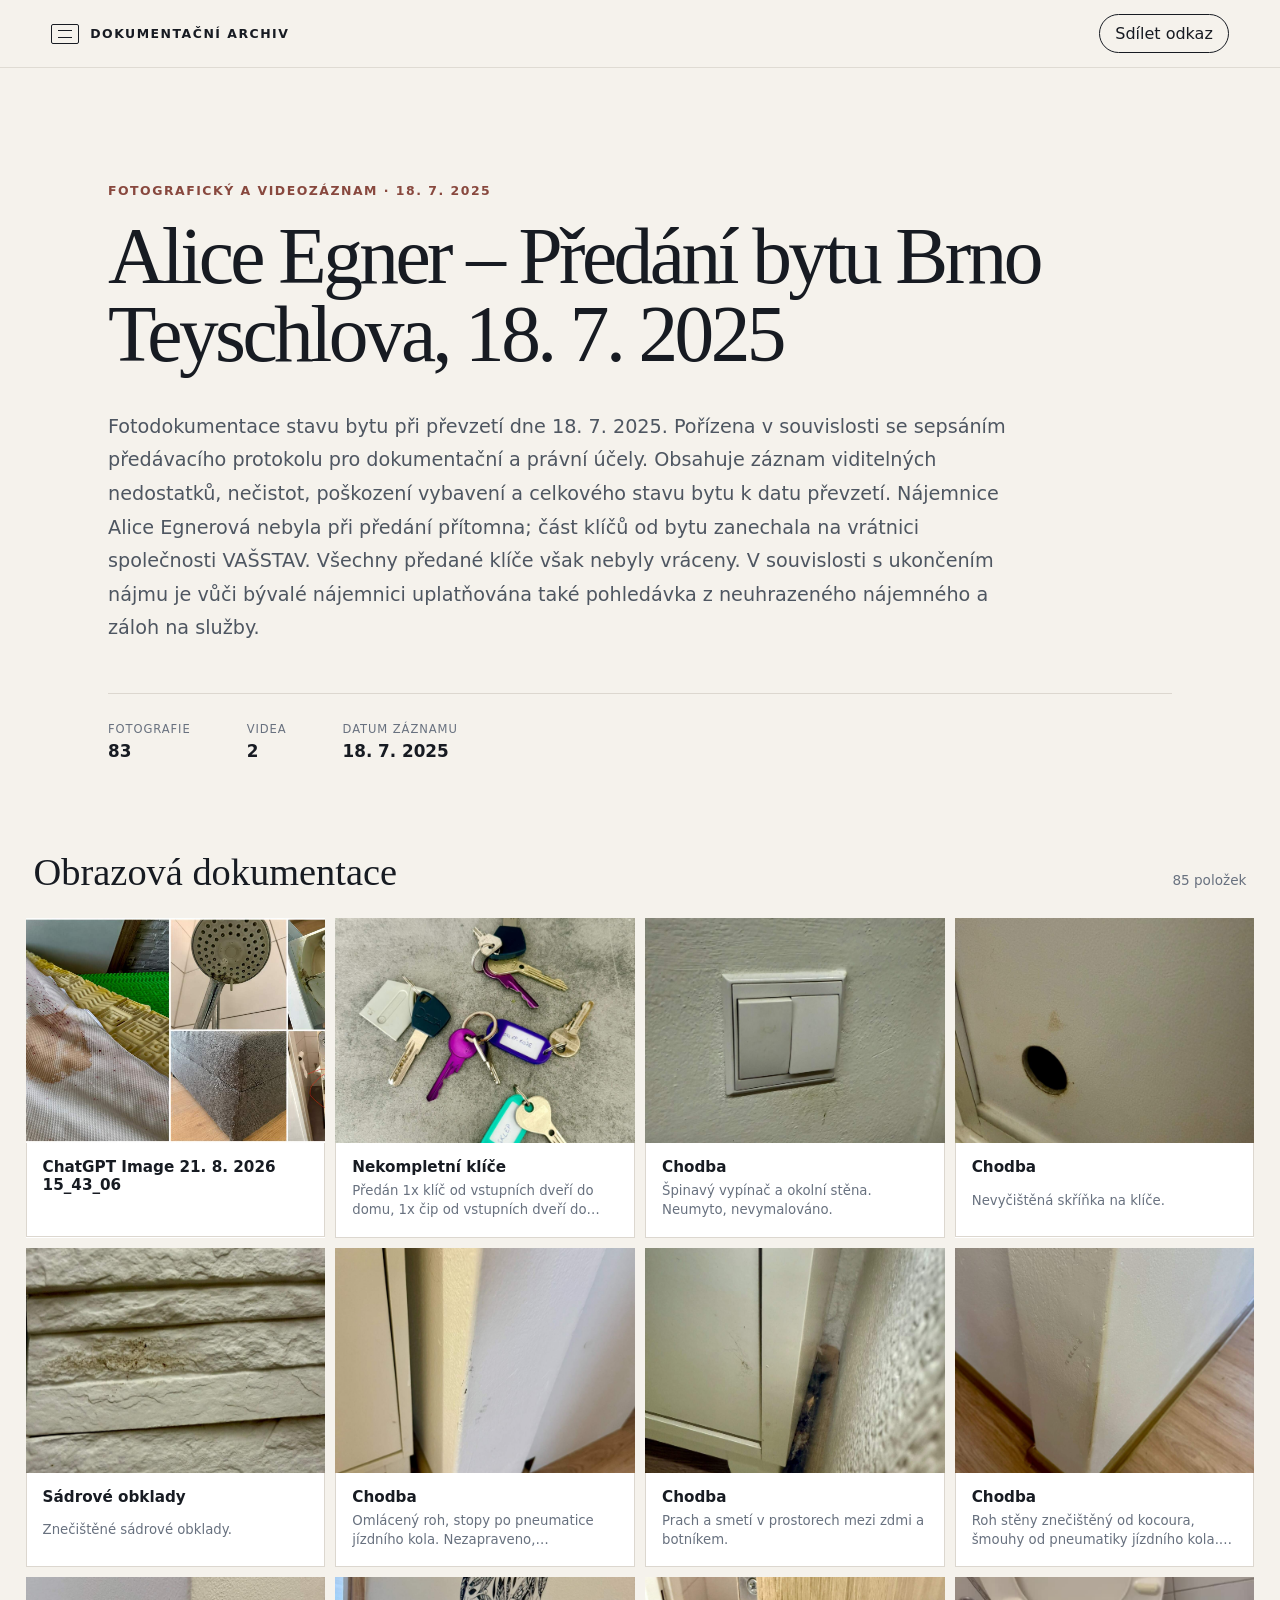
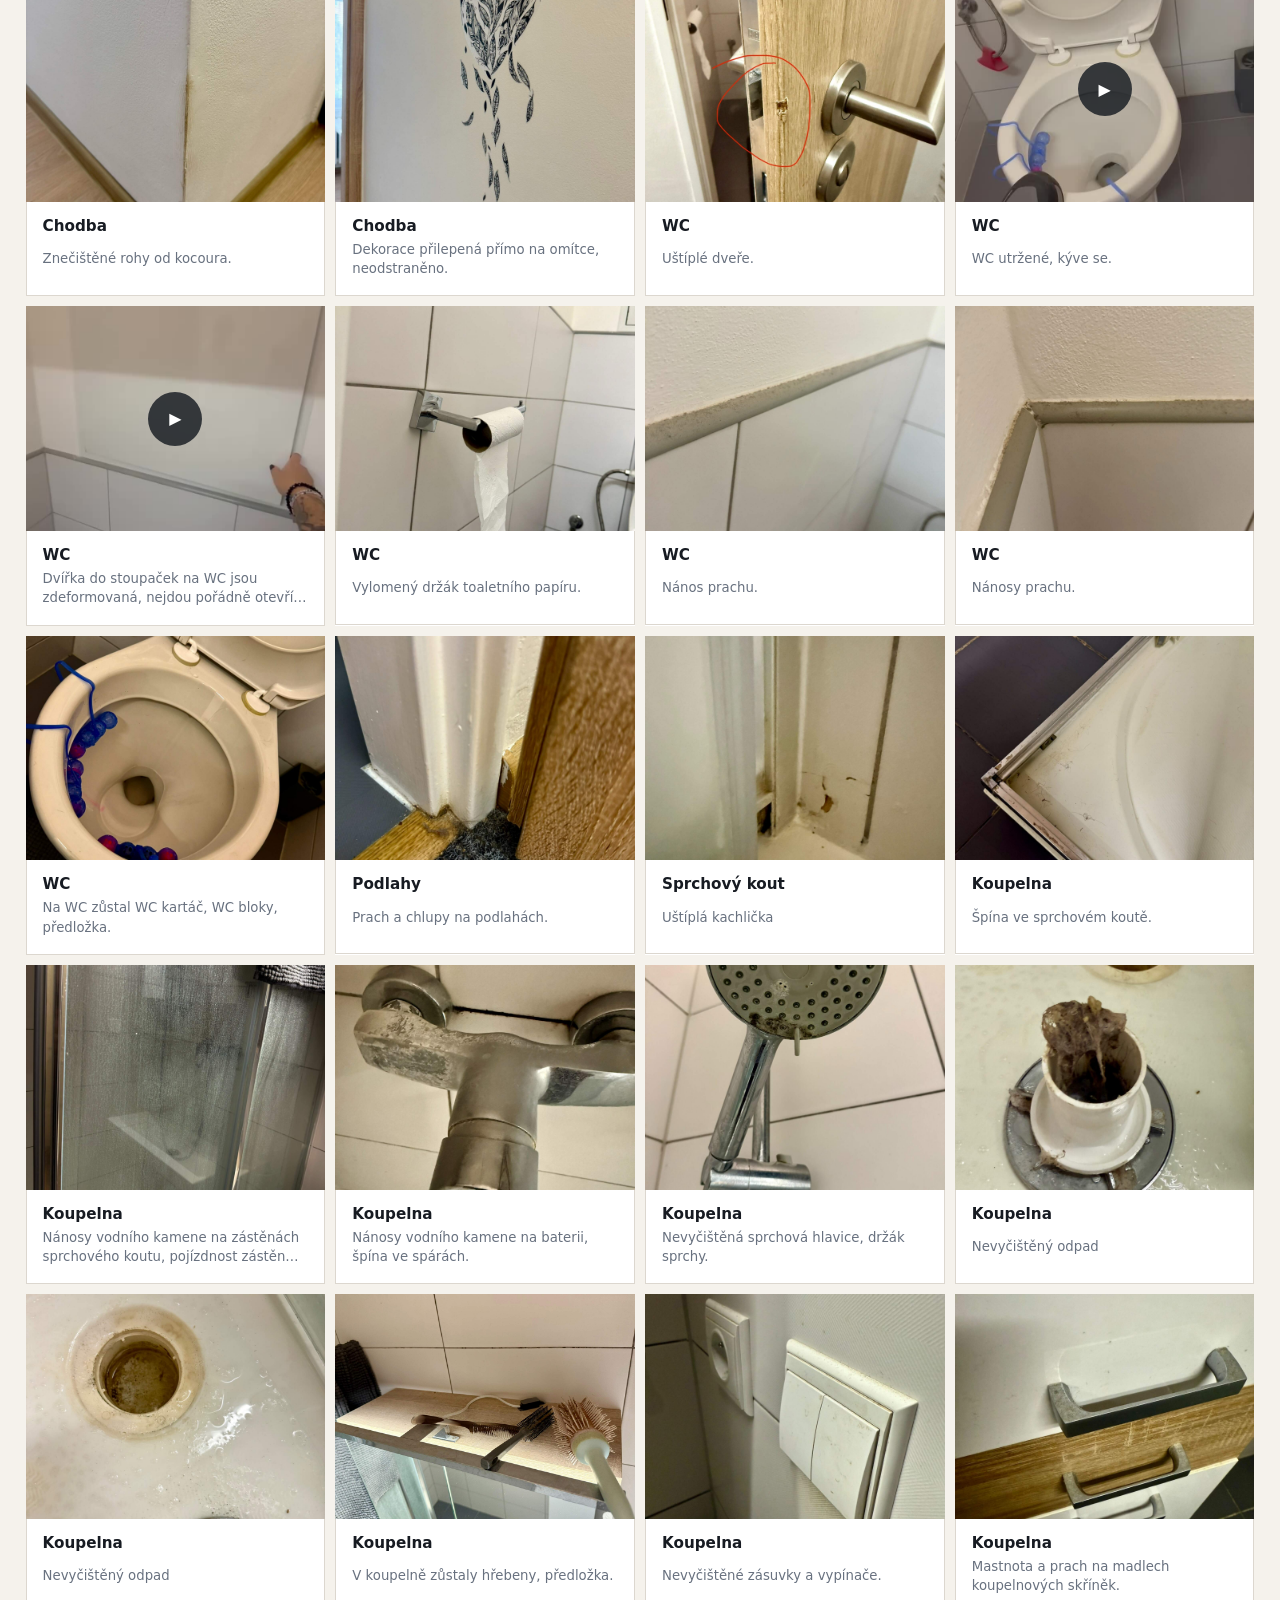
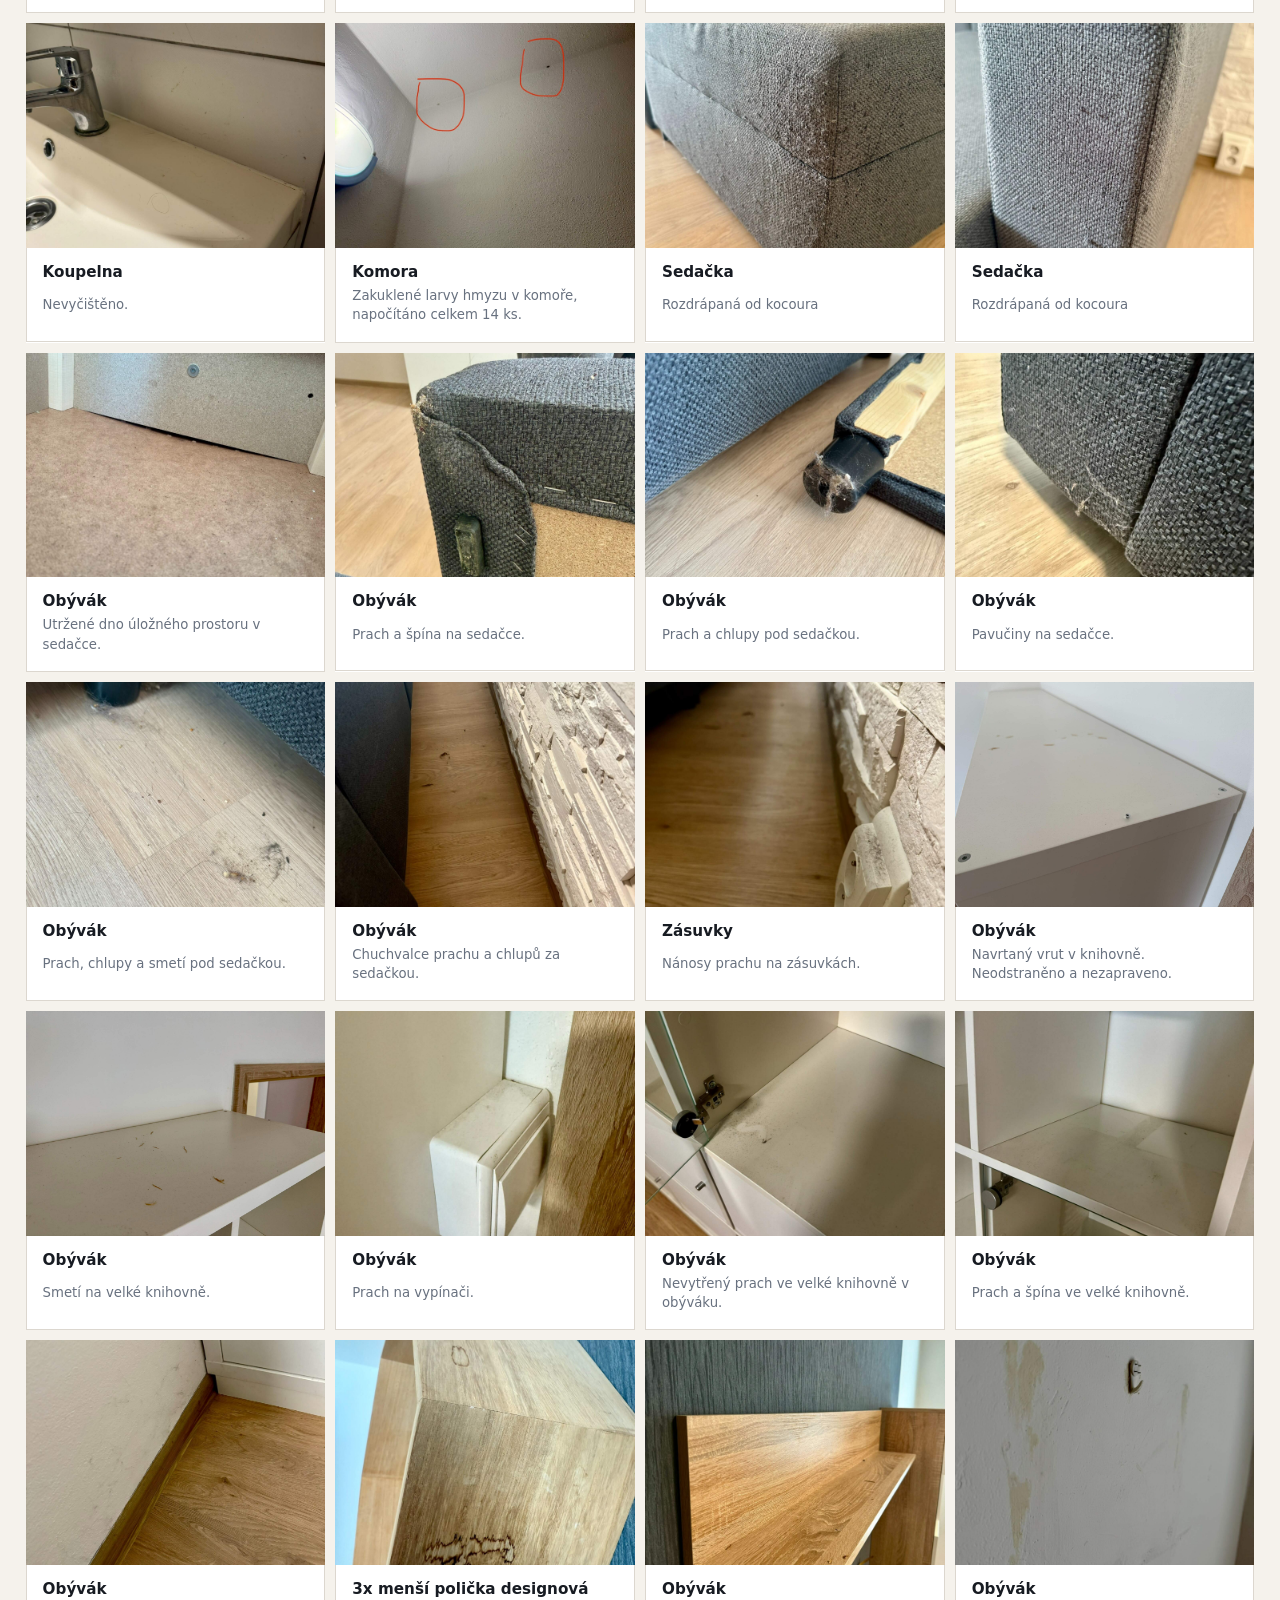
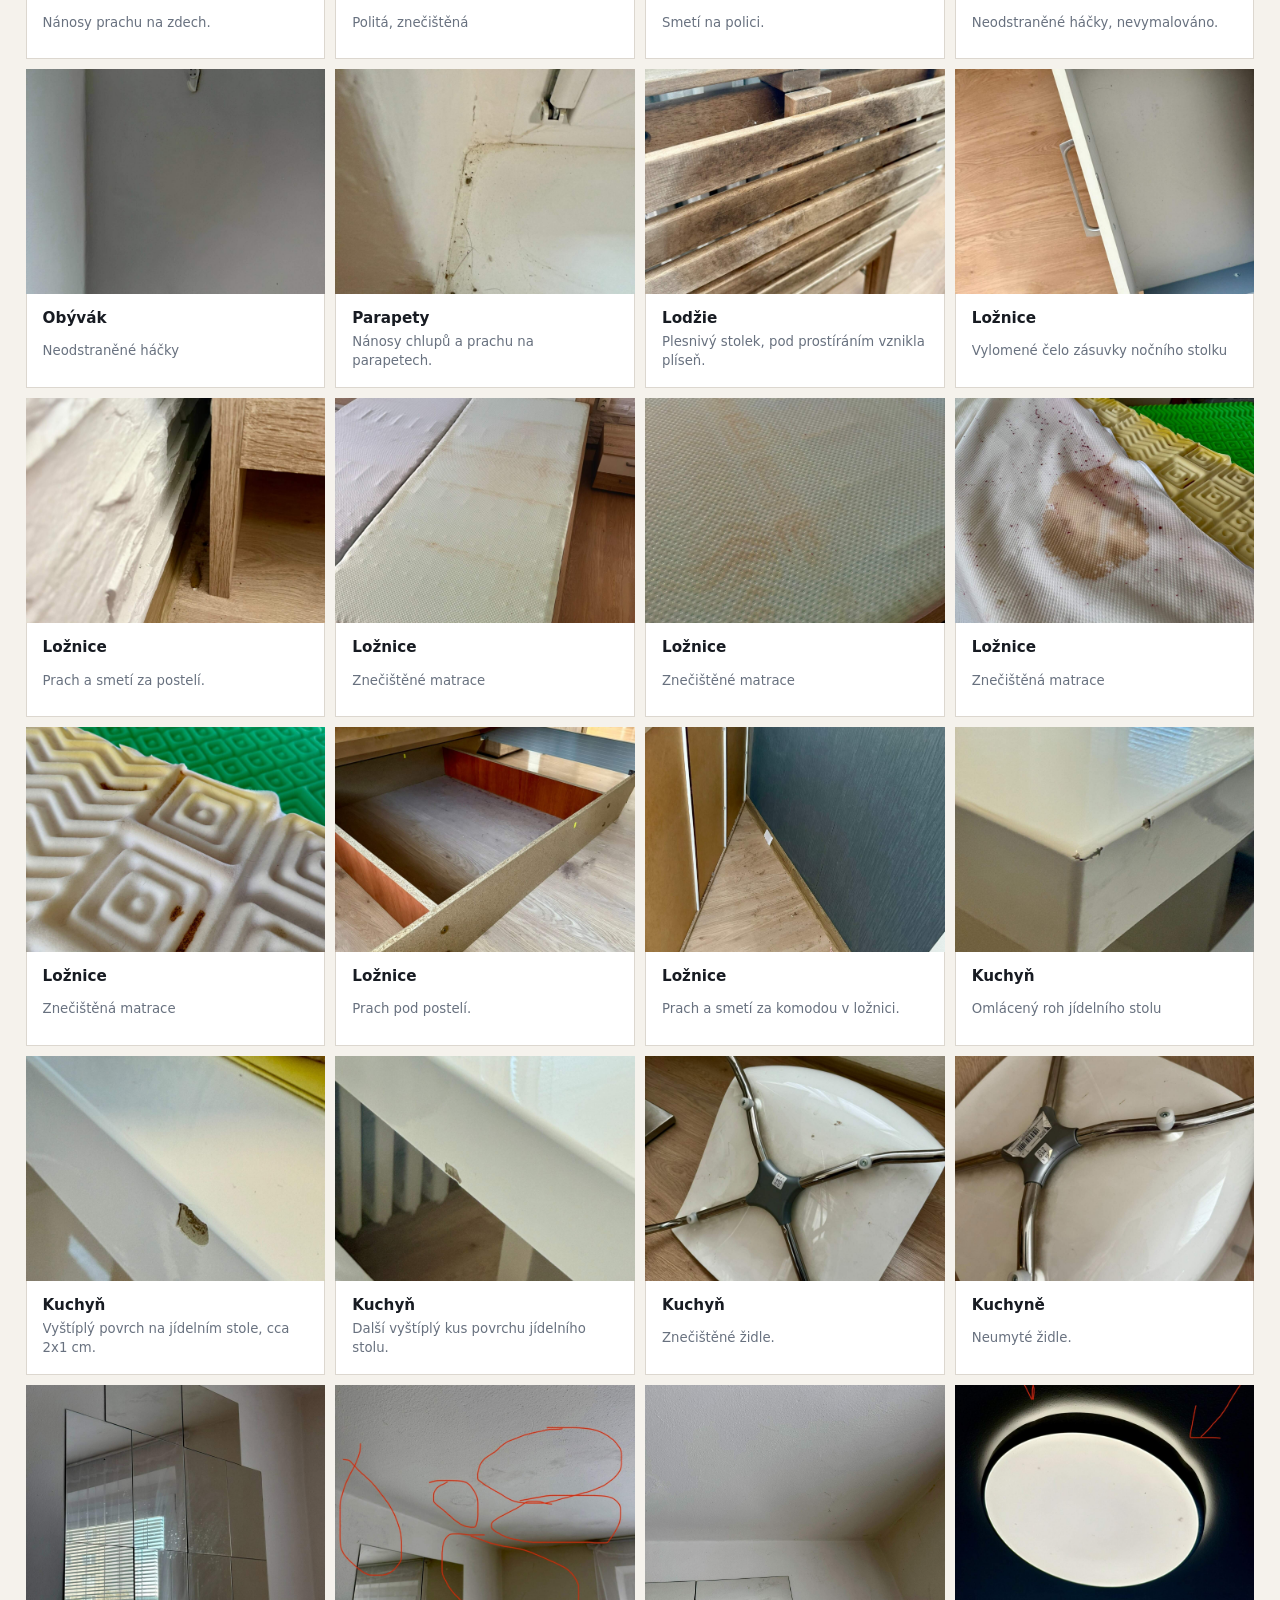
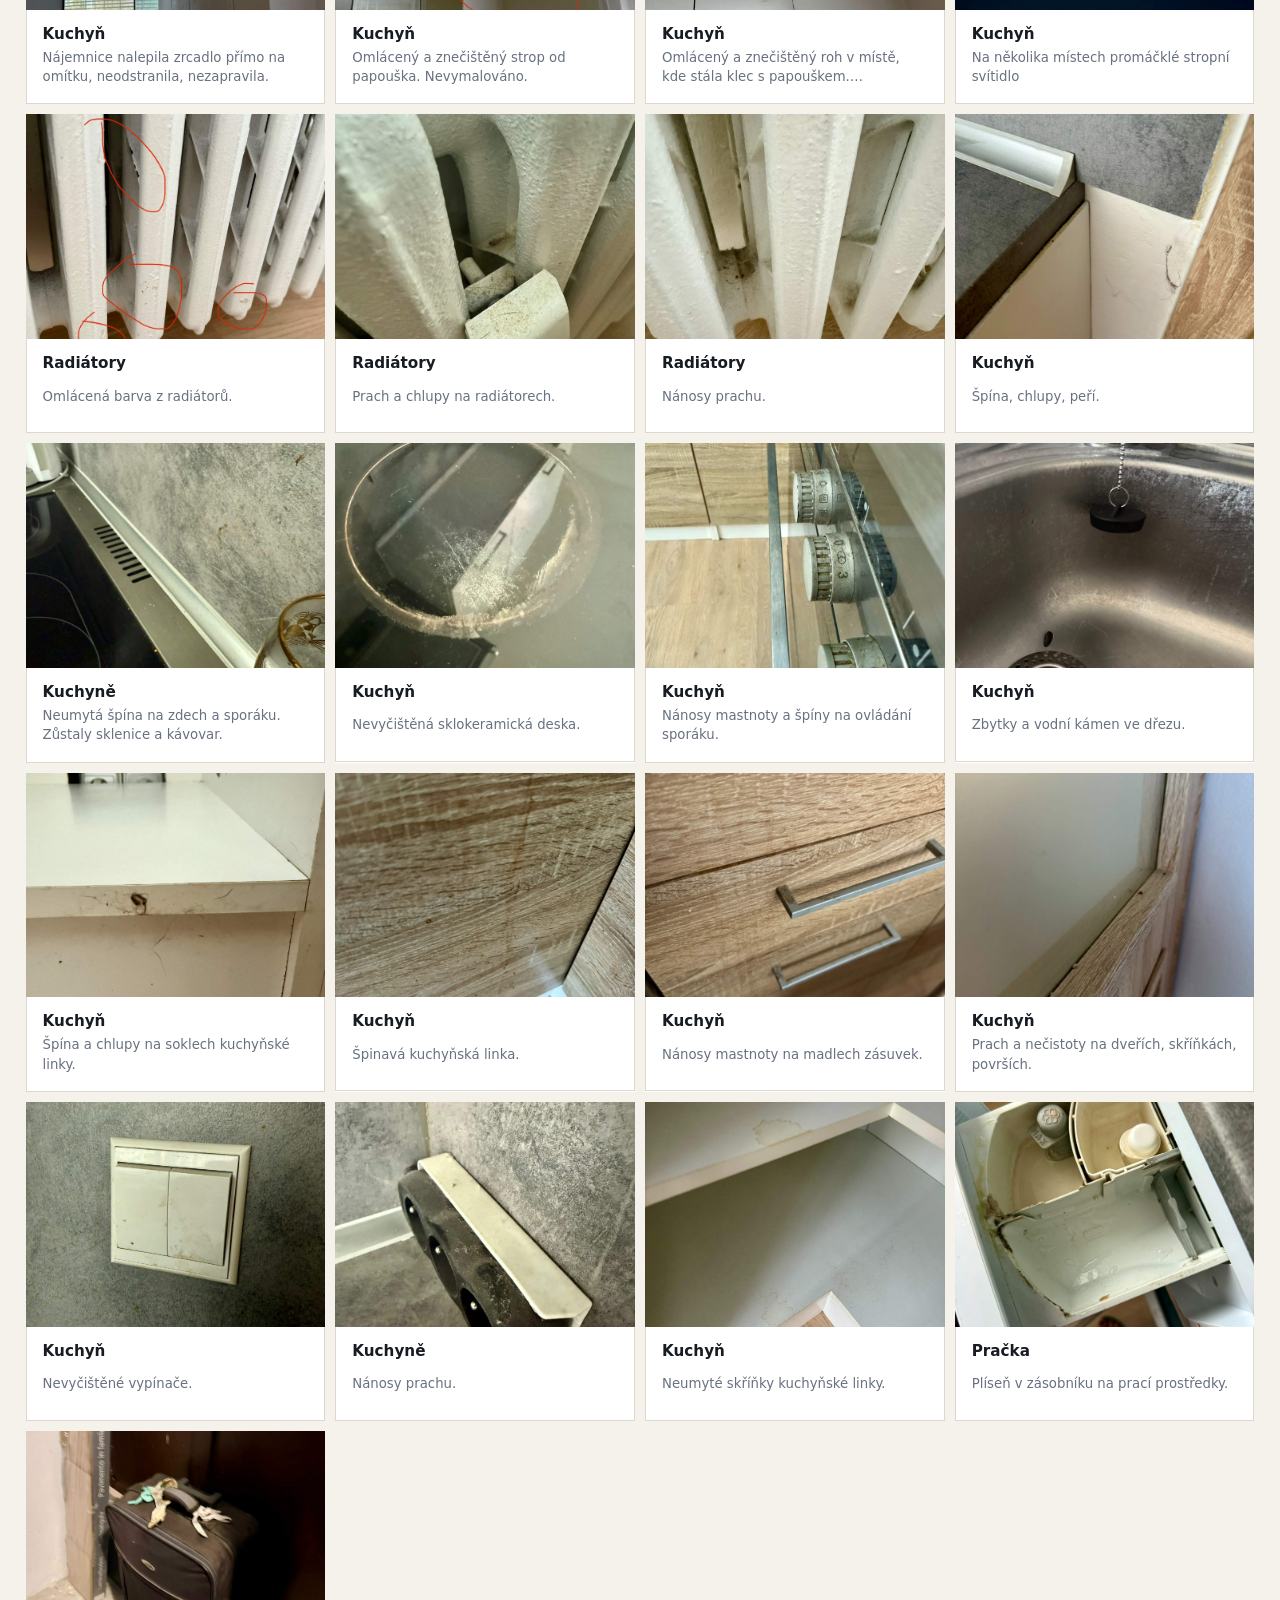
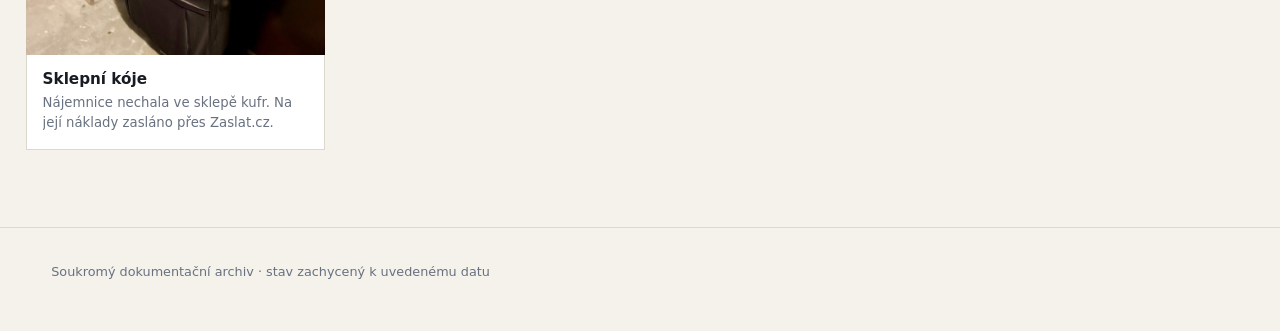
==== index.html @ 2bc1ef46 "Add files via upload" ====
<!doctype html>
<html lang="cs">
<head>
  <meta charset="utf-8">
  <meta name="viewport" content="width=device-width, initial-scale=1">
  <meta name="robots" content="index,follow,max-image-preview:large">
  <title>Alice Egner – Předání bytu Brno Teyschlova, 18. 7. 2025</title>
  <meta name="description" content="Fotodokumentace stavu bytu při převzetí dne 18. 7. 2025. Pořízena v souvislosti se sepsáním předávacího protokolu pro dokumentační a právní účely. Obsahuje záznam viditelných nedostatků, nečistot, poškození vybavení a celkového stavu bytu k datu převzetí.  Nájemnice Alice Egnerová nebyla při předání přítomna; část klíčů od bytu zanechala na vrátnici společnosti VAŠSTAV. Všechny předané klíče však nebyly vráceny. V souvislosti s ukončením nájmu je vůči bývalé nájemnici uplatňována také pohledávka z neuhrazeného nájemného a záloh na služby.">
  <meta property="og:type" content="website">
  <meta property="og:title" content="Alice Egner – Předání bytu Brno Teyschlova, 18. 7. 2025">
  <meta property="og:description" content="Fotodokumentace stavu bytu při převzetí dne 18. 7. 2025. Pořízena v souvislosti se sepsáním předávacího protokolu pro dokumentační a právní účely. Obsahuje záznam viditelných nedostatků, nečistot, poškození vybavení a celkového stavu bytu k datu převzetí.  Nájemnice Alice Egnerová nebyla při předání přítomna; část klíčů od bytu zanechala na vrátnici společnosti VAŠSTAV. Všechny předané klíče však nebyly vráceny. V souvislosti s ukončením nájmu je vůči bývalé nájemnici uplatňována také pohledávka z neuhrazeného nájemného a záloh na služby.">
  <meta property="og:image" content="media/001-1722201703.jpg">
  <meta name="twitter:card" content="summary_large_image">
  <link rel="stylesheet" href="styles.css">
  <script type="application/ld+json">{"@context":"https://schema.org","@type":"CollectionPage","name":"Alice Egner – Předání bytu Brno Teyschlova, 18. 7. 2025","description":"Fotodokumentace stavu bytu při převzetí dne 18. 7. 2025. Pořízena v souvislosti se sepsáním předávacího protokolu pro dokumentační a právní účely. Obsahuje záznam viditelných nedostatků, nečistot, poškození vybavení a celkového stavu bytu k datu převzetí.  Nájemnice Alice Egnerová nebyla při předání přítomna; část klíčů od bytu zanechala na vrátnici společnosti VAŠSTAV. Všechny předané klíče však nebyly vráceny. V souvislosti s ukončením nájmu je vůči bývalé nájemnici uplatňována také pohledávka z neuhrazeného nájemného a záloh na služby.","dateCreated":"2025-07-18","mainEntity":{"@type":"ImageGallery","name":"Alice Egner – Předání bytu Brno Teyschlova, 18. 7. 2025","associatedMedia":[{"@type":"ImageObject","contentUrl":"media/001-1722201703.jpg","name":"ChatGPT Image 21. 8. 2026 15_43_06","caption":""},{"@type":"ImageObject","contentUrl":"media/002-1683373330.jpg","name":"Nekompletní klíče","caption":"Předán 1x klíč od vstupních dveří do domu, 1x čip od vstupních dveří do domu, 2x klíč od bytu, 1x klíč od sklepa, 1x klíč od sklepní kóje, 2x klíč od schránky, 2x klíč od popelnic. Chybí 1x klíč od vstupních dveří do domu, 1x čip od vstupních dvěří do domu, 2x klíč od bytu."},{"@type":"ImageObject","contentUrl":"media/003-1683373408.jpg","name":"Chodba","caption":"Špinavý vypínač a okolní stěna. Neumyto, nevymalováno."},{"@type":"ImageObject","contentUrl":"media/004-1683373457.jpg","name":"Chodba","caption":"Nevyčištěná skříňka na klíče."},{"@type":"ImageObject","contentUrl":"media/005-1683373562.jpg","name":"Sádrové obklady","caption":"Znečištěné sádrové obklady."},{"@type":"ImageObject","contentUrl":"media/006-1683383728.jpg","name":"Chodba","caption":"Omlácený roh, stopy po pneumatice jízdního kola. Nezapraveno, nevymalováno."},{"@type":"ImageObject","contentUrl":"media/007-1683373448.jpg","name":"Chodba","caption":"Prach a smetí v prostorech mezi zdmi a botníkem."},{"@type":"ImageObject","contentUrl":"media/008-1683373419.jpg","name":"Chodba","caption":"Roh stěny znečištěný od kocoura, šmouhy od pneumatiky jízdního kola. Nevymalováno."},{"@type":"ImageObject","contentUrl":"media/009-1683373698.jpg","name":"Chodba","caption":"Znečištěné rohy od kocoura."},{"@type":"ImageObject","contentUrl":"media/010-1683373409.jpg","name":"Chodba","caption":"Dekorace přilepená přímo na omítce, neodstraněno."},{"@type":"ImageObject","contentUrl":"media/011-1683373686.jpg","name":"WC","caption":"Uštíplé dveře."},{"@type":"ImageObject","contentUrl":"media/014-1683373668.jpg","name":"WC","caption":"Vylomený držák toaletního papíru."},{"@type":"ImageObject","contentUrl":"media/015-1683373593.jpg","name":"WC","caption":"Nános prachu."},{"@type":"ImageObject","contentUrl":"media/016-1683373474.jpg","name":"WC","caption":"Nánosy prachu."},{"@type":"ImageObject","contentUrl":"media/017-1683373455.jpg","name":"WC","caption":"Na WC zůstal WC kartáč, WC bloky, předložka."},{"@type":"ImageObject","contentUrl":"media/018-1683373563.jpg","name":"Podlahy","caption":"Prach a chlupy na podlahách."},{"@type":"ImageObject","contentUrl":"media/019-1683373324.jpg","name":"Sprchový kout","caption":"Uštíplá kachlička"},{"@type":"ImageObject","contentUrl":"media/020-1683373609.jpg","name":"Koupelna","caption":"Špína ve sprchovém koutě."},{"@type":"ImageObject","contentUrl":"media/021-1683373486.jpg","name":"Koupelna","caption":"Nánosy vodního kamene na zástěnách sprchového koutu, pojízdnost zástěn omezena vodním kamenem."},{"@type":"ImageObject","contentUrl":"media/022-1683373494.jpg","name":"Koupelna","caption":"Nánosy vodního kamene na baterii, špína ve spárách."},{"@type":"ImageObject","contentUrl":"media/023-1683373493.jpg","name":"Koupelna","caption":"Nevyčištěná sprchová hlavice, držák sprchy."},{"@type":"ImageObject","contentUrl":"media/024-1683768795.jpg","name":"Koupelna","caption":"Nevyčištěný odpad"},{"@type":"ImageObject","contentUrl":"media/025-1683768796.jpg","name":"Koupelna","caption":"Nevyčištěný odpad"},{"@type":"ImageObject","contentUrl":"media/026-1683373477.jpg","name":"Koupelna","caption":"V koupelně zůstaly hřebeny, předložka."},{"@type":"ImageObject","contentUrl":"media/027-1683373595.jpg","name":"Koupelna","caption":"Nevyčištěné zásuvky a vypínače."},{"@type":"ImageObject","contentUrl":"media/028-1683373504.jpg","name":"Koupelna","caption":"Mastnota a prach na madlech koupelnových skříněk."},{"@type":"ImageObject","contentUrl":"media/029-1683373483.jpg","name":"Koupelna","caption":"Nevyčištěno."},{"@type":"ImageObject","contentUrl":"media/030-1683373648.jpg","name":"Komora","caption":"Zakuklené larvy hmyzu v komoře, napočítáno celkem 14 ks."},{"@type":"ImageObject","contentUrl":"media/031-1683373340.jpg","name":"Sedačka","caption":"Rozdrápaná od kocoura"},{"@type":"ImageObject","contentUrl":"media/032-1683373338.jpg","name":"Sedačka","caption":"Rozdrápaná od kocoura"},{"@type":"ImageObject","contentUrl":"media/033-1683374472.jpg","name":"Obývák","caption":"Utržené dno úložného prostoru v sedačce."},{"@type":"ImageObject","contentUrl":"media/034-1683374873.jpg","name":"Obývák","caption":"Prach a špína na sedačce."},{"@type":"ImageObject","contentUrl":"media/035-1683374487.jpg","name":"Obývák","caption":"Prach a chlupy pod sedačkou."},{"@type":"ImageObject","contentUrl":"media/036-1683373553.jpg","name":"Obývák","caption":"Pavučiny na sedačce."},{"@type":"ImageObject","contentUrl":"media/037-1683374478.jpg","name":"Obývák","caption":"Prach, chlupy a smetí pod sedačkou."},{"@type":"ImageObject","contentUrl":"media/038-1683373537.jpg","name":"Obývák","caption":"Chuchvalce prachu a chlupů za sedačkou."},{"@type":"ImageObject","contentUrl":"media/039-1683373538.jpg","name":"Zásuvky","caption":"Nánosy prachu na zásuvkách."},{"@type":"ImageObject","contentUrl":"media/040-1683374459.jpg","name":"Obývák","caption":"Navrtaný vrut v knihovně. Neodstraněno a nezapraveno."},{"@type":"ImageObject","contentUrl":"media/041-1683373525.jpg","name":"Obývák","caption":"Smetí na velké knihovně."},{"@type":"ImageObject","contentUrl":"media/042-1683373645.jpg","name":"Obývák","caption":"Prach na vypínači."},{"@type":"ImageObject","contentUrl":"media/043-1683373514.jpg","name":"Obývák","caption":"Nevytřený prach ve velké knihovně v obýváku."},{"@type":"ImageObject","contentUrl":"media/044-1683373655.jpg","name":"Obývák","caption":"Prach a špína ve velké knihovně."},{"@type":"ImageObject","contentUrl":"media/045-1683373526.jpg","name":"Obývák","caption":"Nánosy prachu na zdech."},{"@type":"ImageObject","contentUrl":"media/046-1683373348.jpg","name":"3x menší polička designová","caption":"Politá, znečištěná"},{"@type":"ImageObject","contentUrl":"media/047-1683373657.jpg","name":"Obývák","caption":"Smetí na polici."},{"@type":"ImageObject","contentUrl":"media/048-1683373347.jpg","name":"Obývák","caption":"Neodstraněné háčky, nevymalováno."},{"@type":"ImageObject","contentUrl":"media/049-1683373353.jpg","name":"Obývák","caption":"Neodstraněné háčky"},{"@type":"ImageObject","contentUrl":"media/050-1683373552.jpg","name":"Parapety","caption":"Nánosy chlupů a prachu na parapetech."},{"@type":"ImageObject","contentUrl":"media/051-1683373354.jpg","name":"Lodžie","caption":"Plesnivý stolek, pod prostíráním vznikla plíseň."},{"@type":"ImageObject","contentUrl":"media/052-1683373363.jpg","name":"Ložnice","caption":"Vylomené čelo zásuvky nočního stolku"},{"@type":"ImageObject","contentUrl":"media/053-1683373620.jpg","name":"Ložnice","caption":"Prach a smetí za postelí."},{"@type":"ImageObject","contentUrl":"media/054-1683373366.jpg","name":"Ložnice","caption":"Znečištěné matrace"},{"@type":"ImageObject","contentUrl":"media/055-1683373376.jpg","name":"Ložnice","caption":"Znečištěné matrace"},{"@type":"ImageObject","contentUrl":"media/056-1683768790.jpg","name":"Ložnice","caption":"Znečištěná matrace"},{"@type":"ImageObject","contentUrl":"media/057-1683768794.jpg","name":"Ložnice","caption":"Znečištěná matrace"},{"@type":"ImageObject","contentUrl":"media/058-1683373506.jpg","name":"Ložnice","caption":"Prach pod postelí."},{"@type":"ImageObject","contentUrl":"media/059-1683373632.jpg","name":"Ložnice","caption":"Prach a smetí za komodou v ložnici."},{"@type":"ImageObject","contentUrl":"media/060-1683373386.jpg","name":"Kuchyň","caption":"Omlácený roh jídelního stolu"},{"@type":"ImageObject","contentUrl":"media/061-1683374878.jpg","name":"Kuchyň","caption":"Vyštíplý povrch na jídelním stole, cca 2x1 cm."},{"@type":"ImageObject","contentUrl":"media/062-1683374879.jpg","name":"Kuchyň","caption":"Další vyštíplý kus povrchu jídelního stolu."},{"@type":"ImageObject","contentUrl":"media/063-1683373429.jpg","name":"Kuchyň","caption":"Znečištěné židle."},{"@type":"ImageObject","contentUrl":"media/064-1683374430.jpg","name":"Kuchyně","caption":"Neumyté židle."},{"@type":"ImageObject","contentUrl":"media/065-1683373387.jpg","name":"Kuchyň","caption":"Nájemnice nalepila zrcadlo přímo na omítku, neodstranila, nezapravila."},{"@type":"ImageObject","contentUrl":"media/066-1683373666.jpg","name":"Kuchyň","caption":"Omlácený a znečištěný strop od papouška. Nevymalováno."},{"@type":"ImageObject","contentUrl":"media/067-1683373395.jpg","name":"Kuchyň","caption":"Omlácený a znečištěný roh v místě, kde stála klec s papouškem. Nezapraveno, nevymalováno."},{"@type":"ImageObject","contentUrl":"media/068-1683373375.jpg","name":"Kuchyň","caption":"Na několika místech promáčklé stropní svítidlo"},{"@type":"ImageObject","contentUrl":"media/069-1683373619.jpg","name":"Radiátory","caption":"Omlácená barva z radiátorů."},{"@type":"ImageObject","contentUrl":"media/070-1683373633.jpg","name":"Radiátory","caption":"Prach a chlupy na radiátorech."},{"@type":"ImageObject","contentUrl":"media/071-1683373513.jpg","name":"Radiátory","caption":"Nánosy prachu."},{"@type":"ImageObject","contentUrl":"media/072-1683373418.jpg","name":"Kuchyň","caption":"Špína, chlupy, peří."},{"@type":"ImageObject","contentUrl":"media/073-1683373703.jpg","name":"Kuchyně","caption":"Neumytá špína na zdech a sporáku. Zůstaly sklenice a kávovar."},{"@type":"ImageObject","contentUrl":"media/074-1683373428.jpg","name":"Kuchyň","caption":"Nevyčištěná sklokeramická deska."},{"@type":"ImageObject","contentUrl":"media/075-1683373714.jpg","name":"Kuchyň","caption":"Nánosy mastnoty a špíny na ovládání sporáku."},{"@type":"ImageObject","contentUrl":"media/076-1683374431.jpg","name":"Kuchyň","caption":"Zbytky a vodní kámen ve dřezu."},{"@type":"ImageObject","contentUrl":"media/077-1683374440.jpg","name":"Kuchyň","caption":"Špína a chlupy na soklech kuchyňské linky."},{"@type":"ImageObject","contentUrl":"media/078-1683373437.jpg","name":"Kuchyň","caption":"Špinavá kuchyňská linka."},{"@type":"ImageObject","contentUrl":"media/079-1683373436.jpg","name":"Kuchyň","caption":"Nánosy mastnoty na madlech zásuvek."},{"@type":"ImageObject","contentUrl":"media/080-1683373447.jpg","name":"Kuchyň","caption":"Prach a nečistoty na dveřích, skříňkách, površích."},{"@type":"ImageObject","contentUrl":"media/081-1683373707.jpg","name":"Kuchyň","caption":"Nevyčištěné vypínače."},{"@type":"ImageObject","contentUrl":"media/082-1683373720.jpg","name":"Kuchyně","caption":"Nánosy prachu."},{"@type":"ImageObject","contentUrl":"media/083-1683374457.jpg","name":"Kuchyň","caption":"Neumyté skříňky kuchyňské linky."},{"@type":"ImageObject","contentUrl":"media/084-1683373580.jpg","name":"Pračka","caption":"Plíseň v zásobníku na prací prostředky."},{"@type":"ImageObject","contentUrl":"media/085-1683373581.jpg","name":"Sklepní kóje","caption":"Nájemnice nechala ve sklepě kufr. Na její náklady zasláno přes Zaslat.cz."}]}}</script>
</head>
<body>
  <header class="site-header">
    <a class="archive-mark" href="#top" aria-label="Nahoru">
      <span class="archive-icon" aria-hidden="true"></span>
      <span>Dokumentační archiv</span>
    </a>
    <button class="share-button" type="button" id="share">Sdílet odkaz</button>
  </header>

  <main id="top">
    <section class="intro">
      <p class="eyebrow">Fotografický a videozáznam · 18. 7. 2025</p>
      <h1>Alice Egner – Předání bytu Brno Teyschlova, 18. 7. 2025</h1>
      <p class="description">Fotodokumentace stavu bytu při převzetí dne 18. 7. 2025. Pořízena v souvislosti se sepsáním předávacího protokolu pro dokumentační a právní účely. Obsahuje záznam viditelných nedostatků, nečistot, poškození vybavení a celkového stavu bytu k datu převzetí.  Nájemnice Alice Egnerová nebyla při předání přítomna; část klíčů od bytu zanechala na vrátnici společnosti VAŠSTAV. Všechny předané klíče však nebyly vráceny. V souvislosti s ukončením nájmu je vůči bývalé nájemnici uplatňována také pohledávka z neuhrazeného nájemného a záloh na služby.</p>
      <dl class="stats" aria-label="Obsah galerie">
        <div><dt>Fotografie</dt><dd>83</dd></div>
        <div><dt>Videa</dt><dd>2</dd></div>
        <div><dt>Datum záznamu</dt><dd>18. 7. 2025</dd></div>
      </dl>
    </section>

    <section class="gallery-section" aria-labelledby="gallery-heading">
      <div class="section-heading">
        <h2 id="gallery-heading">Obrazová dokumentace</h2>
        <span>85 položek</span>
      </div>
      <div class="gallery"><article class="card" id="medium-1722201703">
    <button class="card-open" type="button" data-index="0" aria-label="Otevřít ChatGPT Image 21. 8. 2026 15_43_06">
      <div class="media-frame"><img src="media/001-1722201703.jpg" alt="ChatGPT Image 21. 8. 2026 15_43_06: " loading="lazy"></div>
      <span class="card-copy">
        <strong>ChatGPT Image 21. 8. 2026 15_43_06</strong>
        
      </span>
    </button>
  </article>
<article class="card" id="medium-1683373330">
    <button class="card-open" type="button" data-index="1" aria-label="Otevřít Nekompletní klíče">
      <div class="media-frame"><img src="media/002-1683373330.jpg" alt="Nekompletní klíče: Předán 1x klíč od vstupních dveří do domu, 1x čip od vstupních dveří do domu, 2x klíč od bytu, 1x klíč od sklepa, 1x klíč od sklepní kóje, 2x klíč od schránky, 2x klíč od popelnic. Chybí 1x klíč od vstupních dveří do domu, 1x čip od vstupních dvěří do domu, 2x klíč od bytu." loading="lazy"></div>
      <span class="card-copy">
        <strong>Nekompletní klíče</strong>
        <span>Předán 1x klíč od vstupních dveří do domu, 1x čip od vstupních dveří do domu, 2x klíč od bytu, 1x klíč od sklepa, 1x klíč od sklepní kóje, 2x klíč od schránky, 2x klíč od popelnic. Chybí 1x klíč od vstupních dveří do domu, 1x čip od vstupních dvěří do domu, 2x klíč od bytu.</span>
      </span>
    </button>
  </article>
<article class="card" id="medium-1683373408">
    <button class="card-open" type="button" data-index="2" aria-label="Otevřít Chodba">
      <div class="media-frame"><img src="media/003-1683373408.jpg" alt="Chodba: Špinavý vypínač a okolní stěna. Neumyto, nevymalováno." loading="lazy"></div>
      <span class="card-copy">
        <strong>Chodba</strong>
        <span>Špinavý vypínač a okolní stěna. Neumyto, nevymalováno.</span>
      </span>
    </button>
  </article>
<article class="card" id="medium-1683373457">
    <button class="card-open" type="button" data-index="3" aria-label="Otevřít Chodba">
      <div class="media-frame"><img src="media/004-1683373457.jpg" alt="Chodba: Nevyčištěná skříňka na klíče." loading="lazy"></div>
      <span class="card-copy">
        <strong>Chodba</strong>
        <span>Nevyčištěná skříňka na klíče.</span>
      </span>
    </button>
  </article>
<article class="card" id="medium-1683373562">
    <button class="card-open" type="button" data-index="4" aria-label="Otevřít Sádrové obklady">
      <div class="media-frame"><img src="media/005-1683373562.jpg" alt="Sádrové obklady: Znečištěné sádrové obklady." loading="lazy"></div>
      <span class="card-copy">
        <strong>Sádrové obklady</strong>
        <span>Znečištěné sádrové obklady.</span>
      </span>
    </button>
  </article>
<article class="card" id="medium-1683383728">
    <button class="card-open" type="button" data-index="5" aria-label="Otevřít Chodba">
      <div class="media-frame"><img src="media/006-1683383728.jpg" alt="Chodba: Omlácený roh, stopy po pneumatice jízdního kola. Nezapraveno, nevymalováno." loading="lazy"></div>
      <span class="card-copy">
        <strong>Chodba</strong>
        <span>Omlácený roh, stopy po pneumatice jízdního kola. Nezapraveno, nevymalováno.</span>
      </span>
    </button>
  </article>
<article class="card" id="medium-1683373448">
    <button class="card-open" type="button" data-index="6" aria-label="Otevřít Chodba">
      <div class="media-frame"><img src="media/007-1683373448.jpg" alt="Chodba: Prach a smetí v prostorech mezi zdmi a botníkem." loading="lazy"></div>
      <span class="card-copy">
        <strong>Chodba</strong>
        <span>Prach a smetí v prostorech mezi zdmi a botníkem.</span>
      </span>
    </button>
  </article>
<article class="card" id="medium-1683373419">
    <button class="card-open" type="button" data-index="7" aria-label="Otevřít Chodba">
      <div class="media-frame"><img src="media/008-1683373419.jpg" alt="Chodba: Roh stěny znečištěný od kocoura, šmouhy od pneumatiky jízdního kola. Nevymalováno." loading="lazy"></div>
      <span class="card-copy">
        <strong>Chodba</strong>
        <span>Roh stěny znečištěný od kocoura, šmouhy od pneumatiky jízdního kola. Nevymalováno.</span>
      </span>
    </button>
  </article>
<article class="card" id="medium-1683373698">
    <button class="card-open" type="button" data-index="8" aria-label="Otevřít Chodba">
      <div class="media-frame"><img src="media/009-1683373698.jpg" alt="Chodba: Znečištěné rohy od kocoura." loading="lazy"></div>
      <span class="card-copy">
        <strong>Chodba</strong>
        <span>Znečištěné rohy od kocoura.</span>
      </span>
    </button>
  </article>
<article class="card" id="medium-1683373409">
    <button class="card-open" type="button" data-index="9" aria-label="Otevřít Chodba">
      <div class="media-frame"><img src="media/010-1683373409.jpg" alt="Chodba: Dekorace přilepená přímo na omítce, neodstraněno." loading="lazy"></div>
      <span class="card-copy">
        <strong>Chodba</strong>
        <span>Dekorace přilepená přímo na omítce, neodstraněno.</span>
      </span>
    </button>
  </article>
<article class="card" id="medium-1683373686">
    <button class="card-open" type="button" data-index="10" aria-label="Otevřít WC">
      <div class="media-frame"><img src="media/011-1683373686.jpg" alt="WC: Uštíplé dveře." loading="lazy"></div>
      <span class="card-copy">
        <strong>WC</strong>
        <span>Uštíplé dveře.</span>
      </span>
    </button>
  </article>
<article class="card" id="medium-1683374456">
    <button class="card-open" type="button" data-index="11" aria-label="Otevřít WC">
      <div class="media-frame"><img src="media/012-1683374456-poster.jpg" alt="WC: WC utržené, kýve se." loading="lazy"><span class="play" aria-hidden="true">▶</span></div>
      <span class="card-copy">
        <strong>WC</strong>
        <span>WC utržené, kýve se.</span>
      </span>
    </button>
  </article>
<article class="card" id="medium-1683374939">
    <button class="card-open" type="button" data-index="12" aria-label="Otevřít WC">
      <div class="media-frame"><img src="media/013-1683374939-poster.jpg" alt="WC: Dvířka do stoupaček na WC jsou zdeformovaná, nejdou pořádně otevřít, ani zavřít." loading="lazy"><span class="play" aria-hidden="true">▶</span></div>
      <span class="card-copy">
        <strong>WC</strong>
        <span>Dvířka do stoupaček na WC jsou zdeformovaná, nejdou pořádně otevřít, ani zavřít.</span>
      </span>
    </button>
  </article>
<article class="card" id="medium-1683373668">
    <button class="card-open" type="button" data-index="13" aria-label="Otevřít WC">
      <div class="media-frame"><img src="media/014-1683373668.jpg" alt="WC: Vylomený držák toaletního papíru." loading="lazy"></div>
      <span class="card-copy">
        <strong>WC</strong>
        <span>Vylomený držák toaletního papíru.</span>
      </span>
    </button>
  </article>
<article class="card" id="medium-1683373593">
    <button class="card-open" type="button" data-index="14" aria-label="Otevřít WC">
      <div class="media-frame"><img src="media/015-1683373593.jpg" alt="WC: Nános prachu." loading="lazy"></div>
      <span class="card-copy">
        <strong>WC</strong>
        <span>Nános prachu.</span>
      </span>
    </button>
  </article>
<article class="card" id="medium-1683373474">
    <button class="card-open" type="button" data-index="15" aria-label="Otevřít WC">
      <div class="media-frame"><img src="media/016-1683373474.jpg" alt="WC: Nánosy prachu." loading="lazy"></div>
      <span class="card-copy">
        <strong>WC</strong>
        <span>Nánosy prachu.</span>
      </span>
    </button>
  </article>
<article class="card" id="medium-1683373455">
    <button class="card-open" type="button" data-index="16" aria-label="Otevřít WC">
      <div class="media-frame"><img src="media/017-1683373455.jpg" alt="WC: Na WC zůstal WC kartáč, WC bloky, předložka." loading="lazy"></div>
      <span class="card-copy">
        <strong>WC</strong>
        <span>Na WC zůstal WC kartáč, WC bloky, předložka.</span>
      </span>
    </button>
  </article>
<article class="card" id="medium-1683373563">
    <button class="card-open" type="button" data-index="17" aria-label="Otevřít Podlahy">
      <div class="media-frame"><img src="media/018-1683373563.jpg" alt="Podlahy: Prach a chlupy na podlahách." loading="lazy"></div>
      <span class="card-copy">
        <strong>Podlahy</strong>
        <span>Prach a chlupy na podlahách.</span>
      </span>
    </button>
  </article>
<article class="card" id="medium-1683373324">
    <button class="card-open" type="button" data-index="18" aria-label="Otevřít Sprchový kout">
      <div class="media-frame"><img src="media/019-1683373324.jpg" alt="Sprchový kout: Uštíplá kachlička" loading="lazy"></div>
      <span class="card-copy">
        <strong>Sprchový kout</strong>
        <span>Uštíplá kachlička</span>
      </span>
    </button>
  </article>
<article class="card" id="medium-1683373609">
    <button class="card-open" type="button" data-index="19" aria-label="Otevřít Koupelna">
      <div class="media-frame"><img src="media/020-1683373609.jpg" alt="Koupelna: Špína ve sprchovém koutě." loading="lazy"></div>
      <span class="card-copy">
        <strong>Koupelna</strong>
        <span>Špína ve sprchovém koutě.</span>
      </span>
    </button>
  </article>
<article class="card" id="medium-1683373486">
    <button class="card-open" type="button" data-index="20" aria-label="Otevřít Koupelna">
      <div class="media-frame"><img src="media/021-1683373486.jpg" alt="Koupelna: Nánosy vodního kamene na zástěnách sprchového koutu, pojízdnost zástěn omezena vodním kamenem." loading="lazy"></div>
      <span class="card-copy">
        <strong>Koupelna</strong>
        <span>Nánosy vodního kamene na zástěnách sprchového koutu, pojízdnost zástěn omezena vodním kamenem.</span>
      </span>
    </button>
  </article>
<article class="card" id="medium-1683373494">
    <button class="card-open" type="button" data-index="21" aria-label="Otevřít Koupelna">
      <div class="media-frame"><img src="media/022-1683373494.jpg" alt="Koupelna: Nánosy vodního kamene na baterii, špína ve spárách." loading="lazy"></div>
      <span class="card-copy">
        <strong>Koupelna</strong>
        <span>Nánosy vodního kamene na baterii, špína ve spárách.</span>
      </span>
    </button>
  </article>
<article class="card" id="medium-1683373493">
    <button class="card-open" type="button" data-index="22" aria-label="Otevřít Koupelna">
      <div class="media-frame"><img src="media/023-1683373493.jpg" alt="Koupelna: Nevyčištěná sprchová hlavice, držák sprchy." loading="lazy"></div>
      <span class="card-copy">
        <strong>Koupelna</strong>
        <span>Nevyčištěná sprchová hlavice, držák sprchy.</span>
      </span>
    </button>
  </article>
<article class="card" id="medium-1683768795">
    <button class="card-open" type="button" data-index="23" aria-label="Otevřít Koupelna">
      <div class="media-frame"><img src="media/024-1683768795.jpg" alt="Koupelna: Nevyčištěný odpad" loading="lazy"></div>
      <span class="card-copy">
        <strong>Koupelna</strong>
        <span>Nevyčištěný odpad</span>
      </span>
    </button>
  </article>
<article class="card" id="medium-1683768796">
    <button class="card-open" type="button" data-index="24" aria-label="Otevřít Koupelna">
      <div class="media-frame"><img src="media/025-1683768796.jpg" alt="Koupelna: Nevyčištěný odpad" loading="lazy"></div>
      <span class="card-copy">
        <strong>Koupelna</strong>
        <span>Nevyčištěný odpad</span>
      </span>
    </button>
  </article>
<article class="card" id="medium-1683373477">
    <button class="card-open" type="button" data-index="25" aria-label="Otevřít Koupelna">
      <div class="media-frame"><img src="media/026-1683373477.jpg" alt="Koupelna: V koupelně zůstaly hřebeny, předložka." loading="lazy"></div>
      <span class="card-copy">
        <strong>Koupelna</strong>
        <span>V koupelně zůstaly hřebeny, předložka.</span>
      </span>
    </button>
  </article>
<article class="card" id="medium-1683373595">
    <button class="card-open" type="button" data-index="26" aria-label="Otevřít Koupelna">
      <div class="media-frame"><img src="media/027-1683373595.jpg" alt="Koupelna: Nevyčištěné zásuvky a vypínače." loading="lazy"></div>
      <span class="card-copy">
        <strong>Koupelna</strong>
        <span>Nevyčištěné zásuvky a vypínače.</span>
      </span>
    </button>
  </article>
<article class="card" id="medium-1683373504">
    <button class="card-open" type="button" data-index="27" aria-label="Otevřít Koupelna">
      <div class="media-frame"><img src="media/028-1683373504.jpg" alt="Koupelna: Mastnota a prach na madlech koupelnových skříněk." loading="lazy"></div>
      <span class="card-copy">
        <strong>Koupelna</strong>
        <span>Mastnota a prach na madlech koupelnových skříněk.</span>
      </span>
    </button>
  </article>
<article class="card" id="medium-1683373483">
    <button class="card-open" type="button" data-index="28" aria-label="Otevřít Koupelna">
      <div class="media-frame"><img src="media/029-1683373483.jpg" alt="Koupelna: Nevyčištěno." loading="lazy"></div>
      <span class="card-copy">
        <strong>Koupelna</strong>
        <span>Nevyčištěno.</span>
      </span>
    </button>
  </article>
<article class="card" id="medium-1683373648">
    <button class="card-open" type="button" data-index="29" aria-label="Otevřít Komora">
      <div class="media-frame"><img src="media/030-1683373648.jpg" alt="Komora: Zakuklené larvy hmyzu v komoře, napočítáno celkem 14 ks." loading="lazy"></div>
      <span class="card-copy">
        <strong>Komora</strong>
        <span>Zakuklené larvy hmyzu v komoře, napočítáno celkem 14 ks.</span>
      </span>
    </button>
  </article>
<article class="card" id="medium-1683373340">
    <button class="card-open" type="button" data-index="30" aria-label="Otevřít Sedačka">
      <div class="media-frame"><img src="media/031-1683373340.jpg" alt="Sedačka: Rozdrápaná od kocoura" loading="lazy"></div>
      <span class="card-copy">
        <strong>Sedačka</strong>
        <span>Rozdrápaná od kocoura</span>
      </span>
    </button>
  </article>
<article class="card" id="medium-1683373338">
    <button class="card-open" type="button" data-index="31" aria-label="Otevřít Sedačka">
      <div class="media-frame"><img src="media/032-1683373338.jpg" alt="Sedačka: Rozdrápaná od kocoura" loading="lazy"></div>
      <span class="card-copy">
        <strong>Sedačka</strong>
        <span>Rozdrápaná od kocoura</span>
      </span>
    </button>
  </article>
<article class="card" id="medium-1683374472">
    <button class="card-open" type="button" data-index="32" aria-label="Otevřít Obývák">
      <div class="media-frame"><img src="media/033-1683374472.jpg" alt="Obývák: Utržené dno úložného prostoru v sedačce." loading="lazy"></div>
      <span class="card-copy">
        <strong>Obývák</strong>
        <span>Utržené dno úložného prostoru v sedačce.</span>
      </span>
    </button>
  </article>
<article class="card" id="medium-1683374873">
    <button class="card-open" type="button" data-index="33" aria-label="Otevřít Obývák">
      <div class="media-frame"><img src="media/034-1683374873.jpg" alt="Obývák: Prach a špína na sedačce." loading="lazy"></div>
      <span class="card-copy">
        <strong>Obývák</strong>
        <span>Prach a špína na sedačce.</span>
      </span>
    </button>
  </article>
<article class="card" id="medium-1683374487">
    <button class="card-open" type="button" data-index="34" aria-label="Otevřít Obývák">
      <div class="media-frame"><img src="media/035-1683374487.jpg" alt="Obývák: Prach a chlupy pod sedačkou." loading="lazy"></div>
      <span class="card-copy">
        <strong>Obývák</strong>
        <span>Prach a chlupy pod sedačkou.</span>
      </span>
    </button>
  </article>
<article class="card" id="medium-1683373553">
    <button class="card-open" type="button" data-index="35" aria-label="Otevřít Obývák">
      <div class="media-frame"><img src="media/036-1683373553.jpg" alt="Obývák: Pavučiny na sedačce." loading="lazy"></div>
      <span class="card-copy">
        <strong>Obývák</strong>
        <span>Pavučiny na sedačce.</span>
      </span>
    </button>
  </article>
<article class="card" id="medium-1683374478">
    <button class="card-open" type="button" data-index="36" aria-label="Otevřít Obývák">
      <div class="media-frame"><img src="media/037-1683374478.jpg" alt="Obývák: Prach, chlupy a smetí pod sedačkou." loading="lazy"></div>
      <span class="card-copy">
        <strong>Obývák</strong>
        <span>Prach, chlupy a smetí pod sedačkou.</span>
      </span>
    </button>
  </article>
<article class="card" id="medium-1683373537">
    <button class="card-open" type="button" data-index="37" aria-label="Otevřít Obývák">
      <div class="media-frame"><img src="media/038-1683373537.jpg" alt="Obývák: Chuchvalce prachu a chlupů za sedačkou." loading="lazy"></div>
      <span class="card-copy">
        <strong>Obývák</strong>
        <span>Chuchvalce prachu a chlupů za sedačkou.</span>
      </span>
    </button>
  </article>
<article class="card" id="medium-1683373538">
    <button class="card-open" type="button" data-index="38" aria-label="Otevřít Zásuvky">
      <div class="media-frame"><img src="media/039-1683373538.jpg" alt="Zásuvky: Nánosy prachu na zásuvkách." loading="lazy"></div>
      <span class="card-copy">
        <strong>Zásuvky</strong>
        <span>Nánosy prachu na zásuvkách.</span>
      </span>
    </button>
  </article>
<article class="card" id="medium-1683374459">
    <button class="card-open" type="button" data-index="39" aria-label="Otevřít Obývák">
      <div class="media-frame"><img src="media/040-1683374459.jpg" alt="Obývák: Navrtaný vrut v knihovně. Neodstraněno a nezapraveno." loading="lazy"></div>
      <span class="card-copy">
        <strong>Obývák</strong>
        <span>Navrtaný vrut v knihovně. Neodstraněno a nezapraveno.</span>
      </span>
    </button>
  </article>
<article class="card" id="medium-1683373525">
    <button class="card-open" type="button" data-index="40" aria-label="Otevřít Obývák">
      <div class="media-frame"><img src="media/041-1683373525.jpg" alt="Obývák: Smetí na velké knihovně." loading="lazy"></div>
      <span class="card-copy">
        <strong>Obývák</strong>
        <span>Smetí na velké knihovně.</span>
      </span>
    </button>
  </article>
<article class="card" id="medium-1683373645">
    <button class="card-open" type="button" data-index="41" aria-label="Otevřít Obývák">
      <div class="media-frame"><img src="media/042-1683373645.jpg" alt="Obývák: Prach na vypínači." loading="lazy"></div>
      <span class="card-copy">
        <strong>Obývák</strong>
        <span>Prach na vypínači.</span>
      </span>
    </button>
  </article>
<article class="card" id="medium-1683373514">
    <button class="card-open" type="button" data-index="42" aria-label="Otevřít Obývák">
      <div class="media-frame"><img src="media/043-1683373514.jpg" alt="Obývák: Nevytřený prach ve velké knihovně v obýváku." loading="lazy"></div>
      <span class="card-copy">
        <strong>Obývák</strong>
        <span>Nevytřený prach ve velké knihovně v obýváku.</span>
      </span>
    </button>
  </article>
<article class="card" id="medium-1683373655">
    <button class="card-open" type="button" data-index="43" aria-label="Otevřít Obývák">
      <div class="media-frame"><img src="media/044-1683373655.jpg" alt="Obývák: Prach a špína ve velké knihovně." loading="lazy"></div>
      <span class="card-copy">
        <strong>Obývák</strong>
        <span>Prach a špína ve velké knihovně.</span>
      </span>
    </button>
  </article>
<article class="card" id="medium-1683373526">
    <button class="card-open" type="button" data-index="44" aria-label="Otevřít Obývák">
      <div class="media-frame"><img src="media/045-1683373526.jpg" alt="Obývák: Nánosy prachu na zdech." loading="lazy"></div>
      <span class="card-copy">
        <strong>Obývák</strong>
        <span>Nánosy prachu na zdech.</span>
      </span>
    </button>
  </article>
<article class="card" id="medium-1683373348">
    <button class="card-open" type="button" data-index="45" aria-label="Otevřít 3x menší polička designová">
      <div class="media-frame"><img src="media/046-1683373348.jpg" alt="3x menší polička designová: Politá, znečištěná" loading="lazy"></div>
      <span class="card-copy">
        <strong>3x menší polička designová</strong>
        <span>Politá, znečištěná</span>
      </span>
    </button>
  </article>
<article class="card" id="medium-1683373657">
    <button class="card-open" type="button" data-index="46" aria-label="Otevřít Obývák">
      <div class="media-frame"><img src="media/047-1683373657.jpg" alt="Obývák: Smetí na polici." loading="lazy"></div>
      <span class="card-copy">
        <strong>Obývák</strong>
        <span>Smetí na polici.</span>
      </span>
    </button>
  </article>
<article class="card" id="medium-1683373347">
    <button class="card-open" type="button" data-index="47" aria-label="Otevřít Obývák">
      <div class="media-frame"><img src="media/048-1683373347.jpg" alt="Obývák: Neodstraněné háčky, nevymalováno." loading="lazy"></div>
      <span class="card-copy">
        <strong>Obývák</strong>
        <span>Neodstraněné háčky, nevymalováno.</span>
      </span>
    </button>
  </article>
<article class="card" id="medium-1683373353">
    <button class="card-open" type="button" data-index="48" aria-label="Otevřít Obývák">
      <div class="media-frame"><img src="media/049-1683373353.jpg" alt="Obývák: Neodstraněné háčky" loading="lazy"></div>
      <span class="card-copy">
        <strong>Obývák</strong>
        <span>Neodstraněné háčky</span>
      </span>
    </button>
  </article>
<article class="card" id="medium-1683373552">
    <button class="card-open" type="button" data-index="49" aria-label="Otevřít Parapety">
      <div class="media-frame"><img src="media/050-1683373552.jpg" alt="Parapety: Nánosy chlupů a prachu na parapetech." loading="lazy"></div>
      <span class="card-copy">
        <strong>Parapety</strong>
        <span>Nánosy chlupů a prachu na parapetech.</span>
      </span>
    </button>
  </article>
<article class="card" id="medium-1683373354">
    <button class="card-open" type="button" data-index="50" aria-label="Otevřít Lodžie">
      <div class="media-frame"><img src="media/051-1683373354.jpg" alt="Lodžie: Plesnivý stolek, pod prostíráním vznikla plíseň." loading="lazy"></div>
      <span class="card-copy">
        <strong>Lodžie</strong>
        <span>Plesnivý stolek, pod prostíráním vznikla plíseň.</span>
      </span>
    </button>
  </article>
<article class="card" id="medium-1683373363">
    <button class="card-open" type="button" data-index="51" aria-label="Otevřít Ložnice">
      <div class="media-frame"><img src="media/052-1683373363.jpg" alt="Ložnice: Vylomené čelo zásuvky nočního stolku" loading="lazy"></div>
      <span class="card-copy">
        <strong>Ložnice</strong>
        <span>Vylomené čelo zásuvky nočního stolku</span>
      </span>
    </button>
  </article>
<article class="card" id="medium-1683373620">
    <button class="card-open" type="button" data-index="52" aria-label="Otevřít Ložnice">
      <div class="media-frame"><img src="media/053-1683373620.jpg" alt="Ložnice: Prach a smetí za postelí." loading="lazy"></div>
      <span class="card-copy">
        <strong>Ložnice</strong>
        <span>Prach a smetí za postelí.</span>
      </span>
    </button>
  </article>
<article class="card" id="medium-1683373366">
    <button class="card-open" type="button" data-index="53" aria-label="Otevřít Ložnice">
      <div class="media-frame"><img src="media/054-1683373366.jpg" alt="Ložnice: Znečištěné matrace" loading="lazy"></div>
      <span class="card-copy">
        <strong>Ložnice</strong>
        <span>Znečištěné matrace</span>
      </span>
    </button>
  </article>
<article class="card" id="medium-1683373376">
    <button class="card-open" type="button" data-index="54" aria-label="Otevřít Ložnice">
      <div class="media-frame"><img src="media/055-1683373376.jpg" alt="Ložnice: Znečištěné matrace" loading="lazy"></div>
      <span class="card-copy">
        <strong>Ložnice</strong>
        <span>Znečištěné matrace</span>
      </span>
    </button>
  </article>
<article class="card" id="medium-1683768790">
    <button class="card-open" type="button" data-index="55" aria-label="Otevřít Ložnice">
      <div class="media-frame"><img src="media/056-1683768790.jpg" alt="Ložnice: Znečištěná matrace" loading="lazy"></div>
      <span class="card-copy">
        <strong>Ložnice</strong>
        <span>Znečištěná matrace</span>
      </span>
    </button>
  </article>
<article class="card" id="medium-1683768794">
    <button class="card-open" type="button" data-index="56" aria-label="Otevřít Ložnice">
      <div class="media-frame"><img src="media/057-1683768794.jpg" alt="Ložnice: Znečištěná matrace" loading="lazy"></div>
      <span class="card-copy">
        <strong>Ložnice</strong>
        <span>Znečištěná matrace</span>
      </span>
    </button>
  </article>
<article class="card" id="medium-1683373506">
    <button class="card-open" type="button" data-index="57" aria-label="Otevřít Ložnice">
      <div class="media-frame"><img src="media/058-1683373506.jpg" alt="Ložnice: Prach pod postelí." loading="lazy"></div>
      <span class="card-copy">
        <strong>Ložnice</strong>
        <span>Prach pod postelí.</span>
      </span>
    </button>
  </article>
<article class="card" id="medium-1683373632">
    <button class="card-open" type="button" data-index="58" aria-label="Otevřít Ložnice">
      <div class="media-frame"><img src="media/059-1683373632.jpg" alt="Ložnice: Prach a smetí za komodou v ložnici." loading="lazy"></div>
      <span class="card-copy">
        <strong>Ložnice</strong>
        <span>Prach a smetí za komodou v ložnici.</span>
      </span>
    </button>
  </article>
<article class="card" id="medium-1683373386">
    <button class="card-open" type="button" data-index="59" aria-label="Otevřít Kuchyň">
      <div class="media-frame"><img src="media/060-1683373386.jpg" alt="Kuchyň: Omlácený roh jídelního stolu" loading="lazy"></div>
      <span class="card-copy">
        <strong>Kuchyň</strong>
        <span>Omlácený roh jídelního stolu</span>
      </span>
    </button>
  </article>
<article class="card" id="medium-1683374878">
    <button class="card-open" type="button" data-index="60" aria-label="Otevřít Kuchyň">
      <div class="media-frame"><img src="media/061-1683374878.jpg" alt="Kuchyň: Vyštíplý povrch na jídelním stole, cca 2x1 cm." loading="lazy"></div>
      <span class="card-copy">
        <strong>Kuchyň</strong>
        <span>Vyštíplý povrch na jídelním stole, cca 2x1 cm.</span>
      </span>
    </button>
  </article>
<article class="card" id="medium-1683374879">
    <button class="card-open" type="button" data-index="61" aria-label="Otevřít Kuchyň">
      <div class="media-frame"><img src="media/062-1683374879.jpg" alt="Kuchyň: Další vyštíplý kus povrchu jídelního stolu." loading="lazy"></div>
      <span class="card-copy">
        <strong>Kuchyň</strong>
        <span>Další vyštíplý kus povrchu jídelního stolu.</span>
      </span>
    </button>
  </article>
<article class="card" id="medium-1683373429">
    <button class="card-open" type="button" data-index="62" aria-label="Otevřít Kuchyň">
      <div class="media-frame"><img src="media/063-1683373429.jpg" alt="Kuchyň: Znečištěné židle." loading="lazy"></div>
      <span class="card-copy">
        <strong>Kuchyň</strong>
        <span>Znečištěné židle.</span>
      </span>
    </button>
  </article>
<article class="card" id="medium-1683374430">
    <button class="card-open" type="button" data-index="63" aria-label="Otevřít Kuchyně">
      <div class="media-frame"><img src="media/064-1683374430.jpg" alt="Kuchyně: Neumyté židle." loading="lazy"></div>
      <span class="card-copy">
        <strong>Kuchyně</strong>
        <span>Neumyté židle.</span>
      </span>
    </button>
  </article>
<article class="card" id="medium-1683373387">
    <button class="card-open" type="button" data-index="64" aria-label="Otevřít Kuchyň">
      <div class="media-frame"><img src="media/065-1683373387.jpg" alt="Kuchyň: Nájemnice nalepila zrcadlo přímo na omítku, neodstranila, nezapravila." loading="lazy"></div>
      <span class="card-copy">
        <strong>Kuchyň</strong>
        <span>Nájemnice nalepila zrcadlo přímo na omítku, neodstranila, nezapravila.</span>
      </span>
    </button>
  </article>
<article class="card" id="medium-1683373666">
    <button class="card-open" type="button" data-index="65" aria-label="Otevřít Kuchyň">
      <div class="media-frame"><img src="media/066-1683373666.jpg" alt="Kuchyň: Omlácený a znečištěný strop od papouška. Nevymalováno." loading="lazy"></div>
      <span class="card-copy">
        <strong>Kuchyň</strong>
        <span>Omlácený a znečištěný strop od papouška. Nevymalováno.</span>
      </span>
    </button>
  </article>
<article class="card" id="medium-1683373395">
    <button class="card-open" type="button" data-index="66" aria-label="Otevřít Kuchyň">
      <div class="media-frame"><img src="media/067-1683373395.jpg" alt="Kuchyň: Omlácený a znečištěný roh v místě, kde stála klec s papouškem. Nezapraveno, nevymalováno." loading="lazy"></div>
      <span class="card-copy">
        <strong>Kuchyň</strong>
        <span>Omlácený a znečištěný roh v místě, kde stála klec s papouškem. Nezapraveno, nevymalováno.</span>
      </span>
    </button>
  </article>
<article class="card" id="medium-1683373375">
    <button class="card-open" type="button" data-index="67" aria-label="Otevřít Kuchyň">
      <div class="media-frame"><img src="media/068-1683373375.jpg" alt="Kuchyň: Na několika místech promáčklé stropní svítidlo" loading="lazy"></div>
      <span class="card-copy">
        <strong>Kuchyň</strong>
        <span>Na několika místech promáčklé stropní svítidlo</span>
      </span>
    </button>
  </article>
<article class="card" id="medium-1683373619">
    <button class="card-open" type="button" data-index="68" aria-label="Otevřít Radiátory">
      <div class="media-frame"><img src="media/069-1683373619.jpg" alt="Radiátory: Omlácená barva z radiátorů." loading="lazy"></div>
      <span class="card-copy">
        <strong>Radiátory</strong>
        <span>Omlácená barva z radiátorů.</span>
      </span>
    </button>
  </article>
<article class="card" id="medium-1683373633">
    <button class="card-open" type="button" data-index="69" aria-label="Otevřít Radiátory">
      <div class="media-frame"><img src="media/070-1683373633.jpg" alt="Radiátory: Prach a chlupy na radiátorech." loading="lazy"></div>
      <span class="card-copy">
        <strong>Radiátory</strong>
        <span>Prach a chlupy na radiátorech.</span>
      </span>
    </button>
  </article>
<article class="card" id="medium-1683373513">
    <button class="card-open" type="button" data-index="70" aria-label="Otevřít Radiátory">
      <div class="media-frame"><img src="media/071-1683373513.jpg" alt="Radiátory: Nánosy prachu." loading="lazy"></div>
      <span class="card-copy">
        <strong>Radiátory</strong>
        <span>Nánosy prachu.</span>
      </span>
    </button>
  </article>
<article class="card" id="medium-1683373418">
    <button class="card-open" type="button" data-index="71" aria-label="Otevřít Kuchyň">
      <div class="media-frame"><img src="media/072-1683373418.jpg" alt="Kuchyň: Špína, chlupy, peří." loading="lazy"></div>
      <span class="card-copy">
        <strong>Kuchyň</strong>
        <span>Špína, chlupy, peří.</span>
      </span>
    </button>
  </article>
<article class="card" id="medium-1683373703">
    <button class="card-open" type="button" data-index="72" aria-label="Otevřít Kuchyně">
      <div class="media-frame"><img src="media/073-1683373703.jpg" alt="Kuchyně: Neumytá špína na zdech a sporáku. Zůstaly sklenice a kávovar." loading="lazy"></div>
      <span class="card-copy">
        <strong>Kuchyně</strong>
        <span>Neumytá špína na zdech a sporáku. Zůstaly sklenice a kávovar.</span>
      </span>
    </button>
  </article>
<article class="card" id="medium-1683373428">
    <button class="card-open" type="button" data-index="73" aria-label="Otevřít Kuchyň">
      <div class="media-frame"><img src="media/074-1683373428.jpg" alt="Kuchyň: Nevyčištěná sklokeramická deska." loading="lazy"></div>
      <span class="card-copy">
        <strong>Kuchyň</strong>
        <span>Nevyčištěná sklokeramická deska.</span>
      </span>
    </button>
  </article>
<article class="card" id="medium-1683373714">
    <button class="card-open" type="button" data-index="74" aria-label="Otevřít Kuchyň">
      <div class="media-frame"><img src="media/075-1683373714.jpg" alt="Kuchyň: Nánosy mastnoty a špíny na ovládání sporáku." loading="lazy"></div>
      <span class="card-copy">
        <strong>Kuchyň</strong>
        <span>Nánosy mastnoty a špíny na ovládání sporáku.</span>
      </span>
    </button>
  </article>
<article class="card" id="medium-1683374431">
    <button class="card-open" type="button" data-index="75" aria-label="Otevřít Kuchyň">
      <div class="media-frame"><img src="media/076-1683374431.jpg" alt="Kuchyň: Zbytky a vodní kámen ve dřezu." loading="lazy"></div>
      <span class="card-copy">
        <strong>Kuchyň</strong>
        <span>Zbytky a vodní kámen ve dřezu.</span>
      </span>
    </button>
  </article>
<article class="card" id="medium-1683374440">
    <button class="card-open" type="button" data-index="76" aria-label="Otevřít Kuchyň">
      <div class="media-frame"><img src="media/077-1683374440.jpg" alt="Kuchyň: Špína a chlupy na soklech kuchyňské linky." loading="lazy"></div>
      <span class="card-copy">
        <strong>Kuchyň</strong>
        <span>Špína a chlupy na soklech kuchyňské linky.</span>
      </span>
    </button>
  </article>
<article class="card" id="medium-1683373437">
    <button class="card-open" type="button" data-index="77" aria-label="Otevřít Kuchyň">
      <div class="media-frame"><img src="media/078-1683373437.jpg" alt="Kuchyň: Špinavá kuchyňská linka." loading="lazy"></div>
      <span class="card-copy">
        <strong>Kuchyň</strong>
        <span>Špinavá kuchyňská linka.</span>
      </span>
    </button>
  </article>
<article class="card" id="medium-1683373436">
    <button class="card-open" type="button" data-index="78" aria-label="Otevřít Kuchyň">
      <div class="media-frame"><img src="media/079-1683373436.jpg" alt="Kuchyň: Nánosy mastnoty na madlech zásuvek." loading="lazy"></div>
      <span class="card-copy">
        <strong>Kuchyň</strong>
        <span>Nánosy mastnoty na madlech zásuvek.</span>
      </span>
    </button>
  </article>
<article class="card" id="medium-1683373447">
    <button class="card-open" type="button" data-index="79" aria-label="Otevřít Kuchyň">
      <div class="media-frame"><img src="media/080-1683373447.jpg" alt="Kuchyň: Prach a nečistoty na dveřích, skříňkách, površích." loading="lazy"></div>
      <span class="card-copy">
        <strong>Kuchyň</strong>
        <span>Prach a nečistoty na dveřích, skříňkách, površích.</span>
      </span>
    </button>
  </article>
<article class="card" id="medium-1683373707">
    <button class="card-open" type="button" data-index="80" aria-label="Otevřít Kuchyň">
      <div class="media-frame"><img src="media/081-1683373707.jpg" alt="Kuchyň: Nevyčištěné vypínače." loading="lazy"></div>
      <span class="card-copy">
        <strong>Kuchyň</strong>
        <span>Nevyčištěné vypínače.</span>
      </span>
    </button>
  </article>
<article class="card" id="medium-1683373720">
    <button class="card-open" type="button" data-index="81" aria-label="Otevřít Kuchyně">
      <div class="media-frame"><img src="media/082-1683373720.jpg" alt="Kuchyně: Nánosy prachu." loading="lazy"></div>
      <span class="card-copy">
        <strong>Kuchyně</strong>
        <span>Nánosy prachu.</span>
      </span>
    </button>
  </article>
<article class="card" id="medium-1683374457">
    <button class="card-open" type="button" data-index="82" aria-label="Otevřít Kuchyň">
      <div class="media-frame"><img src="media/083-1683374457.jpg" alt="Kuchyň: Neumyté skříňky kuchyňské linky." loading="lazy"></div>
      <span class="card-copy">
        <strong>Kuchyň</strong>
        <span>Neumyté skříňky kuchyňské linky.</span>
      </span>
    </button>
  </article>
<article class="card" id="medium-1683373580">
    <button class="card-open" type="button" data-index="83" aria-label="Otevřít Pračka">
      <div class="media-frame"><img src="media/084-1683373580.jpg" alt="Pračka: Plíseň v zásobníku na prací prostředky." loading="lazy"></div>
      <span class="card-copy">
        <strong>Pračka</strong>
        <span>Plíseň v zásobníku na prací prostředky.</span>
      </span>
    </button>
  </article>
<article class="card" id="medium-1683373581">
    <button class="card-open" type="button" data-index="84" aria-label="Otevřít Sklepní kóje">
      <div class="media-frame"><img src="media/085-1683373581.jpg" alt="Sklepní kóje: Nájemnice nechala ve sklepě kufr. Na její náklady zasláno přes Zaslat.cz." loading="lazy"></div>
      <span class="card-copy">
        <strong>Sklepní kóje</strong>
        <span>Nájemnice nechala ve sklepě kufr. Na její náklady zasláno přes Zaslat.cz.</span>
      </span>
    </button>
  </article></div>
    </section>
  </main>

  <footer>
    <p>Soukromý dokumentační archiv · stav zachycený k uvedenému datu</p>
  </footer>

  <dialog class="viewer" id="viewer" aria-label="Prohlížeč galerie">
    <div class="viewer-shell">
      <div class="viewer-bar">
        <span id="counter"></span>
        <button type="button" class="icon-button" id="close" aria-label="Zavřít">×</button>
      </div>
      <button type="button" class="viewer-nav previous" id="previous" aria-label="Předchozí">‹</button>
      <div class="viewer-stage" id="stage"></div>
      <button type="button" class="viewer-nav next" id="next" aria-label="Další">›</button>
      <div class="viewer-caption">
        <strong id="viewer-title"></strong>
        <p id="viewer-description"></p>
      </div>
    </div>
  </dialog>

  <script>window.ALBUM_MEDIA=[{"id":"1722201703","order":1,"type":"photo","title":"ChatGPT Image 21. 8. 2026 15_43_06","description":"","filename":"ChatGPTImage21.8.202615_43_06.jpg","width":1774,"height":887,"date":"21. 8. 2026","time":"15:43","source":"https://img47.rajce.idnes.cz/d4701/19/19650/19650326_3b963e950f03712a65cf0fb437605184/images/ChatGPTImage21.8.202615_43_06.jpg","thumbnailSource":"https://img47.rajce.idnes.cz/d4701/19/19650/19650326_3b963e950f03712a65cf0fb437605184/thumb/ChatGPTImage21.8.202615_43_06.jpg","localPath":"media/001-1722201703.jpg","posterPath":null},{"id":"1683373330","order":2,"type":"photo","title":"Nekompletní klíče","description":"Předán 1x klíč od vstupních dveří do domu, 1x čip od vstupních dveří do domu, 2x klíč od bytu, 1x klíč od sklepa, 1x klíč od sklepní kóje, 2x klíč od schránky, 2x klíč od popelnic. Chybí 1x klíč od vstupních dveří do domu, 1x čip od vstupních dvěří do domu, 2x klíč od bytu.","filename":"IMG_9513.jpg","width":1500,"height":2000,"date":"18. 7. 2025","time":"16:24","source":"https://img47.rajce.idnes.cz/d4701/19/19650/19650326_3b963e950f03712a65cf0fb437605184/images/IMG_9513.jpg","thumbnailSource":"https://img47.rajce.idnes.cz/d4701/19/19650/19650326_3b963e950f03712a65cf0fb437605184/thumb/IMG_9513.jpg","localPath":"media/002-1683373330.jpg","posterPath":null},{"id":"1683373408","order":3,"type":"photo","title":"Chodba","description":"Špinavý vypínač a okolní stěna. Neumyto, nevymalováno.","filename":"IMG_9552.jpg","width":1500,"height":2000,"date":"18. 7. 2025","time":"17:22","source":"https://img47.rajce.idnes.cz/d4701/19/19650/19650326_3b963e950f03712a65cf0fb437605184/images/IMG_9552.jpg","thumbnailSource":"https://img47.rajce.idnes.cz/d4701/19/19650/19650326_3b963e950f03712a65cf0fb437605184/thumb/IMG_9552.jpg","localPath":"media/003-1683373408.jpg","posterPath":null},{"id":"1683373457","order":4,"type":"photo","title":"Chodba","description":"Nevyčištěná skříňka na klíče.","filename":"IMG_9580.jpg","width":1500,"height":2000,"date":"18. 7. 2025","time":"17:28","source":"https://img47.rajce.idnes.cz/d4701/19/19650/19650326_3b963e950f03712a65cf0fb437605184/images/IMG_9580.jpg","thumbnailSource":"https://img47.rajce.idnes.cz/d4701/19/19650/19650326_3b963e950f03712a65cf0fb437605184/thumb/IMG_9580.jpg","localPath":"media/004-1683373457.jpg","posterPath":null},{"id":"1683373562","order":5,"type":"photo","title":"Sádrové obklady","description":"Znečištěné sádrové obklady.","filename":"IMG_9619.jpg","width":1500,"height":2000,"date":"18. 7. 2025","time":"17:42","source":"https://img47.rajce.idnes.cz/d4701/19/19650/19650326_3b963e950f03712a65cf0fb437605184/images/IMG_9619.jpg","thumbnailSource":"https://img47.rajce.idnes.cz/d4701/19/19650/19650326_3b963e950f03712a65cf0fb437605184/thumb/IMG_9619.jpg","localPath":"media/005-1683373562.jpg","posterPath":null},{"id":"1683383728","order":6,"type":"photo","title":"Chodba","description":"Omlácený roh, stopy po pneumatice jízdního kola. Nezapraveno, nevymalováno.","filename":"IMG_9559_2.jpg","width":1498,"height":2000,"date":"18. 7. 2025","time":"17:24","source":"https://img47.rajce.idnes.cz/d4701/19/19650/19650326_3b963e950f03712a65cf0fb437605184/images/IMG_9559_2.jpg","thumbnailSource":"https://img47.rajce.idnes.cz/d4701/19/19650/19650326_3b963e950f03712a65cf0fb437605184/thumb/IMG_9559_2.jpg","localPath":"media/006-1683383728.jpg","posterPath":null},{"id":"1683373448","order":7,"type":"photo","title":"Chodba","description":"Prach a smetí v prostorech mezi zdmi a botníkem.","filename":"IMG_9578.jpg","width":1498,"height":2000,"date":"18. 7. 2025","time":"17:28","source":"https://img47.rajce.idnes.cz/d4701/19/19650/19650326_3b963e950f03712a65cf0fb437605184/images/IMG_9578.jpg","thumbnailSource":"https://img47.rajce.idnes.cz/d4701/19/19650/19650326_3b963e950f03712a65cf0fb437605184/thumb/IMG_9578.jpg","localPath":"media/007-1683373448.jpg","posterPath":null},{"id":"1683373419","order":8,"type":"photo","title":"Chodba","description":"Roh stěny znečištěný od kocoura, šmouhy od pneumatiky jízdního kola. Nevymalováno.","filename":"IMG_9558.jpg","width":1500,"height":2000,"date":"18. 7. 2025","time":"17:24","source":"https://img47.rajce.idnes.cz/d4701/19/19650/19650326_3b963e950f03712a65cf0fb437605184/images/IMG_9558.jpg","thumbnailSource":"https://img47.rajce.idnes.cz/d4701/19/19650/19650326_3b963e950f03712a65cf0fb437605184/thumb/IMG_9558.jpg","localPath":"media/008-1683373419.jpg","posterPath":null},{"id":"1683373698","order":9,"type":"photo","title":"Chodba","description":"Znečištěné rohy od kocoura.","filename":"IMG_9557.jpg","width":1500,"height":2000,"date":"18. 7. 2025","time":"17:24","source":"https://img47.rajce.idnes.cz/d4701/19/19650/19650326_3b963e950f03712a65cf0fb437605184/images/IMG_9557.jpg","thumbnailSource":"https://img47.rajce.idnes.cz/d4701/19/19650/19650326_3b963e950f03712a65cf0fb437605184/thumb/IMG_9557.jpg","localPath":"media/009-1683373698.jpg","posterPath":null},{"id":"1683373409","order":10,"type":"photo","title":"Chodba","description":"Dekorace přilepená přímo na omítce, neodstraněno.","filename":"IMG_9555.jpg","width":1500,"height":2000,"date":"18. 7. 2025","time":"17:23","source":"https://img47.rajce.idnes.cz/d4701/19/19650/19650326_3b963e950f03712a65cf0fb437605184/images/IMG_9555.jpg","thumbnailSource":"https://img47.rajce.idnes.cz/d4701/19/19650/19650326_3b963e950f03712a65cf0fb437605184/thumb/IMG_9555.jpg","localPath":"media/010-1683373409.jpg","posterPath":null},{"id":"1683373686","order":11,"type":"photo","title":"WC","description":"Uštíplé dveře.","filename":"IMG_9554.jpg","width":1501,"height":2000,"date":"18. 7. 2025","time":"21:55","source":"https://img47.rajce.idnes.cz/d4701/19/19650/19650326_3b963e950f03712a65cf0fb437605184/images/IMG_9554.jpg","thumbnailSource":"https://img47.rajce.idnes.cz/d4701/19/19650/19650326_3b963e950f03712a65cf0fb437605184/thumb/IMG_9554.jpg","localPath":"media/011-1683373686.jpg","posterPath":null},{"id":"1683374456","order":12,"type":"video","title":"WC","description":"WC utržené, kýve se.","filename":"1683374456","width":720,"height":1280,"date":"","time":"","source":"https://img45.rajce.idnes.cz/d4501/19/19650/19650326_3b963e950f03712a65cf0fb437605184/video/1683374456","thumbnailSource":"https://img47.rajce.idnes.cz/d4701/19/19650/19650326_3b963e950f03712a65cf0fb437605184/thumb/1683374456","localPath":"media/012-1683374456.mp4","posterPath":"media/012-1683374456-poster.jpg"},{"id":"1683374939","order":13,"type":"video","title":"WC","description":"Dvířka do stoupaček na WC jsou zdeformovaná, nejdou pořádně otevřít, ani zavřít.","filename":"1683374939","width":720,"height":1280,"date":"","time":"","source":"https://img45.rajce.idnes.cz/d4501/19/19650/19650326_3b963e950f03712a65cf0fb437605184/video/1683374939","thumbnailSource":"https://img47.rajce.idnes.cz/d4701/19/19650/19650326_3b963e950f03712a65cf0fb437605184/thumb/1683374939","localPath":"media/013-1683374939.mp4","posterPath":"media/013-1683374939-poster.jpg"},{"id":"1683373668","order":14,"type":"photo","title":"WC","description":"Vylomený držák toaletního papíru.","filename":"IMG_9551.jpg","width":1500,"height":2000,"date":"18. 7. 2025","time":"17:22","source":"https://img47.rajce.idnes.cz/d4701/19/19650/19650326_3b963e950f03712a65cf0fb437605184/images/IMG_9551.jpg","thumbnailSource":"https://img47.rajce.idnes.cz/d4701/19/19650/19650326_3b963e950f03712a65cf0fb437605184/thumb/IMG_9551.jpg","localPath":"media/014-1683373668.jpg","posterPath":null},{"id":"1683373593","order":15,"type":"photo","title":"WC","description":"Nános prachu.","filename":"IMG_9584.jpg","width":1500,"height":2000,"date":"18. 7. 2025","time":"17:29","source":"https://img47.rajce.idnes.cz/d4701/19/19650/19650326_3b963e950f03712a65cf0fb437605184/images/IMG_9584.jpg","thumbnailSource":"https://img47.rajce.idnes.cz/d4701/19/19650/19650326_3b963e950f03712a65cf0fb437605184/thumb/IMG_9584.jpg","localPath":"media/015-1683373593.jpg","posterPath":null},{"id":"1683373474","order":16,"type":"photo","title":"WC","description":"Nánosy prachu.","filename":"IMG_9583.jpg","width":1500,"height":2000,"date":"18. 7. 2025","time":"17:29","source":"https://img47.rajce.idnes.cz/d4701/19/19650/19650326_3b963e950f03712a65cf0fb437605184/images/IMG_9583.jpg","thumbnailSource":"https://img47.rajce.idnes.cz/d4701/19/19650/19650326_3b963e950f03712a65cf0fb437605184/thumb/IMG_9583.jpg","localPath":"media/016-1683373474.jpg","posterPath":null},{"id":"1683373455","order":17,"type":"photo","title":"WC","description":"Na WC zůstal WC kartáč, WC bloky, předložka.","filename":"IMG_9582.jpg","width":1500,"height":2000,"date":"18. 7. 2025","time":"17:29","source":"https://img47.rajce.idnes.cz/d4701/19/19650/19650326_3b963e950f03712a65cf0fb437605184/images/IMG_9582.jpg","thumbnailSource":"https://img47.rajce.idnes.cz/d4701/19/19650/19650326_3b963e950f03712a65cf0fb437605184/thumb/IMG_9582.jpg","localPath":"media/017-1683373455.jpg","posterPath":null},{"id":"1683373563","order":18,"type":"photo","title":"Podlahy","description":"Prach a chlupy na podlahách.","filename":"IMG_9618.jpg","width":1500,"height":2000,"date":"18. 7. 2025","time":"17:41","source":"https://img47.rajce.idnes.cz/d4701/19/19650/19650326_3b963e950f03712a65cf0fb437605184/images/IMG_9618.jpg","thumbnailSource":"https://img47.rajce.idnes.cz/d4701/19/19650/19650326_3b963e950f03712a65cf0fb437605184/thumb/IMG_9618.jpg","localPath":"media/018-1683373563.jpg","posterPath":null},{"id":"1683373324","order":19,"type":"photo","title":"Sprchový kout","description":"Uštíplá kachlička","filename":"IMG_9517.jpg","width":1500,"height":2000,"date":"18. 7. 2025","time":"16:37","source":"https://img47.rajce.idnes.cz/d4701/19/19650/19650326_3b963e950f03712a65cf0fb437605184/images/IMG_9517.jpg","thumbnailSource":"https://img47.rajce.idnes.cz/d4701/19/19650/19650326_3b963e950f03712a65cf0fb437605184/thumb/IMG_9517.jpg","localPath":"media/019-1683373324.jpg","posterPath":null},{"id":"1683373609","order":20,"type":"photo","title":"Koupelna","description":"Špína ve sprchovém koutě.","filename":"IMG_9589.jpg","width":1500,"height":2000,"date":"18. 7. 2025","time":"17:30","source":"https://img47.rajce.idnes.cz/d4701/19/19650/19650326_3b963e950f03712a65cf0fb437605184/images/IMG_9589.jpg","thumbnailSource":"https://img47.rajce.idnes.cz/d4701/19/19650/19650326_3b963e950f03712a65cf0fb437605184/thumb/IMG_9589.jpg","localPath":"media/020-1683373609.jpg","posterPath":null},{"id":"1683373486","order":21,"type":"photo","title":"Koupelna","description":"Nánosy vodního kamene na zástěnách sprchového koutu, pojízdnost zástěn omezena vodním kamenem.","filename":"IMG_9590.jpg","width":1500,"height":2000,"date":"18. 7. 2025","time":"17:31","source":"https://img47.rajce.idnes.cz/d4701/19/19650/19650326_3b963e950f03712a65cf0fb437605184/images/IMG_9590.jpg","thumbnailSource":"https://img47.rajce.idnes.cz/d4701/19/19650/19650326_3b963e950f03712a65cf0fb437605184/thumb/IMG_9590.jpg","localPath":"media/021-1683373486.jpg","posterPath":null},{"id":"1683373494","order":22,"type":"photo","title":"Koupelna","description":"Nánosy vodního kamene na baterii, špína ve spárách.","filename":"IMG_9591.jpg","width":1500,"height":2000,"date":"18. 7. 2025","time":"17:31","source":"https://img47.rajce.idnes.cz/d4701/19/19650/19650326_3b963e950f03712a65cf0fb437605184/images/IMG_9591.jpg","thumbnailSource":"https://img47.rajce.idnes.cz/d4701/19/19650/19650326_3b963e950f03712a65cf0fb437605184/thumb/IMG_9591.jpg","localPath":"media/022-1683373494.jpg","posterPath":null},{"id":"1683373493","order":23,"type":"photo","title":"Koupelna","description":"Nevyčištěná sprchová hlavice, držák sprchy.","filename":"IMG_9592.jpg","width":1500,"height":2000,"date":"18. 7. 2025","time":"17:32","source":"https://img47.rajce.idnes.cz/d4701/19/19650/19650326_3b963e950f03712a65cf0fb437605184/images/IMG_9592.jpg","thumbnailSource":"https://img47.rajce.idnes.cz/d4701/19/19650/19650326_3b963e950f03712a65cf0fb437605184/thumb/IMG_9592.jpg","localPath":"media/023-1683373493.jpg","posterPath":null},{"id":"1683768795","order":24,"type":"photo","title":"Koupelna","description":"Nevyčištěný odpad","filename":"IMG_9657.jpg","width":1500,"height":2000,"date":"21. 7. 2025","time":"15:38","source":"https://img47.rajce.idnes.cz/d4701/19/19650/19650326_3b963e950f03712a65cf0fb437605184/images/IMG_9657.jpg","thumbnailSource":"https://img47.rajce.idnes.cz/d4701/19/19650/19650326_3b963e950f03712a65cf0fb437605184/thumb/IMG_9657.jpg","localPath":"media/024-1683768795.jpg","posterPath":null},{"id":"1683768796","order":25,"type":"photo","title":"Koupelna","description":"Nevyčištěný odpad","filename":"IMG_9658.jpg","width":1500,"height":2000,"date":"21. 7. 2025","time":"15:38","source":"https://img47.rajce.idnes.cz/d4701/19/19650/19650326_3b963e950f03712a65cf0fb437605184/images/IMG_9658.jpg","thumbnailSource":"https://img47.rajce.idnes.cz/d4701/19/19650/19650326_3b963e950f03712a65cf0fb437605184/thumb/IMG_9658.jpg","localPath":"media/025-1683768796.jpg","posterPath":null},{"id":"1683373477","order":26,"type":"photo","title":"Koupelna","description":"V koupelně zůstaly hřebeny, předložka.","filename":"IMG_9587.jpg","width":2000,"height":1500,"date":"18. 7. 2025","time":"17:30","source":"https://img47.rajce.idnes.cz/d4701/19/19650/19650326_3b963e950f03712a65cf0fb437605184/images/IMG_9587.jpg","thumbnailSource":"https://img47.rajce.idnes.cz/d4701/19/19650/19650326_3b963e950f03712a65cf0fb437605184/thumb/IMG_9587.jpg","localPath":"media/026-1683373477.jpg","posterPath":null},{"id":"1683373595","order":27,"type":"photo","title":"Koupelna","description":"Nevyčištěné zásuvky a vypínače.","filename":"IMG_9585.jpg","width":1500,"height":2000,"date":"18. 7. 2025","time":"17:29","source":"https://img47.rajce.idnes.cz/d4701/19/19650/19650326_3b963e950f03712a65cf0fb437605184/images/IMG_9585.jpg","thumbnailSource":"https://img47.rajce.idnes.cz/d4701/19/19650/19650326_3b963e950f03712a65cf0fb437605184/thumb/IMG_9585.jpg","localPath":"media/027-1683373595.jpg","posterPath":null},{"id":"1683373504","order":28,"type":"photo","title":"Koupelna","description":"Mastnota a prach na madlech koupelnových skříněk.","filename":"IMG_9596.jpg","width":1500,"height":2000,"date":"18. 7. 2025","time":"17:32","source":"https://img47.rajce.idnes.cz/d4701/19/19650/19650326_3b963e950f03712a65cf0fb437605184/images/IMG_9596.jpg","thumbnailSource":"https://img47.rajce.idnes.cz/d4701/19/19650/19650326_3b963e950f03712a65cf0fb437605184/thumb/IMG_9596.jpg","localPath":"media/028-1683373504.jpg","posterPath":null},{"id":"1683373483","order":29,"type":"photo","title":"Koupelna","description":"Nevyčištěno.","filename":"IMG_9588.jpg","width":1500,"height":2000,"date":"18. 7. 2025","time":"17:30","source":"https://img47.rajce.idnes.cz/d4701/19/19650/19650326_3b963e950f03712a65cf0fb437605184/images/IMG_9588.jpg","thumbnailSource":"https://img47.rajce.idnes.cz/d4701/19/19650/19650326_3b963e950f03712a65cf0fb437605184/thumb/IMG_9588.jpg","localPath":"media/029-1683373483.jpg","posterPath":null},{"id":"1683373648","order":30,"type":"photo","title":"Komora","description":"Zakuklené larvy hmyzu v komoře, napočítáno celkem 14 ks.","filename":"IMG_9606.jpg","width":1501,"height":2000,"date":"18. 7. 2025","time":"21:55","source":"https://img47.rajce.idnes.cz/d4701/19/19650/19650326_3b963e950f03712a65cf0fb437605184/images/IMG_9606.jpg","thumbnailSource":"https://img47.rajce.idnes.cz/d4701/19/19650/19650326_3b963e950f03712a65cf0fb437605184/thumb/IMG_9606.jpg","localPath":"media/030-1683373648.jpg","posterPath":null},{"id":"1683373340","order":31,"type":"photo","title":"Sedačka","description":"Rozdrápaná od kocoura","filename":"IMG_9525.jpg","width":1498,"height":2000,"date":"18. 7. 2025","time":"16:46","source":"https://img47.rajce.idnes.cz/d4701/19/19650/19650326_3b963e950f03712a65cf0fb437605184/images/IMG_9525.jpg","thumbnailSource":"https://img47.rajce.idnes.cz/d4701/19/19650/19650326_3b963e950f03712a65cf0fb437605184/thumb/IMG_9525.jpg","localPath":"media/031-1683373340.jpg","posterPath":null},{"id":"1683373338","order":32,"type":"photo","title":"Sedačka","description":"Rozdrápaná od kocoura","filename":"IMG_9526.jpg","width":1500,"height":2000,"date":"18. 7. 2025","time":"16:47","source":"https://img47.rajce.idnes.cz/d4701/19/19650/19650326_3b963e950f03712a65cf0fb437605184/images/IMG_9526.jpg","thumbnailSource":"https://img47.rajce.idnes.cz/d4701/19/19650/19650326_3b963e950f03712a65cf0fb437605184/thumb/IMG_9526.jpg","localPath":"media/032-1683373338.jpg","posterPath":null},{"id":"1683374472","order":33,"type":"photo","title":"Obývák","description":"Utržené dno úložného prostoru v sedačce.","filename":"IMG_9519.jpg","width":1500,"height":2000,"date":"18. 7. 2025","time":"16:45","source":"https://img47.rajce.idnes.cz/d4701/19/19650/19650326_3b963e950f03712a65cf0fb437605184/images/IMG_9519.jpg","thumbnailSource":"https://img47.rajce.idnes.cz/d4701/19/19650/19650326_3b963e950f03712a65cf0fb437605184/thumb/IMG_9519.jpg","localPath":"media/033-1683374472.jpg","posterPath":null},{"id":"1683374873","order":34,"type":"photo","title":"Obývák","description":"Prach a špína na sedačce.","filename":"IMG_9523.jpg","width":1500,"height":2000,"date":"18. 7. 2025","time":"16:46","source":"https://img47.rajce.idnes.cz/d4701/19/19650/19650326_3b963e950f03712a65cf0fb437605184/images/IMG_9523.jpg","thumbnailSource":"https://img47.rajce.idnes.cz/d4701/19/19650/19650326_3b963e950f03712a65cf0fb437605184/thumb/IMG_9523.jpg","localPath":"media/034-1683374873.jpg","posterPath":null},{"id":"1683374487","order":35,"type":"photo","title":"Obývák","description":"Prach a chlupy pod sedačkou.","filename":"IMG_9521.jpg","width":1500,"height":2000,"date":"18. 7. 2025","time":"16:46","source":"https://img47.rajce.idnes.cz/d4701/19/19650/19650326_3b963e950f03712a65cf0fb437605184/images/IMG_9521.jpg","thumbnailSource":"https://img47.rajce.idnes.cz/d4701/19/19650/19650326_3b963e950f03712a65cf0fb437605184/thumb/IMG_9521.jpg","localPath":"media/035-1683374487.jpg","posterPath":null},{"id":"1683373553","order":36,"type":"photo","title":"Obývák","description":"Pavučiny na sedačce.","filename":"IMG_9617.jpg","width":1500,"height":2000,"date":"18. 7. 2025","time":"17:40","source":"https://img47.rajce.idnes.cz/d4701/19/19650/19650326_3b963e950f03712a65cf0fb437605184/images/IMG_9617.jpg","thumbnailSource":"https://img47.rajce.idnes.cz/d4701/19/19650/19650326_3b963e950f03712a65cf0fb437605184/thumb/IMG_9617.jpg","localPath":"media/036-1683373553.jpg","posterPath":null},{"id":"1683374478","order":37,"type":"photo","title":"Obývák","description":"Prach, chlupy a smetí pod sedačkou.","filename":"IMG_9520.jpg","width":1500,"height":2000,"date":"18. 7. 2025","time":"16:46","source":"https://img47.rajce.idnes.cz/d4701/19/19650/19650326_3b963e950f03712a65cf0fb437605184/images/IMG_9520.jpg","thumbnailSource":"https://img47.rajce.idnes.cz/d4701/19/19650/19650326_3b963e950f03712a65cf0fb437605184/thumb/IMG_9520.jpg","localPath":"media/037-1683374478.jpg","posterPath":null},{"id":"1683373537","order":38,"type":"photo","title":"Obývák","description":"Chuchvalce prachu a chlupů za sedačkou.","filename":"IMG_9614.jpg","width":1500,"height":2000,"date":"18. 7. 2025","time":"17:38","source":"https://img47.rajce.idnes.cz/d4701/19/19650/19650326_3b963e950f03712a65cf0fb437605184/images/IMG_9614.jpg","thumbnailSource":"https://img47.rajce.idnes.cz/d4701/19/19650/19650326_3b963e950f03712a65cf0fb437605184/thumb/IMG_9614.jpg","localPath":"media/038-1683373537.jpg","posterPath":null},{"id":"1683373538","order":39,"type":"photo","title":"Zásuvky","description":"Nánosy prachu na zásuvkách.","filename":"IMG_9615.jpg","width":1500,"height":2000,"date":"18. 7. 2025","time":"17:39","source":"https://img47.rajce.idnes.cz/d4701/19/19650/19650326_3b963e950f03712a65cf0fb437605184/images/IMG_9615.jpg","thumbnailSource":"https://img47.rajce.idnes.cz/d4701/19/19650/19650326_3b963e950f03712a65cf0fb437605184/thumb/IMG_9615.jpg","localPath":"media/039-1683373538.jpg","posterPath":null},{"id":"1683374459","order":40,"type":"photo","title":"Obývák","description":"Navrtaný vrut v knihovně. Neodstraněno a nezapraveno.","filename":"IMG_9518.jpg","width":2000,"height":1500,"date":"18. 7. 2025","time":"16:41","source":"https://img47.rajce.idnes.cz/d4701/19/19650/19650326_3b963e950f03712a65cf0fb437605184/images/IMG_9518.jpg","thumbnailSource":"https://img47.rajce.idnes.cz/d4701/19/19650/19650326_3b963e950f03712a65cf0fb437605184/thumb/IMG_9518.jpg","localPath":"media/040-1683374459.jpg","posterPath":null},{"id":"1683373525","order":41,"type":"photo","title":"Obývák","description":"Smetí na velké knihovně.","filename":"IMG_9613.jpg","width":2000,"height":1500,"date":"18. 7. 2025","time":"17:38","source":"https://img47.rajce.idnes.cz/d4701/19/19650/19650326_3b963e950f03712a65cf0fb437605184/images/IMG_9613.jpg","thumbnailSource":"https://img47.rajce.idnes.cz/d4701/19/19650/19650326_3b963e950f03712a65cf0fb437605184/thumb/IMG_9613.jpg","localPath":"media/041-1683373525.jpg","posterPath":null},{"id":"1683373645","order":42,"type":"photo","title":"Obývák","description":"Prach na vypínači.","filename":"IMG_9607.jpg","width":1500,"height":2000,"date":"18. 7. 2025","time":"17:37","source":"https://img47.rajce.idnes.cz/d4701/19/19650/19650326_3b963e950f03712a65cf0fb437605184/images/IMG_9607.jpg","thumbnailSource":"https://img47.rajce.idnes.cz/d4701/19/19650/19650326_3b963e950f03712a65cf0fb437605184/thumb/IMG_9607.jpg","localPath":"media/042-1683373645.jpg","posterPath":null},{"id":"1683373514","order":43,"type":"photo","title":"Obývák","description":"Nevytřený prach ve velké knihovně v obýváku.","filename":"IMG_9609.jpg","width":1500,"height":2000,"date":"18. 7. 2025","time":"17:37","source":"https://img47.rajce.idnes.cz/d4701/19/19650/19650326_3b963e950f03712a65cf0fb437605184/images/IMG_9609.jpg","thumbnailSource":"https://img47.rajce.idnes.cz/d4701/19/19650/19650326_3b963e950f03712a65cf0fb437605184/thumb/IMG_9609.jpg","localPath":"media/043-1683373514.jpg","posterPath":null},{"id":"1683373655","order":44,"type":"photo","title":"Obývák","description":"Prach a špína ve velké knihovně.","filename":"IMG_9608.jpg","width":1500,"height":2000,"date":"18. 7. 2025","time":"17:37","source":"https://img47.rajce.idnes.cz/d4701/19/19650/19650326_3b963e950f03712a65cf0fb437605184/images/IMG_9608.jpg","thumbnailSource":"https://img47.rajce.idnes.cz/d4701/19/19650/19650326_3b963e950f03712a65cf0fb437605184/thumb/IMG_9608.jpg","localPath":"media/044-1683373655.jpg","posterPath":null},{"id":"1683373526","order":45,"type":"photo","title":"Obývák","description":"Nánosy prachu na zdech.","filename":"IMG_9610.jpg","width":1500,"height":2000,"date":"18. 7. 2025","time":"17:37","source":"https://img47.rajce.idnes.cz/d4701/19/19650/19650326_3b963e950f03712a65cf0fb437605184/images/IMG_9610.jpg","thumbnailSource":"https://img47.rajce.idnes.cz/d4701/19/19650/19650326_3b963e950f03712a65cf0fb437605184/thumb/IMG_9610.jpg","localPath":"media/045-1683373526.jpg","posterPath":null},{"id":"1683373348","order":46,"type":"photo","title":"3x menší polička designová","description":"Politá, znečištěná","filename":"IMG_9527.jpg","width":1500,"height":2000,"date":"18. 7. 2025","time":"16:48","source":"https://img47.rajce.idnes.cz/d4701/19/19650/19650326_3b963e950f03712a65cf0fb437605184/images/IMG_9527.jpg","thumbnailSource":"https://img47.rajce.idnes.cz/d4701/19/19650/19650326_3b963e950f03712a65cf0fb437605184/thumb/IMG_9527.jpg","localPath":"media/046-1683373348.jpg","posterPath":null},{"id":"1683373657","order":47,"type":"photo","title":"Obývák","description":"Smetí na polici.","filename":"IMG_9611.jpg","width":1500,"height":2000,"date":"18. 7. 2025","time":"17:38","source":"https://img47.rajce.idnes.cz/d4701/19/19650/19650326_3b963e950f03712a65cf0fb437605184/images/IMG_9611.jpg","thumbnailSource":"https://img47.rajce.idnes.cz/d4701/19/19650/19650326_3b963e950f03712a65cf0fb437605184/thumb/IMG_9611.jpg","localPath":"media/047-1683373657.jpg","posterPath":null},{"id":"1683373347","order":48,"type":"photo","title":"Obývák","description":"Neodstraněné háčky, nevymalováno.","filename":"IMG_9528.jpg","width":1500,"height":2000,"date":"18. 7. 2025","time":"16:50","source":"https://img47.rajce.idnes.cz/d4701/19/19650/19650326_3b963e950f03712a65cf0fb437605184/images/IMG_9528.jpg","thumbnailSource":"https://img47.rajce.idnes.cz/d4701/19/19650/19650326_3b963e950f03712a65cf0fb437605184/thumb/IMG_9528.jpg","localPath":"media/048-1683373347.jpg","posterPath":null},{"id":"1683373353","order":49,"type":"photo","title":"Obývák","description":"Neodstraněné háčky","filename":"IMG_9529.jpg","width":1500,"height":2000,"date":"18. 7. 2025","time":"16:50","source":"https://img47.rajce.idnes.cz/d4701/19/19650/19650326_3b963e950f03712a65cf0fb437605184/images/IMG_9529.jpg","thumbnailSource":"https://img47.rajce.idnes.cz/d4701/19/19650/19650326_3b963e950f03712a65cf0fb437605184/thumb/IMG_9529.jpg","localPath":"media/049-1683373353.jpg","posterPath":null},{"id":"1683373552","order":50,"type":"photo","title":"Parapety","description":"Nánosy chlupů a prachu na parapetech.","filename":"IMG_9616.jpg","width":1500,"height":2000,"date":"18. 7. 2025","time":"17:39","source":"https://img47.rajce.idnes.cz/d4701/19/19650/19650326_3b963e950f03712a65cf0fb437605184/images/IMG_9616.jpg","thumbnailSource":"https://img47.rajce.idnes.cz/d4701/19/19650/19650326_3b963e950f03712a65cf0fb437605184/thumb/IMG_9616.jpg","localPath":"media/050-1683373552.jpg","posterPath":null},{"id":"1683373354","order":51,"type":"photo","title":"Lodžie","description":"Plesnivý stolek, pod prostíráním vznikla plíseň.","filename":"IMG_9530.jpg","width":1500,"height":2000,"date":"18. 7. 2025","time":"16:52","source":"https://img47.rajce.idnes.cz/d4701/19/19650/19650326_3b963e950f03712a65cf0fb437605184/images/IMG_9530.jpg","thumbnailSource":"https://img47.rajce.idnes.cz/d4701/19/19650/19650326_3b963e950f03712a65cf0fb437605184/thumb/IMG_9530.jpg","localPath":"media/051-1683373354.jpg","posterPath":null},{"id":"1683373363","order":52,"type":"photo","title":"Ložnice","description":"Vylomené čelo zásuvky nočního stolku","filename":"IMG_9531.jpg","width":1500,"height":2000,"date":"18. 7. 2025","time":"16:56","source":"https://img47.rajce.idnes.cz/d4701/19/19650/19650326_3b963e950f03712a65cf0fb437605184/images/IMG_9531.jpg","thumbnailSource":"https://img47.rajce.idnes.cz/d4701/19/19650/19650326_3b963e950f03712a65cf0fb437605184/thumb/IMG_9531.jpg","localPath":"media/052-1683373363.jpg","posterPath":null},{"id":"1683373620","order":53,"type":"photo","title":"Ložnice","description":"Prach a smetí za postelí.","filename":"IMG_9598.jpg","width":1500,"height":2000,"date":"18. 7. 2025","time":"17:33","source":"https://img47.rajce.idnes.cz/d4701/19/19650/19650326_3b963e950f03712a65cf0fb437605184/images/IMG_9598.jpg","thumbnailSource":"https://img47.rajce.idnes.cz/d4701/19/19650/19650326_3b963e950f03712a65cf0fb437605184/thumb/IMG_9598.jpg","localPath":"media/053-1683373620.jpg","posterPath":null},{"id":"1683373366","order":54,"type":"photo","title":"Ložnice","description":"Znečištěné matrace","filename":"IMG_9532.jpg","width":1500,"height":2000,"date":"18. 7. 2025","time":"16:57","source":"https://img47.rajce.idnes.cz/d4701/19/19650/19650326_3b963e950f03712a65cf0fb437605184/images/IMG_9532.jpg","thumbnailSource":"https://img47.rajce.idnes.cz/d4701/19/19650/19650326_3b963e950f03712a65cf0fb437605184/thumb/IMG_9532.jpg","localPath":"media/054-1683373366.jpg","posterPath":null},{"id":"1683373376","order":55,"type":"photo","title":"Ložnice","description":"Znečištěné matrace","filename":"IMG_9533.jpg","width":1500,"height":2000,"date":"18. 7. 2025","time":"16:57","source":"https://img47.rajce.idnes.cz/d4701/19/19650/19650326_3b963e950f03712a65cf0fb437605184/images/IMG_9533.jpg","thumbnailSource":"https://img47.rajce.idnes.cz/d4701/19/19650/19650326_3b963e950f03712a65cf0fb437605184/thumb/IMG_9533.jpg","localPath":"media/055-1683373376.jpg","posterPath":null},{"id":"1683768790","order":56,"type":"photo","title":"Ložnice","description":"Znečištěná matrace","filename":"IMG_9655.jpg","width":1500,"height":2000,"date":"21. 7. 2025","time":"14:20","source":"https://img47.rajce.idnes.cz/d4701/19/19650/19650326_3b963e950f03712a65cf0fb437605184/images/IMG_9655.jpg","thumbnailSource":"https://img47.rajce.idnes.cz/d4701/19/19650/19650326_3b963e950f03712a65cf0fb437605184/thumb/IMG_9655.jpg","localPath":"media/056-1683768790.jpg","posterPath":null},{"id":"1683768794","order":57,"type":"photo","title":"Ložnice","description":"Znečištěná matrace","filename":"IMG_9656.jpg","width":1500,"height":2000,"date":"21. 7. 2025","time":"14:20","source":"https://img47.rajce.idnes.cz/d4701/19/19650/19650326_3b963e950f03712a65cf0fb437605184/images/IMG_9656.jpg","thumbnailSource":"https://img47.rajce.idnes.cz/d4701/19/19650/19650326_3b963e950f03712a65cf0fb437605184/thumb/IMG_9656.jpg","localPath":"media/057-1683768794.jpg","posterPath":null},{"id":"1683373506","order":58,"type":"photo","title":"Ložnice","description":"Prach pod postelí.","filename":"IMG_9599.jpg","width":1500,"height":2000,"date":"18. 7. 2025","time":"17:33","source":"https://img47.rajce.idnes.cz/d4701/19/19650/19650326_3b963e950f03712a65cf0fb437605184/images/IMG_9599.jpg","thumbnailSource":"https://img47.rajce.idnes.cz/d4701/19/19650/19650326_3b963e950f03712a65cf0fb437605184/thumb/IMG_9599.jpg","localPath":"media/058-1683373506.jpg","posterPath":null},{"id":"1683373632","order":59,"type":"photo","title":"Ložnice","description":"Prach a smetí za komodou v ložnici.","filename":"IMG_9601.jpg","width":1498,"height":2000,"date":"18. 7. 2025","time":"17:34","source":"https://img47.rajce.idnes.cz/d4701/19/19650/19650326_3b963e950f03712a65cf0fb437605184/images/IMG_9601.jpg","thumbnailSource":"https://img47.rajce.idnes.cz/d4701/19/19650/19650326_3b963e950f03712a65cf0fb437605184/thumb/IMG_9601.jpg","localPath":"media/059-1683373632.jpg","posterPath":null},{"id":"1683373386","order":60,"type":"photo","title":"Kuchyň","description":"Omlácený roh jídelního stolu","filename":"IMG_9539.jpg","width":1500,"height":2000,"date":"18. 7. 2025","time":"17:09","source":"https://img47.rajce.idnes.cz/d4701/19/19650/19650326_3b963e950f03712a65cf0fb437605184/images/IMG_9539.jpg","thumbnailSource":"https://img47.rajce.idnes.cz/d4701/19/19650/19650326_3b963e950f03712a65cf0fb437605184/thumb/IMG_9539.jpg","localPath":"media/060-1683373386.jpg","posterPath":null},{"id":"1683374878","order":61,"type":"photo","title":"Kuchyň","description":"Vyštíplý povrch na jídelním stole, cca 2x1 cm.","filename":"IMG_9537.jpg","width":1500,"height":2000,"date":"18. 7. 2025","time":"17:08","source":"https://img47.rajce.idnes.cz/d4701/19/19650/19650326_3b963e950f03712a65cf0fb437605184/images/IMG_9537.jpg","thumbnailSource":"https://img47.rajce.idnes.cz/d4701/19/19650/19650326_3b963e950f03712a65cf0fb437605184/thumb/IMG_9537.jpg","localPath":"media/061-1683374878.jpg","posterPath":null},{"id":"1683374879","order":62,"type":"photo","title":"Kuchyň","description":"Další vyštíplý kus povrchu jídelního stolu.","filename":"IMG_9538.jpg","width":1500,"height":2000,"date":"18. 7. 2025","time":"17:08","source":"https://img47.rajce.idnes.cz/d4701/19/19650/19650326_3b963e950f03712a65cf0fb437605184/images/IMG_9538.jpg","thumbnailSource":"https://img47.rajce.idnes.cz/d4701/19/19650/19650326_3b963e950f03712a65cf0fb437605184/thumb/IMG_9538.jpg","localPath":"media/062-1683374879.jpg","posterPath":null},{"id":"1683373429","order":63,"type":"photo","title":"Kuchyň","description":"Znečištěné židle.","filename":"IMG_9567.jpg","width":1500,"height":2000,"date":"18. 7. 2025","time":"17:25","source":"https://img47.rajce.idnes.cz/d4701/19/19650/19650326_3b963e950f03712a65cf0fb437605184/images/IMG_9567.jpg","thumbnailSource":"https://img47.rajce.idnes.cz/d4701/19/19650/19650326_3b963e950f03712a65cf0fb437605184/thumb/IMG_9567.jpg","localPath":"media/063-1683373429.jpg","posterPath":null},{"id":"1683374430","order":64,"type":"photo","title":"Kuchyně","description":"Neumyté židle.","filename":"IMG_9566.jpg","width":1500,"height":2000,"date":"18. 7. 2025","time":"17:25","source":"https://img47.rajce.idnes.cz/d4701/19/19650/19650326_3b963e950f03712a65cf0fb437605184/images/IMG_9566.jpg","thumbnailSource":"https://img47.rajce.idnes.cz/d4701/19/19650/19650326_3b963e950f03712a65cf0fb437605184/thumb/IMG_9566.jpg","localPath":"media/064-1683374430.jpg","posterPath":null},{"id":"1683373387","order":65,"type":"photo","title":"Kuchyň","description":"Nájemnice nalepila zrcadlo přímo na omítku, neodstranila, nezapravila.","filename":"IMG_9541.jpg","width":1500,"height":2000,"date":"18. 7. 2025","time":"17:13","source":"https://img47.rajce.idnes.cz/d4701/19/19650/19650326_3b963e950f03712a65cf0fb437605184/images/IMG_9541.jpg","thumbnailSource":"https://img47.rajce.idnes.cz/d4701/19/19650/19650326_3b963e950f03712a65cf0fb437605184/thumb/IMG_9541.jpg","localPath":"media/065-1683373387.jpg","posterPath":null},{"id":"1683373666","order":66,"type":"photo","title":"Kuchyň","description":"Omlácený a znečištěný strop od papouška. Nevymalováno.","filename":"IMG_9542.jpg","width":1501,"height":2000,"date":"18. 7. 2025","time":"21:55","source":"https://img47.rajce.idnes.cz/d4701/19/19650/19650326_3b963e950f03712a65cf0fb437605184/images/IMG_9542.jpg","thumbnailSource":"https://img47.rajce.idnes.cz/d4701/19/19650/19650326_3b963e950f03712a65cf0fb437605184/thumb/IMG_9542.jpg","localPath":"media/066-1683373666.jpg","posterPath":null},{"id":"1683373395","order":67,"type":"photo","title":"Kuchyň","description":"Omlácený a znečištěný roh v místě, kde stála klec s papouškem. Nezapraveno, nevymalováno.","filename":"IMG_9544.jpg","width":2000,"height":1500,"date":"18. 7. 2025","time":"17:16","source":"https://img47.rajce.idnes.cz/d4701/19/19650/19650326_3b963e950f03712a65cf0fb437605184/images/IMG_9544.jpg","thumbnailSource":"https://img47.rajce.idnes.cz/d4701/19/19650/19650326_3b963e950f03712a65cf0fb437605184/thumb/IMG_9544.jpg","localPath":"media/067-1683373395.jpg","posterPath":null},{"id":"1683373375","order":68,"type":"photo","title":"Kuchyň","description":"Na několika místech promáčklé stropní svítidlo","filename":"IMG_9534.jpg","width":1501,"height":2000,"date":"18. 7. 2025","time":"21:53","source":"https://img47.rajce.idnes.cz/d4701/19/19650/19650326_3b963e950f03712a65cf0fb437605184/images/IMG_9534.jpg","thumbnailSource":"https://img47.rajce.idnes.cz/d4701/19/19650/19650326_3b963e950f03712a65cf0fb437605184/thumb/IMG_9534.jpg","localPath":"media/068-1683373375.jpg","posterPath":null},{"id":"1683373619","order":69,"type":"photo","title":"Radiátory","description":"Omlácená barva z radiátorů.","filename":"IMG_9600.jpg","width":1501,"height":2000,"date":"18. 7. 2025","time":"21:54","source":"https://img47.rajce.idnes.cz/d4701/19/19650/19650326_3b963e950f03712a65cf0fb437605184/images/IMG_9600.jpg","thumbnailSource":"https://img47.rajce.idnes.cz/d4701/19/19650/19650326_3b963e950f03712a65cf0fb437605184/thumb/IMG_9600.jpg","localPath":"media/069-1683373619.jpg","posterPath":null},{"id":"1683373633","order":70,"type":"photo","title":"Radiátory","description":"Prach a chlupy na radiátorech.","filename":"IMG_9605.jpg","width":1500,"height":2000,"date":"18. 7. 2025","time":"17:35","source":"https://img47.rajce.idnes.cz/d4701/19/19650/19650326_3b963e950f03712a65cf0fb437605184/images/IMG_9605.jpg","thumbnailSource":"https://img47.rajce.idnes.cz/d4701/19/19650/19650326_3b963e950f03712a65cf0fb437605184/thumb/IMG_9605.jpg","localPath":"media/070-1683373633.jpg","posterPath":null},{"id":"1683373513","order":71,"type":"photo","title":"Radiátory","description":"Nánosy prachu.","filename":"IMG_9602.jpg","width":1500,"height":2000,"date":"18. 7. 2025","time":"17:35","source":"https://img47.rajce.idnes.cz/d4701/19/19650/19650326_3b963e950f03712a65cf0fb437605184/images/IMG_9602.jpg","thumbnailSource":"https://img47.rajce.idnes.cz/d4701/19/19650/19650326_3b963e950f03712a65cf0fb437605184/thumb/IMG_9602.jpg","localPath":"media/071-1683373513.jpg","posterPath":null},{"id":"1683373418","order":72,"type":"photo","title":"Kuchyň","description":"Špína, chlupy, peří.","filename":"IMG_9560.jpg","width":1500,"height":2000,"date":"18. 7. 2025","time":"17:24","source":"https://img47.rajce.idnes.cz/d4701/19/19650/19650326_3b963e950f03712a65cf0fb437605184/images/IMG_9560.jpg","thumbnailSource":"https://img47.rajce.idnes.cz/d4701/19/19650/19650326_3b963e950f03712a65cf0fb437605184/thumb/IMG_9560.jpg","localPath":"media/072-1683373418.jpg","posterPath":null},{"id":"1683373703","order":73,"type":"photo","title":"Kuchyně","description":"Neumytá špína na zdech a sporáku. Zůstaly sklenice a kávovar.","filename":"IMG_9563.jpg","width":1500,"height":2000,"date":"18. 7. 2025","time":"17:24","source":"https://img47.rajce.idnes.cz/d4701/19/19650/19650326_3b963e950f03712a65cf0fb437605184/images/IMG_9563.jpg","thumbnailSource":"https://img47.rajce.idnes.cz/d4701/19/19650/19650326_3b963e950f03712a65cf0fb437605184/thumb/IMG_9563.jpg","localPath":"media/073-1683373703.jpg","posterPath":null},{"id":"1683373428","order":74,"type":"photo","title":"Kuchyň","description":"Nevyčištěná sklokeramická deska.","filename":"IMG_9568.jpg","width":1500,"height":2000,"date":"18. 7. 2025","time":"17:26","source":"https://img47.rajce.idnes.cz/d4701/19/19650/19650326_3b963e950f03712a65cf0fb437605184/images/IMG_9568.jpg","thumbnailSource":"https://img47.rajce.idnes.cz/d4701/19/19650/19650326_3b963e950f03712a65cf0fb437605184/thumb/IMG_9568.jpg","localPath":"media/074-1683373428.jpg","posterPath":null},{"id":"1683373714","order":75,"type":"photo","title":"Kuchyň","description":"Nánosy mastnoty a špíny na ovládání sporáku.","filename":"IMG_9564.jpg","width":1500,"height":2000,"date":"18. 7. 2025","time":"17:24","source":"https://img47.rajce.idnes.cz/d4701/19/19650/19650326_3b963e950f03712a65cf0fb437605184/images/IMG_9564.jpg","thumbnailSource":"https://img47.rajce.idnes.cz/d4701/19/19650/19650326_3b963e950f03712a65cf0fb437605184/thumb/IMG_9564.jpg","localPath":"media/075-1683373714.jpg","posterPath":null},{"id":"1683374431","order":76,"type":"photo","title":"Kuchyň","description":"Zbytky a vodní kámen ve dřezu.","filename":"IMG_9569.jpg","width":1500,"height":2000,"date":"18. 7. 2025","time":"17:26","source":"https://img47.rajce.idnes.cz/d4701/19/19650/19650326_3b963e950f03712a65cf0fb437605184/images/IMG_9569.jpg","thumbnailSource":"https://img47.rajce.idnes.cz/d4701/19/19650/19650326_3b963e950f03712a65cf0fb437605184/thumb/IMG_9569.jpg","localPath":"media/076-1683374431.jpg","posterPath":null},{"id":"1683374440","order":77,"type":"photo","title":"Kuchyň","description":"Špína a chlupy na soklech kuchyňské linky.","filename":"IMG_9570.jpg","width":1500,"height":2000,"date":"18. 7. 2025","time":"17:26","source":"https://img47.rajce.idnes.cz/d4701/19/19650/19650326_3b963e950f03712a65cf0fb437605184/images/IMG_9570.jpg","thumbnailSource":"https://img47.rajce.idnes.cz/d4701/19/19650/19650326_3b963e950f03712a65cf0fb437605184/thumb/IMG_9570.jpg","localPath":"media/077-1683374440.jpg","posterPath":null},{"id":"1683373437","order":78,"type":"photo","title":"Kuchyň","description":"Špinavá kuchyňská linka.","filename":"IMG_9571.jpg","width":1500,"height":2000,"date":"18. 7. 2025","time":"17:26","source":"https://img47.rajce.idnes.cz/d4701/19/19650/19650326_3b963e950f03712a65cf0fb437605184/images/IMG_9571.jpg","thumbnailSource":"https://img47.rajce.idnes.cz/d4701/19/19650/19650326_3b963e950f03712a65cf0fb437605184/thumb/IMG_9571.jpg","localPath":"media/078-1683373437.jpg","posterPath":null},{"id":"1683373436","order":79,"type":"photo","title":"Kuchyň","description":"Nánosy mastnoty na madlech zásuvek.","filename":"IMG_9574.jpg","width":1500,"height":2000,"date":"18. 7. 2025","time":"17:27","source":"https://img47.rajce.idnes.cz/d4701/19/19650/19650326_3b963e950f03712a65cf0fb437605184/images/IMG_9574.jpg","thumbnailSource":"https://img47.rajce.idnes.cz/d4701/19/19650/19650326_3b963e950f03712a65cf0fb437605184/thumb/IMG_9574.jpg","localPath":"media/079-1683373436.jpg","posterPath":null},{"id":"1683373447","order":80,"type":"photo","title":"Kuchyň","description":"Prach a nečistoty na dveřích, skříňkách, površích.","filename":"IMG_9576.jpg","width":1500,"height":2000,"date":"18. 7. 2025","time":"17:28","source":"https://img47.rajce.idnes.cz/d4701/19/19650/19650326_3b963e950f03712a65cf0fb437605184/images/IMG_9576.jpg","thumbnailSource":"https://img47.rajce.idnes.cz/d4701/19/19650/19650326_3b963e950f03712a65cf0fb437605184/thumb/IMG_9576.jpg","localPath":"media/080-1683373447.jpg","posterPath":null},{"id":"1683373707","order":81,"type":"photo","title":"Kuchyň","description":"Nevyčištěné vypínače.","filename":"IMG_9561.jpg","width":1500,"height":2000,"date":"18. 7. 2025","time":"17:24","source":"https://img47.rajce.idnes.cz/d4701/19/19650/19650326_3b963e950f03712a65cf0fb437605184/images/IMG_9561.jpg","thumbnailSource":"https://img47.rajce.idnes.cz/d4701/19/19650/19650326_3b963e950f03712a65cf0fb437605184/thumb/IMG_9561.jpg","localPath":"media/081-1683373707.jpg","posterPath":null},{"id":"1683373720","order":82,"type":"photo","title":"Kuchyně","description":"Nánosy prachu.","filename":"IMG_9565.jpg","width":1500,"height":2000,"date":"18. 7. 2025","time":"17:25","source":"https://img47.rajce.idnes.cz/d4701/19/19650/19650326_3b963e950f03712a65cf0fb437605184/images/IMG_9565.jpg","thumbnailSource":"https://img47.rajce.idnes.cz/d4701/19/19650/19650326_3b963e950f03712a65cf0fb437605184/thumb/IMG_9565.jpg","localPath":"media/082-1683373720.jpg","posterPath":null},{"id":"1683374457","order":83,"type":"photo","title":"Kuchyň","description":"Neumyté skříňky kuchyňské linky.","filename":"IMG_9573.jpg","width":1500,"height":2000,"date":"18. 7. 2025","time":"17:27","source":"https://img47.rajce.idnes.cz/d4701/19/19650/19650326_3b963e950f03712a65cf0fb437605184/images/IMG_9573.jpg","thumbnailSource":"https://img47.rajce.idnes.cz/d4701/19/19650/19650326_3b963e950f03712a65cf0fb437605184/thumb/IMG_9573.jpg","localPath":"media/083-1683374457.jpg","posterPath":null},{"id":"1683373580","order":84,"type":"photo","title":"Pračka","description":"Plíseň v zásobníku na prací prostředky.","filename":"IMG_9620.jpg","width":1500,"height":2000,"date":"18. 7. 2025","time":"17:49","source":"https://img47.rajce.idnes.cz/d4701/19/19650/19650326_3b963e950f03712a65cf0fb437605184/images/IMG_9620.jpg","thumbnailSource":"https://img47.rajce.idnes.cz/d4701/19/19650/19650326_3b963e950f03712a65cf0fb437605184/thumb/IMG_9620.jpg","localPath":"media/084-1683373580.jpg","posterPath":null},{"id":"1683373581","order":85,"type":"photo","title":"Sklepní kóje","description":"Nájemnice nechala ve sklepě kufr. Na její náklady zasláno přes Zaslat.cz.","filename":"IMG_9625.jpg","width":1500,"height":2000,"date":"18. 7. 2025","time":"17:56","source":"https://img47.rajce.idnes.cz/d4701/19/19650/19650326_3b963e950f03712a65cf0fb437605184/images/IMG_9625.jpg","thumbnailSource":"https://img47.rajce.idnes.cz/d4701/19/19650/19650326_3b963e950f03712a65cf0fb437605184/thumb/IMG_9625.jpg","localPath":"media/085-1683373581.jpg","posterPath":null}];</script>
  <script src="app.js"></script>
</body>
</html>
---- styles.css ----
:root {
  --ink: #171b22;
  --muted: #68717f;
  --paper: #f5f2ec;
  --white: #fff;
  --line: #dcd7cf;
  --accent: #88483e;
  --accent-dark: #68342d;
  --shadow: 0 16px 45px rgba(31, 25, 21, .12);
}

* { box-sizing: border-box; }
html { scroll-behavior: smooth; }
body {
  margin: 0;
  color: var(--ink);
  background: var(--paper);
  font-family: Inter, ui-sans-serif, system-ui, -apple-system, BlinkMacSystemFont, "Segoe UI", sans-serif;
  -webkit-font-smoothing: antialiased;
}
button { font: inherit; }

.site-header {
  position: sticky;
  z-index: 20;
  top: 0;
  display: flex;
  align-items: center;
  justify-content: space-between;
  min-height: 68px;
  padding: 0 4vw;
  border-bottom: 1px solid rgba(220, 215, 207, .85);
  background: rgba(245, 242, 236, .94);
  backdrop-filter: blur(14px);
}
.archive-mark {
  display: inline-flex;
  align-items: center;
  gap: 11px;
  color: var(--ink);
  font-size: .78rem;
  font-weight: 750;
  letter-spacing: .12em;
  text-decoration: none;
  text-transform: uppercase;
}
.archive-icon { width: 28px; height: 20px; border: 1.5px solid var(--ink); border-radius: 2px; position: relative; }
.archive-icon::before { content: ""; position: absolute; inset: 5px 6px; border-top: 1.5px solid; border-bottom: 1.5px solid; }
.share-button {
  padding: 9px 15px;
  border: 1px solid var(--ink);
  border-radius: 999px;
  color: var(--ink);
  background: transparent;
  cursor: pointer;
}
.share-button:hover { color: var(--white); background: var(--ink); }

main { min-height: 80vh; }
.intro {
  max-width: 1120px;
  margin: 0 auto;
  padding: clamp(64px, 9vw, 132px) 28px clamp(58px, 7vw, 92px);
}
.eyebrow { margin: 0 0 20px; color: var(--accent); font-size: .78rem; font-weight: 750; letter-spacing: .12em; text-transform: uppercase; }
h1 { max-width: 940px; margin: 0; font-family: Georgia, "Times New Roman", serif; font-size: clamp(2.55rem, 6.2vw, 5.7rem); font-weight: 400; letter-spacing: -.045em; line-height: .98; }
.description { max-width: 900px; margin: 36px 0 0; color: #4e5661; font-size: clamp(1.02rem, 1.5vw, 1.22rem); line-height: 1.75; }
.stats { display: flex; flex-wrap: wrap; gap: 28px 56px; margin: 48px 0 0; padding: 28px 0 0; border-top: 1px solid var(--line); }
.stats div { display: grid; gap: 5px; }
.stats dt { color: var(--muted); font-size: .72rem; letter-spacing: .08em; text-transform: uppercase; }
.stats dd { margin: 0; font-size: 1.05rem; font-weight: 680; }

.gallery-section { padding: 0 2vw 6vw; }
.section-heading { display: flex; align-items: baseline; justify-content: space-between; max-width: 1520px; margin: 0 auto 24px; padding: 0 8px; }
.section-heading h2 { margin: 0; font-family: Georgia, "Times New Roman", serif; font-size: clamp(1.65rem, 3vw, 2.5rem); font-weight: 400; }
.section-heading span { color: var(--muted); font-size: .85rem; }
.gallery { display: grid; grid-template-columns: repeat(4, minmax(0, 1fr)); gap: 10px; max-width: 1520px; margin: 0 auto; }
.card { min-width: 0; background: var(--white); }
.card-open { display: block; width: 100%; padding: 0; border: 0; color: inherit; text-align: left; background: transparent; cursor: zoom-in; }
.media-frame { position: relative; overflow: hidden; aspect-ratio: 4 / 3; background: #dedbd5; }
.media-frame img { width: 100%; height: 100%; object-fit: cover; transition: transform .35s ease, filter .35s ease; }
.card-open:hover img { transform: scale(1.025); filter: contrast(1.03); }
.play { position: absolute; inset: 50% auto auto 50%; display: grid; width: 54px; height: 54px; place-items: center; border-radius: 50%; color: var(--white); background: rgba(23, 27, 34, .82); transform: translate(-50%, -50%); }
.card-copy { display: grid; gap: 5px; min-height: 94px; padding: 15px 16px 17px; border: 1px solid var(--line); border-top: 0; }
.card-copy strong { font-size: .95rem; }
.card-copy span { display: -webkit-box; overflow: hidden; color: var(--muted); font-size: .83rem; line-height: 1.45; -webkit-box-orient: vertical; -webkit-line-clamp: 2; }

footer { padding: 36px 4vw 52px; border-top: 1px solid var(--line); color: var(--muted); font-size: .8rem; }
footer p { max-width: 1520px; margin: 0 auto; }

.viewer { width: 100vw; max-width: none; height: 100vh; max-height: none; margin: 0; padding: 0; border: 0; color: var(--white); background: rgba(12, 14, 18, .98); }
.viewer::backdrop { background: #0c0e12; }
.viewer-shell { display: grid; grid-template: 64px minmax(0, 1fr) auto / 72px minmax(0, 1fr) 72px; width: 100%; height: 100%; }
.viewer-bar { grid-area: 1 / 1 / 2 / 4; display: flex; align-items: center; justify-content: space-between; padding: 0 20px; color: #c9cdd4; }
.icon-button, .viewer-nav { border: 0; color: inherit; background: transparent; cursor: pointer; }
.icon-button { width: 44px; height: 44px; font-size: 2rem; }
.viewer-nav { z-index: 2; align-self: center; width: 56px; height: 72px; border-radius: 8px; font-size: 3rem; }
.viewer-nav:hover { background: rgba(255, 255, 255, .08); }
.previous { grid-area: 2 / 1; justify-self: center; }
.next { grid-area: 2 / 3; justify-self: center; }
.viewer-stage { grid-area: 2 / 2; display: grid; min-width: 0; min-height: 0; place-items: center; overflow: hidden; }
.viewer-stage img, .viewer-stage video { display: block; max-width: 100%; max-height: 100%; object-fit: contain; }
.viewer-caption { grid-area: 3 / 1 / 4 / 4; padding: 17px max(24px, 8vw) 24px; text-align: center; }
.viewer-caption strong { font-size: 1rem; }
.viewer-caption p { max-width: 850px; margin: 6px auto 0; color: #bcc2cb; font-size: .9rem; line-height: 1.5; }

@media (max-width: 1100px) { .gallery { grid-template-columns: repeat(3, minmax(0, 1fr)); } }
@media (max-width: 760px) {
  .site-header { min-height: 58px; padding: 0 18px; }
  .archive-mark { font-size: .68rem; }
  .archive-icon { display: none; }
  .share-button { padding: 7px 12px; font-size: .82rem; }
  .intro { padding-inline: 20px; }
  .description { line-height: 1.62; }
  .gallery-section { padding-inline: 10px; }
  .gallery { grid-template-columns: repeat(2, minmax(0, 1fr)); gap: 6px; }
  .card-copy { min-height: 80px; padding: 11px 12px 13px; }
  .card-copy strong { font-size: .84rem; }
  .card-copy span { font-size: .76rem; }
  .viewer-shell { grid-template: 54px minmax(0, 1fr) auto / 44px minmax(0, 1fr) 44px; }
  .viewer-nav { width: 40px; font-size: 2.4rem; }
  .viewer-caption { padding-inline: 16px; }
}
@media (max-width: 430px) { .gallery { grid-template-columns: 1fr; } .media-frame { aspect-ratio: 4 / 3; } }
@media (prefers-reduced-motion: reduce) { * { scroll-behavior: auto !important; transition: none !important; } }
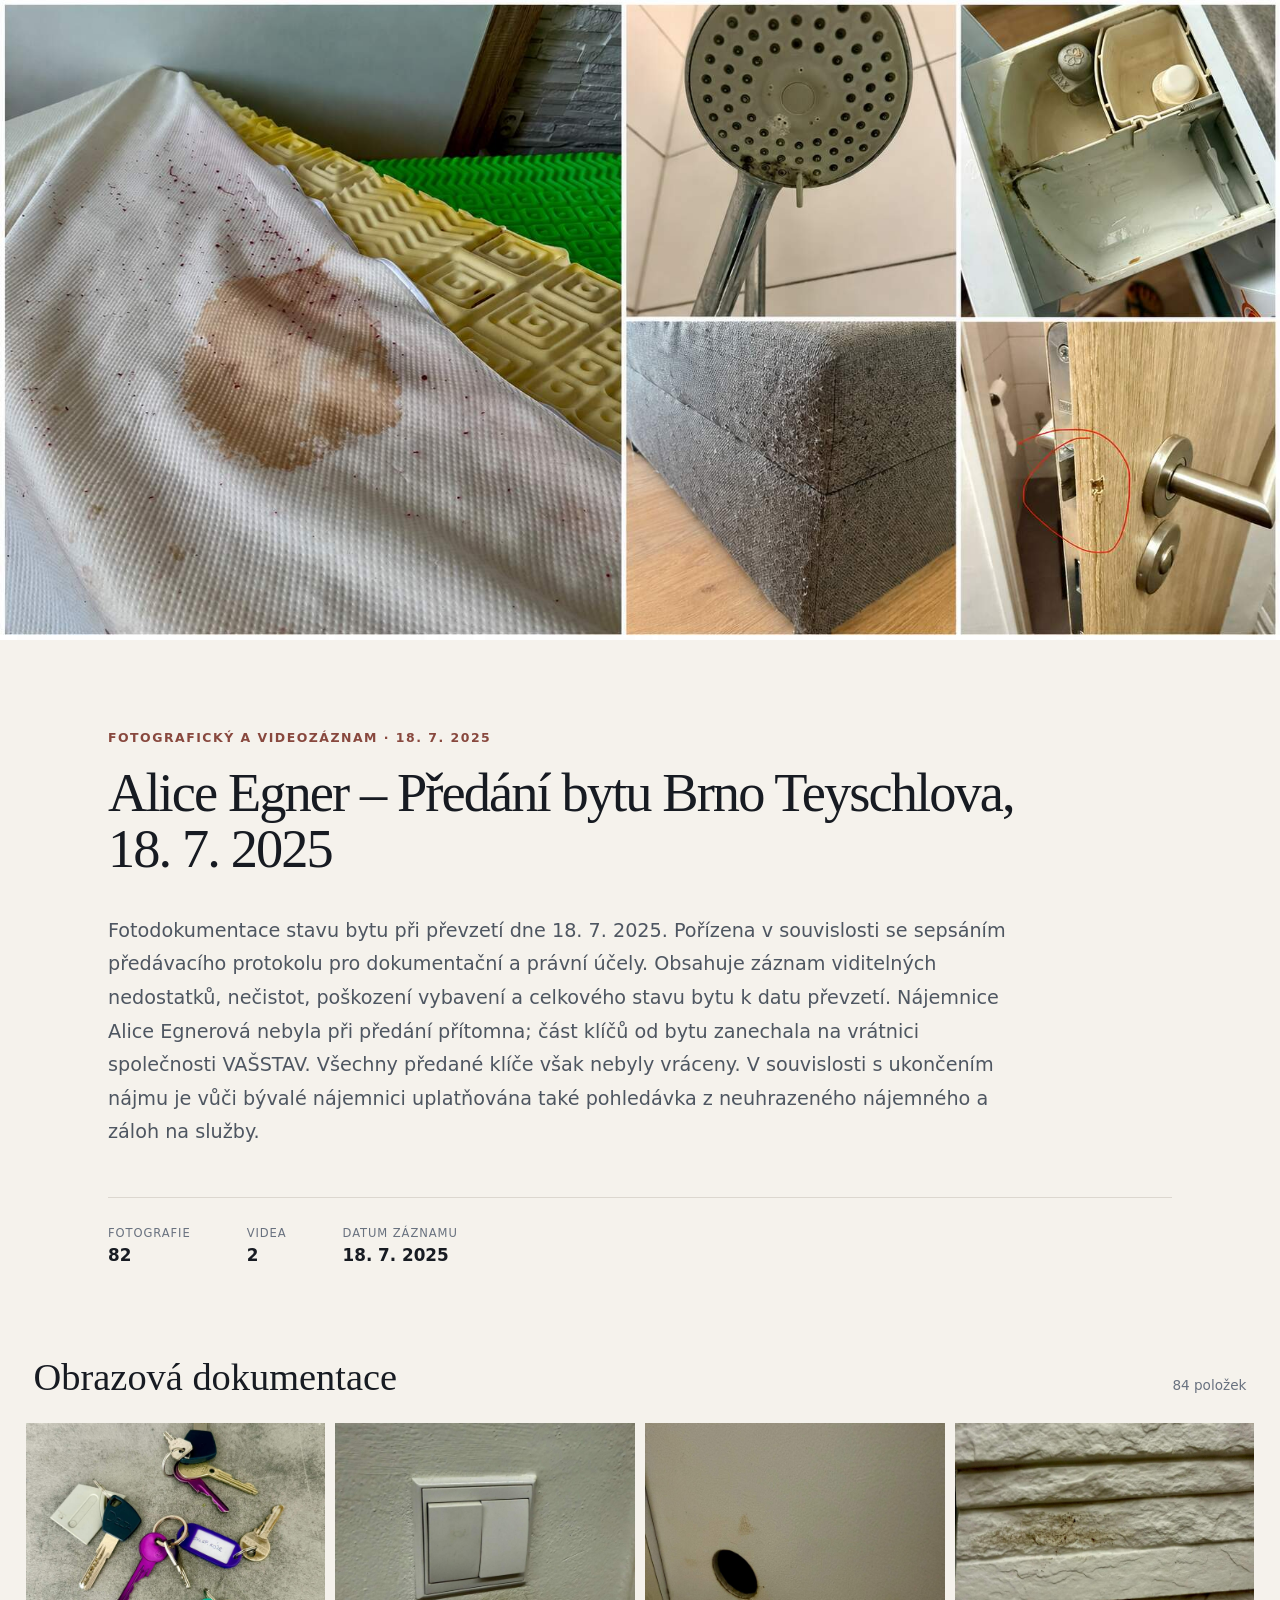
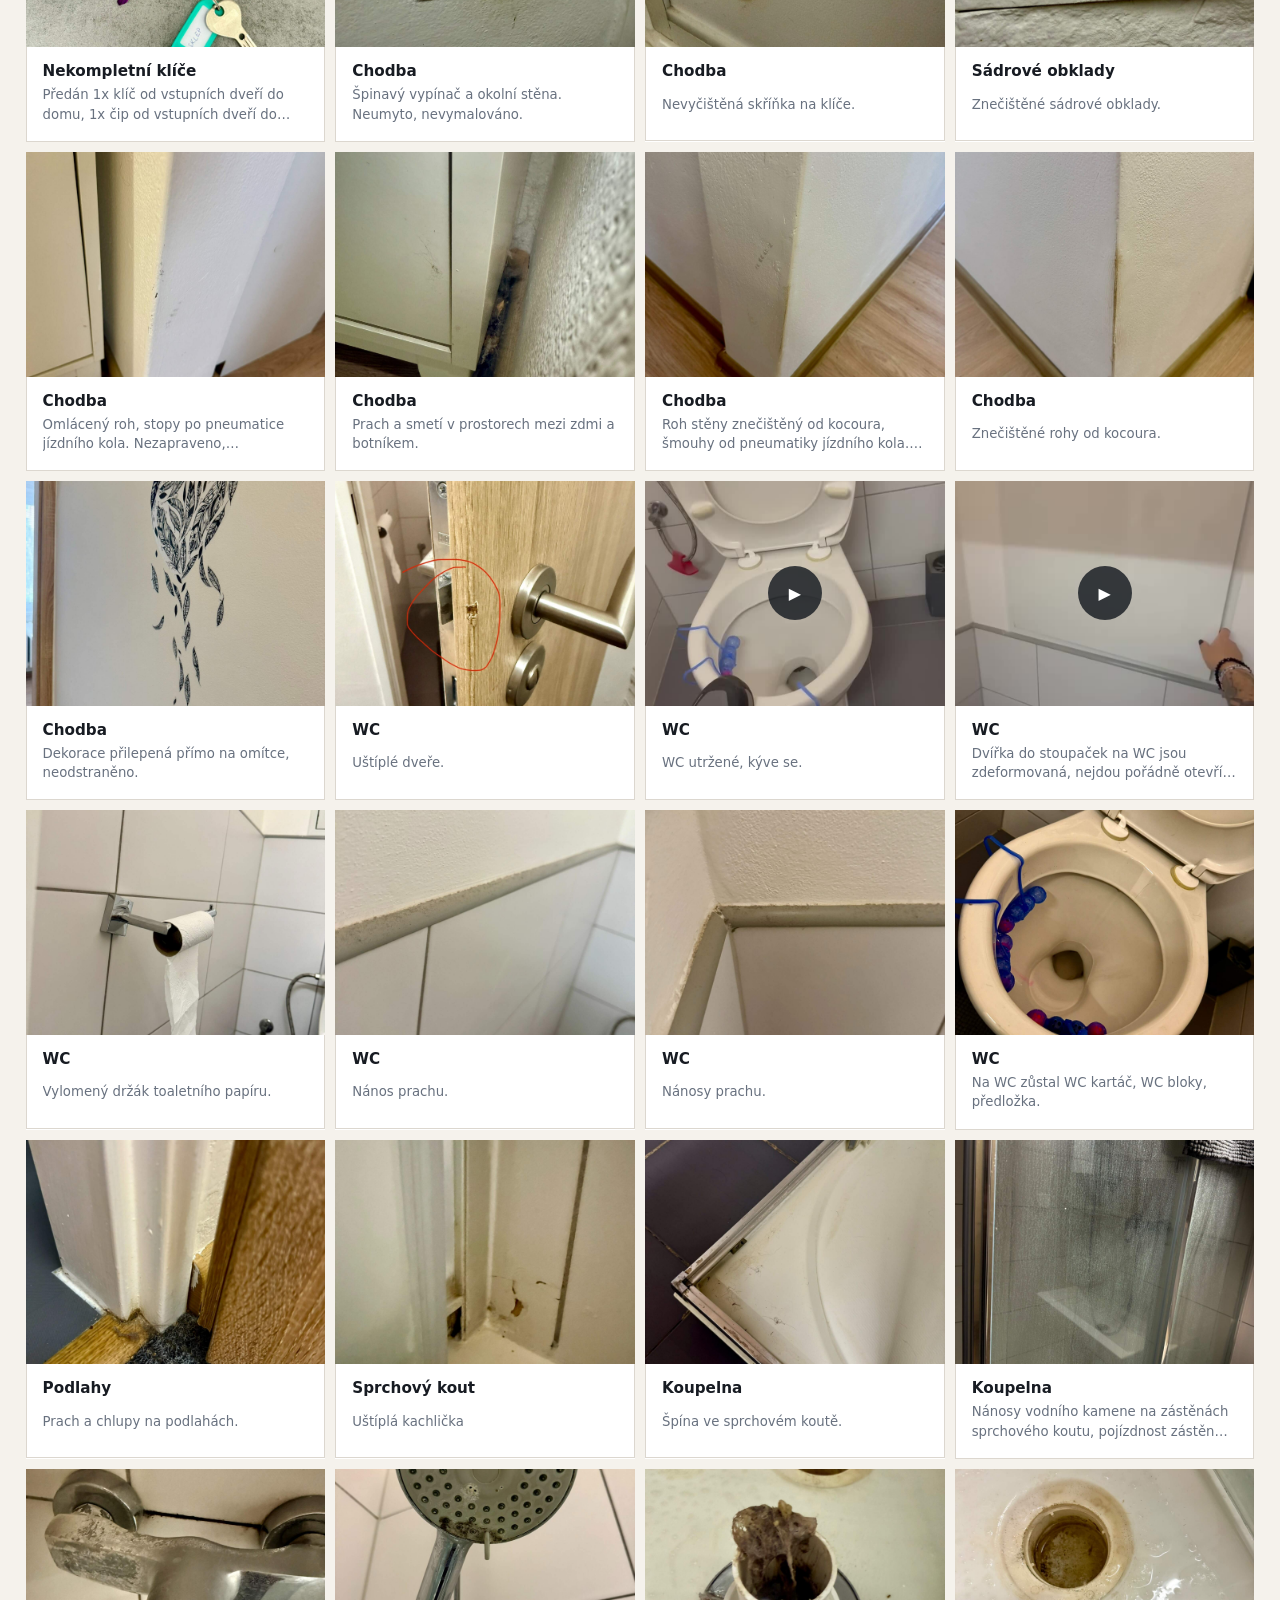
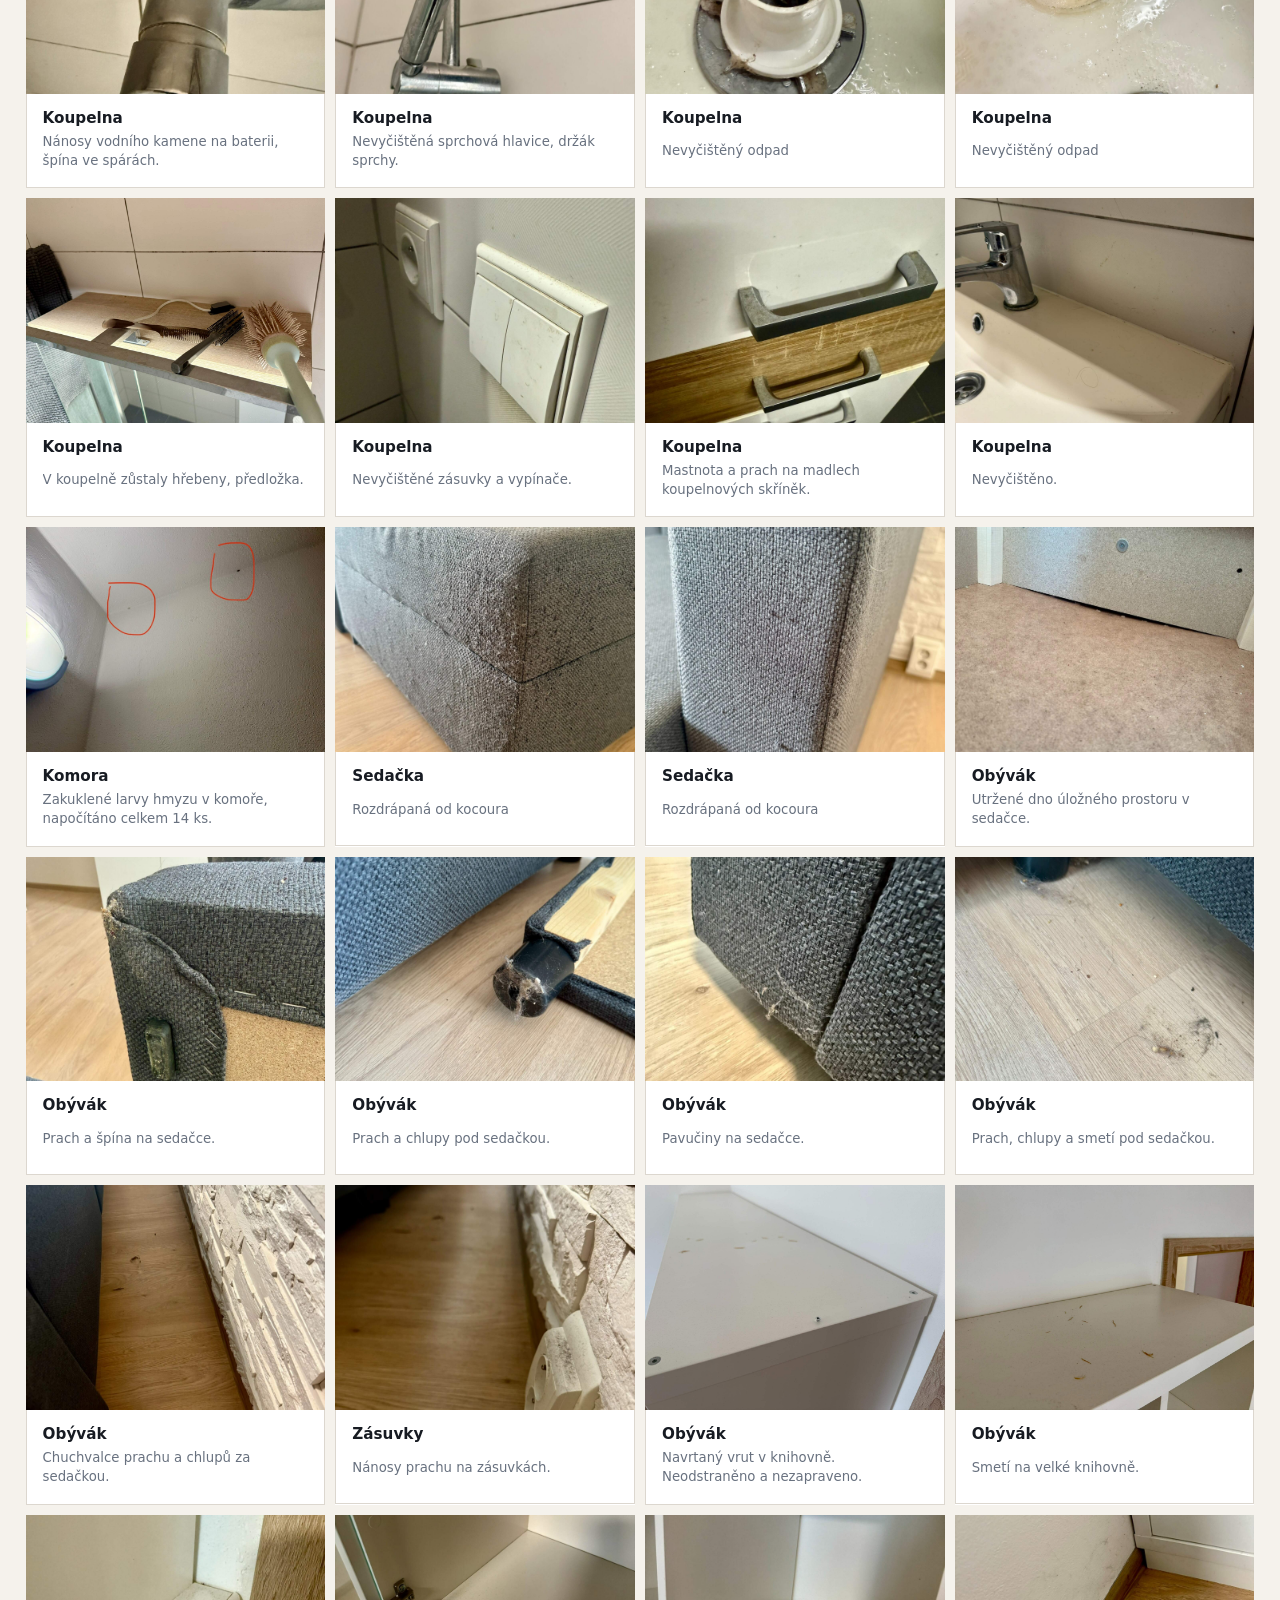
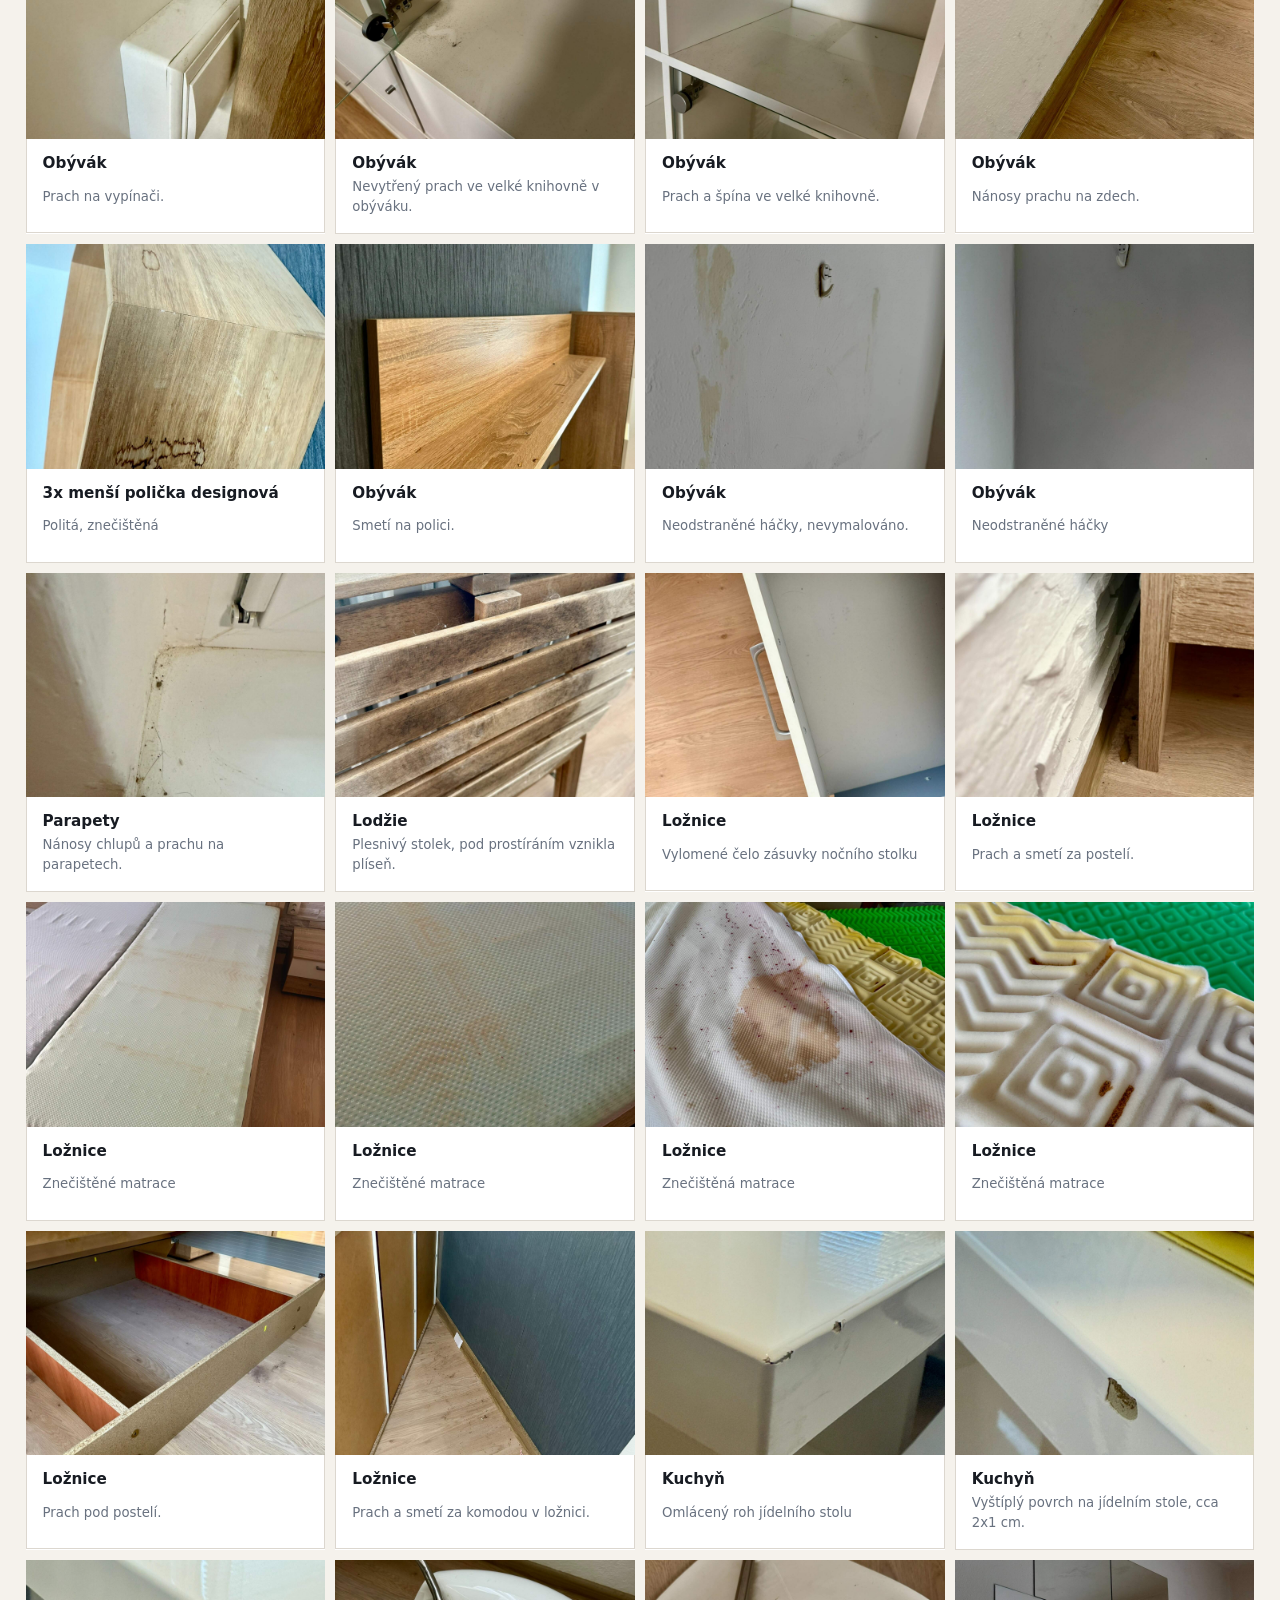
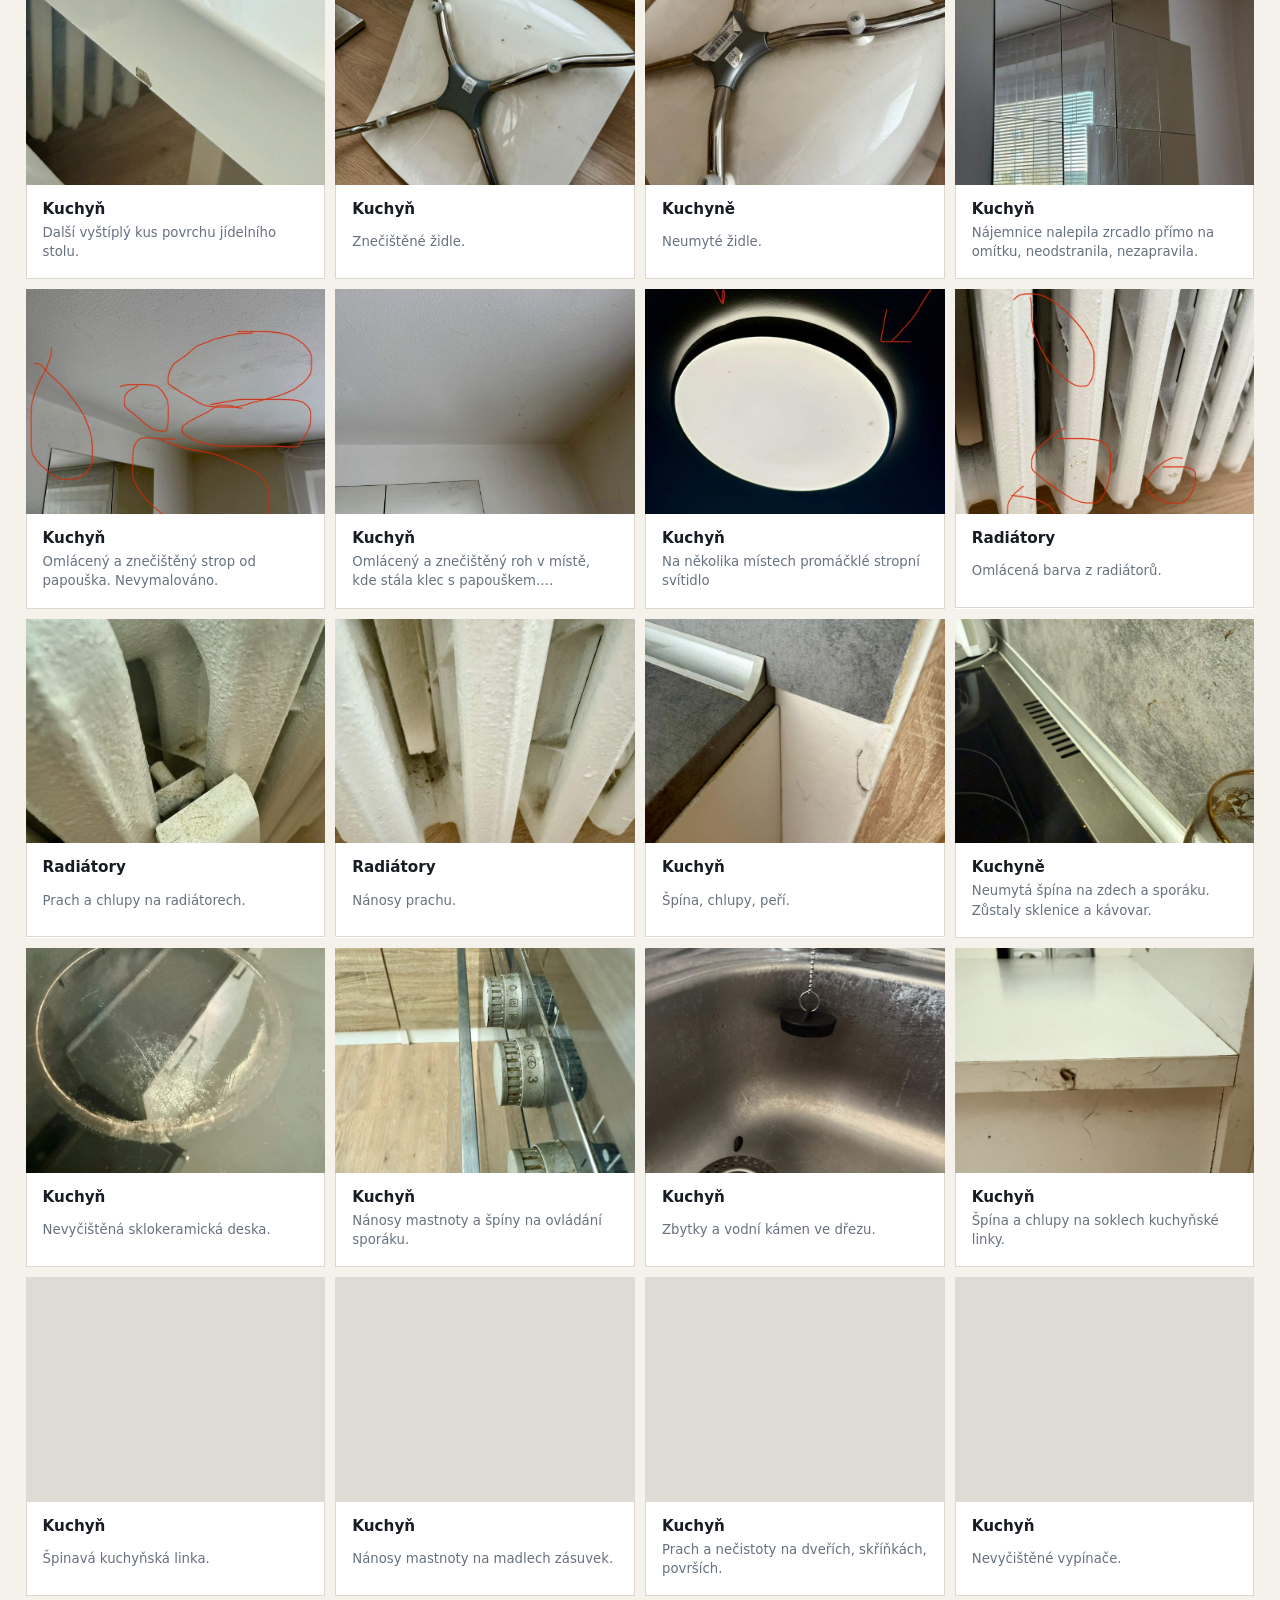
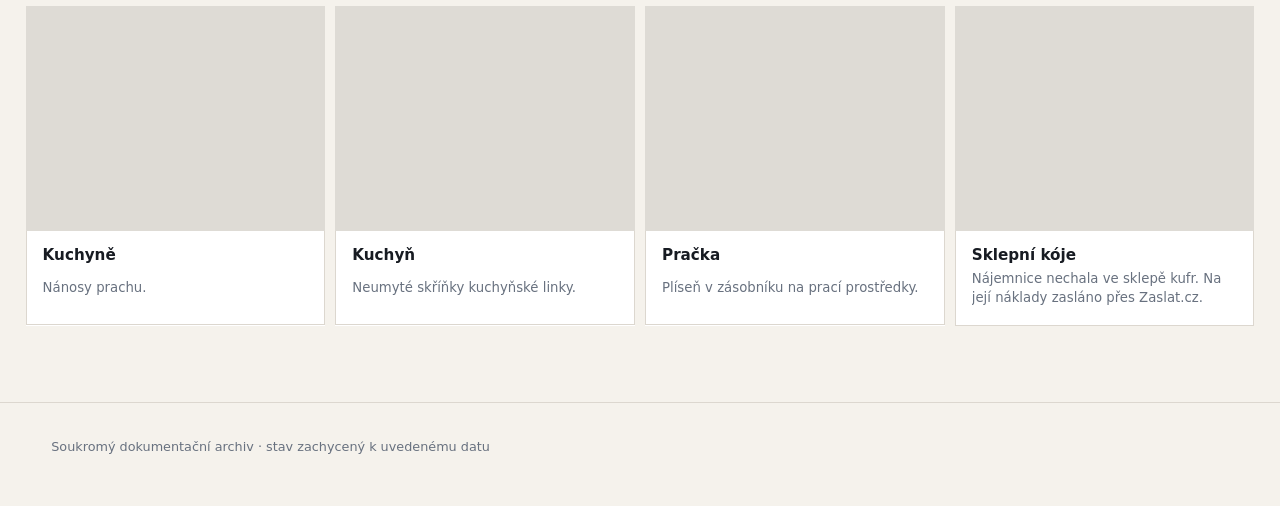
==== commit 9eabc861: "Add files via upload" ====
--- a/index.html
+++ b/index.html
@@ -15,21 +15,16 @@
   <script type="application/ld+json">{"@context":"https://schema.org","@type":"CollectionPage","name":"Alice Egner – Předání bytu Brno Teyschlova, 18. 7. 2025","description":"Fotodokumentace stavu bytu při převzetí dne 18. 7. 2025. Pořízena v souvislosti se sepsáním předávacího protokolu pro dokumentační a právní účely. Obsahuje záznam viditelných nedostatků, nečistot, poškození vybavení a celkového stavu bytu k datu převzetí.  Nájemnice Alice Egnerová nebyla při předání přítomna; část klíčů od bytu zanechala na vrátnici společnosti VAŠSTAV. Všechny předané klíče však nebyly vráceny. V souvislosti s ukončením nájmu je vůči bývalé nájemnici uplatňována také pohledávka z neuhrazeného nájemného a záloh na služby.","dateCreated":"2025-07-18","mainEntity":{"@type":"ImageGallery","name":"Alice Egner – Předání bytu Brno Teyschlova, 18. 7. 2025","associatedMedia":[{"@type":"ImageObject","contentUrl":"media/001-1722201703.jpg","name":"ChatGPT Image 21. 8. 2026 15_43_06","caption":""},{"@type":"ImageObject","contentUrl":"media/002-1683373330.jpg","name":"Nekompletní klíče","caption":"Předán 1x klíč od vstupních dveří do domu, 1x čip od vstupních dveří do domu, 2x klíč od bytu, 1x klíč od sklepa, 1x klíč od sklepní kóje, 2x klíč od schránky, 2x klíč od popelnic. Chybí 1x klíč od vstupních dveří do domu, 1x čip od vstupních dvěří do domu, 2x klíč od bytu."},{"@type":"ImageObject","contentUrl":"media/003-1683373408.jpg","name":"Chodba","caption":"Špinavý vypínač a okolní stěna. Neumyto, nevymalováno."},{"@type":"ImageObject","contentUrl":"media/004-1683373457.jpg","name":"Chodba","caption":"Nevyčištěná skříňka na klíče."},{"@type":"ImageObject","contentUrl":"media/005-1683373562.jpg","name":"Sádrové obklady","caption":"Znečištěné sádrové obklady."},{"@type":"ImageObject","contentUrl":"media/006-1683383728.jpg","name":"Chodba","caption":"Omlácený roh, stopy po pneumatice jízdního kola. Nezapraveno, nevymalováno."},{"@type":"ImageObject","contentUrl":"media/007-1683373448.jpg","name":"Chodba","caption":"Prach a smetí v prostorech mezi zdmi a botníkem."},{"@type":"ImageObject","contentUrl":"media/008-1683373419.jpg","name":"Chodba","caption":"Roh stěny znečištěný od kocoura, šmouhy od pneumatiky jízdního kola. Nevymalováno."},{"@type":"ImageObject","contentUrl":"media/009-1683373698.jpg","name":"Chodba","caption":"Znečištěné rohy od kocoura."},{"@type":"ImageObject","contentUrl":"media/010-1683373409.jpg","name":"Chodba","caption":"Dekorace přilepená přímo na omítce, neodstraněno."},{"@type":"ImageObject","contentUrl":"media/011-1683373686.jpg","name":"WC","caption":"Uštíplé dveře."},{"@type":"ImageObject","contentUrl":"media/014-1683373668.jpg","name":"WC","caption":"Vylomený držák toaletního papíru."},{"@type":"ImageObject","contentUrl":"media/015-1683373593.jpg","name":"WC","caption":"Nános prachu."},{"@type":"ImageObject","contentUrl":"media/016-1683373474.jpg","name":"WC","caption":"Nánosy prachu."},{"@type":"ImageObject","contentUrl":"media/017-1683373455.jpg","name":"WC","caption":"Na WC zůstal WC kartáč, WC bloky, předložka."},{"@type":"ImageObject","contentUrl":"media/018-1683373563.jpg","name":"Podlahy","caption":"Prach a chlupy na podlahách."},{"@type":"ImageObject","contentUrl":"media/019-1683373324.jpg","name":"Sprchový kout","caption":"Uštíplá kachlička"},{"@type":"ImageObject","contentUrl":"media/020-1683373609.jpg","name":"Koupelna","caption":"Špína ve sprchovém koutě."},{"@type":"ImageObject","contentUrl":"media/021-1683373486.jpg","name":"Koupelna","caption":"Nánosy vodního kamene na zástěnách sprchového koutu, pojízdnost zástěn omezena vodním kamenem."},{"@type":"ImageObject","contentUrl":"media/022-1683373494.jpg","name":"Koupelna","caption":"Nánosy vodního kamene na baterii, špína ve spárách."},{"@type":"ImageObject","contentUrl":"media/023-1683373493.jpg","name":"Koupelna","caption":"Nevyčištěná sprchová hlavice, držák sprchy."},{"@type":"ImageObject","contentUrl":"media/024-1683768795.jpg","name":"Koupelna","caption":"Nevyčištěný odpad"},{"@type":"ImageObject","contentUrl":"media/025-1683768796.jpg","name":"Koupelna","caption":"Nevyčištěný odpad"},{"@type":"ImageObject","contentUrl":"media/026-1683373477.jpg","name":"Koupelna","caption":"V koupelně zůstaly hřebeny, předložka."},{"@type":"ImageObject","contentUrl":"media/027-1683373595.jpg","name":"Koupelna","caption":"Nevyčištěné zásuvky a vypínače."},{"@type":"ImageObject","contentUrl":"media/028-1683373504.jpg","name":"Koupelna","caption":"Mastnota a prach na madlech koupelnových skříněk."},{"@type":"ImageObject","contentUrl":"media/029-1683373483.jpg","name":"Koupelna","caption":"Nevyčištěno."},{"@type":"ImageObject","contentUrl":"media/030-1683373648.jpg","name":"Komora","caption":"Zakuklené larvy hmyzu v komoře, napočítáno celkem 14 ks."},{"@type":"ImageObject","contentUrl":"media/031-1683373340.jpg","name":"Sedačka","caption":"Rozdrápaná od kocoura"},{"@type":"ImageObject","contentUrl":"media/032-1683373338.jpg","name":"Sedačka","caption":"Rozdrápaná od kocoura"},{"@type":"ImageObject","contentUrl":"media/033-1683374472.jpg","name":"Obývák","caption":"Utržené dno úložného prostoru v sedačce."},{"@type":"ImageObject","contentUrl":"media/034-1683374873.jpg","name":"Obývák","caption":"Prach a špína na sedačce."},{"@type":"ImageObject","contentUrl":"media/035-1683374487.jpg","name":"Obývák","caption":"Prach a chlupy pod sedačkou."},{"@type":"ImageObject","contentUrl":"media/036-1683373553.jpg","name":"Obývák","caption":"Pavučiny na sedačce."},{"@type":"ImageObject","contentUrl":"media/037-1683374478.jpg","name":"Obývák","caption":"Prach, chlupy a smetí pod sedačkou."},{"@type":"ImageObject","contentUrl":"media/038-1683373537.jpg","name":"Obývák","caption":"Chuchvalce prachu a chlupů za sedačkou."},{"@type":"ImageObject","contentUrl":"media/039-1683373538.jpg","name":"Zásuvky","caption":"Nánosy prachu na zásuvkách."},{"@type":"ImageObject","contentUrl":"media/040-1683374459.jpg","name":"Obývák","caption":"Navrtaný vrut v knihovně. Neodstraněno a nezapraveno."},{"@type":"ImageObject","contentUrl":"media/041-1683373525.jpg","name":"Obývák","caption":"Smetí na velké knihovně."},{"@type":"ImageObject","contentUrl":"media/042-1683373645.jpg","name":"Obývák","caption":"Prach na vypínači."},{"@type":"ImageObject","contentUrl":"media/043-1683373514.jpg","name":"Obývák","caption":"Nevytřený prach ve velké knihovně v obýváku."},{"@type":"ImageObject","contentUrl":"media/044-1683373655.jpg","name":"Obývák","caption":"Prach a špína ve velké knihovně."},{"@type":"ImageObject","contentUrl":"media/045-1683373526.jpg","name":"Obývák","caption":"Nánosy prachu na zdech."},{"@type":"ImageObject","contentUrl":"media/046-1683373348.jpg","name":"3x menší polička designová","caption":"Politá, znečištěná"},{"@type":"ImageObject","contentUrl":"media/047-1683373657.jpg","name":"Obývák","caption":"Smetí na polici."},{"@type":"ImageObject","contentUrl":"media/048-1683373347.jpg","name":"Obývák","caption":"Neodstraněné háčky, nevymalováno."},{"@type":"ImageObject","contentUrl":"media/049-1683373353.jpg","name":"Obývák","caption":"Neodstraněné háčky"},{"@type":"ImageObject","contentUrl":"media/050-1683373552.jpg","name":"Parapety","caption":"Nánosy chlupů a prachu na parapetech."},{"@type":"ImageObject","contentUrl":"media/051-1683373354.jpg","name":"Lodžie","caption":"Plesnivý stolek, pod prostíráním vznikla plíseň."},{"@type":"ImageObject","contentUrl":"media/052-1683373363.jpg","name":"Ložnice","caption":"Vylomené čelo zásuvky nočního stolku"},{"@type":"ImageObject","contentUrl":"media/053-1683373620.jpg","name":"Ložnice","caption":"Prach a smetí za postelí."},{"@type":"ImageObject","contentUrl":"media/054-1683373366.jpg","name":"Ložnice","caption":"Znečištěné matrace"},{"@type":"ImageObject","contentUrl":"media/055-1683373376.jpg","name":"Ložnice","caption":"Znečištěné matrace"},{"@type":"ImageObject","contentUrl":"media/056-1683768790.jpg","name":"Ložnice","caption":"Znečištěná matrace"},{"@type":"ImageObject","contentUrl":"media/057-1683768794.jpg","name":"Ložnice","caption":"Znečištěná matrace"},{"@type":"ImageObject","contentUrl":"media/058-1683373506.jpg","name":"Ložnice","caption":"Prach pod postelí."},{"@type":"ImageObject","contentUrl":"media/059-1683373632.jpg","name":"Ložnice","caption":"Prach a smetí za komodou v ložnici."},{"@type":"ImageObject","contentUrl":"media/060-1683373386.jpg","name":"Kuchyň","caption":"Omlácený roh jídelního stolu"},{"@type":"ImageObject","contentUrl":"media/061-1683374878.jpg","name":"Kuchyň","caption":"Vyštíplý povrch na jídelním stole, cca 2x1 cm."},{"@type":"ImageObject","contentUrl":"media/062-1683374879.jpg","name":"Kuchyň","caption":"Další vyštíplý kus povrchu jídelního stolu."},{"@type":"ImageObject","contentUrl":"media/063-1683373429.jpg","name":"Kuchyň","caption":"Znečištěné židle."},{"@type":"ImageObject","contentUrl":"media/064-1683374430.jpg","name":"Kuchyně","caption":"Neumyté židle."},{"@type":"ImageObject","contentUrl":"media/065-1683373387.jpg","name":"Kuchyň","caption":"Nájemnice nalepila zrcadlo přímo na omítku, neodstranila, nezapravila."},{"@type":"ImageObject","contentUrl":"media/066-1683373666.jpg","name":"Kuchyň","caption":"Omlácený a znečištěný strop od papouška. Nevymalováno."},{"@type":"ImageObject","contentUrl":"media/067-1683373395.jpg","name":"Kuchyň","caption":"Omlácený a znečištěný roh v místě, kde stála klec s papouškem. Nezapraveno, nevymalováno."},{"@type":"ImageObject","contentUrl":"media/068-1683373375.jpg","name":"Kuchyň","caption":"Na několika místech promáčklé stropní svítidlo"},{"@type":"ImageObject","contentUrl":"media/069-1683373619.jpg","name":"Radiátory","caption":"Omlácená barva z radiátorů."},{"@type":"ImageObject","contentUrl":"media/070-1683373633.jpg","name":"Radiátory","caption":"Prach a chlupy na radiátorech."},{"@type":"ImageObject","contentUrl":"media/071-1683373513.jpg","name":"Radiátory","caption":"Nánosy prachu."},{"@type":"ImageObject","contentUrl":"media/072-1683373418.jpg","name":"Kuchyň","caption":"Špína, chlupy, peří."},{"@type":"ImageObject","contentUrl":"media/073-1683373703.jpg","name":"Kuchyně","caption":"Neumytá špína na zdech a sporáku. Zůstaly sklenice a kávovar."},{"@type":"ImageObject","contentUrl":"media/074-1683373428.jpg","name":"Kuchyň","caption":"Nevyčištěná sklokeramická deska."},{"@type":"ImageObject","contentUrl":"media/075-1683373714.jpg","name":"Kuchyň","caption":"Nánosy mastnoty a špíny na ovládání sporáku."},{"@type":"ImageObject","contentUrl":"media/076-1683374431.jpg","name":"Kuchyň","caption":"Zbytky a vodní kámen ve dřezu."},{"@type":"ImageObject","contentUrl":"media/077-1683374440.jpg","name":"Kuchyň","caption":"Špína a chlupy na soklech kuchyňské linky."},{"@type":"ImageObject","contentUrl":"media/078-1683373437.jpg","name":"Kuchyň","caption":"Špinavá kuchyňská linka."},{"@type":"ImageObject","contentUrl":"media/079-1683373436.jpg","name":"Kuchyň","caption":"Nánosy mastnoty na madlech zásuvek."},{"@type":"ImageObject","contentUrl":"media/080-1683373447.jpg","name":"Kuchyň","caption":"Prach a nečistoty na dveřích, skříňkách, površích."},{"@type":"ImageObject","contentUrl":"media/081-1683373707.jpg","name":"Kuchyň","caption":"Nevyčištěné vypínače."},{"@type":"ImageObject","contentUrl":"media/082-1683373720.jpg","name":"Kuchyně","caption":"Nánosy prachu."},{"@type":"ImageObject","contentUrl":"media/083-1683374457.jpg","name":"Kuchyň","caption":"Neumyté skříňky kuchyňské linky."},{"@type":"ImageObject","contentUrl":"media/084-1683373580.jpg","name":"Pračka","caption":"Plíseň v zásobníku na prací prostředky."},{"@type":"ImageObject","contentUrl":"media/085-1683373581.jpg","name":"Sklepní kóje","caption":"Nájemnice nechala ve sklepě kufr. Na její náklady zasláno přes Zaslat.cz."}]}}</script>
 </head>
 <body>
-  <header class="site-header">
-    <a class="archive-mark" href="#top" aria-label="Nahoru">
-      <span class="archive-icon" aria-hidden="true"></span>
-      <span>Dokumentační archiv</span>
-    </a>
-    <button class="share-button" type="button" id="share">Sdílet odkaz</button>
-  </header>
-
   <main id="top">
+    <figure class="hero">
+      <img src="media/001-1722201703.jpg" alt="Koláž zachycující stav bytu při převzetí">
+    </figure>
     <section class="intro">
       <p class="eyebrow">Fotografický a videozáznam · 18. 7. 2025</p>
       <h1>Alice Egner – Předání bytu Brno Teyschlova, 18. 7. 2025</h1>
       <p class="description">Fotodokumentace stavu bytu při převzetí dne 18. 7. 2025. Pořízena v souvislosti se sepsáním předávacího protokolu pro dokumentační a právní účely. Obsahuje záznam viditelných nedostatků, nečistot, poškození vybavení a celkového stavu bytu k datu převzetí.  Nájemnice Alice Egnerová nebyla při předání přítomna; část klíčů od bytu zanechala na vrátnici společnosti VAŠSTAV. Všechny předané klíče však nebyly vráceny. V souvislosti s ukončením nájmu je vůči bývalé nájemnici uplatňována také pohledávka z neuhrazeného nájemného a záloh na služby.</p>
       <dl class="stats" aria-label="Obsah galerie">
-        <div><dt>Fotografie</dt><dd>83</dd></div>
+        <div><dt>Fotografie</dt><dd>82</dd></div>
         <div><dt>Videa</dt><dd>2</dd></div>
         <div><dt>Datum záznamu</dt><dd>18. 7. 2025</dd></div>
       </dl>
@@ -38,19 +33,10 @@
     <section class="gallery-section" aria-labelledby="gallery-heading">
       <div class="section-heading">
         <h2 id="gallery-heading">Obrazová dokumentace</h2>
-        <span>85 položek</span>
+        <span>84 položek</span>
       </div>
-      <div class="gallery"><article class="card" id="medium-1722201703">
-    <button class="card-open" type="button" data-index="0" aria-label="Otevřít ChatGPT Image 21. 8. 2026 15_43_06">
-      <div class="media-frame"><img src="media/001-1722201703.jpg" alt="ChatGPT Image 21. 8. 2026 15_43_06: " loading="lazy"></div>
-      <span class="card-copy">
-        <strong>ChatGPT Image 21. 8. 2026 15_43_06</strong>
-        
-      </span>
-    </button>
-  </article>
-<article class="card" id="medium-1683373330">
-    <button class="card-open" type="button" data-index="1" aria-label="Otevřít Nekompletní klíče">
+      <div class="gallery"><article class="card" id="medium-1683373330">
+    <button class="card-open" type="button" data-index="0" aria-label="Otevřít Nekompletní klíče">
       <div class="media-frame"><img src="media/002-1683373330.jpg" alt="Nekompletní klíče: Předán 1x klíč od vstupních dveří do domu, 1x čip od vstupních dveří do domu, 2x klíč od bytu, 1x klíč od sklepa, 1x klíč od sklepní kóje, 2x klíč od schránky, 2x klíč od popelnic. Chybí 1x klíč od vstupních dveří do domu, 1x čip od vstupních dvěří do domu, 2x klíč od bytu." loading="lazy"></div>
       <span class="card-copy">
         <strong>Nekompletní klíče</strong>
@@ -59,7 +45,7 @@
     </button>
   </article>
 <article class="card" id="medium-1683373408">
-    <button class="card-open" type="button" data-index="2" aria-label="Otevřít Chodba">
+    <button class="card-open" type="button" data-index="1" aria-label="Otevřít Chodba">
       <div class="media-frame"><img src="media/003-1683373408.jpg" alt="Chodba: Špinavý vypínač a okolní stěna. Neumyto, nevymalováno." loading="lazy"></div>
       <span class="card-copy">
         <strong>Chodba</strong>
@@ -68,7 +54,7 @@
     </button>
   </article>
 <article class="card" id="medium-1683373457">
-    <button class="card-open" type="button" data-index="3" aria-label="Otevřít Chodba">
+    <button class="card-open" type="button" data-index="2" aria-label="Otevřít Chodba">
       <div class="media-frame"><img src="media/004-1683373457.jpg" alt="Chodba: Nevyčištěná skříňka na klíče." loading="lazy"></div>
       <span class="card-copy">
         <strong>Chodba</strong>
@@ -77,7 +63,7 @@
     </button>
   </article>
 <article class="card" id="medium-1683373562">
-    <button class="card-open" type="button" data-index="4" aria-label="Otevřít Sádrové obklady">
+    <button class="card-open" type="button" data-index="3" aria-label="Otevřít Sádrové obklady">
       <div class="media-frame"><img src="media/005-1683373562.jpg" alt="Sádrové obklady: Znečištěné sádrové obklady." loading="lazy"></div>
       <span class="card-copy">
         <strong>Sádrové obklady</strong>
@@ -86,7 +72,7 @@
     </button>
   </article>
 <article class="card" id="medium-1683383728">
-    <button class="card-open" type="button" data-index="5" aria-label="Otevřít Chodba">
+    <button class="card-open" type="button" data-index="4" aria-label="Otevřít Chodba">
       <div class="media-frame"><img src="media/006-1683383728.jpg" alt="Chodba: Omlácený roh, stopy po pneumatice jízdního kola. Nezapraveno, nevymalováno." loading="lazy"></div>
       <span class="card-copy">
         <strong>Chodba</strong>
@@ -95,7 +81,7 @@
     </button>
   </article>
 <article class="card" id="medium-1683373448">
-    <button class="card-open" type="button" data-index="6" aria-label="Otevřít Chodba">
+    <button class="card-open" type="button" data-index="5" aria-label="Otevřít Chodba">
       <div class="media-frame"><img src="media/007-1683373448.jpg" alt="Chodba: Prach a smetí v prostorech mezi zdmi a botníkem." loading="lazy"></div>
       <span class="card-copy">
         <strong>Chodba</strong>
@@ -104,7 +90,7 @@
     </button>
   </article>
 <article class="card" id="medium-1683373419">
-    <button class="card-open" type="button" data-index="7" aria-label="Otevřít Chodba">
+    <button class="card-open" type="button" data-index="6" aria-label="Otevřít Chodba">
       <div class="media-frame"><img src="media/008-1683373419.jpg" alt="Chodba: Roh stěny znečištěný od kocoura, šmouhy od pneumatiky jízdního kola. Nevymalováno." loading="lazy"></div>
       <span class="card-copy">
         <strong>Chodba</strong>
@@ -113,7 +99,7 @@
     </button>
   </article>
 <article class="card" id="medium-1683373698">
-    <button class="card-open" type="button" data-index="8" aria-label="Otevřít Chodba">
+    <button class="card-open" type="button" data-index="7" aria-label="Otevřít Chodba">
       <div class="media-frame"><img src="media/009-1683373698.jpg" alt="Chodba: Znečištěné rohy od kocoura." loading="lazy"></div>
       <span class="card-copy">
         <strong>Chodba</strong>
@@ -122,7 +108,7 @@
     </button>
   </article>
 <article class="card" id="medium-1683373409">
-    <button class="card-open" type="button" data-index="9" aria-label="Otevřít Chodba">
+    <button class="card-open" type="button" data-index="8" aria-label="Otevřít Chodba">
       <div class="media-frame"><img src="media/010-1683373409.jpg" alt="Chodba: Dekorace přilepená přímo na omítce, neodstraněno." loading="lazy"></div>
       <span class="card-copy">
         <strong>Chodba</strong>
@@ -131,7 +117,7 @@
     </button>
   </article>
 <article class="card" id="medium-1683373686">
-    <button class="card-open" type="button" data-index="10" aria-label="Otevřít WC">
+    <button class="card-open" type="button" data-index="9" aria-label="Otevřít WC">
       <div class="media-frame"><img src="media/011-1683373686.jpg" alt="WC: Uštíplé dveře." loading="lazy"></div>
       <span class="card-copy">
         <strong>WC</strong>
@@ -140,7 +126,7 @@
     </button>
   </article>
 <article class="card" id="medium-1683374456">
-    <button class="card-open" type="button" data-index="11" aria-label="Otevřít WC">
+    <button class="card-open" type="button" data-index="10" aria-label="Otevřít WC">
       <div class="media-frame"><img src="media/012-1683374456-poster.jpg" alt="WC: WC utržené, kýve se." loading="lazy"><span class="play" aria-hidden="true">▶</span></div>
       <span class="card-copy">
         <strong>WC</strong>
@@ -149,7 +135,7 @@
     </button>
   </article>
 <article class="card" id="medium-1683374939">
-    <button class="card-open" type="button" data-index="12" aria-label="Otevřít WC">
+    <button class="card-open" type="button" data-index="11" aria-label="Otevřít WC">
       <div class="media-frame"><img src="media/013-1683374939-poster.jpg" alt="WC: Dvířka do stoupaček na WC jsou zdeformovaná, nejdou pořádně otevřít, ani zavřít." loading="lazy"><span class="play" aria-hidden="true">▶</span></div>
       <span class="card-copy">
         <strong>WC</strong>
@@ -158,7 +144,7 @@
     </button>
   </article>
 <article class="card" id="medium-1683373668">
-    <button class="card-open" type="button" data-index="13" aria-label="Otevřít WC">
+    <button class="card-open" type="button" data-index="12" aria-label="Otevřít WC">
       <div class="media-frame"><img src="media/014-1683373668.jpg" alt="WC: Vylomený držák toaletního papíru." loading="lazy"></div>
       <span class="card-copy">
         <strong>WC</strong>
@@ -167,7 +153,7 @@
     </button>
   </article>
 <article class="card" id="medium-1683373593">
-    <button class="card-open" type="button" data-index="14" aria-label="Otevřít WC">
+    <button class="card-open" type="button" data-index="13" aria-label="Otevřít WC">
       <div class="media-frame"><img src="media/015-1683373593.jpg" alt="WC: Nános prachu." loading="lazy"></div>
       <span class="card-copy">
         <strong>WC</strong>
@@ -176,7 +162,7 @@
     </button>
   </article>
 <article class="card" id="medium-1683373474">
-    <button class="card-open" type="button" data-index="15" aria-label="Otevřít WC">
+    <button class="card-open" type="button" data-index="14" aria-label="Otevřít WC">
       <div class="media-frame"><img src="media/016-1683373474.jpg" alt="WC: Nánosy prachu." loading="lazy"></div>
       <span class="card-copy">
         <strong>WC</strong>
@@ -185,7 +171,7 @@
     </button>
   </article>
 <article class="card" id="medium-1683373455">
-    <button class="card-open" type="button" data-index="16" aria-label="Otevřít WC">
+    <button class="card-open" type="button" data-index="15" aria-label="Otevřít WC">
       <div class="media-frame"><img src="media/017-1683373455.jpg" alt="WC: Na WC zůstal WC kartáč, WC bloky, předložka." loading="lazy"></div>
       <span class="card-copy">
         <strong>WC</strong>
@@ -194,7 +180,7 @@
     </button>
   </article>
 <article class="card" id="medium-1683373563">
-    <button class="card-open" type="button" data-index="17" aria-label="Otevřít Podlahy">
+    <button class="card-open" type="button" data-index="16" aria-label="Otevřít Podlahy">
       <div class="media-frame"><img src="media/018-1683373563.jpg" alt="Podlahy: Prach a chlupy na podlahách." loading="lazy"></div>
       <span class="card-copy">
         <strong>Podlahy</strong>
@@ -203,7 +189,7 @@
     </button>
   </article>
 <article class="card" id="medium-1683373324">
-    <button class="card-open" type="button" data-index="18" aria-label="Otevřít Sprchový kout">
+    <button class="card-open" type="button" data-index="17" aria-label="Otevřít Sprchový kout">
       <div class="media-frame"><img src="media/019-1683373324.jpg" alt="Sprchový kout: Uštíplá kachlička" loading="lazy"></div>
       <span class="card-copy">
         <strong>Sprchový kout</strong>
@@ -212,88 +198,88 @@
     </button>
   </article>
 <article class="card" id="medium-1683373609">
+    <button class="card-open" type="button" data-index="18" aria-label="Otevřít Koupelna">
+      <div class="media-frame"><img src="media/020-1683373609.jpg" alt="Koupelna: Špína ve sprchovém koutě." loading="lazy"></div>
+      <span class="card-copy">
+        <strong>Koupelna</strong>
+        <span>Špína ve sprchovém koutě.</span>
+      </span>
+    </button>
+  </article>
+<article class="card" id="medium-1683373486">
     <button class="card-open" type="button" data-index="19" aria-label="Otevřít Koupelna">
-      <div class="media-frame"><img src="media/020-1683373609.jpg" alt="Koupelna: Špína ve sprchovém koutě." loading="lazy"></div>
-      <span class="card-copy">
-        <strong>Koupelna</strong>
-        <span>Špína ve sprchovém koutě.</span>
-      </span>
-    </button>
-  </article>
-<article class="card" id="medium-1683373486">
+      <div class="media-frame"><img src="media/021-1683373486.jpg" alt="Koupelna: Nánosy vodního kamene na zástěnách sprchového koutu, pojízdnost zástěn omezena vodním kamenem." loading="lazy"></div>
+      <span class="card-copy">
+        <strong>Koupelna</strong>
+        <span>Nánosy vodního kamene na zástěnách sprchového koutu, pojízdnost zástěn omezena vodním kamenem.</span>
+      </span>
+    </button>
+  </article>
+<article class="card" id="medium-1683373494">
     <button class="card-open" type="button" data-index="20" aria-label="Otevřít Koupelna">
-      <div class="media-frame"><img src="media/021-1683373486.jpg" alt="Koupelna: Nánosy vodního kamene na zástěnách sprchového koutu, pojízdnost zástěn omezena vodním kamenem." loading="lazy"></div>
-      <span class="card-copy">
-        <strong>Koupelna</strong>
-        <span>Nánosy vodního kamene na zástěnách sprchového koutu, pojízdnost zástěn omezena vodním kamenem.</span>
-      </span>
-    </button>
-  </article>
-<article class="card" id="medium-1683373494">
+      <div class="media-frame"><img src="media/022-1683373494.jpg" alt="Koupelna: Nánosy vodního kamene na baterii, špína ve spárách." loading="lazy"></div>
+      <span class="card-copy">
+        <strong>Koupelna</strong>
+        <span>Nánosy vodního kamene na baterii, špína ve spárách.</span>
+      </span>
+    </button>
+  </article>
+<article class="card" id="medium-1683373493">
     <button class="card-open" type="button" data-index="21" aria-label="Otevřít Koupelna">
-      <div class="media-frame"><img src="media/022-1683373494.jpg" alt="Koupelna: Nánosy vodního kamene na baterii, špína ve spárách." loading="lazy"></div>
-      <span class="card-copy">
-        <strong>Koupelna</strong>
-        <span>Nánosy vodního kamene na baterii, špína ve spárách.</span>
-      </span>
-    </button>
-  </article>
-<article class="card" id="medium-1683373493">
+      <div class="media-frame"><img src="media/023-1683373493.jpg" alt="Koupelna: Nevyčištěná sprchová hlavice, držák sprchy." loading="lazy"></div>
+      <span class="card-copy">
+        <strong>Koupelna</strong>
+        <span>Nevyčištěná sprchová hlavice, držák sprchy.</span>
+      </span>
+    </button>
+  </article>
+<article class="card" id="medium-1683768795">
     <button class="card-open" type="button" data-index="22" aria-label="Otevřít Koupelna">
-      <div class="media-frame"><img src="media/023-1683373493.jpg" alt="Koupelna: Nevyčištěná sprchová hlavice, držák sprchy." loading="lazy"></div>
-      <span class="card-copy">
-        <strong>Koupelna</strong>
-        <span>Nevyčištěná sprchová hlavice, držák sprchy.</span>
-      </span>
-    </button>
-  </article>
-<article class="card" id="medium-1683768795">
+      <div class="media-frame"><img src="media/024-1683768795.jpg" alt="Koupelna: Nevyčištěný odpad" loading="lazy"></div>
+      <span class="card-copy">
+        <strong>Koupelna</strong>
+        <span>Nevyčištěný odpad</span>
+      </span>
+    </button>
+  </article>
+<article class="card" id="medium-1683768796">
     <button class="card-open" type="button" data-index="23" aria-label="Otevřít Koupelna">
-      <div class="media-frame"><img src="media/024-1683768795.jpg" alt="Koupelna: Nevyčištěný odpad" loading="lazy"></div>
+      <div class="media-frame"><img src="media/025-1683768796.jpg" alt="Koupelna: Nevyčištěný odpad" loading="lazy"></div>
       <span class="card-copy">
         <strong>Koupelna</strong>
         <span>Nevyčištěný odpad</span>
       </span>
     </button>
   </article>
-<article class="card" id="medium-1683768796">
+<article class="card" id="medium-1683373477">
     <button class="card-open" type="button" data-index="24" aria-label="Otevřít Koupelna">
-      <div class="media-frame"><img src="media/025-1683768796.jpg" alt="Koupelna: Nevyčištěný odpad" loading="lazy"></div>
-      <span class="card-copy">
-        <strong>Koupelna</strong>
-        <span>Nevyčištěný odpad</span>
-      </span>
-    </button>
-  </article>
-<article class="card" id="medium-1683373477">
+      <div class="media-frame"><img src="media/026-1683373477.jpg" alt="Koupelna: V koupelně zůstaly hřebeny, předložka." loading="lazy"></div>
+      <span class="card-copy">
+        <strong>Koupelna</strong>
+        <span>V koupelně zůstaly hřebeny, předložka.</span>
+      </span>
+    </button>
+  </article>
+<article class="card" id="medium-1683373595">
     <button class="card-open" type="button" data-index="25" aria-label="Otevřít Koupelna">
-      <div class="media-frame"><img src="media/026-1683373477.jpg" alt="Koupelna: V koupelně zůstaly hřebeny, předložka." loading="lazy"></div>
-      <span class="card-copy">
-        <strong>Koupelna</strong>
-        <span>V koupelně zůstaly hřebeny, předložka.</span>
-      </span>
-    </button>
-  </article>
-<article class="card" id="medium-1683373595">
+      <div class="media-frame"><img src="media/027-1683373595.jpg" alt="Koupelna: Nevyčištěné zásuvky a vypínače." loading="lazy"></div>
+      <span class="card-copy">
+        <strong>Koupelna</strong>
+        <span>Nevyčištěné zásuvky a vypínače.</span>
+      </span>
+    </button>
+  </article>
+<article class="card" id="medium-1683373504">
     <button class="card-open" type="button" data-index="26" aria-label="Otevřít Koupelna">
-      <div class="media-frame"><img src="media/027-1683373595.jpg" alt="Koupelna: Nevyčištěné zásuvky a vypínače." loading="lazy"></div>
-      <span class="card-copy">
-        <strong>Koupelna</strong>
-        <span>Nevyčištěné zásuvky a vypínače.</span>
-      </span>
-    </button>
-  </article>
-<article class="card" id="medium-1683373504">
+      <div class="media-frame"><img src="media/028-1683373504.jpg" alt="Koupelna: Mastnota a prach na madlech koupelnových skříněk." loading="lazy"></div>
+      <span class="card-copy">
+        <strong>Koupelna</strong>
+        <span>Mastnota a prach na madlech koupelnových skříněk.</span>
+      </span>
+    </button>
+  </article>
+<article class="card" id="medium-1683373483">
     <button class="card-open" type="button" data-index="27" aria-label="Otevřít Koupelna">
-      <div class="media-frame"><img src="media/028-1683373504.jpg" alt="Koupelna: Mastnota a prach na madlech koupelnových skříněk." loading="lazy"></div>
-      <span class="card-copy">
-        <strong>Koupelna</strong>
-        <span>Mastnota a prach na madlech koupelnových skříněk.</span>
-      </span>
-    </button>
-  </article>
-<article class="card" id="medium-1683373483">
-    <button class="card-open" type="button" data-index="28" aria-label="Otevřít Koupelna">
       <div class="media-frame"><img src="media/029-1683373483.jpg" alt="Koupelna: Nevyčištěno." loading="lazy"></div>
       <span class="card-copy">
         <strong>Koupelna</strong>
@@ -302,7 +288,7 @@
     </button>
   </article>
 <article class="card" id="medium-1683373648">
-    <button class="card-open" type="button" data-index="29" aria-label="Otevřít Komora">
+    <button class="card-open" type="button" data-index="28" aria-label="Otevřít Komora">
       <div class="media-frame"><img src="media/030-1683373648.jpg" alt="Komora: Zakuklené larvy hmyzu v komoře, napočítáno celkem 14 ks." loading="lazy"></div>
       <span class="card-copy">
         <strong>Komora</strong>
@@ -311,7 +297,7 @@
     </button>
   </article>
 <article class="card" id="medium-1683373340">
-    <button class="card-open" type="button" data-index="30" aria-label="Otevřít Sedačka">
+    <button class="card-open" type="button" data-index="29" aria-label="Otevřít Sedačka">
       <div class="media-frame"><img src="media/031-1683373340.jpg" alt="Sedačka: Rozdrápaná od kocoura" loading="lazy"></div>
       <span class="card-copy">
         <strong>Sedačka</strong>
@@ -320,7 +306,7 @@
     </button>
   </article>
 <article class="card" id="medium-1683373338">
-    <button class="card-open" type="button" data-index="31" aria-label="Otevřít Sedačka">
+    <button class="card-open" type="button" data-index="30" aria-label="Otevřít Sedačka">
       <div class="media-frame"><img src="media/032-1683373338.jpg" alt="Sedačka: Rozdrápaná od kocoura" loading="lazy"></div>
       <span class="card-copy">
         <strong>Sedačka</strong>
@@ -329,52 +315,52 @@
     </button>
   </article>
 <article class="card" id="medium-1683374472">
+    <button class="card-open" type="button" data-index="31" aria-label="Otevřít Obývák">
+      <div class="media-frame"><img src="media/033-1683374472.jpg" alt="Obývák: Utržené dno úložného prostoru v sedačce." loading="lazy"></div>
+      <span class="card-copy">
+        <strong>Obývák</strong>
+        <span>Utržené dno úložného prostoru v sedačce.</span>
+      </span>
+    </button>
+  </article>
+<article class="card" id="medium-1683374873">
     <button class="card-open" type="button" data-index="32" aria-label="Otevřít Obývák">
-      <div class="media-frame"><img src="media/033-1683374472.jpg" alt="Obývák: Utržené dno úložného prostoru v sedačce." loading="lazy"></div>
-      <span class="card-copy">
-        <strong>Obývák</strong>
-        <span>Utržené dno úložného prostoru v sedačce.</span>
-      </span>
-    </button>
-  </article>
-<article class="card" id="medium-1683374873">
+      <div class="media-frame"><img src="media/034-1683374873.jpg" alt="Obývák: Prach a špína na sedačce." loading="lazy"></div>
+      <span class="card-copy">
+        <strong>Obývák</strong>
+        <span>Prach a špína na sedačce.</span>
+      </span>
+    </button>
+  </article>
+<article class="card" id="medium-1683374487">
     <button class="card-open" type="button" data-index="33" aria-label="Otevřít Obývák">
-      <div class="media-frame"><img src="media/034-1683374873.jpg" alt="Obývák: Prach a špína na sedačce." loading="lazy"></div>
-      <span class="card-copy">
-        <strong>Obývák</strong>
-        <span>Prach a špína na sedačce.</span>
-      </span>
-    </button>
-  </article>
-<article class="card" id="medium-1683374487">
+      <div class="media-frame"><img src="media/035-1683374487.jpg" alt="Obývák: Prach a chlupy pod sedačkou." loading="lazy"></div>
+      <span class="card-copy">
+        <strong>Obývák</strong>
+        <span>Prach a chlupy pod sedačkou.</span>
+      </span>
+    </button>
+  </article>
+<article class="card" id="medium-1683373553">
     <button class="card-open" type="button" data-index="34" aria-label="Otevřít Obývák">
-      <div class="media-frame"><img src="media/035-1683374487.jpg" alt="Obývák: Prach a chlupy pod sedačkou." loading="lazy"></div>
-      <span class="card-copy">
-        <strong>Obývák</strong>
-        <span>Prach a chlupy pod sedačkou.</span>
-      </span>
-    </button>
-  </article>
-<article class="card" id="medium-1683373553">
+      <div class="media-frame"><img src="media/036-1683373553.jpg" alt="Obývák: Pavučiny na sedačce." loading="lazy"></div>
+      <span class="card-copy">
+        <strong>Obývák</strong>
+        <span>Pavučiny na sedačce.</span>
+      </span>
+    </button>
+  </article>
+<article class="card" id="medium-1683374478">
     <button class="card-open" type="button" data-index="35" aria-label="Otevřít Obývák">
-      <div class="media-frame"><img src="media/036-1683373553.jpg" alt="Obývák: Pavučiny na sedačce." loading="lazy"></div>
-      <span class="card-copy">
-        <strong>Obývák</strong>
-        <span>Pavučiny na sedačce.</span>
-      </span>
-    </button>
-  </article>
-<article class="card" id="medium-1683374478">
+      <div class="media-frame"><img src="media/037-1683374478.jpg" alt="Obývák: Prach, chlupy a smetí pod sedačkou." loading="lazy"></div>
+      <span class="card-copy">
+        <strong>Obývák</strong>
+        <span>Prach, chlupy a smetí pod sedačkou.</span>
+      </span>
+    </button>
+  </article>
+<article class="card" id="medium-1683373537">
     <button class="card-open" type="button" data-index="36" aria-label="Otevřít Obývák">
-      <div class="media-frame"><img src="media/037-1683374478.jpg" alt="Obývák: Prach, chlupy a smetí pod sedačkou." loading="lazy"></div>
-      <span class="card-copy">
-        <strong>Obývák</strong>
-        <span>Prach, chlupy a smetí pod sedačkou.</span>
-      </span>
-    </button>
-  </article>
-<article class="card" id="medium-1683373537">
-    <button class="card-open" type="button" data-index="37" aria-label="Otevřít Obývák">
       <div class="media-frame"><img src="media/038-1683373537.jpg" alt="Obývák: Chuchvalce prachu a chlupů za sedačkou." loading="lazy"></div>
       <span class="card-copy">
         <strong>Obývák</strong>
@@ -383,7 +369,7 @@
     </button>
   </article>
 <article class="card" id="medium-1683373538">
-    <button class="card-open" type="button" data-index="38" aria-label="Otevřít Zásuvky">
+    <button class="card-open" type="button" data-index="37" aria-label="Otevřít Zásuvky">
       <div class="media-frame"><img src="media/039-1683373538.jpg" alt="Zásuvky: Nánosy prachu na zásuvkách." loading="lazy"></div>
       <span class="card-copy">
         <strong>Zásuvky</strong>
@@ -392,52 +378,52 @@
     </button>
   </article>
 <article class="card" id="medium-1683374459">
+    <button class="card-open" type="button" data-index="38" aria-label="Otevřít Obývák">
+      <div class="media-frame"><img src="media/040-1683374459.jpg" alt="Obývák: Navrtaný vrut v knihovně. Neodstraněno a nezapraveno." loading="lazy"></div>
+      <span class="card-copy">
+        <strong>Obývák</strong>
+        <span>Navrtaný vrut v knihovně. Neodstraněno a nezapraveno.</span>
+      </span>
+    </button>
+  </article>
+<article class="card" id="medium-1683373525">
     <button class="card-open" type="button" data-index="39" aria-label="Otevřít Obývák">
-      <div class="media-frame"><img src="media/040-1683374459.jpg" alt="Obývák: Navrtaný vrut v knihovně. Neodstraněno a nezapraveno." loading="lazy"></div>
-      <span class="card-copy">
-        <strong>Obývák</strong>
-        <span>Navrtaný vrut v knihovně. Neodstraněno a nezapraveno.</span>
-      </span>
-    </button>
-  </article>
-<article class="card" id="medium-1683373525">
+      <div class="media-frame"><img src="media/041-1683373525.jpg" alt="Obývák: Smetí na velké knihovně." loading="lazy"></div>
+      <span class="card-copy">
+        <strong>Obývák</strong>
+        <span>Smetí na velké knihovně.</span>
+      </span>
+    </button>
+  </article>
+<article class="card" id="medium-1683373645">
     <button class="card-open" type="button" data-index="40" aria-label="Otevřít Obývák">
-      <div class="media-frame"><img src="media/041-1683373525.jpg" alt="Obývák: Smetí na velké knihovně." loading="lazy"></div>
-      <span class="card-copy">
-        <strong>Obývák</strong>
-        <span>Smetí na velké knihovně.</span>
-      </span>
-    </button>
-  </article>
-<article class="card" id="medium-1683373645">
+      <div class="media-frame"><img src="media/042-1683373645.jpg" alt="Obývák: Prach na vypínači." loading="lazy"></div>
+      <span class="card-copy">
+        <strong>Obývák</strong>
+        <span>Prach na vypínači.</span>
+      </span>
+    </button>
+  </article>
+<article class="card" id="medium-1683373514">
     <button class="card-open" type="button" data-index="41" aria-label="Otevřít Obývák">
-      <div class="media-frame"><img src="media/042-1683373645.jpg" alt="Obývák: Prach na vypínači." loading="lazy"></div>
-      <span class="card-copy">
-        <strong>Obývák</strong>
-        <span>Prach na vypínači.</span>
-      </span>
-    </button>
-  </article>
-<article class="card" id="medium-1683373514">
+      <div class="media-frame"><img src="media/043-1683373514.jpg" alt="Obývák: Nevytřený prach ve velké knihovně v obýváku." loading="lazy"></div>
+      <span class="card-copy">
+        <strong>Obývák</strong>
+        <span>Nevytřený prach ve velké knihovně v obýváku.</span>
+      </span>
+    </button>
+  </article>
+<article class="card" id="medium-1683373655">
     <button class="card-open" type="button" data-index="42" aria-label="Otevřít Obývák">
-      <div class="media-frame"><img src="media/043-1683373514.jpg" alt="Obývák: Nevytřený prach ve velké knihovně v obýváku." loading="lazy"></div>
-      <span class="card-copy">
-        <strong>Obývák</strong>
-        <span>Nevytřený prach ve velké knihovně v obýváku.</span>
-      </span>
-    </button>
-  </article>
-<article class="card" id="medium-1683373655">
+      <div class="media-frame"><img src="media/044-1683373655.jpg" alt="Obývák: Prach a špína ve velké knihovně." loading="lazy"></div>
+      <span class="card-copy">
+        <strong>Obývák</strong>
+        <span>Prach a špína ve velké knihovně.</span>
+      </span>
+    </button>
+  </article>
+<article class="card" id="medium-1683373526">
     <button class="card-open" type="button" data-index="43" aria-label="Otevřít Obývák">
-      <div class="media-frame"><img src="media/044-1683373655.jpg" alt="Obývák: Prach a špína ve velké knihovně." loading="lazy"></div>
-      <span class="card-copy">
-        <strong>Obývák</strong>
-        <span>Prach a špína ve velké knihovně.</span>
-      </span>
-    </button>
-  </article>
-<article class="card" id="medium-1683373526">
-    <button class="card-open" type="button" data-index="44" aria-label="Otevřít Obývák">
       <div class="media-frame"><img src="media/045-1683373526.jpg" alt="Obývák: Nánosy prachu na zdech." loading="lazy"></div>
       <span class="card-copy">
         <strong>Obývák</strong>
@@ -446,7 +432,7 @@
     </button>
   </article>
 <article class="card" id="medium-1683373348">
-    <button class="card-open" type="button" data-index="45" aria-label="Otevřít 3x menší polička designová">
+    <button class="card-open" type="button" data-index="44" aria-label="Otevřít 3x menší polička designová">
       <div class="media-frame"><img src="media/046-1683373348.jpg" alt="3x menší polička designová: Politá, znečištěná" loading="lazy"></div>
       <span class="card-copy">
         <strong>3x menší polička designová</strong>
@@ -455,25 +441,25 @@
     </button>
   </article>
 <article class="card" id="medium-1683373657">
+    <button class="card-open" type="button" data-index="45" aria-label="Otevřít Obývák">
+      <div class="media-frame"><img src="media/047-1683373657.jpg" alt="Obývák: Smetí na polici." loading="lazy"></div>
+      <span class="card-copy">
+        <strong>Obývák</strong>
+        <span>Smetí na polici.</span>
+      </span>
+    </button>
+  </article>
+<article class="card" id="medium-1683373347">
     <button class="card-open" type="button" data-index="46" aria-label="Otevřít Obývák">
-      <div class="media-frame"><img src="media/047-1683373657.jpg" alt="Obývák: Smetí na polici." loading="lazy"></div>
-      <span class="card-copy">
-        <strong>Obývák</strong>
-        <span>Smetí na polici.</span>
-      </span>
-    </button>
-  </article>
-<article class="card" id="medium-1683373347">
+      <div class="media-frame"><img src="media/048-1683373347.jpg" alt="Obývák: Neodstraněné háčky, nevymalováno." loading="lazy"></div>
+      <span class="card-copy">
+        <strong>Obývák</strong>
+        <span>Neodstraněné háčky, nevymalováno.</span>
+      </span>
+    </button>
+  </article>
+<article class="card" id="medium-1683373353">
     <button class="card-open" type="button" data-index="47" aria-label="Otevřít Obývák">
-      <div class="media-frame"><img src="media/048-1683373347.jpg" alt="Obývák: Neodstraněné háčky, nevymalováno." loading="lazy"></div>
-      <span class="card-copy">
-        <strong>Obývák</strong>
-        <span>Neodstraněné háčky, nevymalováno.</span>
-      </span>
-    </button>
-  </article>
-<article class="card" id="medium-1683373353">
-    <button class="card-open" type="button" data-index="48" aria-label="Otevřít Obývák">
       <div class="media-frame"><img src="media/049-1683373353.jpg" alt="Obývák: Neodstraněné háčky" loading="lazy"></div>
       <span class="card-copy">
         <strong>Obývák</strong>
@@ -482,7 +468,7 @@
     </button>
   </article>
 <article class="card" id="medium-1683373552">
-    <button class="card-open" type="button" data-index="49" aria-label="Otevřít Parapety">
+    <button class="card-open" type="button" data-index="48" aria-label="Otevřít Parapety">
       <div class="media-frame"><img src="media/050-1683373552.jpg" alt="Parapety: Nánosy chlupů a prachu na parapetech." loading="lazy"></div>
       <span class="card-copy">
         <strong>Parapety</strong>
@@ -491,7 +477,7 @@
     </button>
   </article>
 <article class="card" id="medium-1683373354">
-    <button class="card-open" type="button" data-index="50" aria-label="Otevřít Lodžie">
+    <button class="card-open" type="button" data-index="49" aria-label="Otevřít Lodžie">
       <div class="media-frame"><img src="media/051-1683373354.jpg" alt="Lodžie: Plesnivý stolek, pod prostíráním vznikla plíseň." loading="lazy"></div>
       <span class="card-copy">
         <strong>Lodžie</strong>
@@ -500,7 +486,7 @@
     </button>
   </article>
 <article class="card" id="medium-1683373363">
-    <button class="card-open" type="button" data-index="51" aria-label="Otevřít Ložnice">
+    <button class="card-open" type="button" data-index="50" aria-label="Otevřít Ložnice">
       <div class="media-frame"><img src="media/052-1683373363.jpg" alt="Ložnice: Vylomené čelo zásuvky nočního stolku" loading="lazy"></div>
       <span class="card-copy">
         <strong>Ložnice</strong>
@@ -509,7 +495,7 @@
     </button>
   </article>
 <article class="card" id="medium-1683373620">
-    <button class="card-open" type="button" data-index="52" aria-label="Otevřít Ložnice">
+    <button class="card-open" type="button" data-index="51" aria-label="Otevřít Ložnice">
       <div class="media-frame"><img src="media/053-1683373620.jpg" alt="Ložnice: Prach a smetí za postelí." loading="lazy"></div>
       <span class="card-copy">
         <strong>Ložnice</strong>
@@ -518,7 +504,7 @@
     </button>
   </article>
 <article class="card" id="medium-1683373366">
-    <button class="card-open" type="button" data-index="53" aria-label="Otevřít Ložnice">
+    <button class="card-open" type="button" data-index="52" aria-label="Otevřít Ložnice">
       <div class="media-frame"><img src="media/054-1683373366.jpg" alt="Ložnice: Znečištěné matrace" loading="lazy"></div>
       <span class="card-copy">
         <strong>Ložnice</strong>
@@ -527,7 +513,7 @@
     </button>
   </article>
 <article class="card" id="medium-1683373376">
-    <button class="card-open" type="button" data-index="54" aria-label="Otevřít Ložnice">
+    <button class="card-open" type="button" data-index="53" aria-label="Otevřít Ložnice">
       <div class="media-frame"><img src="media/055-1683373376.jpg" alt="Ložnice: Znečištěné matrace" loading="lazy"></div>
       <span class="card-copy">
         <strong>Ložnice</strong>
@@ -536,7 +522,7 @@
     </button>
   </article>
 <article class="card" id="medium-1683768790">
-    <button class="card-open" type="button" data-index="55" aria-label="Otevřít Ložnice">
+    <button class="card-open" type="button" data-index="54" aria-label="Otevřít Ložnice">
       <div class="media-frame"><img src="media/056-1683768790.jpg" alt="Ložnice: Znečištěná matrace" loading="lazy"></div>
       <span class="card-copy">
         <strong>Ložnice</strong>
@@ -545,7 +531,7 @@
     </button>
   </article>
 <article class="card" id="medium-1683768794">
-    <button class="card-open" type="button" data-index="56" aria-label="Otevřít Ložnice">
+    <button class="card-open" type="button" data-index="55" aria-label="Otevřít Ložnice">
       <div class="media-frame"><img src="media/057-1683768794.jpg" alt="Ložnice: Znečištěná matrace" loading="lazy"></div>
       <span class="card-copy">
         <strong>Ložnice</strong>
@@ -554,7 +540,7 @@
     </button>
   </article>
 <article class="card" id="medium-1683373506">
-    <button class="card-open" type="button" data-index="57" aria-label="Otevřít Ložnice">
+    <button class="card-open" type="button" data-index="56" aria-label="Otevřít Ložnice">
       <div class="media-frame"><img src="media/058-1683373506.jpg" alt="Ložnice: Prach pod postelí." loading="lazy"></div>
       <span class="card-copy">
         <strong>Ložnice</strong>
@@ -563,7 +549,7 @@
     </button>
   </article>
 <article class="card" id="medium-1683373632">
-    <button class="card-open" type="button" data-index="58" aria-label="Otevřít Ložnice">
+    <button class="card-open" type="button" data-index="57" aria-label="Otevřít Ložnice">
       <div class="media-frame"><img src="media/059-1683373632.jpg" alt="Ložnice: Prach a smetí za komodou v ložnici." loading="lazy"></div>
       <span class="card-copy">
         <strong>Ložnice</strong>
@@ -572,34 +558,34 @@
     </button>
   </article>
 <article class="card" id="medium-1683373386">
+    <button class="card-open" type="button" data-index="58" aria-label="Otevřít Kuchyň">
+      <div class="media-frame"><img src="media/060-1683373386.jpg" alt="Kuchyň: Omlácený roh jídelního stolu" loading="lazy"></div>
+      <span class="card-copy">
+        <strong>Kuchyň</strong>
+        <span>Omlácený roh jídelního stolu</span>
+      </span>
+    </button>
+  </article>
+<article class="card" id="medium-1683374878">
     <button class="card-open" type="button" data-index="59" aria-label="Otevřít Kuchyň">
-      <div class="media-frame"><img src="media/060-1683373386.jpg" alt="Kuchyň: Omlácený roh jídelního stolu" loading="lazy"></div>
-      <span class="card-copy">
-        <strong>Kuchyň</strong>
-        <span>Omlácený roh jídelního stolu</span>
-      </span>
-    </button>
-  </article>
-<article class="card" id="medium-1683374878">
+      <div class="media-frame"><img src="media/061-1683374878.jpg" alt="Kuchyň: Vyštíplý povrch na jídelním stole, cca 2x1 cm." loading="lazy"></div>
+      <span class="card-copy">
+        <strong>Kuchyň</strong>
+        <span>Vyštíplý povrch na jídelním stole, cca 2x1 cm.</span>
+      </span>
+    </button>
+  </article>
+<article class="card" id="medium-1683374879">
     <button class="card-open" type="button" data-index="60" aria-label="Otevřít Kuchyň">
-      <div class="media-frame"><img src="media/061-1683374878.jpg" alt="Kuchyň: Vyštíplý povrch na jídelním stole, cca 2x1 cm." loading="lazy"></div>
-      <span class="card-copy">
-        <strong>Kuchyň</strong>
-        <span>Vyštíplý povrch na jídelním stole, cca 2x1 cm.</span>
-      </span>
-    </button>
-  </article>
-<article class="card" id="medium-1683374879">
+      <div class="media-frame"><img src="media/062-1683374879.jpg" alt="Kuchyň: Další vyštíplý kus povrchu jídelního stolu." loading="lazy"></div>
+      <span class="card-copy">
+        <strong>Kuchyň</strong>
+        <span>Další vyštíplý kus povrchu jídelního stolu.</span>
+      </span>
+    </button>
+  </article>
+<article class="card" id="medium-1683373429">
     <button class="card-open" type="button" data-index="61" aria-label="Otevřít Kuchyň">
-      <div class="media-frame"><img src="media/062-1683374879.jpg" alt="Kuchyň: Další vyštíplý kus povrchu jídelního stolu." loading="lazy"></div>
-      <span class="card-copy">
-        <strong>Kuchyň</strong>
-        <span>Další vyštíplý kus povrchu jídelního stolu.</span>
-      </span>
-    </button>
-  </article>
-<article class="card" id="medium-1683373429">
-    <button class="card-open" type="button" data-index="62" aria-label="Otevřít Kuchyň">
       <div class="media-frame"><img src="media/063-1683373429.jpg" alt="Kuchyň: Znečištěné židle." loading="lazy"></div>
       <span class="card-copy">
         <strong>Kuchyň</strong>
@@ -608,7 +594,7 @@
     </button>
   </article>
 <article class="card" id="medium-1683374430">
-    <button class="card-open" type="button" data-index="63" aria-label="Otevřít Kuchyně">
+    <button class="card-open" type="button" data-index="62" aria-label="Otevřít Kuchyně">
       <div class="media-frame"><img src="media/064-1683374430.jpg" alt="Kuchyně: Neumyté židle." loading="lazy"></div>
       <span class="card-copy">
         <strong>Kuchyně</strong>
@@ -617,34 +603,34 @@
     </button>
   </article>
 <article class="card" id="medium-1683373387">
+    <button class="card-open" type="button" data-index="63" aria-label="Otevřít Kuchyň">
+      <div class="media-frame"><img src="media/065-1683373387.jpg" alt="Kuchyň: Nájemnice nalepila zrcadlo přímo na omítku, neodstranila, nezapravila." loading="lazy"></div>
+      <span class="card-copy">
+        <strong>Kuchyň</strong>
+        <span>Nájemnice nalepila zrcadlo přímo na omítku, neodstranila, nezapravila.</span>
+      </span>
+    </button>
+  </article>
+<article class="card" id="medium-1683373666">
     <button class="card-open" type="button" data-index="64" aria-label="Otevřít Kuchyň">
-      <div class="media-frame"><img src="media/065-1683373387.jpg" alt="Kuchyň: Nájemnice nalepila zrcadlo přímo na omítku, neodstranila, nezapravila." loading="lazy"></div>
-      <span class="card-copy">
-        <strong>Kuchyň</strong>
-        <span>Nájemnice nalepila zrcadlo přímo na omítku, neodstranila, nezapravila.</span>
-      </span>
-    </button>
-  </article>
-<article class="card" id="medium-1683373666">
+      <div class="media-frame"><img src="media/066-1683373666.jpg" alt="Kuchyň: Omlácený a znečištěný strop od papouška. Nevymalováno." loading="lazy"></div>
+      <span class="card-copy">
+        <strong>Kuchyň</strong>
+        <span>Omlácený a znečištěný strop od papouška. Nevymalováno.</span>
+      </span>
+    </button>
+  </article>
+<article class="card" id="medium-1683373395">
     <button class="card-open" type="button" data-index="65" aria-label="Otevřít Kuchyň">
-      <div class="media-frame"><img src="media/066-1683373666.jpg" alt="Kuchyň: Omlácený a znečištěný strop od papouška. Nevymalováno." loading="lazy"></div>
-      <span class="card-copy">
-        <strong>Kuchyň</strong>
-        <span>Omlácený a znečištěný strop od papouška. Nevymalováno.</span>
-      </span>
-    </button>
-  </article>
-<article class="card" id="medium-1683373395">
+      <div class="media-frame"><img src="media/067-1683373395.jpg" alt="Kuchyň: Omlácený a znečištěný roh v místě, kde stála klec s papouškem. Nezapraveno, nevymalováno." loading="lazy"></div>
+      <span class="card-copy">
+        <strong>Kuchyň</strong>
+        <span>Omlácený a znečištěný roh v místě, kde stála klec s papouškem. Nezapraveno, nevymalováno.</span>
+      </span>
+    </button>
+  </article>
+<article class="card" id="medium-1683373375">
     <button class="card-open" type="button" data-index="66" aria-label="Otevřít Kuchyň">
-      <div class="media-frame"><img src="media/067-1683373395.jpg" alt="Kuchyň: Omlácený a znečištěný roh v místě, kde stála klec s papouškem. Nezapraveno, nevymalováno." loading="lazy"></div>
-      <span class="card-copy">
-        <strong>Kuchyň</strong>
-        <span>Omlácený a znečištěný roh v místě, kde stála klec s papouškem. Nezapraveno, nevymalováno.</span>
-      </span>
-    </button>
-  </article>
-<article class="card" id="medium-1683373375">
-    <button class="card-open" type="button" data-index="67" aria-label="Otevřít Kuchyň">
       <div class="media-frame"><img src="media/068-1683373375.jpg" alt="Kuchyň: Na několika místech promáčklé stropní svítidlo" loading="lazy"></div>
       <span class="card-copy">
         <strong>Kuchyň</strong>
@@ -653,7 +639,7 @@
     </button>
   </article>
 <article class="card" id="medium-1683373619">
-    <button class="card-open" type="button" data-index="68" aria-label="Otevřít Radiátory">
+    <button class="card-open" type="button" data-index="67" aria-label="Otevřít Radiátory">
       <div class="media-frame"><img src="media/069-1683373619.jpg" alt="Radiátory: Omlácená barva z radiátorů." loading="lazy"></div>
       <span class="card-copy">
         <strong>Radiátory</strong>
@@ -662,7 +648,7 @@
     </button>
   </article>
 <article class="card" id="medium-1683373633">
-    <button class="card-open" type="button" data-index="69" aria-label="Otevřít Radiátory">
+    <button class="card-open" type="button" data-index="68" aria-label="Otevřít Radiátory">
       <div class="media-frame"><img src="media/070-1683373633.jpg" alt="Radiátory: Prach a chlupy na radiátorech." loading="lazy"></div>
       <span class="card-copy">
         <strong>Radiátory</strong>
@@ -671,7 +657,7 @@
     </button>
   </article>
 <article class="card" id="medium-1683373513">
-    <button class="card-open" type="button" data-index="70" aria-label="Otevřít Radiátory">
+    <button class="card-open" type="button" data-index="69" aria-label="Otevřít Radiátory">
       <div class="media-frame"><img src="media/071-1683373513.jpg" alt="Radiátory: Nánosy prachu." loading="lazy"></div>
       <span class="card-copy">
         <strong>Radiátory</strong>
@@ -680,7 +666,7 @@
     </button>
   </article>
 <article class="card" id="medium-1683373418">
-    <button class="card-open" type="button" data-index="71" aria-label="Otevřít Kuchyň">
+    <button class="card-open" type="button" data-index="70" aria-label="Otevřít Kuchyň">
       <div class="media-frame"><img src="media/072-1683373418.jpg" alt="Kuchyň: Špína, chlupy, peří." loading="lazy"></div>
       <span class="card-copy">
         <strong>Kuchyň</strong>
@@ -689,7 +675,7 @@
     </button>
   </article>
 <article class="card" id="medium-1683373703">
-    <button class="card-open" type="button" data-index="72" aria-label="Otevřít Kuchyně">
+    <button class="card-open" type="button" data-index="71" aria-label="Otevřít Kuchyně">
       <div class="media-frame"><img src="media/073-1683373703.jpg" alt="Kuchyně: Neumytá špína na zdech a sporáku. Zůstaly sklenice a kávovar." loading="lazy"></div>
       <span class="card-copy">
         <strong>Kuchyně</strong>
@@ -698,70 +684,70 @@
     </button>
   </article>
 <article class="card" id="medium-1683373428">
+    <button class="card-open" type="button" data-index="72" aria-label="Otevřít Kuchyň">
+      <div class="media-frame"><img src="media/074-1683373428.jpg" alt="Kuchyň: Nevyčištěná sklokeramická deska." loading="lazy"></div>
+      <span class="card-copy">
+        <strong>Kuchyň</strong>
+        <span>Nevyčištěná sklokeramická deska.</span>
+      </span>
+    </button>
+  </article>
+<article class="card" id="medium-1683373714">
     <button class="card-open" type="button" data-index="73" aria-label="Otevřít Kuchyň">
-      <div class="media-frame"><img src="media/074-1683373428.jpg" alt="Kuchyň: Nevyčištěná sklokeramická deska." loading="lazy"></div>
-      <span class="card-copy">
-        <strong>Kuchyň</strong>
-        <span>Nevyčištěná sklokeramická deska.</span>
-      </span>
-    </button>
-  </article>
-<article class="card" id="medium-1683373714">
+      <div class="media-frame"><img src="media/075-1683373714.jpg" alt="Kuchyň: Nánosy mastnoty a špíny na ovládání sporáku." loading="lazy"></div>
+      <span class="card-copy">
+        <strong>Kuchyň</strong>
+        <span>Nánosy mastnoty a špíny na ovládání sporáku.</span>
+      </span>
+    </button>
+  </article>
+<article class="card" id="medium-1683374431">
     <button class="card-open" type="button" data-index="74" aria-label="Otevřít Kuchyň">
-      <div class="media-frame"><img src="media/075-1683373714.jpg" alt="Kuchyň: Nánosy mastnoty a špíny na ovládání sporáku." loading="lazy"></div>
-      <span class="card-copy">
-        <strong>Kuchyň</strong>
-        <span>Nánosy mastnoty a špíny na ovládání sporáku.</span>
-      </span>
-    </button>
-  </article>
-<article class="card" id="medium-1683374431">
+      <div class="media-frame"><img src="media/076-1683374431.jpg" alt="Kuchyň: Zbytky a vodní kámen ve dřezu." loading="lazy"></div>
+      <span class="card-copy">
+        <strong>Kuchyň</strong>
+        <span>Zbytky a vodní kámen ve dřezu.</span>
+      </span>
+    </button>
+  </article>
+<article class="card" id="medium-1683374440">
     <button class="card-open" type="button" data-index="75" aria-label="Otevřít Kuchyň">
-      <div class="media-frame"><img src="media/076-1683374431.jpg" alt="Kuchyň: Zbytky a vodní kámen ve dřezu." loading="lazy"></div>
-      <span class="card-copy">
-        <strong>Kuchyň</strong>
-        <span>Zbytky a vodní kámen ve dřezu.</span>
-      </span>
-    </button>
-  </article>
-<article class="card" id="medium-1683374440">
+      <div class="media-frame"><img src="media/077-1683374440.jpg" alt="Kuchyň: Špína a chlupy na soklech kuchyňské linky." loading="lazy"></div>
+      <span class="card-copy">
+        <strong>Kuchyň</strong>
+        <span>Špína a chlupy na soklech kuchyňské linky.</span>
+      </span>
+    </button>
+  </article>
+<article class="card" id="medium-1683373437">
     <button class="card-open" type="button" data-index="76" aria-label="Otevřít Kuchyň">
-      <div class="media-frame"><img src="media/077-1683374440.jpg" alt="Kuchyň: Špína a chlupy na soklech kuchyňské linky." loading="lazy"></div>
-      <span class="card-copy">
-        <strong>Kuchyň</strong>
-        <span>Špína a chlupy na soklech kuchyňské linky.</span>
-      </span>
-    </button>
-  </article>
-<article class="card" id="medium-1683373437">
+      <div class="media-frame"><img src="media/078-1683373437.jpg" alt="Kuchyň: Špinavá kuchyňská linka." loading="lazy"></div>
+      <span class="card-copy">
+        <strong>Kuchyň</strong>
+        <span>Špinavá kuchyňská linka.</span>
+      </span>
+    </button>
+  </article>
+<article class="card" id="medium-1683373436">
     <button class="card-open" type="button" data-index="77" aria-label="Otevřít Kuchyň">
-      <div class="media-frame"><img src="media/078-1683373437.jpg" alt="Kuchyň: Špinavá kuchyňská linka." loading="lazy"></div>
-      <span class="card-copy">
-        <strong>Kuchyň</strong>
-        <span>Špinavá kuchyňská linka.</span>
-      </span>
-    </button>
-  </article>
-<article class="card" id="medium-1683373436">
+      <div class="media-frame"><img src="media/079-1683373436.jpg" alt="Kuchyň: Nánosy mastnoty na madlech zásuvek." loading="lazy"></div>
+      <span class="card-copy">
+        <strong>Kuchyň</strong>
+        <span>Nánosy mastnoty na madlech zásuvek.</span>
+      </span>
+    </button>
+  </article>
+<article class="card" id="medium-1683373447">
     <button class="card-open" type="button" data-index="78" aria-label="Otevřít Kuchyň">
-      <div class="media-frame"><img src="media/079-1683373436.jpg" alt="Kuchyň: Nánosy mastnoty na madlech zásuvek." loading="lazy"></div>
-      <span class="card-copy">
-        <strong>Kuchyň</strong>
-        <span>Nánosy mastnoty na madlech zásuvek.</span>
-      </span>
-    </button>
-  </article>
-<article class="card" id="medium-1683373447">
+      <div class="media-frame"><img src="media/080-1683373447.jpg" alt="Kuchyň: Prach a nečistoty na dveřích, skříňkách, površích." loading="lazy"></div>
+      <span class="card-copy">
+        <strong>Kuchyň</strong>
+        <span>Prach a nečistoty na dveřích, skříňkách, površích.</span>
+      </span>
+    </button>
+  </article>
+<article class="card" id="medium-1683373707">
     <button class="card-open" type="button" data-index="79" aria-label="Otevřít Kuchyň">
-      <div class="media-frame"><img src="media/080-1683373447.jpg" alt="Kuchyň: Prach a nečistoty na dveřích, skříňkách, površích." loading="lazy"></div>
-      <span class="card-copy">
-        <strong>Kuchyň</strong>
-        <span>Prach a nečistoty na dveřích, skříňkách, površích.</span>
-      </span>
-    </button>
-  </article>
-<article class="card" id="medium-1683373707">
-    <button class="card-open" type="button" data-index="80" aria-label="Otevřít Kuchyň">
       <div class="media-frame"><img src="media/081-1683373707.jpg" alt="Kuchyň: Nevyčištěné vypínače." loading="lazy"></div>
       <span class="card-copy">
         <strong>Kuchyň</strong>
@@ -770,7 +756,7 @@
     </button>
   </article>
 <article class="card" id="medium-1683373720">
-    <button class="card-open" type="button" data-index="81" aria-label="Otevřít Kuchyně">
+    <button class="card-open" type="button" data-index="80" aria-label="Otevřít Kuchyně">
       <div class="media-frame"><img src="media/082-1683373720.jpg" alt="Kuchyně: Nánosy prachu." loading="lazy"></div>
       <span class="card-copy">
         <strong>Kuchyně</strong>
@@ -779,7 +765,7 @@
     </button>
   </article>
 <article class="card" id="medium-1683374457">
-    <button class="card-open" type="button" data-index="82" aria-label="Otevřít Kuchyň">
+    <button class="card-open" type="button" data-index="81" aria-label="Otevřít Kuchyň">
       <div class="media-frame"><img src="media/083-1683374457.jpg" alt="Kuchyň: Neumyté skříňky kuchyňské linky." loading="lazy"></div>
       <span class="card-copy">
         <strong>Kuchyň</strong>
@@ -788,7 +774,7 @@
     </button>
   </article>
 <article class="card" id="medium-1683373580">
-    <button class="card-open" type="button" data-index="83" aria-label="Otevřít Pračka">
+    <button class="card-open" type="button" data-index="82" aria-label="Otevřít Pračka">
       <div class="media-frame"><img src="media/084-1683373580.jpg" alt="Pračka: Plíseň v zásobníku na prací prostředky." loading="lazy"></div>
       <span class="card-copy">
         <strong>Pračka</strong>
@@ -797,7 +783,7 @@
     </button>
   </article>
 <article class="card" id="medium-1683373581">
-    <button class="card-open" type="button" data-index="84" aria-label="Otevřít Sklepní kóje">
+    <button class="card-open" type="button" data-index="83" aria-label="Otevřít Sklepní kóje">
       <div class="media-frame"><img src="media/085-1683373581.jpg" alt="Sklepní kóje: Nájemnice nechala ve sklepě kufr. Na její náklady zasláno přes Zaslat.cz." loading="lazy"></div>
       <span class="card-copy">
         <strong>Sklepní kóje</strong>
@@ -828,7 +814,7 @@
     </div>
   </dialog>
 
-  <script>window.ALBUM_MEDIA=[{"id":"1722201703","order":1,"type":"photo","title":"ChatGPT Image 21. 8. 2026 15_43_06","description":"","filename":"ChatGPTImage21.8.202615_43_06.jpg","width":1774,"height":887,"date":"21. 8. 2026","time":"15:43","source":"https://img47.rajce.idnes.cz/d4701/19/19650/19650326_3b963e950f03712a65cf0fb437605184/images/ChatGPTImage21.8.202615_43_06.jpg","thumbnailSource":"https://img47.rajce.idnes.cz/d4701/19/19650/19650326_3b963e950f03712a65cf0fb437605184/thumb/ChatGPTImage21.8.202615_43_06.jpg","localPath":"media/001-1722201703.jpg","posterPath":null},{"id":"1683373330","order":2,"type":"photo","title":"Nekompletní klíče","description":"Předán 1x klíč od vstupních dveří do domu, 1x čip od vstupních dveří do domu, 2x klíč od bytu, 1x klíč od sklepa, 1x klíč od sklepní kóje, 2x klíč od schránky, 2x klíč od popelnic. Chybí 1x klíč od vstupních dveří do domu, 1x čip od vstupních dvěří do domu, 2x klíč od bytu.","filename":"IMG_9513.jpg","width":1500,"height":2000,"date":"18. 7. 2025","time":"16:24","source":"https://img47.rajce.idnes.cz/d4701/19/19650/19650326_3b963e950f03712a65cf0fb437605184/images/IMG_9513.jpg","thumbnailSource":"https://img47.rajce.idnes.cz/d4701/19/19650/19650326_3b963e950f03712a65cf0fb437605184/thumb/IMG_9513.jpg","localPath":"media/002-1683373330.jpg","posterPath":null},{"id":"1683373408","order":3,"type":"photo","title":"Chodba","description":"Špinavý vypínač a okolní stěna. Neumyto, nevymalováno.","filename":"IMG_9552.jpg","width":1500,"height":2000,"date":"18. 7. 2025","time":"17:22","source":"https://img47.rajce.idnes.cz/d4701/19/19650/19650326_3b963e950f03712a65cf0fb437605184/images/IMG_9552.jpg","thumbnailSource":"https://img47.rajce.idnes.cz/d4701/19/19650/19650326_3b963e950f03712a65cf0fb437605184/thumb/IMG_9552.jpg","localPath":"media/003-1683373408.jpg","posterPath":null},{"id":"1683373457","order":4,"type":"photo","title":"Chodba","description":"Nevyčištěná skříňka na klíče.","filename":"IMG_9580.jpg","width":1500,"height":2000,"date":"18. 7. 2025","time":"17:28","source":"https://img47.rajce.idnes.cz/d4701/19/19650/19650326_3b963e950f03712a65cf0fb437605184/images/IMG_9580.jpg","thumbnailSource":"https://img47.rajce.idnes.cz/d4701/19/19650/19650326_3b963e950f03712a65cf0fb437605184/thumb/IMG_9580.jpg","localPath":"media/004-1683373457.jpg","posterPath":null},{"id":"1683373562","order":5,"type":"photo","title":"Sádrové obklady","description":"Znečištěné sádrové obklady.","filename":"IMG_9619.jpg","width":1500,"height":2000,"date":"18. 7. 2025","time":"17:42","source":"https://img47.rajce.idnes.cz/d4701/19/19650/19650326_3b963e950f03712a65cf0fb437605184/images/IMG_9619.jpg","thumbnailSource":"https://img47.rajce.idnes.cz/d4701/19/19650/19650326_3b963e950f03712a65cf0fb437605184/thumb/IMG_9619.jpg","localPath":"media/005-1683373562.jpg","posterPath":null},{"id":"1683383728","order":6,"type":"photo","title":"Chodba","description":"Omlácený roh, stopy po pneumatice jízdního kola. Nezapraveno, nevymalováno.","filename":"IMG_9559_2.jpg","width":1498,"height":2000,"date":"18. 7. 2025","time":"17:24","source":"https://img47.rajce.idnes.cz/d4701/19/19650/19650326_3b963e950f03712a65cf0fb437605184/images/IMG_9559_2.jpg","thumbnailSource":"https://img47.rajce.idnes.cz/d4701/19/19650/19650326_3b963e950f03712a65cf0fb437605184/thumb/IMG_9559_2.jpg","localPath":"media/006-1683383728.jpg","posterPath":null},{"id":"1683373448","order":7,"type":"photo","title":"Chodba","description":"Prach a smetí v prostorech mezi zdmi a botníkem.","filename":"IMG_9578.jpg","width":1498,"height":2000,"date":"18. 7. 2025","time":"17:28","source":"https://img47.rajce.idnes.cz/d4701/19/19650/19650326_3b963e950f03712a65cf0fb437605184/images/IMG_9578.jpg","thumbnailSource":"https://img47.rajce.idnes.cz/d4701/19/19650/19650326_3b963e950f03712a65cf0fb437605184/thumb/IMG_9578.jpg","localPath":"media/007-1683373448.jpg","posterPath":null},{"id":"1683373419","order":8,"type":"photo","title":"Chodba","description":"Roh stěny znečištěný od kocoura, šmouhy od pneumatiky jízdního kola. Nevymalováno.","filename":"IMG_9558.jpg","width":1500,"height":2000,"date":"18. 7. 2025","time":"17:24","source":"https://img47.rajce.idnes.cz/d4701/19/19650/19650326_3b963e950f03712a65cf0fb437605184/images/IMG_9558.jpg","thumbnailSource":"https://img47.rajce.idnes.cz/d4701/19/19650/19650326_3b963e950f03712a65cf0fb437605184/thumb/IMG_9558.jpg","localPath":"media/008-1683373419.jpg","posterPath":null},{"id":"1683373698","order":9,"type":"photo","title":"Chodba","description":"Znečištěné rohy od kocoura.","filename":"IMG_9557.jpg","width":1500,"height":2000,"date":"18. 7. 2025","time":"17:24","source":"https://img47.rajce.idnes.cz/d4701/19/19650/19650326_3b963e950f03712a65cf0fb437605184/images/IMG_9557.jpg","thumbnailSource":"https://img47.rajce.idnes.cz/d4701/19/19650/19650326_3b963e950f03712a65cf0fb437605184/thumb/IMG_9557.jpg","localPath":"media/009-1683373698.jpg","posterPath":null},{"id":"1683373409","order":10,"type":"photo","title":"Chodba","description":"Dekorace přilepená přímo na omítce, neodstraněno.","filename":"IMG_9555.jpg","width":1500,"height":2000,"date":"18. 7. 2025","time":"17:23","source":"https://img47.rajce.idnes.cz/d4701/19/19650/19650326_3b963e950f03712a65cf0fb437605184/images/IMG_9555.jpg","thumbnailSource":"https://img47.rajce.idnes.cz/d4701/19/19650/19650326_3b963e950f03712a65cf0fb437605184/thumb/IMG_9555.jpg","localPath":"media/010-1683373409.jpg","posterPath":null},{"id":"1683373686","order":11,"type":"photo","title":"WC","description":"Uštíplé dveře.","filename":"IMG_9554.jpg","width":1501,"height":2000,"date":"18. 7. 2025","time":"21:55","source":"https://img47.rajce.idnes.cz/d4701/19/19650/19650326_3b963e950f03712a65cf0fb437605184/images/IMG_9554.jpg","thumbnailSource":"https://img47.rajce.idnes.cz/d4701/19/19650/19650326_3b963e950f03712a65cf0fb437605184/thumb/IMG_9554.jpg","localPath":"media/011-1683373686.jpg","posterPath":null},{"id":"1683374456","order":12,"type":"video","title":"WC","description":"WC utržené, kýve se.","filename":"1683374456","width":720,"height":1280,"date":"","time":"","source":"https://img45.rajce.idnes.cz/d4501/19/19650/19650326_3b963e950f03712a65cf0fb437605184/video/1683374456","thumbnailSource":"https://img47.rajce.idnes.cz/d4701/19/19650/19650326_3b963e950f03712a65cf0fb437605184/thumb/1683374456","localPath":"media/012-1683374456.mp4","posterPath":"media/012-1683374456-poster.jpg"},{"id":"1683374939","order":13,"type":"video","title":"WC","description":"Dvířka do stoupaček na WC jsou zdeformovaná, nejdou pořádně otevřít, ani zavřít.","filename":"1683374939","width":720,"height":1280,"date":"","time":"","source":"https://img45.rajce.idnes.cz/d4501/19/19650/19650326_3b963e950f03712a65cf0fb437605184/video/1683374939","thumbnailSource":"https://img47.rajce.idnes.cz/d4701/19/19650/19650326_3b963e950f03712a65cf0fb437605184/thumb/1683374939","localPath":"media/013-1683374939.mp4","posterPath":"media/013-1683374939-poster.jpg"},{"id":"1683373668","order":14,"type":"photo","title":"WC","description":"Vylomený držák toaletního papíru.","filename":"IMG_9551.jpg","width":1500,"height":2000,"date":"18. 7. 2025","time":"17:22","source":"https://img47.rajce.idnes.cz/d4701/19/19650/19650326_3b963e950f03712a65cf0fb437605184/images/IMG_9551.jpg","thumbnailSource":"https://img47.rajce.idnes.cz/d4701/19/19650/19650326_3b963e950f03712a65cf0fb437605184/thumb/IMG_9551.jpg","localPath":"media/014-1683373668.jpg","posterPath":null},{"id":"1683373593","order":15,"type":"photo","title":"WC","description":"Nános prachu.","filename":"IMG_9584.jpg","width":1500,"height":2000,"date":"18. 7. 2025","time":"17:29","source":"https://img47.rajce.idnes.cz/d4701/19/19650/19650326_3b963e950f03712a65cf0fb437605184/images/IMG_9584.jpg","thumbnailSource":"https://img47.rajce.idnes.cz/d4701/19/19650/19650326_3b963e950f03712a65cf0fb437605184/thumb/IMG_9584.jpg","localPath":"media/015-1683373593.jpg","posterPath":null},{"id":"1683373474","order":16,"type":"photo","title":"WC","description":"Nánosy prachu.","filename":"IMG_9583.jpg","width":1500,"height":2000,"date":"18. 7. 2025","time":"17:29","source":"https://img47.rajce.idnes.cz/d4701/19/19650/19650326_3b963e950f03712a65cf0fb437605184/images/IMG_9583.jpg","thumbnailSource":"https://img47.rajce.idnes.cz/d4701/19/19650/19650326_3b963e950f03712a65cf0fb437605184/thumb/IMG_9583.jpg","localPath":"media/016-1683373474.jpg","posterPath":null},{"id":"1683373455","order":17,"type":"photo","title":"WC","description":"Na WC zůstal WC kartáč, WC bloky, předložka.","filename":"IMG_9582.jpg","width":1500,"height":2000,"date":"18. 7. 2025","time":"17:29","source":"https://img47.rajce.idnes.cz/d4701/19/19650/19650326_3b963e950f03712a65cf0fb437605184/images/IMG_9582.jpg","thumbnailSource":"https://img47.rajce.idnes.cz/d4701/19/19650/19650326_3b963e950f03712a65cf0fb437605184/thumb/IMG_9582.jpg","localPath":"media/017-1683373455.jpg","posterPath":null},{"id":"1683373563","order":18,"type":"photo","title":"Podlahy","description":"Prach a chlupy na podlahách.","filename":"IMG_9618.jpg","width":1500,"height":2000,"date":"18. 7. 2025","time":"17:41","source":"https://img47.rajce.idnes.cz/d4701/19/19650/19650326_3b963e950f03712a65cf0fb437605184/images/IMG_9618.jpg","thumbnailSource":"https://img47.rajce.idnes.cz/d4701/19/19650/19650326_3b963e950f03712a65cf0fb437605184/thumb/IMG_9618.jpg","localPath":"media/018-1683373563.jpg","posterPath":null},{"id":"1683373324","order":19,"type":"photo","title":"Sprchový kout","description":"Uštíplá kachlička","filename":"IMG_9517.jpg","width":1500,"height":2000,"date":"18. 7. 2025","time":"16:37","source":"https://img47.rajce.idnes.cz/d4701/19/19650/19650326_3b963e950f03712a65cf0fb437605184/images/IMG_9517.jpg","thumbnailSource":"https://img47.rajce.idnes.cz/d4701/19/19650/19650326_3b963e950f03712a65cf0fb437605184/thumb/IMG_9517.jpg","localPath":"media/019-1683373324.jpg","posterPath":null},{"id":"1683373609","order":20,"type":"photo","title":"Koupelna","description":"Špína ve sprchovém koutě.","filename":"IMG_9589.jpg","width":1500,"height":2000,"date":"18. 7. 2025","time":"17:30","source":"https://img47.rajce.idnes.cz/d4701/19/19650/19650326_3b963e950f03712a65cf0fb437605184/images/IMG_9589.jpg","thumbnailSource":"https://img47.rajce.idnes.cz/d4701/19/19650/19650326_3b963e950f03712a65cf0fb437605184/thumb/IMG_9589.jpg","localPath":"media/020-1683373609.jpg","posterPath":null},{"id":"1683373486","order":21,"type":"photo","title":"Koupelna","description":"Nánosy vodního kamene na zástěnách sprchového koutu, pojízdnost zástěn omezena vodním kamenem.","filename":"IMG_9590.jpg","width":1500,"height":2000,"date":"18. 7. 2025","time":"17:31","source":"https://img47.rajce.idnes.cz/d4701/19/19650/19650326_3b963e950f03712a65cf0fb437605184/images/IMG_9590.jpg","thumbnailSource":"https://img47.rajce.idnes.cz/d4701/19/19650/19650326_3b963e950f03712a65cf0fb437605184/thumb/IMG_9590.jpg","localPath":"media/021-1683373486.jpg","posterPath":null},{"id":"1683373494","order":22,"type":"photo","title":"Koupelna","description":"Nánosy vodního kamene na baterii, špína ve spárách.","filename":"IMG_9591.jpg","width":1500,"height":2000,"date":"18. 7. 2025","time":"17:31","source":"https://img47.rajce.idnes.cz/d4701/19/19650/19650326_3b963e950f03712a65cf0fb437605184/images/IMG_9591.jpg","thumbnailSource":"https://img47.rajce.idnes.cz/d4701/19/19650/19650326_3b963e950f03712a65cf0fb437605184/thumb/IMG_9591.jpg","localPath":"media/022-1683373494.jpg","posterPath":null},{"id":"1683373493","order":23,"type":"photo","title":"Koupelna","description":"Nevyčištěná sprchová hlavice, držák sprchy.","filename":"IMG_9592.jpg","width":1500,"height":2000,"date":"18. 7. 2025","time":"17:32","source":"https://img47.rajce.idnes.cz/d4701/19/19650/19650326_3b963e950f03712a65cf0fb437605184/images/IMG_9592.jpg","thumbnailSource":"https://img47.rajce.idnes.cz/d4701/19/19650/19650326_3b963e950f03712a65cf0fb437605184/thumb/IMG_9592.jpg","localPath":"media/023-1683373493.jpg","posterPath":null},{"id":"1683768795","order":24,"type":"photo","title":"Koupelna","description":"Nevyčištěný odpad","filename":"IMG_9657.jpg","width":1500,"height":2000,"date":"21. 7. 2025","time":"15:38","source":"https://img47.rajce.idnes.cz/d4701/19/19650/19650326_3b963e950f03712a65cf0fb437605184/images/IMG_9657.jpg","thumbnailSource":"https://img47.rajce.idnes.cz/d4701/19/19650/19650326_3b963e950f03712a65cf0fb437605184/thumb/IMG_9657.jpg","localPath":"media/024-1683768795.jpg","posterPath":null},{"id":"1683768796","order":25,"type":"photo","title":"Koupelna","description":"Nevyčištěný odpad","filename":"IMG_9658.jpg","width":1500,"height":2000,"date":"21. 7. 2025","time":"15:38","source":"https://img47.rajce.idnes.cz/d4701/19/19650/19650326_3b963e950f03712a65cf0fb437605184/images/IMG_9658.jpg","thumbnailSource":"https://img47.rajce.idnes.cz/d4701/19/19650/19650326_3b963e950f03712a65cf0fb437605184/thumb/IMG_9658.jpg","localPath":"media/025-1683768796.jpg","posterPath":null},{"id":"1683373477","order":26,"type":"photo","title":"Koupelna","description":"V koupelně zůstaly hřebeny, předložka.","filename":"IMG_9587.jpg","width":2000,"height":1500,"date":"18. 7. 2025","time":"17:30","source":"https://img47.rajce.idnes.cz/d4701/19/19650/19650326_3b963e950f03712a65cf0fb437605184/images/IMG_9587.jpg","thumbnailSource":"https://img47.rajce.idnes.cz/d4701/19/19650/19650326_3b963e950f03712a65cf0fb437605184/thumb/IMG_9587.jpg","localPath":"media/026-1683373477.jpg","posterPath":null},{"id":"1683373595","order":27,"type":"photo","title":"Koupelna","description":"Nevyčištěné zásuvky a vypínače.","filename":"IMG_9585.jpg","width":1500,"height":2000,"date":"18. 7. 2025","time":"17:29","source":"https://img47.rajce.idnes.cz/d4701/19/19650/19650326_3b963e950f03712a65cf0fb437605184/images/IMG_9585.jpg","thumbnailSource":"https://img47.rajce.idnes.cz/d4701/19/19650/19650326_3b963e950f03712a65cf0fb437605184/thumb/IMG_9585.jpg","localPath":"media/027-1683373595.jpg","posterPath":null},{"id":"1683373504","order":28,"type":"photo","title":"Koupelna","description":"Mastnota a prach na madlech koupelnových skříněk.","filename":"IMG_9596.jpg","width":1500,"height":2000,"date":"18. 7. 2025","time":"17:32","source":"https://img47.rajce.idnes.cz/d4701/19/19650/19650326_3b963e950f03712a65cf0fb437605184/images/IMG_9596.jpg","thumbnailSource":"https://img47.rajce.idnes.cz/d4701/19/19650/19650326_3b963e950f03712a65cf0fb437605184/thumb/IMG_9596.jpg","localPath":"media/028-1683373504.jpg","posterPath":null},{"id":"1683373483","order":29,"type":"photo","title":"Koupelna","description":"Nevyčištěno.","filename":"IMG_9588.jpg","width":1500,"height":2000,"date":"18. 7. 2025","time":"17:30","source":"https://img47.rajce.idnes.cz/d4701/19/19650/19650326_3b963e950f03712a65cf0fb437605184/images/IMG_9588.jpg","thumbnailSource":"https://img47.rajce.idnes.cz/d4701/19/19650/19650326_3b963e950f03712a65cf0fb437605184/thumb/IMG_9588.jpg","localPath":"media/029-1683373483.jpg","posterPath":null},{"id":"1683373648","order":30,"type":"photo","title":"Komora","description":"Zakuklené larvy hmyzu v komoře, napočítáno celkem 14 ks.","filename":"IMG_9606.jpg","width":1501,"height":2000,"date":"18. 7. 2025","time":"21:55","source":"https://img47.rajce.idnes.cz/d4701/19/19650/19650326_3b963e950f03712a65cf0fb437605184/images/IMG_9606.jpg","thumbnailSource":"https://img47.rajce.idnes.cz/d4701/19/19650/19650326_3b963e950f03712a65cf0fb437605184/thumb/IMG_9606.jpg","localPath":"media/030-1683373648.jpg","posterPath":null},{"id":"1683373340","order":31,"type":"photo","title":"Sedačka","description":"Rozdrápaná od kocoura","filename":"IMG_9525.jpg","width":1498,"height":2000,"date":"18. 7. 2025","time":"16:46","source":"https://img47.rajce.idnes.cz/d4701/19/19650/19650326_3b963e950f03712a65cf0fb437605184/images/IMG_9525.jpg","thumbnailSource":"https://img47.rajce.idnes.cz/d4701/19/19650/19650326_3b963e950f03712a65cf0fb437605184/thumb/IMG_9525.jpg","localPath":"media/031-1683373340.jpg","posterPath":null},{"id":"1683373338","order":32,"type":"photo","title":"Sedačka","description":"Rozdrápaná od kocoura","filename":"IMG_9526.jpg","width":1500,"height":2000,"date":"18. 7. 2025","time":"16:47","source":"https://img47.rajce.idnes.cz/d4701/19/19650/19650326_3b963e950f03712a65cf0fb437605184/images/IMG_9526.jpg","thumbnailSource":"https://img47.rajce.idnes.cz/d4701/19/19650/19650326_3b963e950f03712a65cf0fb437605184/thumb/IMG_9526.jpg","localPath":"media/032-1683373338.jpg","posterPath":null},{"id":"1683374472","order":33,"type":"photo","title":"Obývák","description":"Utržené dno úložného prostoru v sedačce.","filename":"IMG_9519.jpg","width":1500,"height":2000,"date":"18. 7. 2025","time":"16:45","source":"https://img47.rajce.idnes.cz/d4701/19/19650/19650326_3b963e950f03712a65cf0fb437605184/images/IMG_9519.jpg","thumbnailSource":"https://img47.rajce.idnes.cz/d4701/19/19650/19650326_3b963e950f03712a65cf0fb437605184/thumb/IMG_9519.jpg","localPath":"media/033-1683374472.jpg","posterPath":null},{"id":"1683374873","order":34,"type":"photo","title":"Obývák","description":"Prach a špína na sedačce.","filename":"IMG_9523.jpg","width":1500,"height":2000,"date":"18. 7. 2025","time":"16:46","source":"https://img47.rajce.idnes.cz/d4701/19/19650/19650326_3b963e950f03712a65cf0fb437605184/images/IMG_9523.jpg","thumbnailSource":"https://img47.rajce.idnes.cz/d4701/19/19650/19650326_3b963e950f03712a65cf0fb437605184/thumb/IMG_9523.jpg","localPath":"media/034-1683374873.jpg","posterPath":null},{"id":"1683374487","order":35,"type":"photo","title":"Obývák","description":"Prach a chlupy pod sedačkou.","filename":"IMG_9521.jpg","width":1500,"height":2000,"date":"18. 7. 2025","time":"16:46","source":"https://img47.rajce.idnes.cz/d4701/19/19650/19650326_3b963e950f03712a65cf0fb437605184/images/IMG_9521.jpg","thumbnailSource":"https://img47.rajce.idnes.cz/d4701/19/19650/19650326_3b963e950f03712a65cf0fb437605184/thumb/IMG_9521.jpg","localPath":"media/035-1683374487.jpg","posterPath":null},{"id":"1683373553","order":36,"type":"photo","title":"Obývák","description":"Pavučiny na sedačce.","filename":"IMG_9617.jpg","width":1500,"height":2000,"date":"18. 7. 2025","time":"17:40","source":"https://img47.rajce.idnes.cz/d4701/19/19650/19650326_3b963e950f03712a65cf0fb437605184/images/IMG_9617.jpg","thumbnailSource":"https://img47.rajce.idnes.cz/d4701/19/19650/19650326_3b963e950f03712a65cf0fb437605184/thumb/IMG_9617.jpg","localPath":"media/036-1683373553.jpg","posterPath":null},{"id":"1683374478","order":37,"type":"photo","title":"Obývák","description":"Prach, chlupy a smetí pod sedačkou.","filename":"IMG_9520.jpg","width":1500,"height":2000,"date":"18. 7. 2025","time":"16:46","source":"https://img47.rajce.idnes.cz/d4701/19/19650/19650326_3b963e950f03712a65cf0fb437605184/images/IMG_9520.jpg","thumbnailSource":"https://img47.rajce.idnes.cz/d4701/19/19650/19650326_3b963e950f03712a65cf0fb437605184/thumb/IMG_9520.jpg","localPath":"media/037-1683374478.jpg","posterPath":null},{"id":"1683373537","order":38,"type":"photo","title":"Obývák","description":"Chuchvalce prachu a chlupů za sedačkou.","filename":"IMG_9614.jpg","width":1500,"height":2000,"date":"18. 7. 2025","time":"17:38","source":"https://img47.rajce.idnes.cz/d4701/19/19650/19650326_3b963e950f03712a65cf0fb437605184/images/IMG_9614.jpg","thumbnailSource":"https://img47.rajce.idnes.cz/d4701/19/19650/19650326_3b963e950f03712a65cf0fb437605184/thumb/IMG_9614.jpg","localPath":"media/038-1683373537.jpg","posterPath":null},{"id":"1683373538","order":39,"type":"photo","title":"Zásuvky","description":"Nánosy prachu na zásuvkách.","filename":"IMG_9615.jpg","width":1500,"height":2000,"date":"18. 7. 2025","time":"17:39","source":"https://img47.rajce.idnes.cz/d4701/19/19650/19650326_3b963e950f03712a65cf0fb437605184/images/IMG_9615.jpg","thumbnailSource":"https://img47.rajce.idnes.cz/d4701/19/19650/19650326_3b963e950f03712a65cf0fb437605184/thumb/IMG_9615.jpg","localPath":"media/039-1683373538.jpg","posterPath":null},{"id":"1683374459","order":40,"type":"photo","title":"Obývák","description":"Navrtaný vrut v knihovně. Neodstraněno a nezapraveno.","filename":"IMG_9518.jpg","width":2000,"height":1500,"date":"18. 7. 2025","time":"16:41","source":"https://img47.rajce.idnes.cz/d4701/19/19650/19650326_3b963e950f03712a65cf0fb437605184/images/IMG_9518.jpg","thumbnailSource":"https://img47.rajce.idnes.cz/d4701/19/19650/19650326_3b963e950f03712a65cf0fb437605184/thumb/IMG_9518.jpg","localPath":"media/040-1683374459.jpg","posterPath":null},{"id":"1683373525","order":41,"type":"photo","title":"Obývák","description":"Smetí na velké knihovně.","filename":"IMG_9613.jpg","width":2000,"height":1500,"date":"18. 7. 2025","time":"17:38","source":"https://img47.rajce.idnes.cz/d4701/19/19650/19650326_3b963e950f03712a65cf0fb437605184/images/IMG_9613.jpg","thumbnailSource":"https://img47.rajce.idnes.cz/d4701/19/19650/19650326_3b963e950f03712a65cf0fb437605184/thumb/IMG_9613.jpg","localPath":"media/041-1683373525.jpg","posterPath":null},{"id":"1683373645","order":42,"type":"photo","title":"Obývák","description":"Prach na vypínači.","filename":"IMG_9607.jpg","width":1500,"height":2000,"date":"18. 7. 2025","time":"17:37","source":"https://img47.rajce.idnes.cz/d4701/19/19650/19650326_3b963e950f03712a65cf0fb437605184/images/IMG_9607.jpg","thumbnailSource":"https://img47.rajce.idnes.cz/d4701/19/19650/19650326_3b963e950f03712a65cf0fb437605184/thumb/IMG_9607.jpg","localPath":"media/042-1683373645.jpg","posterPath":null},{"id":"1683373514","order":43,"type":"photo","title":"Obývák","description":"Nevytřený prach ve velké knihovně v obýváku.","filename":"IMG_9609.jpg","width":1500,"height":2000,"date":"18. 7. 2025","time":"17:37","source":"https://img47.rajce.idnes.cz/d4701/19/19650/19650326_3b963e950f03712a65cf0fb437605184/images/IMG_9609.jpg","thumbnailSource":"https://img47.rajce.idnes.cz/d4701/19/19650/19650326_3b963e950f03712a65cf0fb437605184/thumb/IMG_9609.jpg","localPath":"media/043-1683373514.jpg","posterPath":null},{"id":"1683373655","order":44,"type":"photo","title":"Obývák","description":"Prach a špína ve velké knihovně.","filename":"IMG_9608.jpg","width":1500,"height":2000,"date":"18. 7. 2025","time":"17:37","source":"https://img47.rajce.idnes.cz/d4701/19/19650/19650326_3b963e950f03712a65cf0fb437605184/images/IMG_9608.jpg","thumbnailSource":"https://img47.rajce.idnes.cz/d4701/19/19650/19650326_3b963e950f03712a65cf0fb437605184/thumb/IMG_9608.jpg","localPath":"media/044-1683373655.jpg","posterPath":null},{"id":"1683373526","order":45,"type":"photo","title":"Obývák","description":"Nánosy prachu na zdech.","filename":"IMG_9610.jpg","width":1500,"height":2000,"date":"18. 7. 2025","time":"17:37","source":"https://img47.rajce.idnes.cz/d4701/19/19650/19650326_3b963e950f03712a65cf0fb437605184/images/IMG_9610.jpg","thumbnailSource":"https://img47.rajce.idnes.cz/d4701/19/19650/19650326_3b963e950f03712a65cf0fb437605184/thumb/IMG_9610.jpg","localPath":"media/045-1683373526.jpg","posterPath":null},{"id":"1683373348","order":46,"type":"photo","title":"3x menší polička designová","description":"Politá, znečištěná","filename":"IMG_9527.jpg","width":1500,"height":2000,"date":"18. 7. 2025","time":"16:48","source":"https://img47.rajce.idnes.cz/d4701/19/19650/19650326_3b963e950f03712a65cf0fb437605184/images/IMG_9527.jpg","thumbnailSource":"https://img47.rajce.idnes.cz/d4701/19/19650/19650326_3b963e950f03712a65cf0fb437605184/thumb/IMG_9527.jpg","localPath":"media/046-1683373348.jpg","posterPath":null},{"id":"1683373657","order":47,"type":"photo","title":"Obývák","description":"Smetí na polici.","filename":"IMG_9611.jpg","width":1500,"height":2000,"date":"18. 7. 2025","time":"17:38","source":"https://img47.rajce.idnes.cz/d4701/19/19650/19650326_3b963e950f03712a65cf0fb437605184/images/IMG_9611.jpg","thumbnailSource":"https://img47.rajce.idnes.cz/d4701/19/19650/19650326_3b963e950f03712a65cf0fb437605184/thumb/IMG_9611.jpg","localPath":"media/047-1683373657.jpg","posterPath":null},{"id":"1683373347","order":48,"type":"photo","title":"Obývák","description":"Neodstraněné háčky, nevymalováno.","filename":"IMG_9528.jpg","width":1500,"height":2000,"date":"18. 7. 2025","time":"16:50","source":"https://img47.rajce.idnes.cz/d4701/19/19650/19650326_3b963e950f03712a65cf0fb437605184/images/IMG_9528.jpg","thumbnailSource":"https://img47.rajce.idnes.cz/d4701/19/19650/19650326_3b963e950f03712a65cf0fb437605184/thumb/IMG_9528.jpg","localPath":"media/048-1683373347.jpg","posterPath":null},{"id":"1683373353","order":49,"type":"photo","title":"Obývák","description":"Neodstraněné háčky","filename":"IMG_9529.jpg","width":1500,"height":2000,"date":"18. 7. 2025","time":"16:50","source":"https://img47.rajce.idnes.cz/d4701/19/19650/19650326_3b963e950f03712a65cf0fb437605184/images/IMG_9529.jpg","thumbnailSource":"https://img47.rajce.idnes.cz/d4701/19/19650/19650326_3b963e950f03712a65cf0fb437605184/thumb/IMG_9529.jpg","localPath":"media/049-1683373353.jpg","posterPath":null},{"id":"1683373552","order":50,"type":"photo","title":"Parapety","description":"Nánosy chlupů a prachu na parapetech.","filename":"IMG_9616.jpg","width":1500,"height":2000,"date":"18. 7. 2025","time":"17:39","source":"https://img47.rajce.idnes.cz/d4701/19/19650/19650326_3b963e950f03712a65cf0fb437605184/images/IMG_9616.jpg","thumbnailSource":"https://img47.rajce.idnes.cz/d4701/19/19650/19650326_3b963e950f03712a65cf0fb437605184/thumb/IMG_9616.jpg","localPath":"media/050-1683373552.jpg","posterPath":null},{"id":"1683373354","order":51,"type":"photo","title":"Lodžie","description":"Plesnivý stolek, pod prostíráním vznikla plíseň.","filename":"IMG_9530.jpg","width":1500,"height":2000,"date":"18. 7. 2025","time":"16:52","source":"https://img47.rajce.idnes.cz/d4701/19/19650/19650326_3b963e950f03712a65cf0fb437605184/images/IMG_9530.jpg","thumbnailSource":"https://img47.rajce.idnes.cz/d4701/19/19650/19650326_3b963e950f03712a65cf0fb437605184/thumb/IMG_9530.jpg","localPath":"media/051-1683373354.jpg","posterPath":null},{"id":"1683373363","order":52,"type":"photo","title":"Ložnice","description":"Vylomené čelo zásuvky nočního stolku","filename":"IMG_9531.jpg","width":1500,"height":2000,"date":"18. 7. 2025","time":"16:56","source":"https://img47.rajce.idnes.cz/d4701/19/19650/19650326_3b963e950f03712a65cf0fb437605184/images/IMG_9531.jpg","thumbnailSource":"https://img47.rajce.idnes.cz/d4701/19/19650/19650326_3b963e950f03712a65cf0fb437605184/thumb/IMG_9531.jpg","localPath":"media/052-1683373363.jpg","posterPath":null},{"id":"1683373620","order":53,"type":"photo","title":"Ložnice","description":"Prach a smetí za postelí.","filename":"IMG_9598.jpg","width":1500,"height":2000,"date":"18. 7. 2025","time":"17:33","source":"https://img47.rajce.idnes.cz/d4701/19/19650/19650326_3b963e950f03712a65cf0fb437605184/images/IMG_9598.jpg","thumbnailSource":"https://img47.rajce.idnes.cz/d4701/19/19650/19650326_3b963e950f03712a65cf0fb437605184/thumb/IMG_9598.jpg","localPath":"media/053-1683373620.jpg","posterPath":null},{"id":"1683373366","order":54,"type":"photo","title":"Ložnice","description":"Znečištěné matrace","filename":"IMG_9532.jpg","width":1500,"height":2000,"date":"18. 7. 2025","time":"16:57","source":"https://img47.rajce.idnes.cz/d4701/19/19650/19650326_3b963e950f03712a65cf0fb437605184/images/IMG_9532.jpg","thumbnailSource":"https://img47.rajce.idnes.cz/d4701/19/19650/19650326_3b963e950f03712a65cf0fb437605184/thumb/IMG_9532.jpg","localPath":"media/054-1683373366.jpg","posterPath":null},{"id":"1683373376","order":55,"type":"photo","title":"Ložnice","description":"Znečištěné matrace","filename":"IMG_9533.jpg","width":1500,"height":2000,"date":"18. 7. 2025","time":"16:57","source":"https://img47.rajce.idnes.cz/d4701/19/19650/19650326_3b963e950f03712a65cf0fb437605184/images/IMG_9533.jpg","thumbnailSource":"https://img47.rajce.idnes.cz/d4701/19/19650/19650326_3b963e950f03712a65cf0fb437605184/thumb/IMG_9533.jpg","localPath":"media/055-1683373376.jpg","posterPath":null},{"id":"1683768790","order":56,"type":"photo","title":"Ložnice","description":"Znečištěná matrace","filename":"IMG_9655.jpg","width":1500,"height":2000,"date":"21. 7. 2025","time":"14:20","source":"https://img47.rajce.idnes.cz/d4701/19/19650/19650326_3b963e950f03712a65cf0fb437605184/images/IMG_9655.jpg","thumbnailSource":"https://img47.rajce.idnes.cz/d4701/19/19650/19650326_3b963e950f03712a65cf0fb437605184/thumb/IMG_9655.jpg","localPath":"media/056-1683768790.jpg","posterPath":null},{"id":"1683768794","order":57,"type":"photo","title":"Ložnice","description":"Znečištěná matrace","filename":"IMG_9656.jpg","width":1500,"height":2000,"date":"21. 7. 2025","time":"14:20","source":"https://img47.rajce.idnes.cz/d4701/19/19650/19650326_3b963e950f03712a65cf0fb437605184/images/IMG_9656.jpg","thumbnailSource":"https://img47.rajce.idnes.cz/d4701/19/19650/19650326_3b963e950f03712a65cf0fb437605184/thumb/IMG_9656.jpg","localPath":"media/057-1683768794.jpg","posterPath":null},{"id":"1683373506","order":58,"type":"photo","title":"Ložnice","description":"Prach pod postelí.","filename":"IMG_9599.jpg","width":1500,"height":2000,"date":"18. 7. 2025","time":"17:33","source":"https://img47.rajce.idnes.cz/d4701/19/19650/19650326_3b963e950f03712a65cf0fb437605184/images/IMG_9599.jpg","thumbnailSource":"https://img47.rajce.idnes.cz/d4701/19/19650/19650326_3b963e950f03712a65cf0fb437605184/thumb/IMG_9599.jpg","localPath":"media/058-1683373506.jpg","posterPath":null},{"id":"1683373632","order":59,"type":"photo","title":"Ložnice","description":"Prach a smetí za komodou v ložnici.","filename":"IMG_9601.jpg","width":1498,"height":2000,"date":"18. 7. 2025","time":"17:34","source":"https://img47.rajce.idnes.cz/d4701/19/19650/19650326_3b963e950f03712a65cf0fb437605184/images/IMG_9601.jpg","thumbnailSource":"https://img47.rajce.idnes.cz/d4701/19/19650/19650326_3b963e950f03712a65cf0fb437605184/thumb/IMG_9601.jpg","localPath":"media/059-1683373632.jpg","posterPath":null},{"id":"1683373386","order":60,"type":"photo","title":"Kuchyň","description":"Omlácený roh jídelního stolu","filename":"IMG_9539.jpg","width":1500,"height":2000,"date":"18. 7. 2025","time":"17:09","source":"https://img47.rajce.idnes.cz/d4701/19/19650/19650326_3b963e950f03712a65cf0fb437605184/images/IMG_9539.jpg","thumbnailSource":"https://img47.rajce.idnes.cz/d4701/19/19650/19650326_3b963e950f03712a65cf0fb437605184/thumb/IMG_9539.jpg","localPath":"media/060-1683373386.jpg","posterPath":null},{"id":"1683374878","order":61,"type":"photo","title":"Kuchyň","description":"Vyštíplý povrch na jídelním stole, cca 2x1 cm.","filename":"IMG_9537.jpg","width":1500,"height":2000,"date":"18. 7. 2025","time":"17:08","source":"https://img47.rajce.idnes.cz/d4701/19/19650/19650326_3b963e950f03712a65cf0fb437605184/images/IMG_9537.jpg","thumbnailSource":"https://img47.rajce.idnes.cz/d4701/19/19650/19650326_3b963e950f03712a65cf0fb437605184/thumb/IMG_9537.jpg","localPath":"media/061-1683374878.jpg","posterPath":null},{"id":"1683374879","order":62,"type":"photo","title":"Kuchyň","description":"Další vyštíplý kus povrchu jídelního stolu.","filename":"IMG_9538.jpg","width":1500,"height":2000,"date":"18. 7. 2025","time":"17:08","source":"https://img47.rajce.idnes.cz/d4701/19/19650/19650326_3b963e950f03712a65cf0fb437605184/images/IMG_9538.jpg","thumbnailSource":"https://img47.rajce.idnes.cz/d4701/19/19650/19650326_3b963e950f03712a65cf0fb437605184/thumb/IMG_9538.jpg","localPath":"media/062-1683374879.jpg","posterPath":null},{"id":"1683373429","order":63,"type":"photo","title":"Kuchyň","description":"Znečištěné židle.","filename":"IMG_9567.jpg","width":1500,"height":2000,"date":"18. 7. 2025","time":"17:25","source":"https://img47.rajce.idnes.cz/d4701/19/19650/19650326_3b963e950f03712a65cf0fb437605184/images/IMG_9567.jpg","thumbnailSource":"https://img47.rajce.idnes.cz/d4701/19/19650/19650326_3b963e950f03712a65cf0fb437605184/thumb/IMG_9567.jpg","localPath":"media/063-1683373429.jpg","posterPath":null},{"id":"1683374430","order":64,"type":"photo","title":"Kuchyně","description":"Neumyté židle.","filename":"IMG_9566.jpg","width":1500,"height":2000,"date":"18. 7. 2025","time":"17:25","source":"https://img47.rajce.idnes.cz/d4701/19/19650/19650326_3b963e950f03712a65cf0fb437605184/images/IMG_9566.jpg","thumbnailSource":"https://img47.rajce.idnes.cz/d4701/19/19650/19650326_3b963e950f03712a65cf0fb437605184/thumb/IMG_9566.jpg","localPath":"media/064-1683374430.jpg","posterPath":null},{"id":"1683373387","order":65,"type":"photo","title":"Kuchyň","description":"Nájemnice nalepila zrcadlo přímo na omítku, neodstranila, nezapravila.","filename":"IMG_9541.jpg","width":1500,"height":2000,"date":"18. 7. 2025","time":"17:13","source":"https://img47.rajce.idnes.cz/d4701/19/19650/19650326_3b963e950f03712a65cf0fb437605184/images/IMG_9541.jpg","thumbnailSource":"https://img47.rajce.idnes.cz/d4701/19/19650/19650326_3b963e950f03712a65cf0fb437605184/thumb/IMG_9541.jpg","localPath":"media/065-1683373387.jpg","posterPath":null},{"id":"1683373666","order":66,"type":"photo","title":"Kuchyň","description":"Omlácený a znečištěný strop od papouška. Nevymalováno.","filename":"IMG_9542.jpg","width":1501,"height":2000,"date":"18. 7. 2025","time":"21:55","source":"https://img47.rajce.idnes.cz/d4701/19/19650/19650326_3b963e950f03712a65cf0fb437605184/images/IMG_9542.jpg","thumbnailSource":"https://img47.rajce.idnes.cz/d4701/19/19650/19650326_3b963e950f03712a65cf0fb437605184/thumb/IMG_9542.jpg","localPath":"media/066-1683373666.jpg","posterPath":null},{"id":"1683373395","order":67,"type":"photo","title":"Kuchyň","description":"Omlácený a znečištěný roh v místě, kde stála klec s papouškem. Nezapraveno, nevymalováno.","filename":"IMG_9544.jpg","width":2000,"height":1500,"date":"18. 7. 2025","time":"17:16","source":"https://img47.rajce.idnes.cz/d4701/19/19650/19650326_3b963e950f03712a65cf0fb437605184/images/IMG_9544.jpg","thumbnailSource":"https://img47.rajce.idnes.cz/d4701/19/19650/19650326_3b963e950f03712a65cf0fb437605184/thumb/IMG_9544.jpg","localPath":"media/067-1683373395.jpg","posterPath":null},{"id":"1683373375","order":68,"type":"photo","title":"Kuchyň","description":"Na několika místech promáčklé stropní svítidlo","filename":"IMG_9534.jpg","width":1501,"height":2000,"date":"18. 7. 2025","time":"21:53","source":"https://img47.rajce.idnes.cz/d4701/19/19650/19650326_3b963e950f03712a65cf0fb437605184/images/IMG_9534.jpg","thumbnailSource":"https://img47.rajce.idnes.cz/d4701/19/19650/19650326_3b963e950f03712a65cf0fb437605184/thumb/IMG_9534.jpg","localPath":"media/068-1683373375.jpg","posterPath":null},{"id":"1683373619","order":69,"type":"photo","title":"Radiátory","description":"Omlácená barva z radiátorů.","filename":"IMG_9600.jpg","width":1501,"height":2000,"date":"18. 7. 2025","time":"21:54","source":"https://img47.rajce.idnes.cz/d4701/19/19650/19650326_3b963e950f03712a65cf0fb437605184/images/IMG_9600.jpg","thumbnailSource":"https://img47.rajce.idnes.cz/d4701/19/19650/19650326_3b963e950f03712a65cf0fb437605184/thumb/IMG_9600.jpg","localPath":"media/069-1683373619.jpg","posterPath":null},{"id":"1683373633","order":70,"type":"photo","title":"Radiátory","description":"Prach a chlupy na radiátorech.","filename":"IMG_9605.jpg","width":1500,"height":2000,"date":"18. 7. 2025","time":"17:35","source":"https://img47.rajce.idnes.cz/d4701/19/19650/19650326_3b963e950f03712a65cf0fb437605184/images/IMG_9605.jpg","thumbnailSource":"https://img47.rajce.idnes.cz/d4701/19/19650/19650326_3b963e950f03712a65cf0fb437605184/thumb/IMG_9605.jpg","localPath":"media/070-1683373633.jpg","posterPath":null},{"id":"1683373513","order":71,"type":"photo","title":"Radiátory","description":"Nánosy prachu.","filename":"IMG_9602.jpg","width":1500,"height":2000,"date":"18. 7. 2025","time":"17:35","source":"https://img47.rajce.idnes.cz/d4701/19/19650/19650326_3b963e950f03712a65cf0fb437605184/images/IMG_9602.jpg","thumbnailSource":"https://img47.rajce.idnes.cz/d4701/19/19650/19650326_3b963e950f03712a65cf0fb437605184/thumb/IMG_9602.jpg","localPath":"media/071-1683373513.jpg","posterPath":null},{"id":"1683373418","order":72,"type":"photo","title":"Kuchyň","description":"Špína, chlupy, peří.","filename":"IMG_9560.jpg","width":1500,"height":2000,"date":"18. 7. 2025","time":"17:24","source":"https://img47.rajce.idnes.cz/d4701/19/19650/19650326_3b963e950f03712a65cf0fb437605184/images/IMG_9560.jpg","thumbnailSource":"https://img47.rajce.idnes.cz/d4701/19/19650/19650326_3b963e950f03712a65cf0fb437605184/thumb/IMG_9560.jpg","localPath":"media/072-1683373418.jpg","posterPath":null},{"id":"1683373703","order":73,"type":"photo","title":"Kuchyně","description":"Neumytá špína na zdech a sporáku. Zůstaly sklenice a kávovar.","filename":"IMG_9563.jpg","width":1500,"height":2000,"date":"18. 7. 2025","time":"17:24","source":"https://img47.rajce.idnes.cz/d4701/19/19650/19650326_3b963e950f03712a65cf0fb437605184/images/IMG_9563.jpg","thumbnailSource":"https://img47.rajce.idnes.cz/d4701/19/19650/19650326_3b963e950f03712a65cf0fb437605184/thumb/IMG_9563.jpg","localPath":"media/073-1683373703.jpg","posterPath":null},{"id":"1683373428","order":74,"type":"photo","title":"Kuchyň","description":"Nevyčištěná sklokeramická deska.","filename":"IMG_9568.jpg","width":1500,"height":2000,"date":"18. 7. 2025","time":"17:26","source":"https://img47.rajce.idnes.cz/d4701/19/19650/19650326_3b963e950f03712a65cf0fb437605184/images/IMG_9568.jpg","thumbnailSource":"https://img47.rajce.idnes.cz/d4701/19/19650/19650326_3b963e950f03712a65cf0fb437605184/thumb/IMG_9568.jpg","localPath":"media/074-1683373428.jpg","posterPath":null},{"id":"1683373714","order":75,"type":"photo","title":"Kuchyň","description":"Nánosy mastnoty a špíny na ovládání sporáku.","filename":"IMG_9564.jpg","width":1500,"height":2000,"date":"18. 7. 2025","time":"17:24","source":"https://img47.rajce.idnes.cz/d4701/19/19650/19650326_3b963e950f03712a65cf0fb437605184/images/IMG_9564.jpg","thumbnailSource":"https://img47.rajce.idnes.cz/d4701/19/19650/19650326_3b963e950f03712a65cf0fb437605184/thumb/IMG_9564.jpg","localPath":"media/075-1683373714.jpg","posterPath":null},{"id":"1683374431","order":76,"type":"photo","title":"Kuchyň","description":"Zbytky a vodní kámen ve dřezu.","filename":"IMG_9569.jpg","width":1500,"height":2000,"date":"18. 7. 2025","time":"17:26","source":"https://img47.rajce.idnes.cz/d4701/19/19650/19650326_3b963e950f03712a65cf0fb437605184/images/IMG_9569.jpg","thumbnailSource":"https://img47.rajce.idnes.cz/d4701/19/19650/19650326_3b963e950f03712a65cf0fb437605184/thumb/IMG_9569.jpg","localPath":"media/076-1683374431.jpg","posterPath":null},{"id":"1683374440","order":77,"type":"photo","title":"Kuchyň","description":"Špína a chlupy na soklech kuchyňské linky.","filename":"IMG_9570.jpg","width":1500,"height":2000,"date":"18. 7. 2025","time":"17:26","source":"https://img47.rajce.idnes.cz/d4701/19/19650/19650326_3b963e950f03712a65cf0fb437605184/images/IMG_9570.jpg","thumbnailSource":"https://img47.rajce.idnes.cz/d4701/19/19650/19650326_3b963e950f03712a65cf0fb437605184/thumb/IMG_9570.jpg","localPath":"media/077-1683374440.jpg","posterPath":null},{"id":"1683373437","order":78,"type":"photo","title":"Kuchyň","description":"Špinavá kuchyňská linka.","filename":"IMG_9571.jpg","width":1500,"height":2000,"date":"18. 7. 2025","time":"17:26","source":"https://img47.rajce.idnes.cz/d4701/19/19650/19650326_3b963e950f03712a65cf0fb437605184/images/IMG_9571.jpg","thumbnailSource":"https://img47.rajce.idnes.cz/d4701/19/19650/19650326_3b963e950f03712a65cf0fb437605184/thumb/IMG_9571.jpg","localPath":"media/078-1683373437.jpg","posterPath":null},{"id":"1683373436","order":79,"type":"photo","title":"Kuchyň","description":"Nánosy mastnoty na madlech zásuvek.","filename":"IMG_9574.jpg","width":1500,"height":2000,"date":"18. 7. 2025","time":"17:27","source":"https://img47.rajce.idnes.cz/d4701/19/19650/19650326_3b963e950f03712a65cf0fb437605184/images/IMG_9574.jpg","thumbnailSource":"https://img47.rajce.idnes.cz/d4701/19/19650/19650326_3b963e950f03712a65cf0fb437605184/thumb/IMG_9574.jpg","localPath":"media/079-1683373436.jpg","posterPath":null},{"id":"1683373447","order":80,"type":"photo","title":"Kuchyň","description":"Prach a nečistoty na dveřích, skříňkách, površích.","filename":"IMG_9576.jpg","width":1500,"height":2000,"date":"18. 7. 2025","time":"17:28","source":"https://img47.rajce.idnes.cz/d4701/19/19650/19650326_3b963e950f03712a65cf0fb437605184/images/IMG_9576.jpg","thumbnailSource":"https://img47.rajce.idnes.cz/d4701/19/19650/19650326_3b963e950f03712a65cf0fb437605184/thumb/IMG_9576.jpg","localPath":"media/080-1683373447.jpg","posterPath":null},{"id":"1683373707","order":81,"type":"photo","title":"Kuchyň","description":"Nevyčištěné vypínače.","filename":"IMG_9561.jpg","width":1500,"height":2000,"date":"18. 7. 2025","time":"17:24","source":"https://img47.rajce.idnes.cz/d4701/19/19650/19650326_3b963e950f03712a65cf0fb437605184/images/IMG_9561.jpg","thumbnailSource":"https://img47.rajce.idnes.cz/d4701/19/19650/19650326_3b963e950f03712a65cf0fb437605184/thumb/IMG_9561.jpg","localPath":"media/081-1683373707.jpg","posterPath":null},{"id":"1683373720","order":82,"type":"photo","title":"Kuchyně","description":"Nánosy prachu.","filename":"IMG_9565.jpg","width":1500,"height":2000,"date":"18. 7. 2025","time":"17:25","source":"https://img47.rajce.idnes.cz/d4701/19/19650/19650326_3b963e950f03712a65cf0fb437605184/images/IMG_9565.jpg","thumbnailSource":"https://img47.rajce.idnes.cz/d4701/19/19650/19650326_3b963e950f03712a65cf0fb437605184/thumb/IMG_9565.jpg","localPath":"media/082-1683373720.jpg","posterPath":null},{"id":"1683374457","order":83,"type":"photo","title":"Kuchyň","description":"Neumyté skříňky kuchyňské linky.","filename":"IMG_9573.jpg","width":1500,"height":2000,"date":"18. 7. 2025","time":"17:27","source":"https://img47.rajce.idnes.cz/d4701/19/19650/19650326_3b963e950f03712a65cf0fb437605184/images/IMG_9573.jpg","thumbnailSource":"https://img47.rajce.idnes.cz/d4701/19/19650/19650326_3b963e950f03712a65cf0fb437605184/thumb/IMG_9573.jpg","localPath":"media/083-1683374457.jpg","posterPath":null},{"id":"1683373580","order":84,"type":"photo","title":"Pračka","description":"Plíseň v zásobníku na prací prostředky.","filename":"IMG_9620.jpg","width":1500,"height":2000,"date":"18. 7. 2025","time":"17:49","source":"https://img47.rajce.idnes.cz/d4701/19/19650/19650326_3b963e950f03712a65cf0fb437605184/images/IMG_9620.jpg","thumbnailSource":"https://img47.rajce.idnes.cz/d4701/19/19650/19650326_3b963e950f03712a65cf0fb437605184/thumb/IMG_9620.jpg","localPath":"media/084-1683373580.jpg","posterPath":null},{"id":"1683373581","order":85,"type":"photo","title":"Sklepní kóje","description":"Nájemnice nechala ve sklepě kufr. Na její náklady zasláno přes Zaslat.cz.","filename":"IMG_9625.jpg","width":1500,"height":2000,"date":"18. 7. 2025","time":"17:56","source":"https://img47.rajce.idnes.cz/d4701/19/19650/19650326_3b963e950f03712a65cf0fb437605184/images/IMG_9625.jpg","thumbnailSource":"https://img47.rajce.idnes.cz/d4701/19/19650/19650326_3b963e950f03712a65cf0fb437605184/thumb/IMG_9625.jpg","localPath":"media/085-1683373581.jpg","posterPath":null}];</script>
+  <script>window.ALBUM_MEDIA=[{"id":"1683373330","order":2,"type":"photo","title":"Nekompletní klíče","description":"Předán 1x klíč od vstupních dveří do domu, 1x čip od vstupních dveří do domu, 2x klíč od bytu, 1x klíč od sklepa, 1x klíč od sklepní kóje, 2x klíč od schránky, 2x klíč od popelnic. Chybí 1x klíč od vstupních dveří do domu, 1x čip od vstupních dvěří do domu, 2x klíč od bytu.","filename":"IMG_9513.jpg","width":1500,"height":2000,"date":"18. 7. 2025","time":"16:24","source":"https://img47.rajce.idnes.cz/d4701/19/19650/19650326_3b963e950f03712a65cf0fb437605184/images/IMG_9513.jpg","thumbnailSource":"https://img47.rajce.idnes.cz/d4701/19/19650/19650326_3b963e950f03712a65cf0fb437605184/thumb/IMG_9513.jpg","localPath":"media/002-1683373330.jpg","posterPath":null},{"id":"1683373408","order":3,"type":"photo","title":"Chodba","description":"Špinavý vypínač a okolní stěna. Neumyto, nevymalováno.","filename":"IMG_9552.jpg","width":1500,"height":2000,"date":"18. 7. 2025","time":"17:22","source":"https://img47.rajce.idnes.cz/d4701/19/19650/19650326_3b963e950f03712a65cf0fb437605184/images/IMG_9552.jpg","thumbnailSource":"https://img47.rajce.idnes.cz/d4701/19/19650/19650326_3b963e950f03712a65cf0fb437605184/thumb/IMG_9552.jpg","localPath":"media/003-1683373408.jpg","posterPath":null},{"id":"1683373457","order":4,"type":"photo","title":"Chodba","description":"Nevyčištěná skříňka na klíče.","filename":"IMG_9580.jpg","width":1500,"height":2000,"date":"18. 7. 2025","time":"17:28","source":"https://img47.rajce.idnes.cz/d4701/19/19650/19650326_3b963e950f03712a65cf0fb437605184/images/IMG_9580.jpg","thumbnailSource":"https://img47.rajce.idnes.cz/d4701/19/19650/19650326_3b963e950f03712a65cf0fb437605184/thumb/IMG_9580.jpg","localPath":"media/004-1683373457.jpg","posterPath":null},{"id":"1683373562","order":5,"type":"photo","title":"Sádrové obklady","description":"Znečištěné sádrové obklady.","filename":"IMG_9619.jpg","width":1500,"height":2000,"date":"18. 7. 2025","time":"17:42","source":"https://img47.rajce.idnes.cz/d4701/19/19650/19650326_3b963e950f03712a65cf0fb437605184/images/IMG_9619.jpg","thumbnailSource":"https://img47.rajce.idnes.cz/d4701/19/19650/19650326_3b963e950f03712a65cf0fb437605184/thumb/IMG_9619.jpg","localPath":"media/005-1683373562.jpg","posterPath":null},{"id":"1683383728","order":6,"type":"photo","title":"Chodba","description":"Omlácený roh, stopy po pneumatice jízdního kola. Nezapraveno, nevymalováno.","filename":"IMG_9559_2.jpg","width":1498,"height":2000,"date":"18. 7. 2025","time":"17:24","source":"https://img47.rajce.idnes.cz/d4701/19/19650/19650326_3b963e950f03712a65cf0fb437605184/images/IMG_9559_2.jpg","thumbnailSource":"https://img47.rajce.idnes.cz/d4701/19/19650/19650326_3b963e950f03712a65cf0fb437605184/thumb/IMG_9559_2.jpg","localPath":"media/006-1683383728.jpg","posterPath":null},{"id":"1683373448","order":7,"type":"photo","title":"Chodba","description":"Prach a smetí v prostorech mezi zdmi a botníkem.","filename":"IMG_9578.jpg","width":1498,"height":2000,"date":"18. 7. 2025","time":"17:28","source":"https://img47.rajce.idnes.cz/d4701/19/19650/19650326_3b963e950f03712a65cf0fb437605184/images/IMG_9578.jpg","thumbnailSource":"https://img47.rajce.idnes.cz/d4701/19/19650/19650326_3b963e950f03712a65cf0fb437605184/thumb/IMG_9578.jpg","localPath":"media/007-1683373448.jpg","posterPath":null},{"id":"1683373419","order":8,"type":"photo","title":"Chodba","description":"Roh stěny znečištěný od kocoura, šmouhy od pneumatiky jízdního kola. Nevymalováno.","filename":"IMG_9558.jpg","width":1500,"height":2000,"date":"18. 7. 2025","time":"17:24","source":"https://img47.rajce.idnes.cz/d4701/19/19650/19650326_3b963e950f03712a65cf0fb437605184/images/IMG_9558.jpg","thumbnailSource":"https://img47.rajce.idnes.cz/d4701/19/19650/19650326_3b963e950f03712a65cf0fb437605184/thumb/IMG_9558.jpg","localPath":"media/008-1683373419.jpg","posterPath":null},{"id":"1683373698","order":9,"type":"photo","title":"Chodba","description":"Znečištěné rohy od kocoura.","filename":"IMG_9557.jpg","width":1500,"height":2000,"date":"18. 7. 2025","time":"17:24","source":"https://img47.rajce.idnes.cz/d4701/19/19650/19650326_3b963e950f03712a65cf0fb437605184/images/IMG_9557.jpg","thumbnailSource":"https://img47.rajce.idnes.cz/d4701/19/19650/19650326_3b963e950f03712a65cf0fb437605184/thumb/IMG_9557.jpg","localPath":"media/009-1683373698.jpg","posterPath":null},{"id":"1683373409","order":10,"type":"photo","title":"Chodba","description":"Dekorace přilepená přímo na omítce, neodstraněno.","filename":"IMG_9555.jpg","width":1500,"height":2000,"date":"18. 7. 2025","time":"17:23","source":"https://img47.rajce.idnes.cz/d4701/19/19650/19650326_3b963e950f03712a65cf0fb437605184/images/IMG_9555.jpg","thumbnailSource":"https://img47.rajce.idnes.cz/d4701/19/19650/19650326_3b963e950f03712a65cf0fb437605184/thumb/IMG_9555.jpg","localPath":"media/010-1683373409.jpg","posterPath":null},{"id":"1683373686","order":11,"type":"photo","title":"WC","description":"Uštíplé dveře.","filename":"IMG_9554.jpg","width":1501,"height":2000,"date":"18. 7. 2025","time":"21:55","source":"https://img47.rajce.idnes.cz/d4701/19/19650/19650326_3b963e950f03712a65cf0fb437605184/images/IMG_9554.jpg","thumbnailSource":"https://img47.rajce.idnes.cz/d4701/19/19650/19650326_3b963e950f03712a65cf0fb437605184/thumb/IMG_9554.jpg","localPath":"media/011-1683373686.jpg","posterPath":null},{"id":"1683374456","order":12,"type":"video","title":"WC","description":"WC utržené, kýve se.","filename":"1683374456","width":720,"height":1280,"date":"","time":"","source":"https://img45.rajce.idnes.cz/d4501/19/19650/19650326_3b963e950f03712a65cf0fb437605184/video/1683374456","thumbnailSource":"https://img47.rajce.idnes.cz/d4701/19/19650/19650326_3b963e950f03712a65cf0fb437605184/thumb/1683374456","localPath":"media/012-1683374456.mp4","posterPath":"media/012-1683374456-poster.jpg"},{"id":"1683374939","order":13,"type":"video","title":"WC","description":"Dvířka do stoupaček na WC jsou zdeformovaná, nejdou pořádně otevřít, ani zavřít.","filename":"1683374939","width":720,"height":1280,"date":"","time":"","source":"https://img45.rajce.idnes.cz/d4501/19/19650/19650326_3b963e950f03712a65cf0fb437605184/video/1683374939","thumbnailSource":"https://img47.rajce.idnes.cz/d4701/19/19650/19650326_3b963e950f03712a65cf0fb437605184/thumb/1683374939","localPath":"media/013-1683374939.mp4","posterPath":"media/013-1683374939-poster.jpg"},{"id":"1683373668","order":14,"type":"photo","title":"WC","description":"Vylomený držák toaletního papíru.","filename":"IMG_9551.jpg","width":1500,"height":2000,"date":"18. 7. 2025","time":"17:22","source":"https://img47.rajce.idnes.cz/d4701/19/19650/19650326_3b963e950f03712a65cf0fb437605184/images/IMG_9551.jpg","thumbnailSource":"https://img47.rajce.idnes.cz/d4701/19/19650/19650326_3b963e950f03712a65cf0fb437605184/thumb/IMG_9551.jpg","localPath":"media/014-1683373668.jpg","posterPath":null},{"id":"1683373593","order":15,"type":"photo","title":"WC","description":"Nános prachu.","filename":"IMG_9584.jpg","width":1500,"height":2000,"date":"18. 7. 2025","time":"17:29","source":"https://img47.rajce.idnes.cz/d4701/19/19650/19650326_3b963e950f03712a65cf0fb437605184/images/IMG_9584.jpg","thumbnailSource":"https://img47.rajce.idnes.cz/d4701/19/19650/19650326_3b963e950f03712a65cf0fb437605184/thumb/IMG_9584.jpg","localPath":"media/015-1683373593.jpg","posterPath":null},{"id":"1683373474","order":16,"type":"photo","title":"WC","description":"Nánosy prachu.","filename":"IMG_9583.jpg","width":1500,"height":2000,"date":"18. 7. 2025","time":"17:29","source":"https://img47.rajce.idnes.cz/d4701/19/19650/19650326_3b963e950f03712a65cf0fb437605184/images/IMG_9583.jpg","thumbnailSource":"https://img47.rajce.idnes.cz/d4701/19/19650/19650326_3b963e950f03712a65cf0fb437605184/thumb/IMG_9583.jpg","localPath":"media/016-1683373474.jpg","posterPath":null},{"id":"1683373455","order":17,"type":"photo","title":"WC","description":"Na WC zůstal WC kartáč, WC bloky, předložka.","filename":"IMG_9582.jpg","width":1500,"height":2000,"date":"18. 7. 2025","time":"17:29","source":"https://img47.rajce.idnes.cz/d4701/19/19650/19650326_3b963e950f03712a65cf0fb437605184/images/IMG_9582.jpg","thumbnailSource":"https://img47.rajce.idnes.cz/d4701/19/19650/19650326_3b963e950f03712a65cf0fb437605184/thumb/IMG_9582.jpg","localPath":"media/017-1683373455.jpg","posterPath":null},{"id":"1683373563","order":18,"type":"photo","title":"Podlahy","description":"Prach a chlupy na podlahách.","filename":"IMG_9618.jpg","width":1500,"height":2000,"date":"18. 7. 2025","time":"17:41","source":"https://img47.rajce.idnes.cz/d4701/19/19650/19650326_3b963e950f03712a65cf0fb437605184/images/IMG_9618.jpg","thumbnailSource":"https://img47.rajce.idnes.cz/d4701/19/19650/19650326_3b963e950f03712a65cf0fb437605184/thumb/IMG_9618.jpg","localPath":"media/018-1683373563.jpg","posterPath":null},{"id":"1683373324","order":19,"type":"photo","title":"Sprchový kout","description":"Uštíplá kachlička","filename":"IMG_9517.jpg","width":1500,"height":2000,"date":"18. 7. 2025","time":"16:37","source":"https://img47.rajce.idnes.cz/d4701/19/19650/19650326_3b963e950f03712a65cf0fb437605184/images/IMG_9517.jpg","thumbnailSource":"https://img47.rajce.idnes.cz/d4701/19/19650/19650326_3b963e950f03712a65cf0fb437605184/thumb/IMG_9517.jpg","localPath":"media/019-1683373324.jpg","posterPath":null},{"id":"1683373609","order":20,"type":"photo","title":"Koupelna","description":"Špína ve sprchovém koutě.","filename":"IMG_9589.jpg","width":1500,"height":2000,"date":"18. 7. 2025","time":"17:30","source":"https://img47.rajce.idnes.cz/d4701/19/19650/19650326_3b963e950f03712a65cf0fb437605184/images/IMG_9589.jpg","thumbnailSource":"https://img47.rajce.idnes.cz/d4701/19/19650/19650326_3b963e950f03712a65cf0fb437605184/thumb/IMG_9589.jpg","localPath":"media/020-1683373609.jpg","posterPath":null},{"id":"1683373486","order":21,"type":"photo","title":"Koupelna","description":"Nánosy vodního kamene na zástěnách sprchového koutu, pojízdnost zástěn omezena vodním kamenem.","filename":"IMG_9590.jpg","width":1500,"height":2000,"date":"18. 7. 2025","time":"17:31","source":"https://img47.rajce.idnes.cz/d4701/19/19650/19650326_3b963e950f03712a65cf0fb437605184/images/IMG_9590.jpg","thumbnailSource":"https://img47.rajce.idnes.cz/d4701/19/19650/19650326_3b963e950f03712a65cf0fb437605184/thumb/IMG_9590.jpg","localPath":"media/021-1683373486.jpg","posterPath":null},{"id":"1683373494","order":22,"type":"photo","title":"Koupelna","description":"Nánosy vodního kamene na baterii, špína ve spárách.","filename":"IMG_9591.jpg","width":1500,"height":2000,"date":"18. 7. 2025","time":"17:31","source":"https://img47.rajce.idnes.cz/d4701/19/19650/19650326_3b963e950f03712a65cf0fb437605184/images/IMG_9591.jpg","thumbnailSource":"https://img47.rajce.idnes.cz/d4701/19/19650/19650326_3b963e950f03712a65cf0fb437605184/thumb/IMG_9591.jpg","localPath":"media/022-1683373494.jpg","posterPath":null},{"id":"1683373493","order":23,"type":"photo","title":"Koupelna","description":"Nevyčištěná sprchová hlavice, držák sprchy.","filename":"IMG_9592.jpg","width":1500,"height":2000,"date":"18. 7. 2025","time":"17:32","source":"https://img47.rajce.idnes.cz/d4701/19/19650/19650326_3b963e950f03712a65cf0fb437605184/images/IMG_9592.jpg","thumbnailSource":"https://img47.rajce.idnes.cz/d4701/19/19650/19650326_3b963e950f03712a65cf0fb437605184/thumb/IMG_9592.jpg","localPath":"media/023-1683373493.jpg","posterPath":null},{"id":"1683768795","order":24,"type":"photo","title":"Koupelna","description":"Nevyčištěný odpad","filename":"IMG_9657.jpg","width":1500,"height":2000,"date":"21. 7. 2025","time":"15:38","source":"https://img47.rajce.idnes.cz/d4701/19/19650/19650326_3b963e950f03712a65cf0fb437605184/images/IMG_9657.jpg","thumbnailSource":"https://img47.rajce.idnes.cz/d4701/19/19650/19650326_3b963e950f03712a65cf0fb437605184/thumb/IMG_9657.jpg","localPath":"media/024-1683768795.jpg","posterPath":null},{"id":"1683768796","order":25,"type":"photo","title":"Koupelna","description":"Nevyčištěný odpad","filename":"IMG_9658.jpg","width":1500,"height":2000,"date":"21. 7. 2025","time":"15:38","source":"https://img47.rajce.idnes.cz/d4701/19/19650/19650326_3b963e950f03712a65cf0fb437605184/images/IMG_9658.jpg","thumbnailSource":"https://img47.rajce.idnes.cz/d4701/19/19650/19650326_3b963e950f03712a65cf0fb437605184/thumb/IMG_9658.jpg","localPath":"media/025-1683768796.jpg","posterPath":null},{"id":"1683373477","order":26,"type":"photo","title":"Koupelna","description":"V koupelně zůstaly hřebeny, předložka.","filename":"IMG_9587.jpg","width":2000,"height":1500,"date":"18. 7. 2025","time":"17:30","source":"https://img47.rajce.idnes.cz/d4701/19/19650/19650326_3b963e950f03712a65cf0fb437605184/images/IMG_9587.jpg","thumbnailSource":"https://img47.rajce.idnes.cz/d4701/19/19650/19650326_3b963e950f03712a65cf0fb437605184/thumb/IMG_9587.jpg","localPath":"media/026-1683373477.jpg","posterPath":null},{"id":"1683373595","order":27,"type":"photo","title":"Koupelna","description":"Nevyčištěné zásuvky a vypínače.","filename":"IMG_9585.jpg","width":1500,"height":2000,"date":"18. 7. 2025","time":"17:29","source":"https://img47.rajce.idnes.cz/d4701/19/19650/19650326_3b963e950f03712a65cf0fb437605184/images/IMG_9585.jpg","thumbnailSource":"https://img47.rajce.idnes.cz/d4701/19/19650/19650326_3b963e950f03712a65cf0fb437605184/thumb/IMG_9585.jpg","localPath":"media/027-1683373595.jpg","posterPath":null},{"id":"1683373504","order":28,"type":"photo","title":"Koupelna","description":"Mastnota a prach na madlech koupelnových skříněk.","filename":"IMG_9596.jpg","width":1500,"height":2000,"date":"18. 7. 2025","time":"17:32","source":"https://img47.rajce.idnes.cz/d4701/19/19650/19650326_3b963e950f03712a65cf0fb437605184/images/IMG_9596.jpg","thumbnailSource":"https://img47.rajce.idnes.cz/d4701/19/19650/19650326_3b963e950f03712a65cf0fb437605184/thumb/IMG_9596.jpg","localPath":"media/028-1683373504.jpg","posterPath":null},{"id":"1683373483","order":29,"type":"photo","title":"Koupelna","description":"Nevyčištěno.","filename":"IMG_9588.jpg","width":1500,"height":2000,"date":"18. 7. 2025","time":"17:30","source":"https://img47.rajce.idnes.cz/d4701/19/19650/19650326_3b963e950f03712a65cf0fb437605184/images/IMG_9588.jpg","thumbnailSource":"https://img47.rajce.idnes.cz/d4701/19/19650/19650326_3b963e950f03712a65cf0fb437605184/thumb/IMG_9588.jpg","localPath":"media/029-1683373483.jpg","posterPath":null},{"id":"1683373648","order":30,"type":"photo","title":"Komora","description":"Zakuklené larvy hmyzu v komoře, napočítáno celkem 14 ks.","filename":"IMG_9606.jpg","width":1501,"height":2000,"date":"18. 7. 2025","time":"21:55","source":"https://img47.rajce.idnes.cz/d4701/19/19650/19650326_3b963e950f03712a65cf0fb437605184/images/IMG_9606.jpg","thumbnailSource":"https://img47.rajce.idnes.cz/d4701/19/19650/19650326_3b963e950f03712a65cf0fb437605184/thumb/IMG_9606.jpg","localPath":"media/030-1683373648.jpg","posterPath":null},{"id":"1683373340","order":31,"type":"photo","title":"Sedačka","description":"Rozdrápaná od kocoura","filename":"IMG_9525.jpg","width":1498,"height":2000,"date":"18. 7. 2025","time":"16:46","source":"https://img47.rajce.idnes.cz/d4701/19/19650/19650326_3b963e950f03712a65cf0fb437605184/images/IMG_9525.jpg","thumbnailSource":"https://img47.rajce.idnes.cz/d4701/19/19650/19650326_3b963e950f03712a65cf0fb437605184/thumb/IMG_9525.jpg","localPath":"media/031-1683373340.jpg","posterPath":null},{"id":"1683373338","order":32,"type":"photo","title":"Sedačka","description":"Rozdrápaná od kocoura","filename":"IMG_9526.jpg","width":1500,"height":2000,"date":"18. 7. 2025","time":"16:47","source":"https://img47.rajce.idnes.cz/d4701/19/19650/19650326_3b963e950f03712a65cf0fb437605184/images/IMG_9526.jpg","thumbnailSource":"https://img47.rajce.idnes.cz/d4701/19/19650/19650326_3b963e950f03712a65cf0fb437605184/thumb/IMG_9526.jpg","localPath":"media/032-1683373338.jpg","posterPath":null},{"id":"1683374472","order":33,"type":"photo","title":"Obývák","description":"Utržené dno úložného prostoru v sedačce.","filename":"IMG_9519.jpg","width":1500,"height":2000,"date":"18. 7. 2025","time":"16:45","source":"https://img47.rajce.idnes.cz/d4701/19/19650/19650326_3b963e950f03712a65cf0fb437605184/images/IMG_9519.jpg","thumbnailSource":"https://img47.rajce.idnes.cz/d4701/19/19650/19650326_3b963e950f03712a65cf0fb437605184/thumb/IMG_9519.jpg","localPath":"media/033-1683374472.jpg","posterPath":null},{"id":"1683374873","order":34,"type":"photo","title":"Obývák","description":"Prach a špína na sedačce.","filename":"IMG_9523.jpg","width":1500,"height":2000,"date":"18. 7. 2025","time":"16:46","source":"https://img47.rajce.idnes.cz/d4701/19/19650/19650326_3b963e950f03712a65cf0fb437605184/images/IMG_9523.jpg","thumbnailSource":"https://img47.rajce.idnes.cz/d4701/19/19650/19650326_3b963e950f03712a65cf0fb437605184/thumb/IMG_9523.jpg","localPath":"media/034-1683374873.jpg","posterPath":null},{"id":"1683374487","order":35,"type":"photo","title":"Obývák","description":"Prach a chlupy pod sedačkou.","filename":"IMG_9521.jpg","width":1500,"height":2000,"date":"18. 7. 2025","time":"16:46","source":"https://img47.rajce.idnes.cz/d4701/19/19650/19650326_3b963e950f03712a65cf0fb437605184/images/IMG_9521.jpg","thumbnailSource":"https://img47.rajce.idnes.cz/d4701/19/19650/19650326_3b963e950f03712a65cf0fb437605184/thumb/IMG_9521.jpg","localPath":"media/035-1683374487.jpg","posterPath":null},{"id":"1683373553","order":36,"type":"photo","title":"Obývák","description":"Pavučiny na sedačce.","filename":"IMG_9617.jpg","width":1500,"height":2000,"date":"18. 7. 2025","time":"17:40","source":"https://img47.rajce.idnes.cz/d4701/19/19650/19650326_3b963e950f03712a65cf0fb437605184/images/IMG_9617.jpg","thumbnailSource":"https://img47.rajce.idnes.cz/d4701/19/19650/19650326_3b963e950f03712a65cf0fb437605184/thumb/IMG_9617.jpg","localPath":"media/036-1683373553.jpg","posterPath":null},{"id":"1683374478","order":37,"type":"photo","title":"Obývák","description":"Prach, chlupy a smetí pod sedačkou.","filename":"IMG_9520.jpg","width":1500,"height":2000,"date":"18. 7. 2025","time":"16:46","source":"https://img47.rajce.idnes.cz/d4701/19/19650/19650326_3b963e950f03712a65cf0fb437605184/images/IMG_9520.jpg","thumbnailSource":"https://img47.rajce.idnes.cz/d4701/19/19650/19650326_3b963e950f03712a65cf0fb437605184/thumb/IMG_9520.jpg","localPath":"media/037-1683374478.jpg","posterPath":null},{"id":"1683373537","order":38,"type":"photo","title":"Obývák","description":"Chuchvalce prachu a chlupů za sedačkou.","filename":"IMG_9614.jpg","width":1500,"height":2000,"date":"18. 7. 2025","time":"17:38","source":"https://img47.rajce.idnes.cz/d4701/19/19650/19650326_3b963e950f03712a65cf0fb437605184/images/IMG_9614.jpg","thumbnailSource":"https://img47.rajce.idnes.cz/d4701/19/19650/19650326_3b963e950f03712a65cf0fb437605184/thumb/IMG_9614.jpg","localPath":"media/038-1683373537.jpg","posterPath":null},{"id":"1683373538","order":39,"type":"photo","title":"Zásuvky","description":"Nánosy prachu na zásuvkách.","filename":"IMG_9615.jpg","width":1500,"height":2000,"date":"18. 7. 2025","time":"17:39","source":"https://img47.rajce.idnes.cz/d4701/19/19650/19650326_3b963e950f03712a65cf0fb437605184/images/IMG_9615.jpg","thumbnailSource":"https://img47.rajce.idnes.cz/d4701/19/19650/19650326_3b963e950f03712a65cf0fb437605184/thumb/IMG_9615.jpg","localPath":"media/039-1683373538.jpg","posterPath":null},{"id":"1683374459","order":40,"type":"photo","title":"Obývák","description":"Navrtaný vrut v knihovně. Neodstraněno a nezapraveno.","filename":"IMG_9518.jpg","width":2000,"height":1500,"date":"18. 7. 2025","time":"16:41","source":"https://img47.rajce.idnes.cz/d4701/19/19650/19650326_3b963e950f03712a65cf0fb437605184/images/IMG_9518.jpg","thumbnailSource":"https://img47.rajce.idnes.cz/d4701/19/19650/19650326_3b963e950f03712a65cf0fb437605184/thumb/IMG_9518.jpg","localPath":"media/040-1683374459.jpg","posterPath":null},{"id":"1683373525","order":41,"type":"photo","title":"Obývák","description":"Smetí na velké knihovně.","filename":"IMG_9613.jpg","width":2000,"height":1500,"date":"18. 7. 2025","time":"17:38","source":"https://img47.rajce.idnes.cz/d4701/19/19650/19650326_3b963e950f03712a65cf0fb437605184/images/IMG_9613.jpg","thumbnailSource":"https://img47.rajce.idnes.cz/d4701/19/19650/19650326_3b963e950f03712a65cf0fb437605184/thumb/IMG_9613.jpg","localPath":"media/041-1683373525.jpg","posterPath":null},{"id":"1683373645","order":42,"type":"photo","title":"Obývák","description":"Prach na vypínači.","filename":"IMG_9607.jpg","width":1500,"height":2000,"date":"18. 7. 2025","time":"17:37","source":"https://img47.rajce.idnes.cz/d4701/19/19650/19650326_3b963e950f03712a65cf0fb437605184/images/IMG_9607.jpg","thumbnailSource":"https://img47.rajce.idnes.cz/d4701/19/19650/19650326_3b963e950f03712a65cf0fb437605184/thumb/IMG_9607.jpg","localPath":"media/042-1683373645.jpg","posterPath":null},{"id":"1683373514","order":43,"type":"photo","title":"Obývák","description":"Nevytřený prach ve velké knihovně v obýváku.","filename":"IMG_9609.jpg","width":1500,"height":2000,"date":"18. 7. 2025","time":"17:37","source":"https://img47.rajce.idnes.cz/d4701/19/19650/19650326_3b963e950f03712a65cf0fb437605184/images/IMG_9609.jpg","thumbnailSource":"https://img47.rajce.idnes.cz/d4701/19/19650/19650326_3b963e950f03712a65cf0fb437605184/thumb/IMG_9609.jpg","localPath":"media/043-1683373514.jpg","posterPath":null},{"id":"1683373655","order":44,"type":"photo","title":"Obývák","description":"Prach a špína ve velké knihovně.","filename":"IMG_9608.jpg","width":1500,"height":2000,"date":"18. 7. 2025","time":"17:37","source":"https://img47.rajce.idnes.cz/d4701/19/19650/19650326_3b963e950f03712a65cf0fb437605184/images/IMG_9608.jpg","thumbnailSource":"https://img47.rajce.idnes.cz/d4701/19/19650/19650326_3b963e950f03712a65cf0fb437605184/thumb/IMG_9608.jpg","localPath":"media/044-1683373655.jpg","posterPath":null},{"id":"1683373526","order":45,"type":"photo","title":"Obývák","description":"Nánosy prachu na zdech.","filename":"IMG_9610.jpg","width":1500,"height":2000,"date":"18. 7. 2025","time":"17:37","source":"https://img47.rajce.idnes.cz/d4701/19/19650/19650326_3b963e950f03712a65cf0fb437605184/images/IMG_9610.jpg","thumbnailSource":"https://img47.rajce.idnes.cz/d4701/19/19650/19650326_3b963e950f03712a65cf0fb437605184/thumb/IMG_9610.jpg","localPath":"media/045-1683373526.jpg","posterPath":null},{"id":"1683373348","order":46,"type":"photo","title":"3x menší polička designová","description":"Politá, znečištěná","filename":"IMG_9527.jpg","width":1500,"height":2000,"date":"18. 7. 2025","time":"16:48","source":"https://img47.rajce.idnes.cz/d4701/19/19650/19650326_3b963e950f03712a65cf0fb437605184/images/IMG_9527.jpg","thumbnailSource":"https://img47.rajce.idnes.cz/d4701/19/19650/19650326_3b963e950f03712a65cf0fb437605184/thumb/IMG_9527.jpg","localPath":"media/046-1683373348.jpg","posterPath":null},{"id":"1683373657","order":47,"type":"photo","title":"Obývák","description":"Smetí na polici.","filename":"IMG_9611.jpg","width":1500,"height":2000,"date":"18. 7. 2025","time":"17:38","source":"https://img47.rajce.idnes.cz/d4701/19/19650/19650326_3b963e950f03712a65cf0fb437605184/images/IMG_9611.jpg","thumbnailSource":"https://img47.rajce.idnes.cz/d4701/19/19650/19650326_3b963e950f03712a65cf0fb437605184/thumb/IMG_9611.jpg","localPath":"media/047-1683373657.jpg","posterPath":null},{"id":"1683373347","order":48,"type":"photo","title":"Obývák","description":"Neodstraněné háčky, nevymalováno.","filename":"IMG_9528.jpg","width":1500,"height":2000,"date":"18. 7. 2025","time":"16:50","source":"https://img47.rajce.idnes.cz/d4701/19/19650/19650326_3b963e950f03712a65cf0fb437605184/images/IMG_9528.jpg","thumbnailSource":"https://img47.rajce.idnes.cz/d4701/19/19650/19650326_3b963e950f03712a65cf0fb437605184/thumb/IMG_9528.jpg","localPath":"media/048-1683373347.jpg","posterPath":null},{"id":"1683373353","order":49,"type":"photo","title":"Obývák","description":"Neodstraněné háčky","filename":"IMG_9529.jpg","width":1500,"height":2000,"date":"18. 7. 2025","time":"16:50","source":"https://img47.rajce.idnes.cz/d4701/19/19650/19650326_3b963e950f03712a65cf0fb437605184/images/IMG_9529.jpg","thumbnailSource":"https://img47.rajce.idnes.cz/d4701/19/19650/19650326_3b963e950f03712a65cf0fb437605184/thumb/IMG_9529.jpg","localPath":"media/049-1683373353.jpg","posterPath":null},{"id":"1683373552","order":50,"type":"photo","title":"Parapety","description":"Nánosy chlupů a prachu na parapetech.","filename":"IMG_9616.jpg","width":1500,"height":2000,"date":"18. 7. 2025","time":"17:39","source":"https://img47.rajce.idnes.cz/d4701/19/19650/19650326_3b963e950f03712a65cf0fb437605184/images/IMG_9616.jpg","thumbnailSource":"https://img47.rajce.idnes.cz/d4701/19/19650/19650326_3b963e950f03712a65cf0fb437605184/thumb/IMG_9616.jpg","localPath":"media/050-1683373552.jpg","posterPath":null},{"id":"1683373354","order":51,"type":"photo","title":"Lodžie","description":"Plesnivý stolek, pod prostíráním vznikla plíseň.","filename":"IMG_9530.jpg","width":1500,"height":2000,"date":"18. 7. 2025","time":"16:52","source":"https://img47.rajce.idnes.cz/d4701/19/19650/19650326_3b963e950f03712a65cf0fb437605184/images/IMG_9530.jpg","thumbnailSource":"https://img47.rajce.idnes.cz/d4701/19/19650/19650326_3b963e950f03712a65cf0fb437605184/thumb/IMG_9530.jpg","localPath":"media/051-1683373354.jpg","posterPath":null},{"id":"1683373363","order":52,"type":"photo","title":"Ložnice","description":"Vylomené čelo zásuvky nočního stolku","filename":"IMG_9531.jpg","width":1500,"height":2000,"date":"18. 7. 2025","time":"16:56","source":"https://img47.rajce.idnes.cz/d4701/19/19650/19650326_3b963e950f03712a65cf0fb437605184/images/IMG_9531.jpg","thumbnailSource":"https://img47.rajce.idnes.cz/d4701/19/19650/19650326_3b963e950f03712a65cf0fb437605184/thumb/IMG_9531.jpg","localPath":"media/052-1683373363.jpg","posterPath":null},{"id":"1683373620","order":53,"type":"photo","title":"Ložnice","description":"Prach a smetí za postelí.","filename":"IMG_9598.jpg","width":1500,"height":2000,"date":"18. 7. 2025","time":"17:33","source":"https://img47.rajce.idnes.cz/d4701/19/19650/19650326_3b963e950f03712a65cf0fb437605184/images/IMG_9598.jpg","thumbnailSource":"https://img47.rajce.idnes.cz/d4701/19/19650/19650326_3b963e950f03712a65cf0fb437605184/thumb/IMG_9598.jpg","localPath":"media/053-1683373620.jpg","posterPath":null},{"id":"1683373366","order":54,"type":"photo","title":"Ložnice","description":"Znečištěné matrace","filename":"IMG_9532.jpg","width":1500,"height":2000,"date":"18. 7. 2025","time":"16:57","source":"https://img47.rajce.idnes.cz/d4701/19/19650/19650326_3b963e950f03712a65cf0fb437605184/images/IMG_9532.jpg","thumbnailSource":"https://img47.rajce.idnes.cz/d4701/19/19650/19650326_3b963e950f03712a65cf0fb437605184/thumb/IMG_9532.jpg","localPath":"media/054-1683373366.jpg","posterPath":null},{"id":"1683373376","order":55,"type":"photo","title":"Ložnice","description":"Znečištěné matrace","filename":"IMG_9533.jpg","width":1500,"height":2000,"date":"18. 7. 2025","time":"16:57","source":"https://img47.rajce.idnes.cz/d4701/19/19650/19650326_3b963e950f03712a65cf0fb437605184/images/IMG_9533.jpg","thumbnailSource":"https://img47.rajce.idnes.cz/d4701/19/19650/19650326_3b963e950f03712a65cf0fb437605184/thumb/IMG_9533.jpg","localPath":"media/055-1683373376.jpg","posterPath":null},{"id":"1683768790","order":56,"type":"photo","title":"Ložnice","description":"Znečištěná matrace","filename":"IMG_9655.jpg","width":1500,"height":2000,"date":"21. 7. 2025","time":"14:20","source":"https://img47.rajce.idnes.cz/d4701/19/19650/19650326_3b963e950f03712a65cf0fb437605184/images/IMG_9655.jpg","thumbnailSource":"https://img47.rajce.idnes.cz/d4701/19/19650/19650326_3b963e950f03712a65cf0fb437605184/thumb/IMG_9655.jpg","localPath":"media/056-1683768790.jpg","posterPath":null},{"id":"1683768794","order":57,"type":"photo","title":"Ložnice","description":"Znečištěná matrace","filename":"IMG_9656.jpg","width":1500,"height":2000,"date":"21. 7. 2025","time":"14:20","source":"https://img47.rajce.idnes.cz/d4701/19/19650/19650326_3b963e950f03712a65cf0fb437605184/images/IMG_9656.jpg","thumbnailSource":"https://img47.rajce.idnes.cz/d4701/19/19650/19650326_3b963e950f03712a65cf0fb437605184/thumb/IMG_9656.jpg","localPath":"media/057-1683768794.jpg","posterPath":null},{"id":"1683373506","order":58,"type":"photo","title":"Ložnice","description":"Prach pod postelí.","filename":"IMG_9599.jpg","width":1500,"height":2000,"date":"18. 7. 2025","time":"17:33","source":"https://img47.rajce.idnes.cz/d4701/19/19650/19650326_3b963e950f03712a65cf0fb437605184/images/IMG_9599.jpg","thumbnailSource":"https://img47.rajce.idnes.cz/d4701/19/19650/19650326_3b963e950f03712a65cf0fb437605184/thumb/IMG_9599.jpg","localPath":"media/058-1683373506.jpg","posterPath":null},{"id":"1683373632","order":59,"type":"photo","title":"Ložnice","description":"Prach a smetí za komodou v ložnici.","filename":"IMG_9601.jpg","width":1498,"height":2000,"date":"18. 7. 2025","time":"17:34","source":"https://img47.rajce.idnes.cz/d4701/19/19650/19650326_3b963e950f03712a65cf0fb437605184/images/IMG_9601.jpg","thumbnailSource":"https://img47.rajce.idnes.cz/d4701/19/19650/19650326_3b963e950f03712a65cf0fb437605184/thumb/IMG_9601.jpg","localPath":"media/059-1683373632.jpg","posterPath":null},{"id":"1683373386","order":60,"type":"photo","title":"Kuchyň","description":"Omlácený roh jídelního stolu","filename":"IMG_9539.jpg","width":1500,"height":2000,"date":"18. 7. 2025","time":"17:09","source":"https://img47.rajce.idnes.cz/d4701/19/19650/19650326_3b963e950f03712a65cf0fb437605184/images/IMG_9539.jpg","thumbnailSource":"https://img47.rajce.idnes.cz/d4701/19/19650/19650326_3b963e950f03712a65cf0fb437605184/thumb/IMG_9539.jpg","localPath":"media/060-1683373386.jpg","posterPath":null},{"id":"1683374878","order":61,"type":"photo","title":"Kuchyň","description":"Vyštíplý povrch na jídelním stole, cca 2x1 cm.","filename":"IMG_9537.jpg","width":1500,"height":2000,"date":"18. 7. 2025","time":"17:08","source":"https://img47.rajce.idnes.cz/d4701/19/19650/19650326_3b963e950f03712a65cf0fb437605184/images/IMG_9537.jpg","thumbnailSource":"https://img47.rajce.idnes.cz/d4701/19/19650/19650326_3b963e950f03712a65cf0fb437605184/thumb/IMG_9537.jpg","localPath":"media/061-1683374878.jpg","posterPath":null},{"id":"1683374879","order":62,"type":"photo","title":"Kuchyň","description":"Další vyštíplý kus povrchu jídelního stolu.","filename":"IMG_9538.jpg","width":1500,"height":2000,"date":"18. 7. 2025","time":"17:08","source":"https://img47.rajce.idnes.cz/d4701/19/19650/19650326_3b963e950f03712a65cf0fb437605184/images/IMG_9538.jpg","thumbnailSource":"https://img47.rajce.idnes.cz/d4701/19/19650/19650326_3b963e950f03712a65cf0fb437605184/thumb/IMG_9538.jpg","localPath":"media/062-1683374879.jpg","posterPath":null},{"id":"1683373429","order":63,"type":"photo","title":"Kuchyň","description":"Znečištěné židle.","filename":"IMG_9567.jpg","width":1500,"height":2000,"date":"18. 7. 2025","time":"17:25","source":"https://img47.rajce.idnes.cz/d4701/19/19650/19650326_3b963e950f03712a65cf0fb437605184/images/IMG_9567.jpg","thumbnailSource":"https://img47.rajce.idnes.cz/d4701/19/19650/19650326_3b963e950f03712a65cf0fb437605184/thumb/IMG_9567.jpg","localPath":"media/063-1683373429.jpg","posterPath":null},{"id":"1683374430","order":64,"type":"photo","title":"Kuchyně","description":"Neumyté židle.","filename":"IMG_9566.jpg","width":1500,"height":2000,"date":"18. 7. 2025","time":"17:25","source":"https://img47.rajce.idnes.cz/d4701/19/19650/19650326_3b963e950f03712a65cf0fb437605184/images/IMG_9566.jpg","thumbnailSource":"https://img47.rajce.idnes.cz/d4701/19/19650/19650326_3b963e950f03712a65cf0fb437605184/thumb/IMG_9566.jpg","localPath":"media/064-1683374430.jpg","posterPath":null},{"id":"1683373387","order":65,"type":"photo","title":"Kuchyň","description":"Nájemnice nalepila zrcadlo přímo na omítku, neodstranila, nezapravila.","filename":"IMG_9541.jpg","width":1500,"height":2000,"date":"18. 7. 2025","time":"17:13","source":"https://img47.rajce.idnes.cz/d4701/19/19650/19650326_3b963e950f03712a65cf0fb437605184/images/IMG_9541.jpg","thumbnailSource":"https://img47.rajce.idnes.cz/d4701/19/19650/19650326_3b963e950f03712a65cf0fb437605184/thumb/IMG_9541.jpg","localPath":"media/065-1683373387.jpg","posterPath":null},{"id":"1683373666","order":66,"type":"photo","title":"Kuchyň","description":"Omlácený a znečištěný strop od papouška. Nevymalováno.","filename":"IMG_9542.jpg","width":1501,"height":2000,"date":"18. 7. 2025","time":"21:55","source":"https://img47.rajce.idnes.cz/d4701/19/19650/19650326_3b963e950f03712a65cf0fb437605184/images/IMG_9542.jpg","thumbnailSource":"https://img47.rajce.idnes.cz/d4701/19/19650/19650326_3b963e950f03712a65cf0fb437605184/thumb/IMG_9542.jpg","localPath":"media/066-1683373666.jpg","posterPath":null},{"id":"1683373395","order":67,"type":"photo","title":"Kuchyň","description":"Omlácený a znečištěný roh v místě, kde stála klec s papouškem. Nezapraveno, nevymalováno.","filename":"IMG_9544.jpg","width":2000,"height":1500,"date":"18. 7. 2025","time":"17:16","source":"https://img47.rajce.idnes.cz/d4701/19/19650/19650326_3b963e950f03712a65cf0fb437605184/images/IMG_9544.jpg","thumbnailSource":"https://img47.rajce.idnes.cz/d4701/19/19650/19650326_3b963e950f03712a65cf0fb437605184/thumb/IMG_9544.jpg","localPath":"media/067-1683373395.jpg","posterPath":null},{"id":"1683373375","order":68,"type":"photo","title":"Kuchyň","description":"Na několika místech promáčklé stropní svítidlo","filename":"IMG_9534.jpg","width":1501,"height":2000,"date":"18. 7. 2025","time":"21:53","source":"https://img47.rajce.idnes.cz/d4701/19/19650/19650326_3b963e950f03712a65cf0fb437605184/images/IMG_9534.jpg","thumbnailSource":"https://img47.rajce.idnes.cz/d4701/19/19650/19650326_3b963e950f03712a65cf0fb437605184/thumb/IMG_9534.jpg","localPath":"media/068-1683373375.jpg","posterPath":null},{"id":"1683373619","order":69,"type":"photo","title":"Radiátory","description":"Omlácená barva z radiátorů.","filename":"IMG_9600.jpg","width":1501,"height":2000,"date":"18. 7. 2025","time":"21:54","source":"https://img47.rajce.idnes.cz/d4701/19/19650/19650326_3b963e950f03712a65cf0fb437605184/images/IMG_9600.jpg","thumbnailSource":"https://img47.rajce.idnes.cz/d4701/19/19650/19650326_3b963e950f03712a65cf0fb437605184/thumb/IMG_9600.jpg","localPath":"media/069-1683373619.jpg","posterPath":null},{"id":"1683373633","order":70,"type":"photo","title":"Radiátory","description":"Prach a chlupy na radiátorech.","filename":"IMG_9605.jpg","width":1500,"height":2000,"date":"18. 7. 2025","time":"17:35","source":"https://img47.rajce.idnes.cz/d4701/19/19650/19650326_3b963e950f03712a65cf0fb437605184/images/IMG_9605.jpg","thumbnailSource":"https://img47.rajce.idnes.cz/d4701/19/19650/19650326_3b963e950f03712a65cf0fb437605184/thumb/IMG_9605.jpg","localPath":"media/070-1683373633.jpg","posterPath":null},{"id":"1683373513","order":71,"type":"photo","title":"Radiátory","description":"Nánosy prachu.","filename":"IMG_9602.jpg","width":1500,"height":2000,"date":"18. 7. 2025","time":"17:35","source":"https://img47.rajce.idnes.cz/d4701/19/19650/19650326_3b963e950f03712a65cf0fb437605184/images/IMG_9602.jpg","thumbnailSource":"https://img47.rajce.idnes.cz/d4701/19/19650/19650326_3b963e950f03712a65cf0fb437605184/thumb/IMG_9602.jpg","localPath":"media/071-1683373513.jpg","posterPath":null},{"id":"1683373418","order":72,"type":"photo","title":"Kuchyň","description":"Špína, chlupy, peří.","filename":"IMG_9560.jpg","width":1500,"height":2000,"date":"18. 7. 2025","time":"17:24","source":"https://img47.rajce.idnes.cz/d4701/19/19650/19650326_3b963e950f03712a65cf0fb437605184/images/IMG_9560.jpg","thumbnailSource":"https://img47.rajce.idnes.cz/d4701/19/19650/19650326_3b963e950f03712a65cf0fb437605184/thumb/IMG_9560.jpg","localPath":"media/072-1683373418.jpg","posterPath":null},{"id":"1683373703","order":73,"type":"photo","title":"Kuchyně","description":"Neumytá špína na zdech a sporáku. Zůstaly sklenice a kávovar.","filename":"IMG_9563.jpg","width":1500,"height":2000,"date":"18. 7. 2025","time":"17:24","source":"https://img47.rajce.idnes.cz/d4701/19/19650/19650326_3b963e950f03712a65cf0fb437605184/images/IMG_9563.jpg","thumbnailSource":"https://img47.rajce.idnes.cz/d4701/19/19650/19650326_3b963e950f03712a65cf0fb437605184/thumb/IMG_9563.jpg","localPath":"media/073-1683373703.jpg","posterPath":null},{"id":"1683373428","order":74,"type":"photo","title":"Kuchyň","description":"Nevyčištěná sklokeramická deska.","filename":"IMG_9568.jpg","width":1500,"height":2000,"date":"18. 7. 2025","time":"17:26","source":"https://img47.rajce.idnes.cz/d4701/19/19650/19650326_3b963e950f03712a65cf0fb437605184/images/IMG_9568.jpg","thumbnailSource":"https://img47.rajce.idnes.cz/d4701/19/19650/19650326_3b963e950f03712a65cf0fb437605184/thumb/IMG_9568.jpg","localPath":"media/074-1683373428.jpg","posterPath":null},{"id":"1683373714","order":75,"type":"photo","title":"Kuchyň","description":"Nánosy mastnoty a špíny na ovládání sporáku.","filename":"IMG_9564.jpg","width":1500,"height":2000,"date":"18. 7. 2025","time":"17:24","source":"https://img47.rajce.idnes.cz/d4701/19/19650/19650326_3b963e950f03712a65cf0fb437605184/images/IMG_9564.jpg","thumbnailSource":"https://img47.rajce.idnes.cz/d4701/19/19650/19650326_3b963e950f03712a65cf0fb437605184/thumb/IMG_9564.jpg","localPath":"media/075-1683373714.jpg","posterPath":null},{"id":"1683374431","order":76,"type":"photo","title":"Kuchyň","description":"Zbytky a vodní kámen ve dřezu.","filename":"IMG_9569.jpg","width":1500,"height":2000,"date":"18. 7. 2025","time":"17:26","source":"https://img47.rajce.idnes.cz/d4701/19/19650/19650326_3b963e950f03712a65cf0fb437605184/images/IMG_9569.jpg","thumbnailSource":"https://img47.rajce.idnes.cz/d4701/19/19650/19650326_3b963e950f03712a65cf0fb437605184/thumb/IMG_9569.jpg","localPath":"media/076-1683374431.jpg","posterPath":null},{"id":"1683374440","order":77,"type":"photo","title":"Kuchyň","description":"Špína a chlupy na soklech kuchyňské linky.","filename":"IMG_9570.jpg","width":1500,"height":2000,"date":"18. 7. 2025","time":"17:26","source":"https://img47.rajce.idnes.cz/d4701/19/19650/19650326_3b963e950f03712a65cf0fb437605184/images/IMG_9570.jpg","thumbnailSource":"https://img47.rajce.idnes.cz/d4701/19/19650/19650326_3b963e950f03712a65cf0fb437605184/thumb/IMG_9570.jpg","localPath":"media/077-1683374440.jpg","posterPath":null},{"id":"1683373437","order":78,"type":"photo","title":"Kuchyň","description":"Špinavá kuchyňská linka.","filename":"IMG_9571.jpg","width":1500,"height":2000,"date":"18. 7. 2025","time":"17:26","source":"https://img47.rajce.idnes.cz/d4701/19/19650/19650326_3b963e950f03712a65cf0fb437605184/images/IMG_9571.jpg","thumbnailSource":"https://img47.rajce.idnes.cz/d4701/19/19650/19650326_3b963e950f03712a65cf0fb437605184/thumb/IMG_9571.jpg","localPath":"media/078-1683373437.jpg","posterPath":null},{"id":"1683373436","order":79,"type":"photo","title":"Kuchyň","description":"Nánosy mastnoty na madlech zásuvek.","filename":"IMG_9574.jpg","width":1500,"height":2000,"date":"18. 7. 2025","time":"17:27","source":"https://img47.rajce.idnes.cz/d4701/19/19650/19650326_3b963e950f03712a65cf0fb437605184/images/IMG_9574.jpg","thumbnailSource":"https://img47.rajce.idnes.cz/d4701/19/19650/19650326_3b963e950f03712a65cf0fb437605184/thumb/IMG_9574.jpg","localPath":"media/079-1683373436.jpg","posterPath":null},{"id":"1683373447","order":80,"type":"photo","title":"Kuchyň","description":"Prach a nečistoty na dveřích, skříňkách, površích.","filename":"IMG_9576.jpg","width":1500,"height":2000,"date":"18. 7. 2025","time":"17:28","source":"https://img47.rajce.idnes.cz/d4701/19/19650/19650326_3b963e950f03712a65cf0fb437605184/images/IMG_9576.jpg","thumbnailSource":"https://img47.rajce.idnes.cz/d4701/19/19650/19650326_3b963e950f03712a65cf0fb437605184/thumb/IMG_9576.jpg","localPath":"media/080-1683373447.jpg","posterPath":null},{"id":"1683373707","order":81,"type":"photo","title":"Kuchyň","description":"Nevyčištěné vypínače.","filename":"IMG_9561.jpg","width":1500,"height":2000,"date":"18. 7. 2025","time":"17:24","source":"https://img47.rajce.idnes.cz/d4701/19/19650/19650326_3b963e950f03712a65cf0fb437605184/images/IMG_9561.jpg","thumbnailSource":"https://img47.rajce.idnes.cz/d4701/19/19650/19650326_3b963e950f03712a65cf0fb437605184/thumb/IMG_9561.jpg","localPath":"media/081-1683373707.jpg","posterPath":null},{"id":"1683373720","order":82,"type":"photo","title":"Kuchyně","description":"Nánosy prachu.","filename":"IMG_9565.jpg","width":1500,"height":2000,"date":"18. 7. 2025","time":"17:25","source":"https://img47.rajce.idnes.cz/d4701/19/19650/19650326_3b963e950f03712a65cf0fb437605184/images/IMG_9565.jpg","thumbnailSource":"https://img47.rajce.idnes.cz/d4701/19/19650/19650326_3b963e950f03712a65cf0fb437605184/thumb/IMG_9565.jpg","localPath":"media/082-1683373720.jpg","posterPath":null},{"id":"1683374457","order":83,"type":"photo","title":"Kuchyň","description":"Neumyté skříňky kuchyňské linky.","filename":"IMG_9573.jpg","width":1500,"height":2000,"date":"18. 7. 2025","time":"17:27","source":"https://img47.rajce.idnes.cz/d4701/19/19650/19650326_3b963e950f03712a65cf0fb437605184/images/IMG_9573.jpg","thumbnailSource":"https://img47.rajce.idnes.cz/d4701/19/19650/19650326_3b963e950f03712a65cf0fb437605184/thumb/IMG_9573.jpg","localPath":"media/083-1683374457.jpg","posterPath":null},{"id":"1683373580","order":84,"type":"photo","title":"Pračka","description":"Plíseň v zásobníku na prací prostředky.","filename":"IMG_9620.jpg","width":1500,"height":2000,"date":"18. 7. 2025","time":"17:49","source":"https://img47.rajce.idnes.cz/d4701/19/19650/19650326_3b963e950f03712a65cf0fb437605184/images/IMG_9620.jpg","thumbnailSource":"https://img47.rajce.idnes.cz/d4701/19/19650/19650326_3b963e950f03712a65cf0fb437605184/thumb/IMG_9620.jpg","localPath":"media/084-1683373580.jpg","posterPath":null},{"id":"1683373581","order":85,"type":"photo","title":"Sklepní kóje","description":"Nájemnice nechala ve sklepě kufr. Na její náklady zasláno přes Zaslat.cz.","filename":"IMG_9625.jpg","width":1500,"height":2000,"date":"18. 7. 2025","time":"17:56","source":"https://img47.rajce.idnes.cz/d4701/19/19650/19650326_3b963e950f03712a65cf0fb437605184/images/IMG_9625.jpg","thumbnailSource":"https://img47.rajce.idnes.cz/d4701/19/19650/19650326_3b963e950f03712a65cf0fb437605184/thumb/IMG_9625.jpg","localPath":"media/085-1683373581.jpg","posterPath":null}];</script>
   <script src="app.js"></script>
 </body>
 </html>
--- a/styles.css
+++ b/styles.css
@@ -20,50 +20,16 @@
 }
 button { font: inherit; }
 
-.site-header {
-  position: sticky;
-  z-index: 20;
-  top: 0;
-  display: flex;
-  align-items: center;
-  justify-content: space-between;
-  min-height: 68px;
-  padding: 0 4vw;
-  border-bottom: 1px solid rgba(220, 215, 207, .85);
-  background: rgba(245, 242, 236, .94);
-  backdrop-filter: blur(14px);
-}
-.archive-mark {
-  display: inline-flex;
-  align-items: center;
-  gap: 11px;
-  color: var(--ink);
-  font-size: .78rem;
-  font-weight: 750;
-  letter-spacing: .12em;
-  text-decoration: none;
-  text-transform: uppercase;
-}
-.archive-icon { width: 28px; height: 20px; border: 1.5px solid var(--ink); border-radius: 2px; position: relative; }
-.archive-icon::before { content: ""; position: absolute; inset: 5px 6px; border-top: 1.5px solid; border-bottom: 1.5px solid; }
-.share-button {
-  padding: 9px 15px;
-  border: 1px solid var(--ink);
-  border-radius: 999px;
-  color: var(--ink);
-  background: transparent;
-  cursor: pointer;
-}
-.share-button:hover { color: var(--white); background: var(--ink); }
-
 main { min-height: 80vh; }
+.hero { width: 100%; margin: 0; background: #dedbd5; }
+.hero img { display: block; width: 100%; height: auto; aspect-ratio: 2 / 1; object-fit: cover; }
 .intro {
   max-width: 1120px;
   margin: 0 auto;
-  padding: clamp(64px, 9vw, 132px) 28px clamp(58px, 7vw, 92px);
+  padding: clamp(48px, 7vw, 96px) 28px clamp(58px, 7vw, 92px);
 }
 .eyebrow { margin: 0 0 20px; color: var(--accent); font-size: .78rem; font-weight: 750; letter-spacing: .12em; text-transform: uppercase; }
-h1 { max-width: 940px; margin: 0; font-family: Georgia, "Times New Roman", serif; font-size: clamp(2.55rem, 6.2vw, 5.7rem); font-weight: 400; letter-spacing: -.045em; line-height: .98; }
+h1 { max-width: 940px; margin: 0; font-family: Georgia, "Times New Roman", serif; font-size: clamp(2rem, 4.25vw, 4rem); font-weight: 400; letter-spacing: -.035em; line-height: 1.04; }
 .description { max-width: 900px; margin: 36px 0 0; color: #4e5661; font-size: clamp(1.02rem, 1.5vw, 1.22rem); line-height: 1.75; }
 .stats { display: flex; flex-wrap: wrap; gap: 28px 56px; margin: 48px 0 0; padding: 28px 0 0; border-top: 1px solid var(--line); }
 .stats div { display: grid; gap: 5px; }
@@ -98,18 +64,14 @@
 .viewer-nav:hover { background: rgba(255, 255, 255, .08); }
 .previous { grid-area: 2 / 1; justify-self: center; }
 .next { grid-area: 2 / 3; justify-self: center; }
-.viewer-stage { grid-area: 2 / 2; display: grid; min-width: 0; min-height: 0; place-items: center; overflow: hidden; }
-.viewer-stage img, .viewer-stage video { display: block; max-width: 100%; max-height: 100%; object-fit: contain; }
+.viewer-stage { grid-area: 2 / 2; display: grid; min-width: 0; min-height: 0; padding: 8px; place-items: center; overflow: hidden; }
+.viewer-stage img, .viewer-stage video { display: block; width: auto; height: auto; max-width: calc(100vw - 176px); max-height: calc(100vh - 196px); object-fit: contain; }
 .viewer-caption { grid-area: 3 / 1 / 4 / 4; padding: 17px max(24px, 8vw) 24px; text-align: center; }
 .viewer-caption strong { font-size: 1rem; }
 .viewer-caption p { max-width: 850px; margin: 6px auto 0; color: #bcc2cb; font-size: .9rem; line-height: 1.5; }
 
 @media (max-width: 1100px) { .gallery { grid-template-columns: repeat(3, minmax(0, 1fr)); } }
 @media (max-width: 760px) {
-  .site-header { min-height: 58px; padding: 0 18px; }
-  .archive-mark { font-size: .68rem; }
-  .archive-icon { display: none; }
-  .share-button { padding: 7px 12px; font-size: .82rem; }
   .intro { padding-inline: 20px; }
   .description { line-height: 1.62; }
   .gallery-section { padding-inline: 10px; }
@@ -119,6 +81,7 @@
   .card-copy span { font-size: .76rem; }
   .viewer-shell { grid-template: 54px minmax(0, 1fr) auto / 44px minmax(0, 1fr) 44px; }
   .viewer-nav { width: 40px; font-size: 2.4rem; }
+  .viewer-stage img, .viewer-stage video { max-width: calc(100vw - 96px); max-height: calc(100vh - 174px); }
   .viewer-caption { padding-inline: 16px; }
 }
 @media (max-width: 430px) { .gallery { grid-template-columns: 1fr; } .media-frame { aspect-ratio: 4 / 3; } }
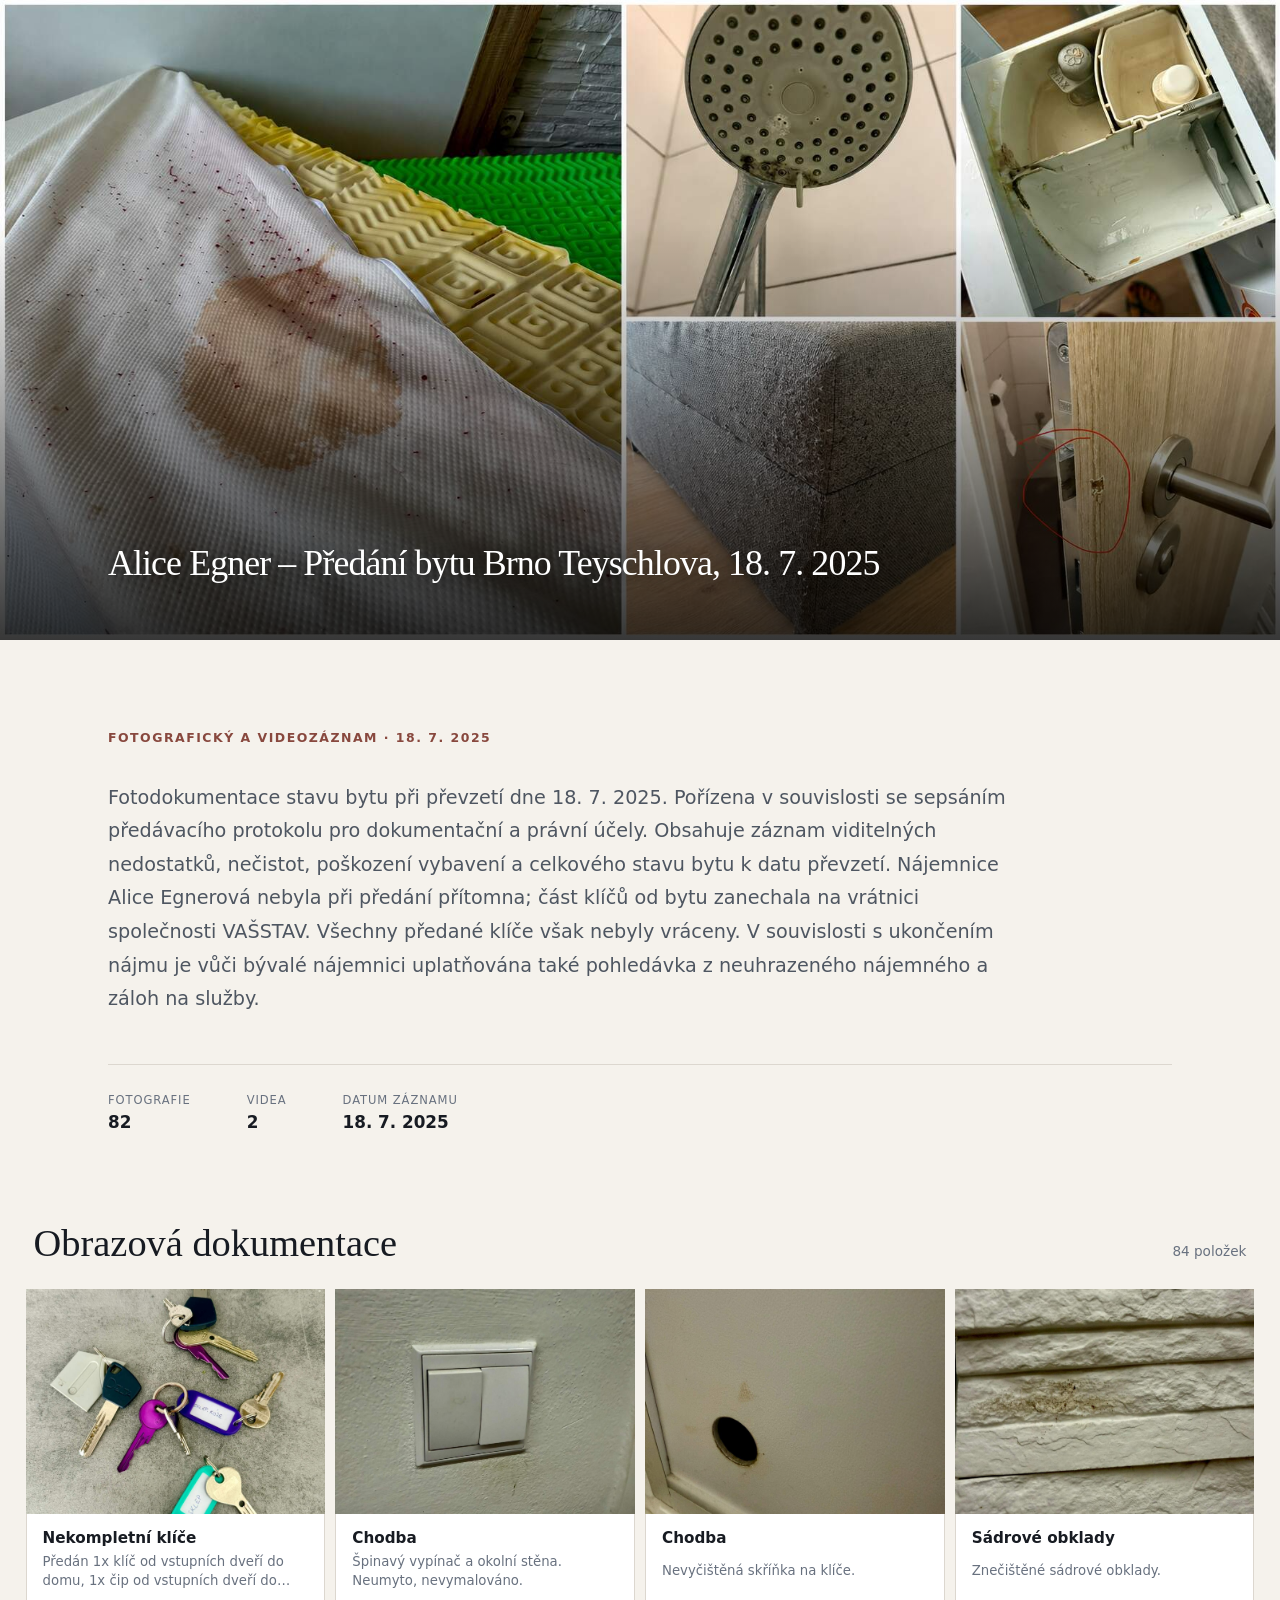
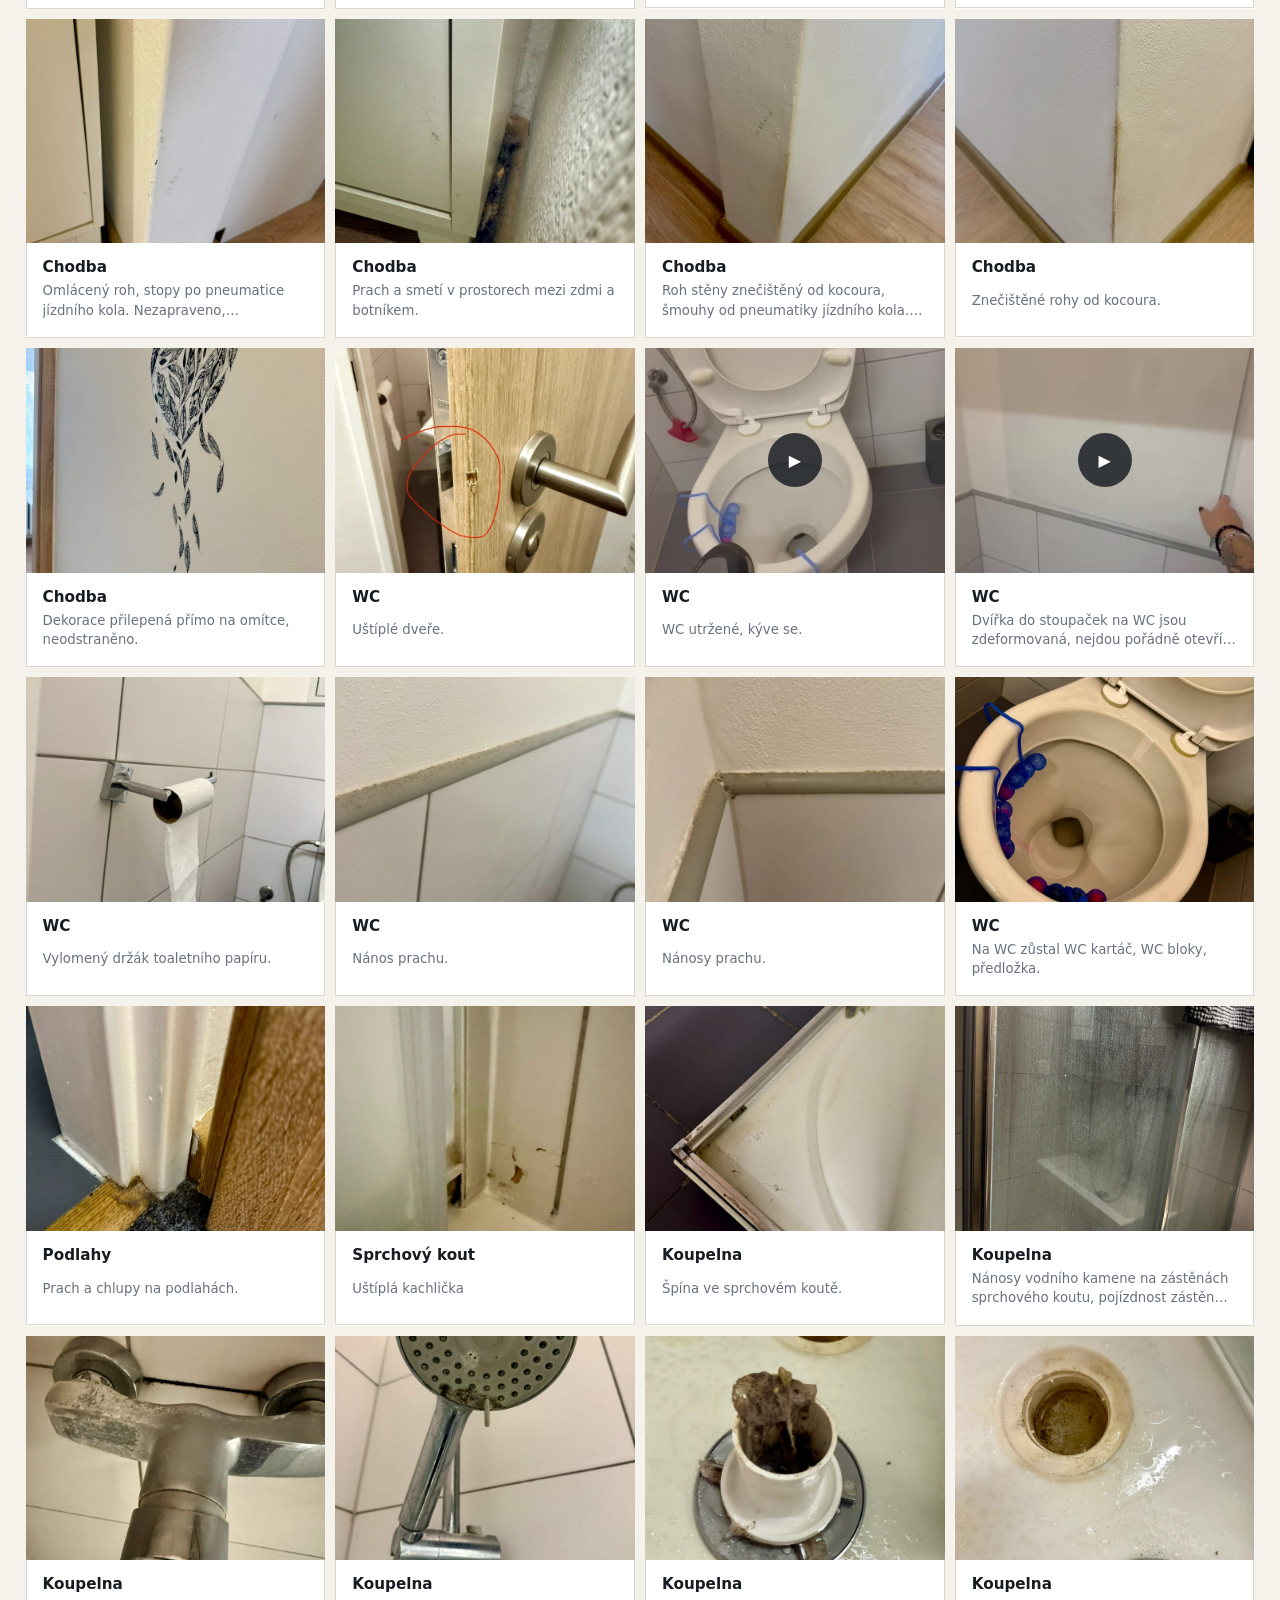
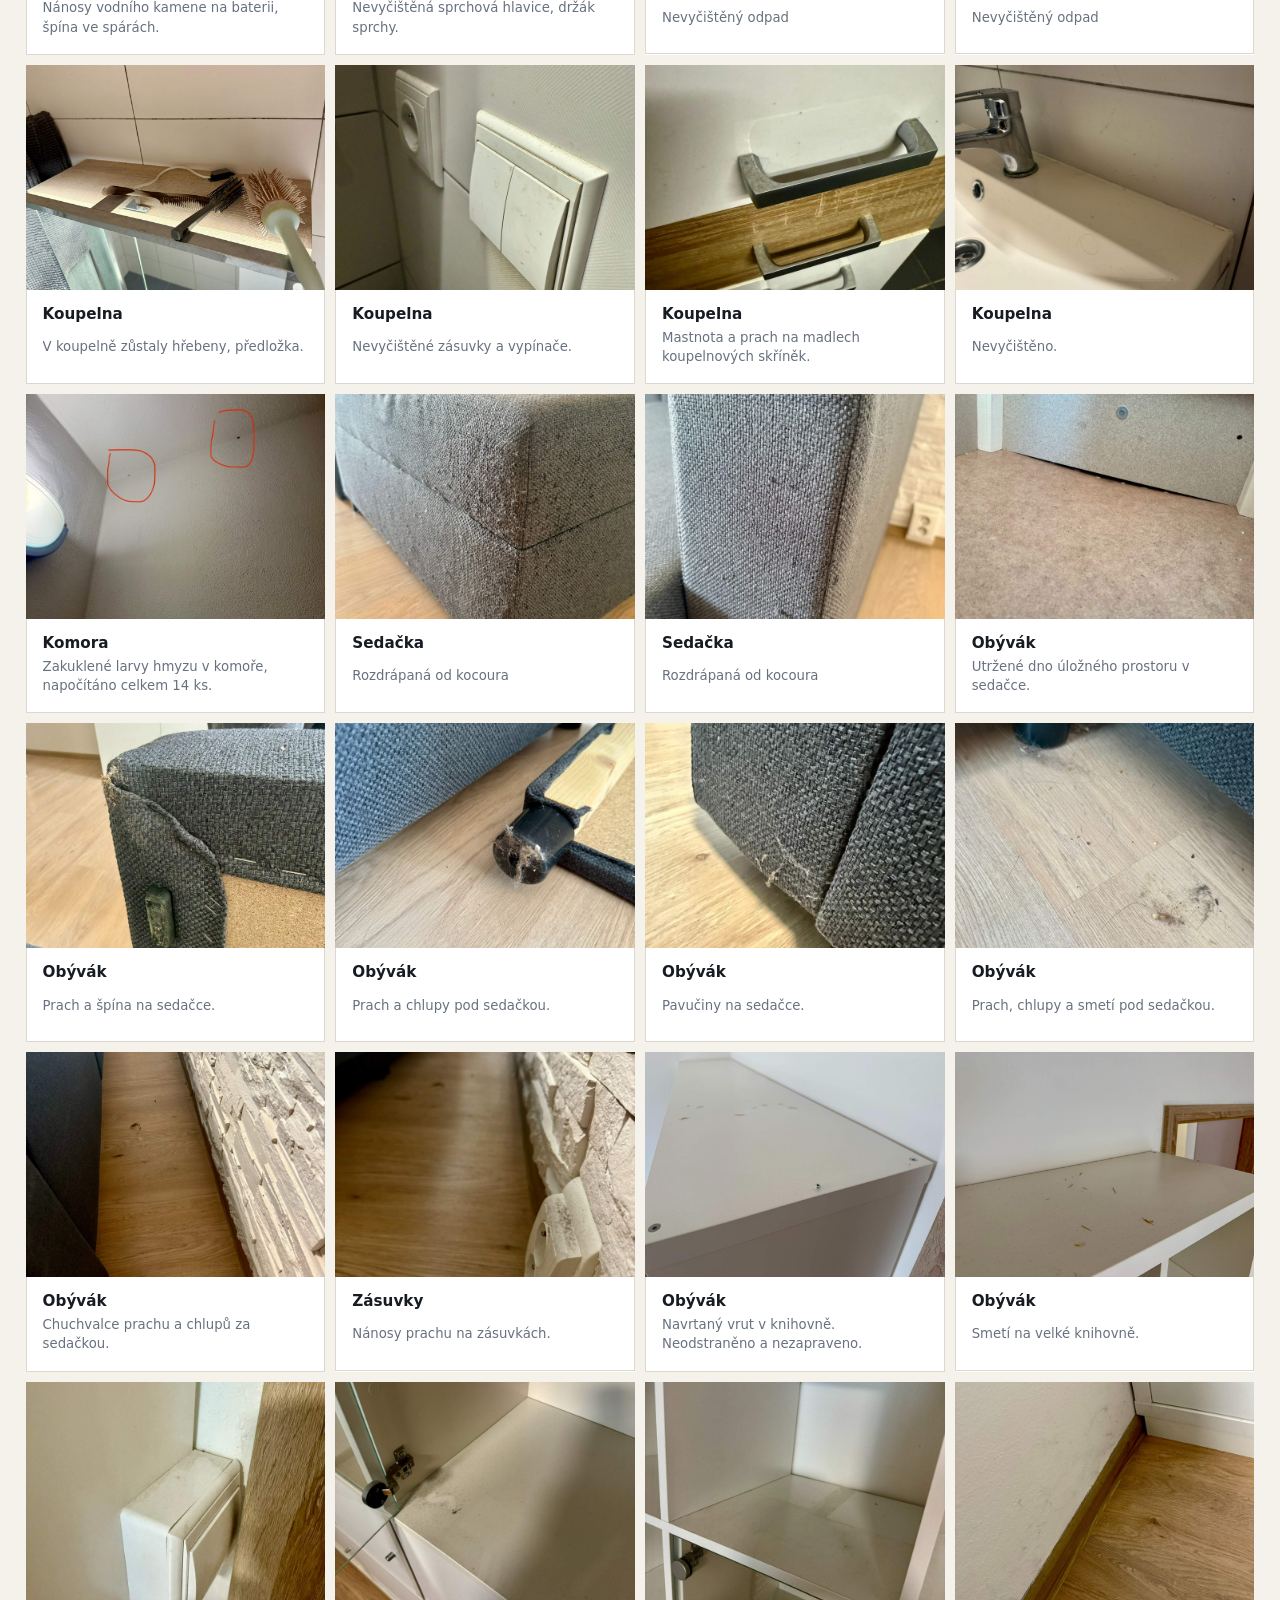
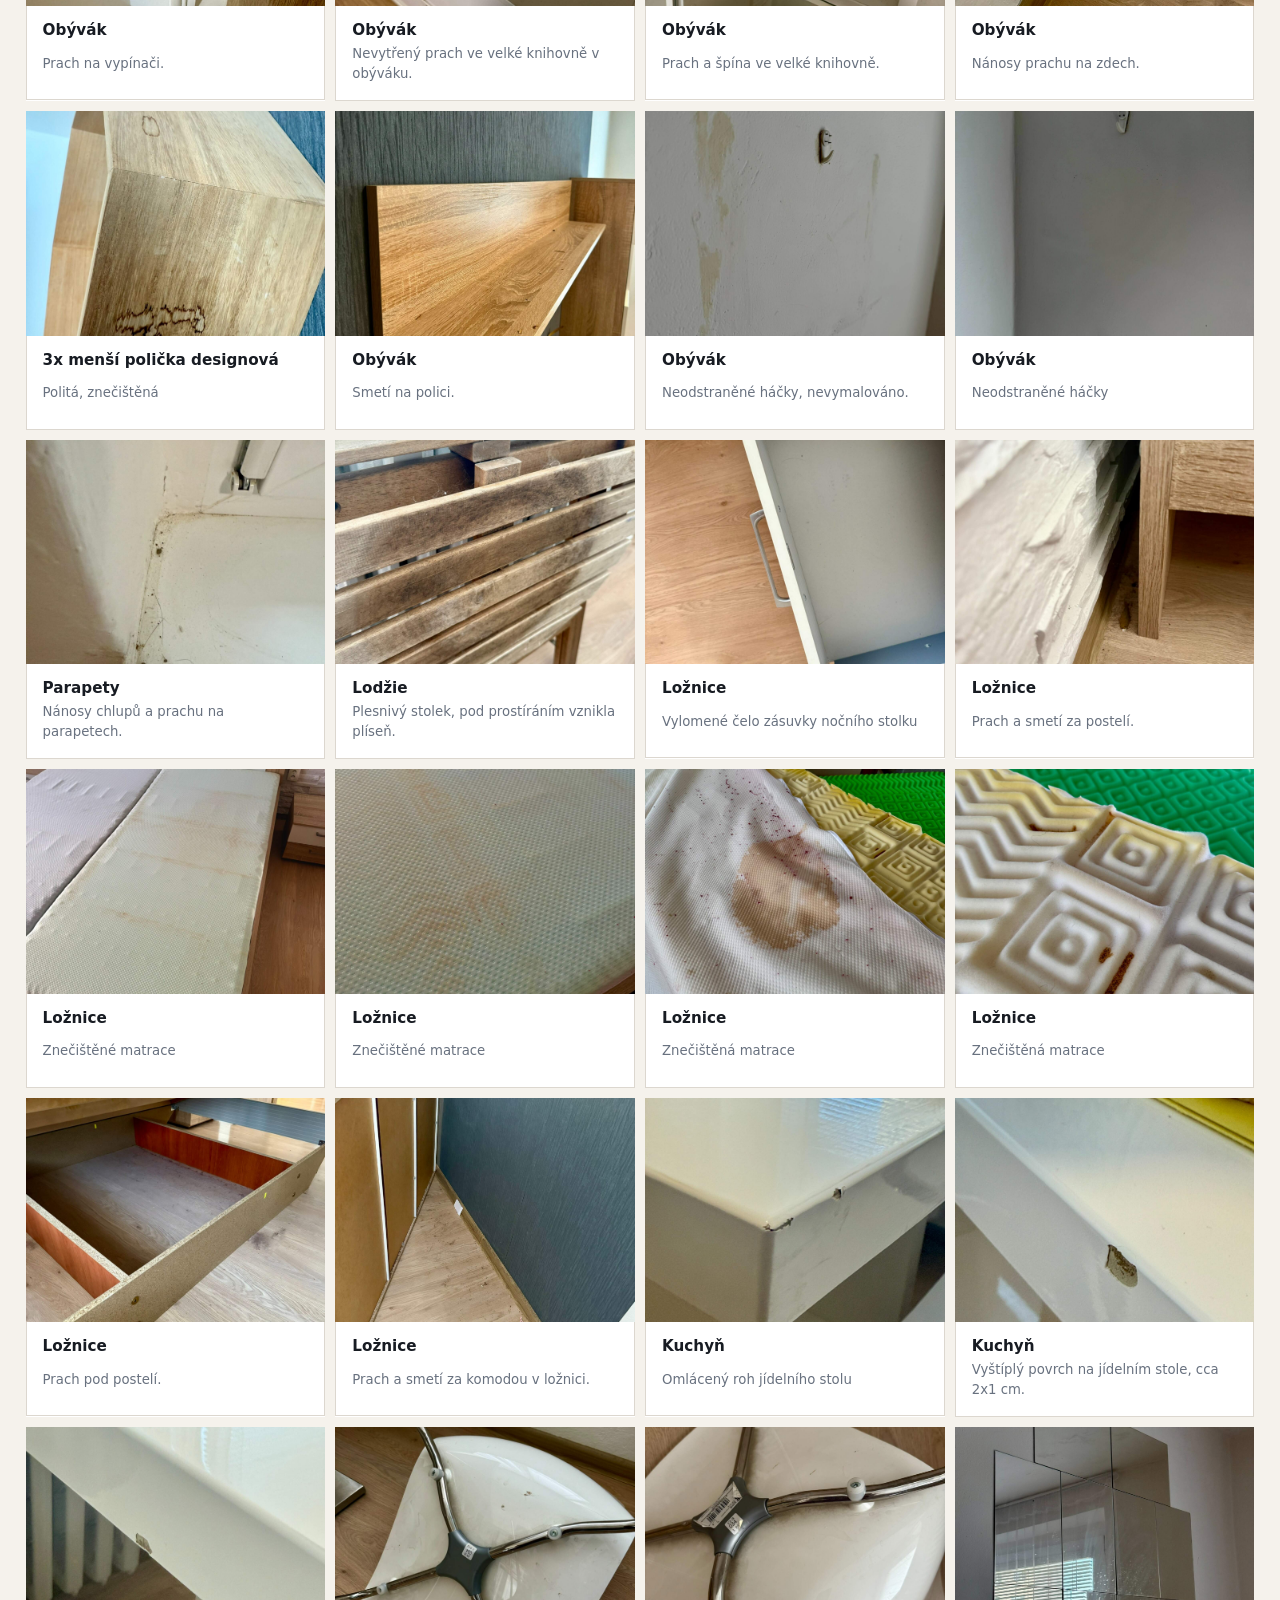
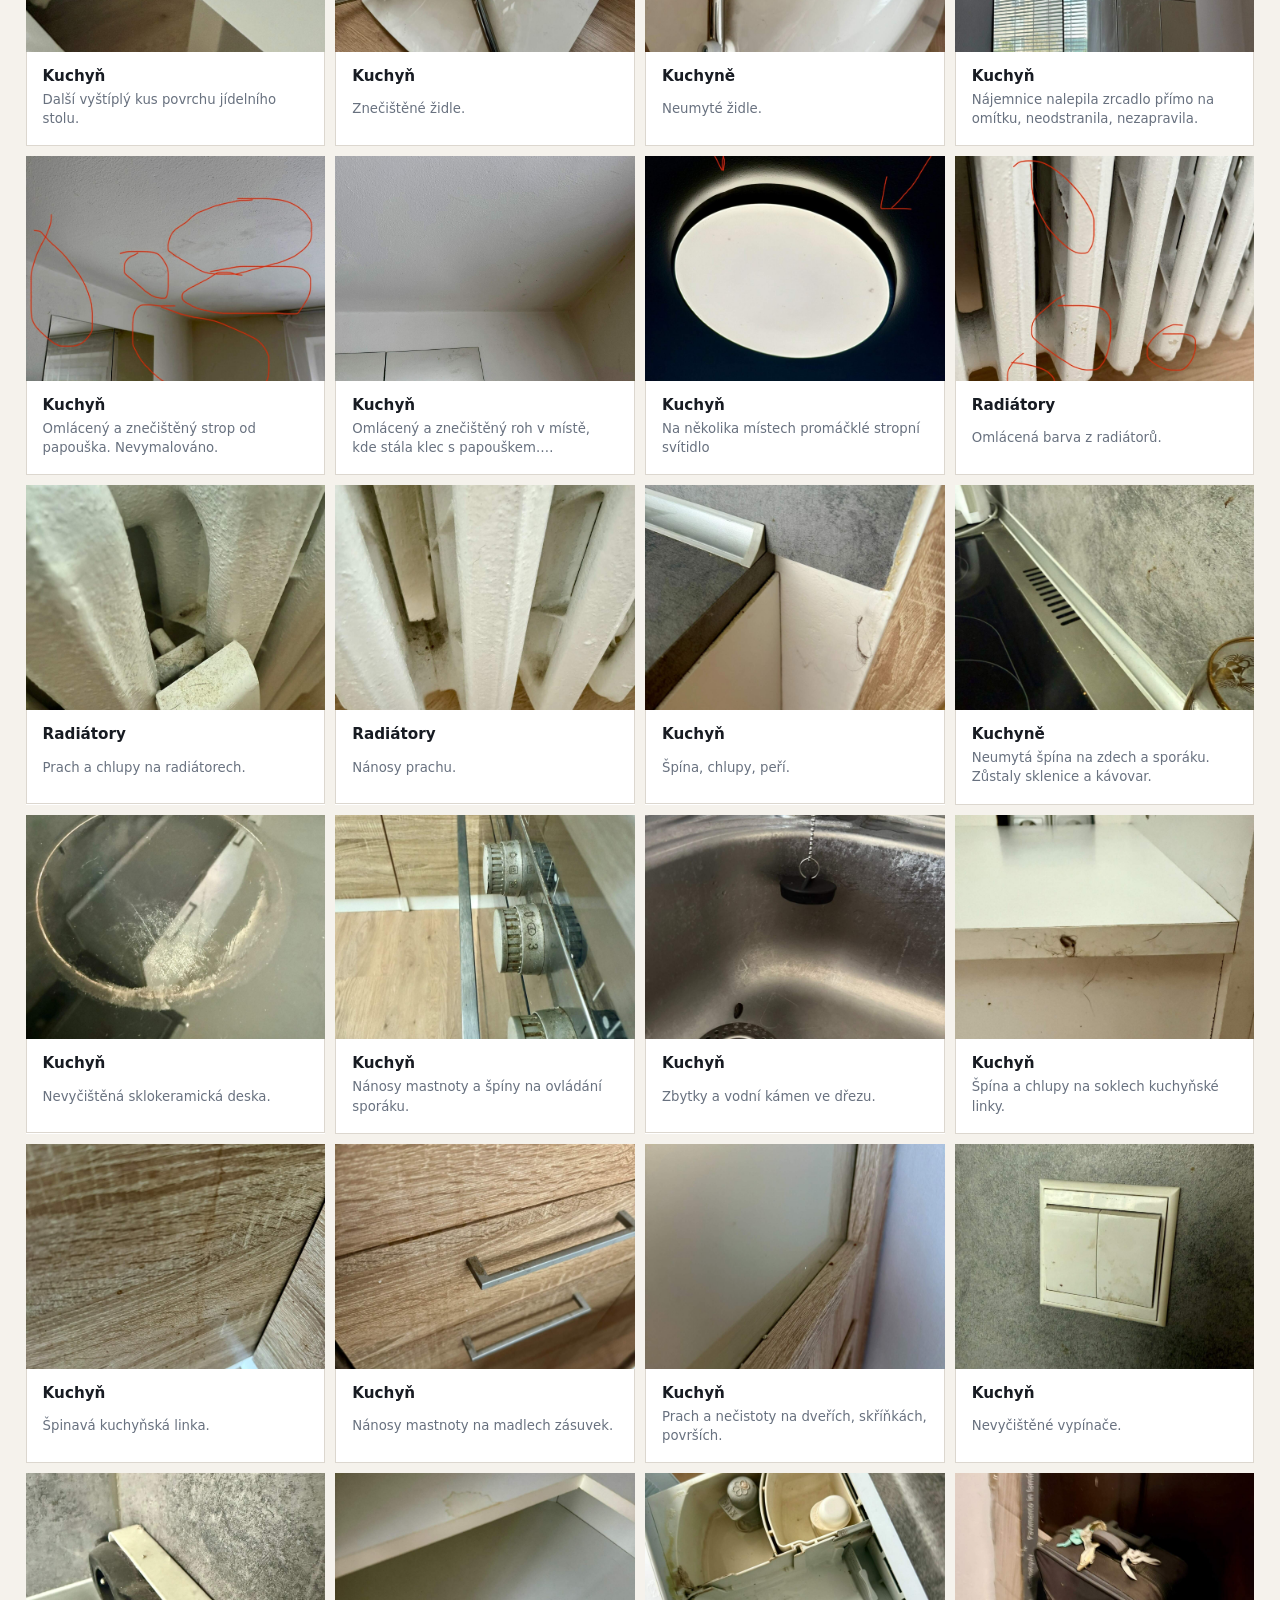
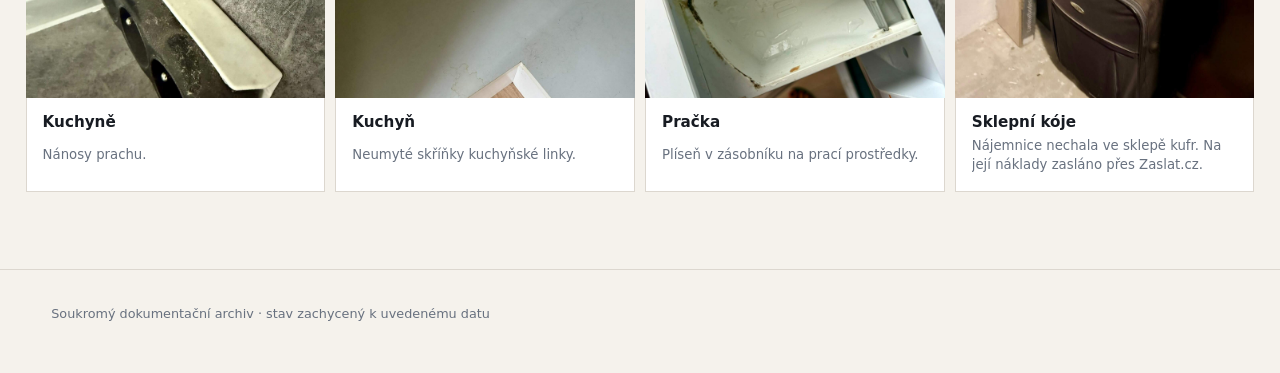
==== commit f7865f5b: "Add files via upload" ====
--- a/index.html
+++ b/index.html
@@ -18,10 +18,10 @@
   <main id="top">
     <figure class="hero">
       <img src="media/001-1722201703.jpg" alt="Koláž zachycující stav bytu při převzetí">
+      <figcaption class="hero-title"><h1>Alice Egner – Předání bytu Brno Teyschlova, 18. 7. 2025</h1></figcaption>
     </figure>
     <section class="intro">
       <p class="eyebrow">Fotografický a videozáznam · 18. 7. 2025</p>
-      <h1>Alice Egner – Předání bytu Brno Teyschlova, 18. 7. 2025</h1>
       <p class="description">Fotodokumentace stavu bytu při převzetí dne 18. 7. 2025. Pořízena v souvislosti se sepsáním předávacího protokolu pro dokumentační a právní účely. Obsahuje záznam viditelných nedostatků, nečistot, poškození vybavení a celkového stavu bytu k datu převzetí.  Nájemnice Alice Egnerová nebyla při předání přítomna; část klíčů od bytu zanechala na vrátnici společnosti VAŠSTAV. Všechny předané klíče však nebyly vráceny. V souvislosti s ukončením nájmu je vůči bývalé nájemnici uplatňována také pohledávka z neuhrazeného nájemného a záloh na služby.</p>
       <dl class="stats" aria-label="Obsah galerie">
         <div><dt>Fotografie</dt><dd>82</dd></div>
--- a/styles.css
+++ b/styles.css
@@ -20,16 +20,18 @@
 }
 button { font: inherit; }
 
-main { min-height: 80vh; }
-.hero { width: 100%; margin: 0; background: #dedbd5; }
-.hero img { display: block; width: 100%; height: auto; aspect-ratio: 2 / 1; object-fit: cover; }
+main { min-width: 0; min-height: 80vh; overflow-x: hidden; }
+.hero { position: relative; width: 100%; max-width: 100vw; margin: 0; overflow: hidden; background: #dedbd5; }
+.hero img { display: block; width: 100%; max-width: 100%; height: auto; aspect-ratio: 2 / 1; object-fit: cover; }
+.hero::after { position: absolute; inset: 35% 0 0; content: ""; background: linear-gradient(to bottom, transparent, rgba(0, 0, 0, .78)); pointer-events: none; }
+.hero-title { position: absolute; z-index: 1; right: 0; bottom: 0; left: 0; padding: clamp(22px, 4.5vw, 64px) max(20px, calc((100vw - 1120px) / 2 + 28px)); color: #fff; }
 .intro {
   max-width: 1120px;
   margin: 0 auto;
   padding: clamp(48px, 7vw, 96px) 28px clamp(58px, 7vw, 92px);
 }
 .eyebrow { margin: 0 0 20px; color: var(--accent); font-size: .78rem; font-weight: 750; letter-spacing: .12em; text-transform: uppercase; }
-h1 { max-width: 940px; margin: 0; font-family: Georgia, "Times New Roman", serif; font-size: clamp(2rem, 4.25vw, 4rem); font-weight: 400; letter-spacing: -.035em; line-height: 1.04; }
+h1 { max-width: 900px; margin: 0; font-family: Georgia, "Times New Roman", serif; font-size: clamp(1.55rem, 2.8vw, 2.8rem); font-weight: 400; letter-spacing: -.025em; line-height: 1.08; text-shadow: 0 2px 18px rgba(0, 0, 0, .45); }
 .description { max-width: 900px; margin: 36px 0 0; color: #4e5661; font-size: clamp(1.02rem, 1.5vw, 1.22rem); line-height: 1.75; }
 .stats { display: flex; flex-wrap: wrap; gap: 28px 56px; margin: 48px 0 0; padding: 28px 0 0; border-top: 1px solid var(--line); }
 .stats div { display: grid; gap: 5px; }
@@ -72,6 +74,10 @@
 
 @media (max-width: 1100px) { .gallery { grid-template-columns: repeat(3, minmax(0, 1fr)); } }
 @media (max-width: 760px) {
+  .hero { width: 100vw; max-width: 100%; }
+  .hero img { width: 100%; max-width: 100%; aspect-ratio: 2 / 1; }
+  .hero-title { padding: 22px 20px; }
+  h1 { font-size: clamp(1.35rem, 6vw, 1.8rem); }
   .intro { padding-inline: 20px; }
   .description { line-height: 1.62; }
   .gallery-section { padding-inline: 10px; }
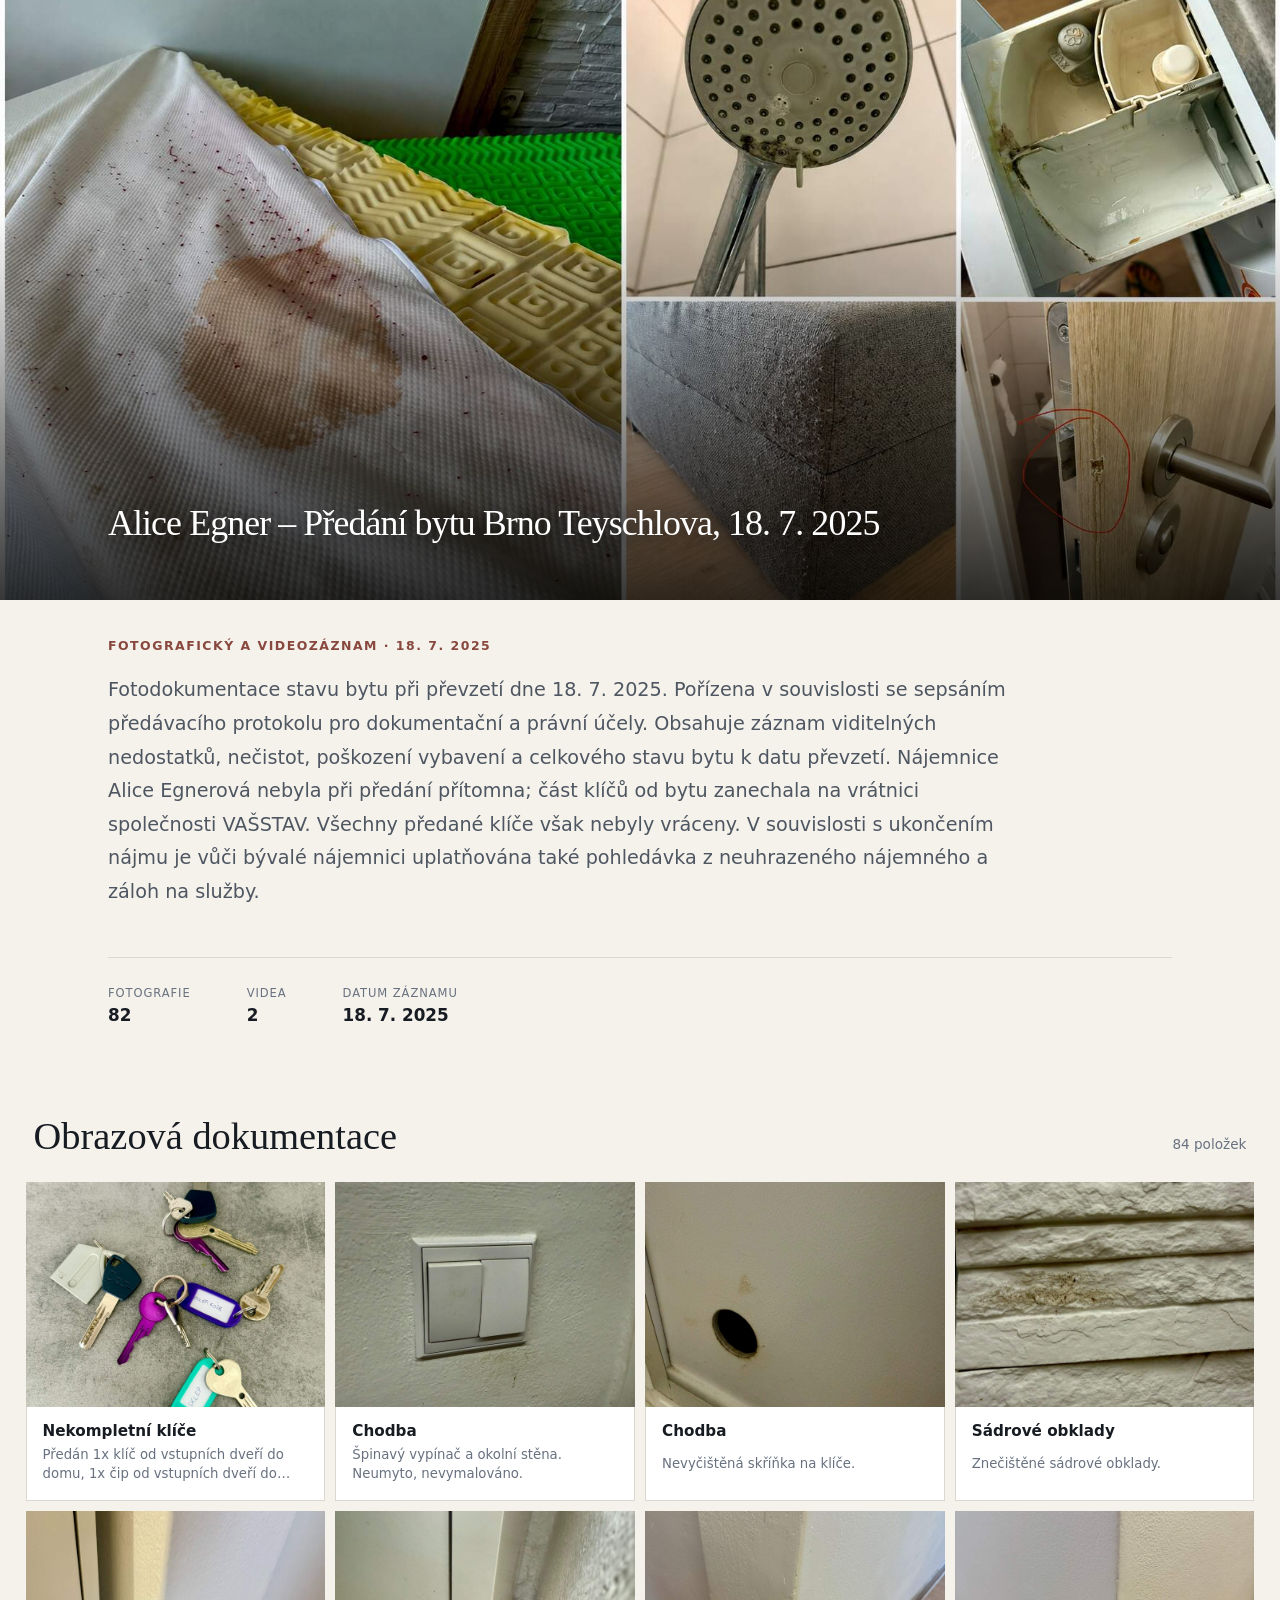
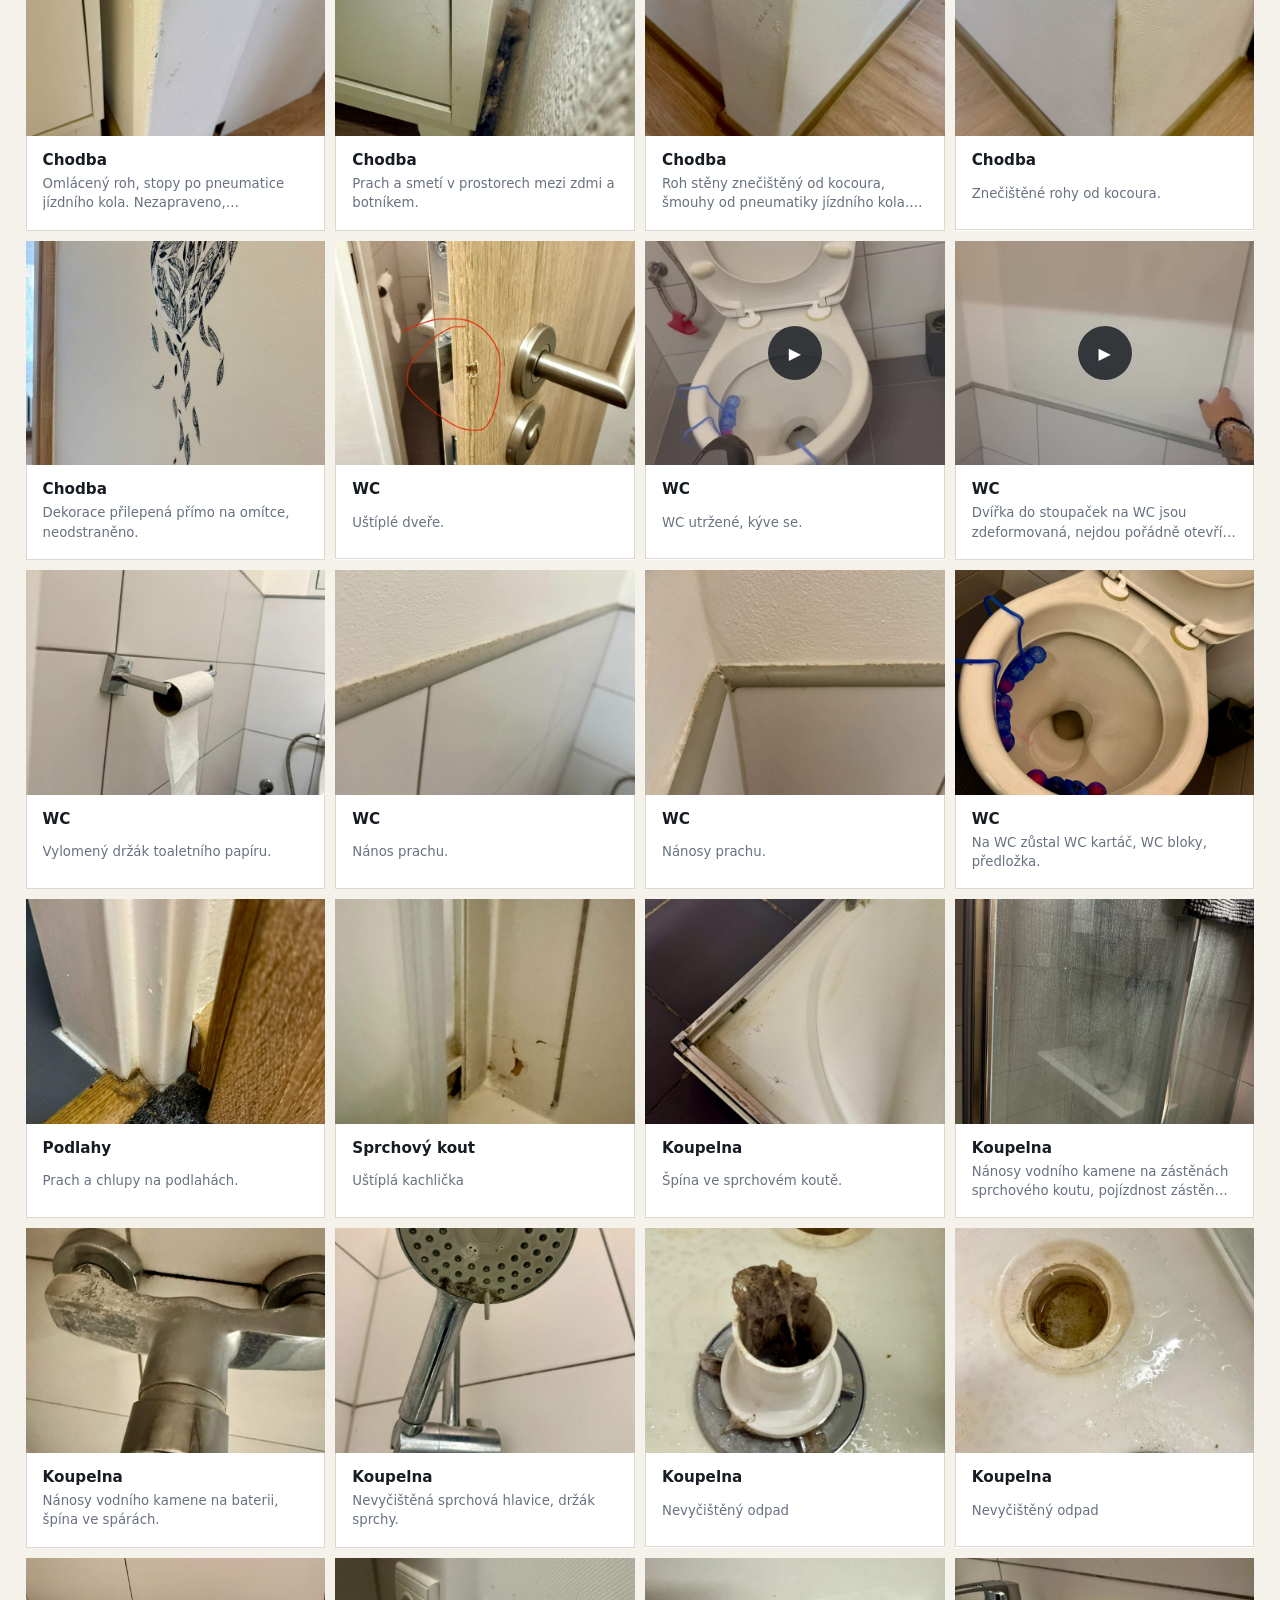
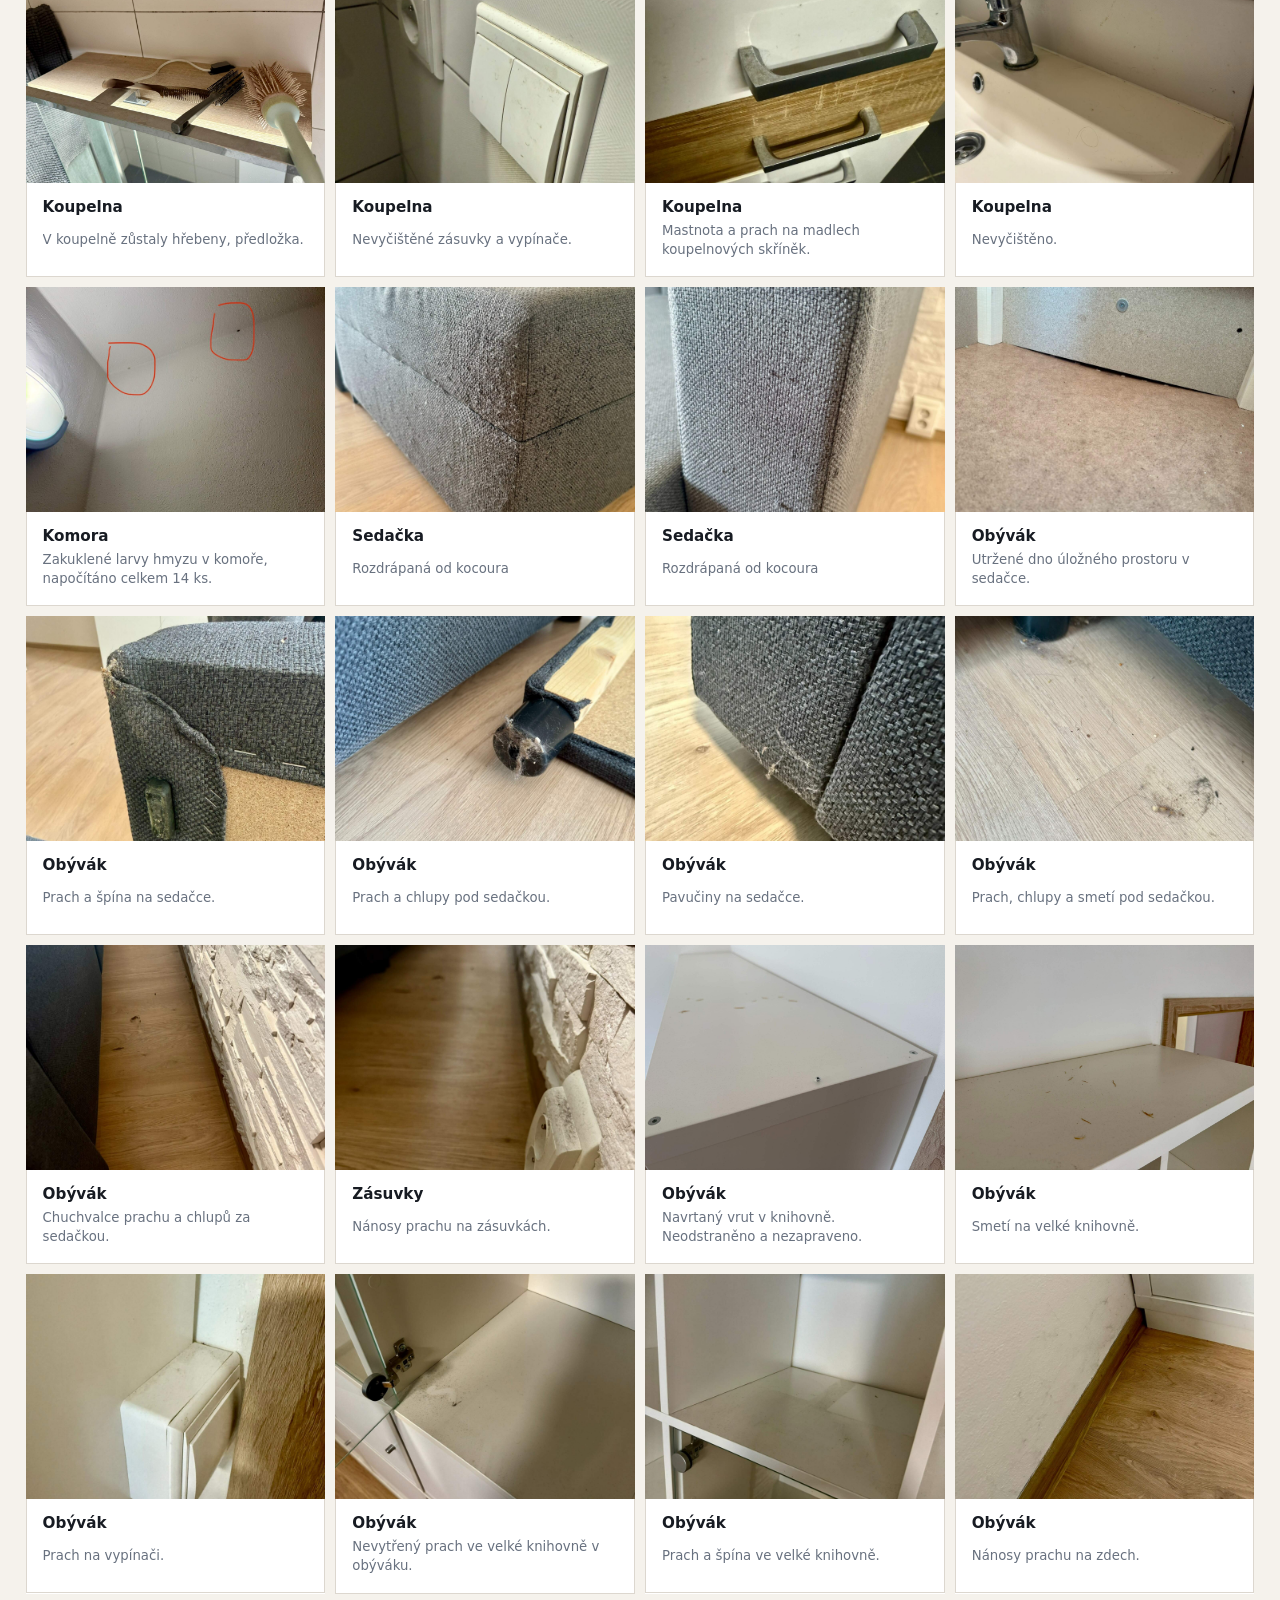
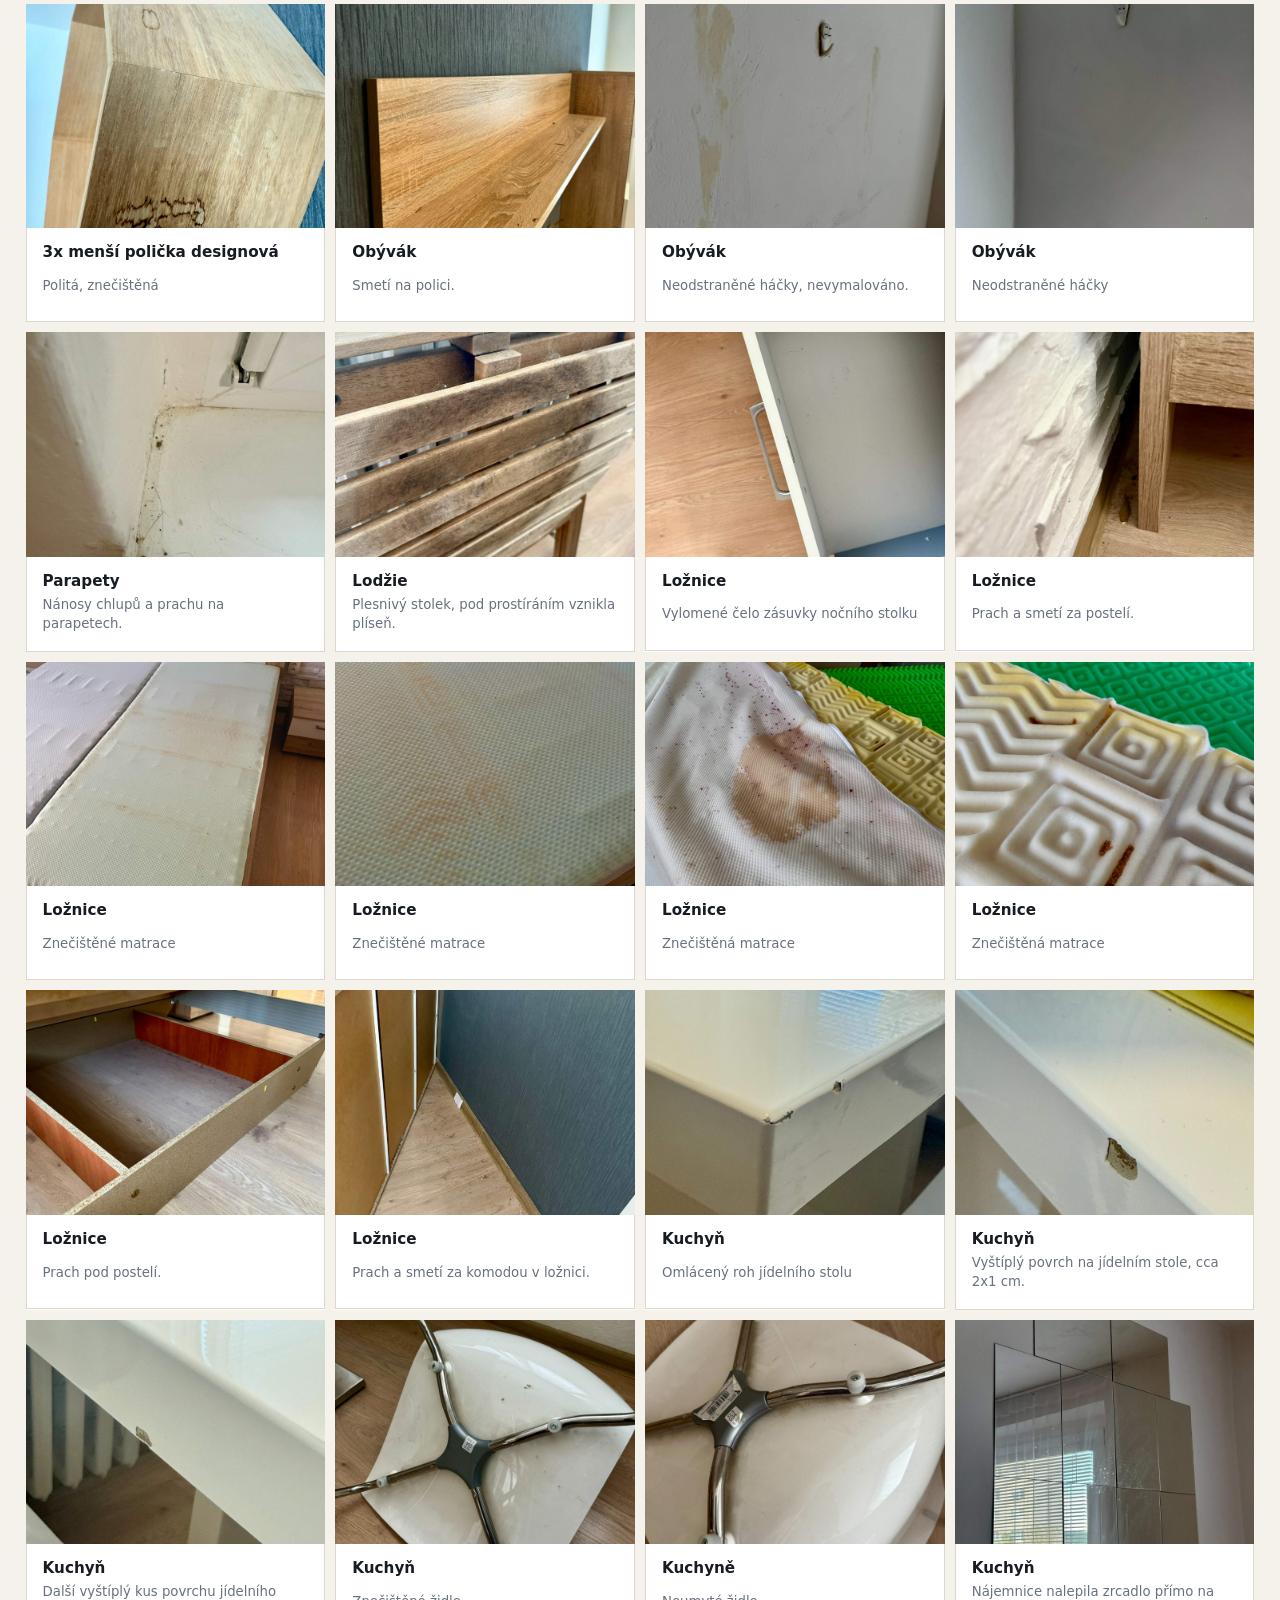
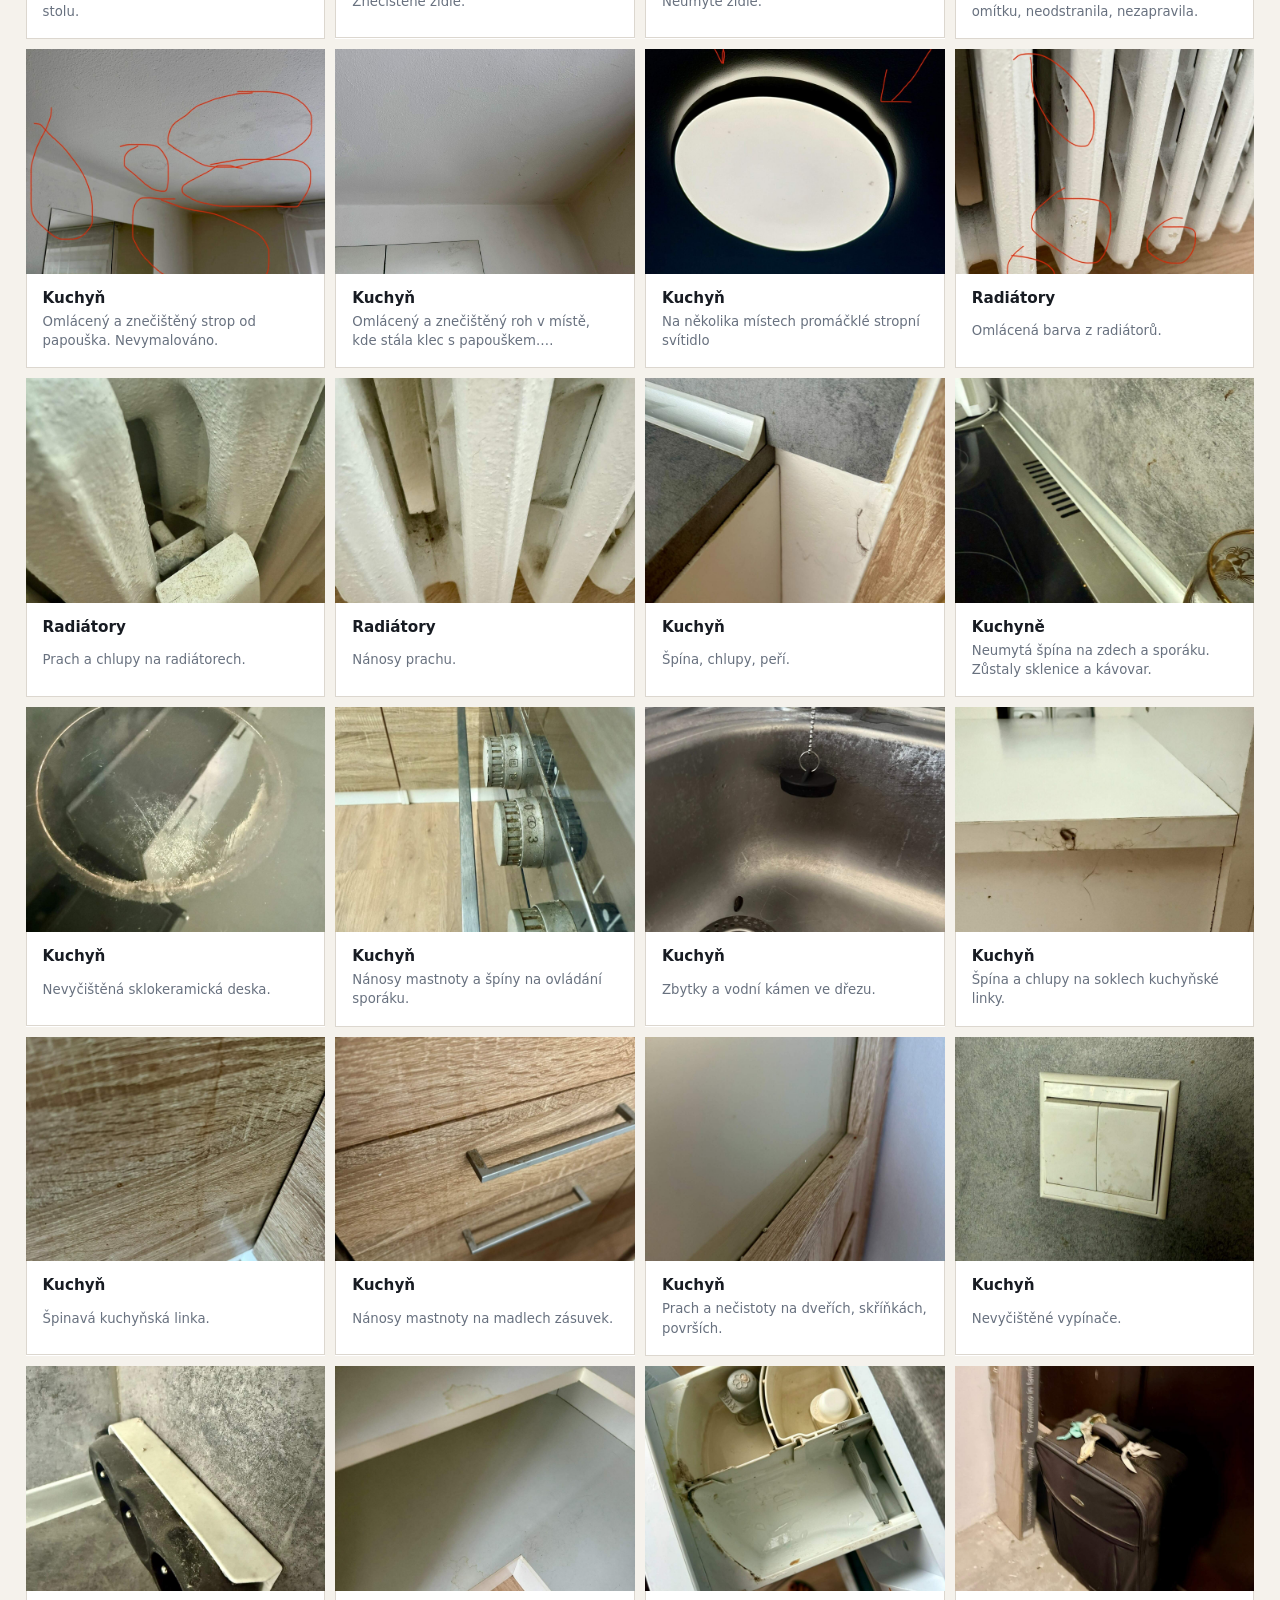
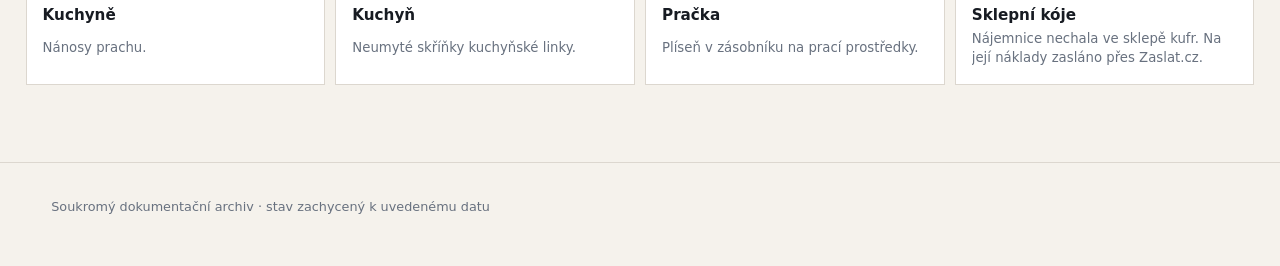
==== commit 5aa90830: "Add files via upload" ====
--- a/index.html
+++ b/index.html
@@ -11,7 +11,7 @@
   <meta property="og:description" content="Fotodokumentace stavu bytu při převzetí dne 18. 7. 2025. Pořízena v souvislosti se sepsáním předávacího protokolu pro dokumentační a právní účely. Obsahuje záznam viditelných nedostatků, nečistot, poškození vybavení a celkového stavu bytu k datu převzetí.  Nájemnice Alice Egnerová nebyla při předání přítomna; část klíčů od bytu zanechala na vrátnici společnosti VAŠSTAV. Všechny předané klíče však nebyly vráceny. V souvislosti s ukončením nájmu je vůči bývalé nájemnici uplatňována také pohledávka z neuhrazeného nájemného a záloh na služby.">
   <meta property="og:image" content="media/001-1722201703.jpg">
   <meta name="twitter:card" content="summary_large_image">
-  <link rel="stylesheet" href="styles.css">
+  <link rel="stylesheet" href="styles.css?v=6">
   <script type="application/ld+json">{"@context":"https://schema.org","@type":"CollectionPage","name":"Alice Egner – Předání bytu Brno Teyschlova, 18. 7. 2025","description":"Fotodokumentace stavu bytu při převzetí dne 18. 7. 2025. Pořízena v souvislosti se sepsáním předávacího protokolu pro dokumentační a právní účely. Obsahuje záznam viditelných nedostatků, nečistot, poškození vybavení a celkového stavu bytu k datu převzetí.  Nájemnice Alice Egnerová nebyla při předání přítomna; část klíčů od bytu zanechala na vrátnici společnosti VAŠSTAV. Všechny předané klíče však nebyly vráceny. V souvislosti s ukončením nájmu je vůči bývalé nájemnici uplatňována také pohledávka z neuhrazeného nájemného a záloh na služby.","dateCreated":"2025-07-18","mainEntity":{"@type":"ImageGallery","name":"Alice Egner – Předání bytu Brno Teyschlova, 18. 7. 2025","associatedMedia":[{"@type":"ImageObject","contentUrl":"media/001-1722201703.jpg","name":"ChatGPT Image 21. 8. 2026 15_43_06","caption":""},{"@type":"ImageObject","contentUrl":"media/002-1683373330.jpg","name":"Nekompletní klíče","caption":"Předán 1x klíč od vstupních dveří do domu, 1x čip od vstupních dveří do domu, 2x klíč od bytu, 1x klíč od sklepa, 1x klíč od sklepní kóje, 2x klíč od schránky, 2x klíč od popelnic. Chybí 1x klíč od vstupních dveří do domu, 1x čip od vstupních dvěří do domu, 2x klíč od bytu."},{"@type":"ImageObject","contentUrl":"media/003-1683373408.jpg","name":"Chodba","caption":"Špinavý vypínač a okolní stěna. Neumyto, nevymalováno."},{"@type":"ImageObject","contentUrl":"media/004-1683373457.jpg","name":"Chodba","caption":"Nevyčištěná skříňka na klíče."},{"@type":"ImageObject","contentUrl":"media/005-1683373562.jpg","name":"Sádrové obklady","caption":"Znečištěné sádrové obklady."},{"@type":"ImageObject","contentUrl":"media/006-1683383728.jpg","name":"Chodba","caption":"Omlácený roh, stopy po pneumatice jízdního kola. Nezapraveno, nevymalováno."},{"@type":"ImageObject","contentUrl":"media/007-1683373448.jpg","name":"Chodba","caption":"Prach a smetí v prostorech mezi zdmi a botníkem."},{"@type":"ImageObject","contentUrl":"media/008-1683373419.jpg","name":"Chodba","caption":"Roh stěny znečištěný od kocoura, šmouhy od pneumatiky jízdního kola. Nevymalováno."},{"@type":"ImageObject","contentUrl":"media/009-1683373698.jpg","name":"Chodba","caption":"Znečištěné rohy od kocoura."},{"@type":"ImageObject","contentUrl":"media/010-1683373409.jpg","name":"Chodba","caption":"Dekorace přilepená přímo na omítce, neodstraněno."},{"@type":"ImageObject","contentUrl":"media/011-1683373686.jpg","name":"WC","caption":"Uštíplé dveře."},{"@type":"ImageObject","contentUrl":"media/014-1683373668.jpg","name":"WC","caption":"Vylomený držák toaletního papíru."},{"@type":"ImageObject","contentUrl":"media/015-1683373593.jpg","name":"WC","caption":"Nános prachu."},{"@type":"ImageObject","contentUrl":"media/016-1683373474.jpg","name":"WC","caption":"Nánosy prachu."},{"@type":"ImageObject","contentUrl":"media/017-1683373455.jpg","name":"WC","caption":"Na WC zůstal WC kartáč, WC bloky, předložka."},{"@type":"ImageObject","contentUrl":"media/018-1683373563.jpg","name":"Podlahy","caption":"Prach a chlupy na podlahách."},{"@type":"ImageObject","contentUrl":"media/019-1683373324.jpg","name":"Sprchový kout","caption":"Uštíplá kachlička"},{"@type":"ImageObject","contentUrl":"media/020-1683373609.jpg","name":"Koupelna","caption":"Špína ve sprchovém koutě."},{"@type":"ImageObject","contentUrl":"media/021-1683373486.jpg","name":"Koupelna","caption":"Nánosy vodního kamene na zástěnách sprchového koutu, pojízdnost zástěn omezena vodním kamenem."},{"@type":"ImageObject","contentUrl":"media/022-1683373494.jpg","name":"Koupelna","caption":"Nánosy vodního kamene na baterii, špína ve spárách."},{"@type":"ImageObject","contentUrl":"media/023-1683373493.jpg","name":"Koupelna","caption":"Nevyčištěná sprchová hlavice, držák sprchy."},{"@type":"ImageObject","contentUrl":"media/024-1683768795.jpg","name":"Koupelna","caption":"Nevyčištěný odpad"},{"@type":"ImageObject","contentUrl":"media/025-1683768796.jpg","name":"Koupelna","caption":"Nevyčištěný odpad"},{"@type":"ImageObject","contentUrl":"media/026-1683373477.jpg","name":"Koupelna","caption":"V koupelně zůstaly hřebeny, předložka."},{"@type":"ImageObject","contentUrl":"media/027-1683373595.jpg","name":"Koupelna","caption":"Nevyčištěné zásuvky a vypínače."},{"@type":"ImageObject","contentUrl":"media/028-1683373504.jpg","name":"Koupelna","caption":"Mastnota a prach na madlech koupelnových skříněk."},{"@type":"ImageObject","contentUrl":"media/029-1683373483.jpg","name":"Koupelna","caption":"Nevyčištěno."},{"@type":"ImageObject","contentUrl":"media/030-1683373648.jpg","name":"Komora","caption":"Zakuklené larvy hmyzu v komoře, napočítáno celkem 14 ks."},{"@type":"ImageObject","contentUrl":"media/031-1683373340.jpg","name":"Sedačka","caption":"Rozdrápaná od kocoura"},{"@type":"ImageObject","contentUrl":"media/032-1683373338.jpg","name":"Sedačka","caption":"Rozdrápaná od kocoura"},{"@type":"ImageObject","contentUrl":"media/033-1683374472.jpg","name":"Obývák","caption":"Utržené dno úložného prostoru v sedačce."},{"@type":"ImageObject","contentUrl":"media/034-1683374873.jpg","name":"Obývák","caption":"Prach a špína na sedačce."},{"@type":"ImageObject","contentUrl":"media/035-1683374487.jpg","name":"Obývák","caption":"Prach a chlupy pod sedačkou."},{"@type":"ImageObject","contentUrl":"media/036-1683373553.jpg","name":"Obývák","caption":"Pavučiny na sedačce."},{"@type":"ImageObject","contentUrl":"media/037-1683374478.jpg","name":"Obývák","caption":"Prach, chlupy a smetí pod sedačkou."},{"@type":"ImageObject","contentUrl":"media/038-1683373537.jpg","name":"Obývák","caption":"Chuchvalce prachu a chlupů za sedačkou."},{"@type":"ImageObject","contentUrl":"media/039-1683373538.jpg","name":"Zásuvky","caption":"Nánosy prachu na zásuvkách."},{"@type":"ImageObject","contentUrl":"media/040-1683374459.jpg","name":"Obývák","caption":"Navrtaný vrut v knihovně. Neodstraněno a nezapraveno."},{"@type":"ImageObject","contentUrl":"media/041-1683373525.jpg","name":"Obývák","caption":"Smetí na velké knihovně."},{"@type":"ImageObject","contentUrl":"media/042-1683373645.jpg","name":"Obývák","caption":"Prach na vypínači."},{"@type":"ImageObject","contentUrl":"media/043-1683373514.jpg","name":"Obývák","caption":"Nevytřený prach ve velké knihovně v obýváku."},{"@type":"ImageObject","contentUrl":"media/044-1683373655.jpg","name":"Obývák","caption":"Prach a špína ve velké knihovně."},{"@type":"ImageObject","contentUrl":"media/045-1683373526.jpg","name":"Obývák","caption":"Nánosy prachu na zdech."},{"@type":"ImageObject","contentUrl":"media/046-1683373348.jpg","name":"3x menší polička designová","caption":"Politá, znečištěná"},{"@type":"ImageObject","contentUrl":"media/047-1683373657.jpg","name":"Obývák","caption":"Smetí na polici."},{"@type":"ImageObject","contentUrl":"media/048-1683373347.jpg","name":"Obývák","caption":"Neodstraněné háčky, nevymalováno."},{"@type":"ImageObject","contentUrl":"media/049-1683373353.jpg","name":"Obývák","caption":"Neodstraněné háčky"},{"@type":"ImageObject","contentUrl":"media/050-1683373552.jpg","name":"Parapety","caption":"Nánosy chlupů a prachu na parapetech."},{"@type":"ImageObject","contentUrl":"media/051-1683373354.jpg","name":"Lodžie","caption":"Plesnivý stolek, pod prostíráním vznikla plíseň."},{"@type":"ImageObject","contentUrl":"media/052-1683373363.jpg","name":"Ložnice","caption":"Vylomené čelo zásuvky nočního stolku"},{"@type":"ImageObject","contentUrl":"media/053-1683373620.jpg","name":"Ložnice","caption":"Prach a smetí za postelí."},{"@type":"ImageObject","contentUrl":"media/054-1683373366.jpg","name":"Ložnice","caption":"Znečištěné matrace"},{"@type":"ImageObject","contentUrl":"media/055-1683373376.jpg","name":"Ložnice","caption":"Znečištěné matrace"},{"@type":"ImageObject","contentUrl":"media/056-1683768790.jpg","name":"Ložnice","caption":"Znečištěná matrace"},{"@type":"ImageObject","contentUrl":"media/057-1683768794.jpg","name":"Ložnice","caption":"Znečištěná matrace"},{"@type":"ImageObject","contentUrl":"media/058-1683373506.jpg","name":"Ložnice","caption":"Prach pod postelí."},{"@type":"ImageObject","contentUrl":"media/059-1683373632.jpg","name":"Ložnice","caption":"Prach a smetí za komodou v ložnici."},{"@type":"ImageObject","contentUrl":"media/060-1683373386.jpg","name":"Kuchyň","caption":"Omlácený roh jídelního stolu"},{"@type":"ImageObject","contentUrl":"media/061-1683374878.jpg","name":"Kuchyň","caption":"Vyštíplý povrch na jídelním stole, cca 2x1 cm."},{"@type":"ImageObject","contentUrl":"media/062-1683374879.jpg","name":"Kuchyň","caption":"Další vyštíplý kus povrchu jídelního stolu."},{"@type":"ImageObject","contentUrl":"media/063-1683373429.jpg","name":"Kuchyň","caption":"Znečištěné židle."},{"@type":"ImageObject","contentUrl":"media/064-1683374430.jpg","name":"Kuchyně","caption":"Neumyté židle."},{"@type":"ImageObject","contentUrl":"media/065-1683373387.jpg","name":"Kuchyň","caption":"Nájemnice nalepila zrcadlo přímo na omítku, neodstranila, nezapravila."},{"@type":"ImageObject","contentUrl":"media/066-1683373666.jpg","name":"Kuchyň","caption":"Omlácený a znečištěný strop od papouška. Nevymalováno."},{"@type":"ImageObject","contentUrl":"media/067-1683373395.jpg","name":"Kuchyň","caption":"Omlácený a znečištěný roh v místě, kde stála klec s papouškem. Nezapraveno, nevymalováno."},{"@type":"ImageObject","contentUrl":"media/068-1683373375.jpg","name":"Kuchyň","caption":"Na několika místech promáčklé stropní svítidlo"},{"@type":"ImageObject","contentUrl":"media/069-1683373619.jpg","name":"Radiátory","caption":"Omlácená barva z radiátorů."},{"@type":"ImageObject","contentUrl":"media/070-1683373633.jpg","name":"Radiátory","caption":"Prach a chlupy na radiátorech."},{"@type":"ImageObject","contentUrl":"media/071-1683373513.jpg","name":"Radiátory","caption":"Nánosy prachu."},{"@type":"ImageObject","contentUrl":"media/072-1683373418.jpg","name":"Kuchyň","caption":"Špína, chlupy, peří."},{"@type":"ImageObject","contentUrl":"media/073-1683373703.jpg","name":"Kuchyně","caption":"Neumytá špína na zdech a sporáku. Zůstaly sklenice a kávovar."},{"@type":"ImageObject","contentUrl":"media/074-1683373428.jpg","name":"Kuchyň","caption":"Nevyčištěná sklokeramická deska."},{"@type":"ImageObject","contentUrl":"media/075-1683373714.jpg","name":"Kuchyň","caption":"Nánosy mastnoty a špíny na ovládání sporáku."},{"@type":"ImageObject","contentUrl":"media/076-1683374431.jpg","name":"Kuchyň","caption":"Zbytky a vodní kámen ve dřezu."},{"@type":"ImageObject","contentUrl":"media/077-1683374440.jpg","name":"Kuchyň","caption":"Špína a chlupy na soklech kuchyňské linky."},{"@type":"ImageObject","contentUrl":"media/078-1683373437.jpg","name":"Kuchyň","caption":"Špinavá kuchyňská linka."},{"@type":"ImageObject","contentUrl":"media/079-1683373436.jpg","name":"Kuchyň","caption":"Nánosy mastnoty na madlech zásuvek."},{"@type":"ImageObject","contentUrl":"media/080-1683373447.jpg","name":"Kuchyň","caption":"Prach a nečistoty na dveřích, skříňkách, površích."},{"@type":"ImageObject","contentUrl":"media/081-1683373707.jpg","name":"Kuchyň","caption":"Nevyčištěné vypínače."},{"@type":"ImageObject","contentUrl":"media/082-1683373720.jpg","name":"Kuchyně","caption":"Nánosy prachu."},{"@type":"ImageObject","contentUrl":"media/083-1683374457.jpg","name":"Kuchyň","caption":"Neumyté skříňky kuchyňské linky."},{"@type":"ImageObject","contentUrl":"media/084-1683373580.jpg","name":"Pračka","caption":"Plíseň v zásobníku na prací prostředky."},{"@type":"ImageObject","contentUrl":"media/085-1683373581.jpg","name":"Sklepní kóje","caption":"Nájemnice nechala ve sklepě kufr. Na její náklady zasláno přes Zaslat.cz."}]}}</script>
 </head>
 <body>
@@ -815,6 +815,6 @@
   </dialog>
 
   <script>window.ALBUM_MEDIA=[{"id":"1683373330","order":2,"type":"photo","title":"Nekompletní klíče","description":"Předán 1x klíč od vstupních dveří do domu, 1x čip od vstupních dveří do domu, 2x klíč od bytu, 1x klíč od sklepa, 1x klíč od sklepní kóje, 2x klíč od schránky, 2x klíč od popelnic. Chybí 1x klíč od vstupních dveří do domu, 1x čip od vstupních dvěří do domu, 2x klíč od bytu.","filename":"IMG_9513.jpg","width":1500,"height":2000,"date":"18. 7. 2025","time":"16:24","source":"https://img47.rajce.idnes.cz/d4701/19/19650/19650326_3b963e950f03712a65cf0fb437605184/images/IMG_9513.jpg","thumbnailSource":"https://img47.rajce.idnes.cz/d4701/19/19650/19650326_3b963e950f03712a65cf0fb437605184/thumb/IMG_9513.jpg","localPath":"media/002-1683373330.jpg","posterPath":null},{"id":"1683373408","order":3,"type":"photo","title":"Chodba","description":"Špinavý vypínač a okolní stěna. Neumyto, nevymalováno.","filename":"IMG_9552.jpg","width":1500,"height":2000,"date":"18. 7. 2025","time":"17:22","source":"https://img47.rajce.idnes.cz/d4701/19/19650/19650326_3b963e950f03712a65cf0fb437605184/images/IMG_9552.jpg","thumbnailSource":"https://img47.rajce.idnes.cz/d4701/19/19650/19650326_3b963e950f03712a65cf0fb437605184/thumb/IMG_9552.jpg","localPath":"media/003-1683373408.jpg","posterPath":null},{"id":"1683373457","order":4,"type":"photo","title":"Chodba","description":"Nevyčištěná skříňka na klíče.","filename":"IMG_9580.jpg","width":1500,"height":2000,"date":"18. 7. 2025","time":"17:28","source":"https://img47.rajce.idnes.cz/d4701/19/19650/19650326_3b963e950f03712a65cf0fb437605184/images/IMG_9580.jpg","thumbnailSource":"https://img47.rajce.idnes.cz/d4701/19/19650/19650326_3b963e950f03712a65cf0fb437605184/thumb/IMG_9580.jpg","localPath":"media/004-1683373457.jpg","posterPath":null},{"id":"1683373562","order":5,"type":"photo","title":"Sádrové obklady","description":"Znečištěné sádrové obklady.","filename":"IMG_9619.jpg","width":1500,"height":2000,"date":"18. 7. 2025","time":"17:42","source":"https://img47.rajce.idnes.cz/d4701/19/19650/19650326_3b963e950f03712a65cf0fb437605184/images/IMG_9619.jpg","thumbnailSource":"https://img47.rajce.idnes.cz/d4701/19/19650/19650326_3b963e950f03712a65cf0fb437605184/thumb/IMG_9619.jpg","localPath":"media/005-1683373562.jpg","posterPath":null},{"id":"1683383728","order":6,"type":"photo","title":"Chodba","description":"Omlácený roh, stopy po pneumatice jízdního kola. Nezapraveno, nevymalováno.","filename":"IMG_9559_2.jpg","width":1498,"height":2000,"date":"18. 7. 2025","time":"17:24","source":"https://img47.rajce.idnes.cz/d4701/19/19650/19650326_3b963e950f03712a65cf0fb437605184/images/IMG_9559_2.jpg","thumbnailSource":"https://img47.rajce.idnes.cz/d4701/19/19650/19650326_3b963e950f03712a65cf0fb437605184/thumb/IMG_9559_2.jpg","localPath":"media/006-1683383728.jpg","posterPath":null},{"id":"1683373448","order":7,"type":"photo","title":"Chodba","description":"Prach a smetí v prostorech mezi zdmi a botníkem.","filename":"IMG_9578.jpg","width":1498,"height":2000,"date":"18. 7. 2025","time":"17:28","source":"https://img47.rajce.idnes.cz/d4701/19/19650/19650326_3b963e950f03712a65cf0fb437605184/images/IMG_9578.jpg","thumbnailSource":"https://img47.rajce.idnes.cz/d4701/19/19650/19650326_3b963e950f03712a65cf0fb437605184/thumb/IMG_9578.jpg","localPath":"media/007-1683373448.jpg","posterPath":null},{"id":"1683373419","order":8,"type":"photo","title":"Chodba","description":"Roh stěny znečištěný od kocoura, šmouhy od pneumatiky jízdního kola. Nevymalováno.","filename":"IMG_9558.jpg","width":1500,"height":2000,"date":"18. 7. 2025","time":"17:24","source":"https://img47.rajce.idnes.cz/d4701/19/19650/19650326_3b963e950f03712a65cf0fb437605184/images/IMG_9558.jpg","thumbnailSource":"https://img47.rajce.idnes.cz/d4701/19/19650/19650326_3b963e950f03712a65cf0fb437605184/thumb/IMG_9558.jpg","localPath":"media/008-1683373419.jpg","posterPath":null},{"id":"1683373698","order":9,"type":"photo","title":"Chodba","description":"Znečištěné rohy od kocoura.","filename":"IMG_9557.jpg","width":1500,"height":2000,"date":"18. 7. 2025","time":"17:24","source":"https://img47.rajce.idnes.cz/d4701/19/19650/19650326_3b963e950f03712a65cf0fb437605184/images/IMG_9557.jpg","thumbnailSource":"https://img47.rajce.idnes.cz/d4701/19/19650/19650326_3b963e950f03712a65cf0fb437605184/thumb/IMG_9557.jpg","localPath":"media/009-1683373698.jpg","posterPath":null},{"id":"1683373409","order":10,"type":"photo","title":"Chodba","description":"Dekorace přilepená přímo na omítce, neodstraněno.","filename":"IMG_9555.jpg","width":1500,"height":2000,"date":"18. 7. 2025","time":"17:23","source":"https://img47.rajce.idnes.cz/d4701/19/19650/19650326_3b963e950f03712a65cf0fb437605184/images/IMG_9555.jpg","thumbnailSource":"https://img47.rajce.idnes.cz/d4701/19/19650/19650326_3b963e950f03712a65cf0fb437605184/thumb/IMG_9555.jpg","localPath":"media/010-1683373409.jpg","posterPath":null},{"id":"1683373686","order":11,"type":"photo","title":"WC","description":"Uštíplé dveře.","filename":"IMG_9554.jpg","width":1501,"height":2000,"date":"18. 7. 2025","time":"21:55","source":"https://img47.rajce.idnes.cz/d4701/19/19650/19650326_3b963e950f03712a65cf0fb437605184/images/IMG_9554.jpg","thumbnailSource":"https://img47.rajce.idnes.cz/d4701/19/19650/19650326_3b963e950f03712a65cf0fb437605184/thumb/IMG_9554.jpg","localPath":"media/011-1683373686.jpg","posterPath":null},{"id":"1683374456","order":12,"type":"video","title":"WC","description":"WC utržené, kýve se.","filename":"1683374456","width":720,"height":1280,"date":"","time":"","source":"https://img45.rajce.idnes.cz/d4501/19/19650/19650326_3b963e950f03712a65cf0fb437605184/video/1683374456","thumbnailSource":"https://img47.rajce.idnes.cz/d4701/19/19650/19650326_3b963e950f03712a65cf0fb437605184/thumb/1683374456","localPath":"media/012-1683374456.mp4","posterPath":"media/012-1683374456-poster.jpg"},{"id":"1683374939","order":13,"type":"video","title":"WC","description":"Dvířka do stoupaček na WC jsou zdeformovaná, nejdou pořádně otevřít, ani zavřít.","filename":"1683374939","width":720,"height":1280,"date":"","time":"","source":"https://img45.rajce.idnes.cz/d4501/19/19650/19650326_3b963e950f03712a65cf0fb437605184/video/1683374939","thumbnailSource":"https://img47.rajce.idnes.cz/d4701/19/19650/19650326_3b963e950f03712a65cf0fb437605184/thumb/1683374939","localPath":"media/013-1683374939.mp4","posterPath":"media/013-1683374939-poster.jpg"},{"id":"1683373668","order":14,"type":"photo","title":"WC","description":"Vylomený držák toaletního papíru.","filename":"IMG_9551.jpg","width":1500,"height":2000,"date":"18. 7. 2025","time":"17:22","source":"https://img47.rajce.idnes.cz/d4701/19/19650/19650326_3b963e950f03712a65cf0fb437605184/images/IMG_9551.jpg","thumbnailSource":"https://img47.rajce.idnes.cz/d4701/19/19650/19650326_3b963e950f03712a65cf0fb437605184/thumb/IMG_9551.jpg","localPath":"media/014-1683373668.jpg","posterPath":null},{"id":"1683373593","order":15,"type":"photo","title":"WC","description":"Nános prachu.","filename":"IMG_9584.jpg","width":1500,"height":2000,"date":"18. 7. 2025","time":"17:29","source":"https://img47.rajce.idnes.cz/d4701/19/19650/19650326_3b963e950f03712a65cf0fb437605184/images/IMG_9584.jpg","thumbnailSource":"https://img47.rajce.idnes.cz/d4701/19/19650/19650326_3b963e950f03712a65cf0fb437605184/thumb/IMG_9584.jpg","localPath":"media/015-1683373593.jpg","posterPath":null},{"id":"1683373474","order":16,"type":"photo","title":"WC","description":"Nánosy prachu.","filename":"IMG_9583.jpg","width":1500,"height":2000,"date":"18. 7. 2025","time":"17:29","source":"https://img47.rajce.idnes.cz/d4701/19/19650/19650326_3b963e950f03712a65cf0fb437605184/images/IMG_9583.jpg","thumbnailSource":"https://img47.rajce.idnes.cz/d4701/19/19650/19650326_3b963e950f03712a65cf0fb437605184/thumb/IMG_9583.jpg","localPath":"media/016-1683373474.jpg","posterPath":null},{"id":"1683373455","order":17,"type":"photo","title":"WC","description":"Na WC zůstal WC kartáč, WC bloky, předložka.","filename":"IMG_9582.jpg","width":1500,"height":2000,"date":"18. 7. 2025","time":"17:29","source":"https://img47.rajce.idnes.cz/d4701/19/19650/19650326_3b963e950f03712a65cf0fb437605184/images/IMG_9582.jpg","thumbnailSource":"https://img47.rajce.idnes.cz/d4701/19/19650/19650326_3b963e950f03712a65cf0fb437605184/thumb/IMG_9582.jpg","localPath":"media/017-1683373455.jpg","posterPath":null},{"id":"1683373563","order":18,"type":"photo","title":"Podlahy","description":"Prach a chlupy na podlahách.","filename":"IMG_9618.jpg","width":1500,"height":2000,"date":"18. 7. 2025","time":"17:41","source":"https://img47.rajce.idnes.cz/d4701/19/19650/19650326_3b963e950f03712a65cf0fb437605184/images/IMG_9618.jpg","thumbnailSource":"https://img47.rajce.idnes.cz/d4701/19/19650/19650326_3b963e950f03712a65cf0fb437605184/thumb/IMG_9618.jpg","localPath":"media/018-1683373563.jpg","posterPath":null},{"id":"1683373324","order":19,"type":"photo","title":"Sprchový kout","description":"Uštíplá kachlička","filename":"IMG_9517.jpg","width":1500,"height":2000,"date":"18. 7. 2025","time":"16:37","source":"https://img47.rajce.idnes.cz/d4701/19/19650/19650326_3b963e950f03712a65cf0fb437605184/images/IMG_9517.jpg","thumbnailSource":"https://img47.rajce.idnes.cz/d4701/19/19650/19650326_3b963e950f03712a65cf0fb437605184/thumb/IMG_9517.jpg","localPath":"media/019-1683373324.jpg","posterPath":null},{"id":"1683373609","order":20,"type":"photo","title":"Koupelna","description":"Špína ve sprchovém koutě.","filename":"IMG_9589.jpg","width":1500,"height":2000,"date":"18. 7. 2025","time":"17:30","source":"https://img47.rajce.idnes.cz/d4701/19/19650/19650326_3b963e950f03712a65cf0fb437605184/images/IMG_9589.jpg","thumbnailSource":"https://img47.rajce.idnes.cz/d4701/19/19650/19650326_3b963e950f03712a65cf0fb437605184/thumb/IMG_9589.jpg","localPath":"media/020-1683373609.jpg","posterPath":null},{"id":"1683373486","order":21,"type":"photo","title":"Koupelna","description":"Nánosy vodního kamene na zástěnách sprchového koutu, pojízdnost zástěn omezena vodním kamenem.","filename":"IMG_9590.jpg","width":1500,"height":2000,"date":"18. 7. 2025","time":"17:31","source":"https://img47.rajce.idnes.cz/d4701/19/19650/19650326_3b963e950f03712a65cf0fb437605184/images/IMG_9590.jpg","thumbnailSource":"https://img47.rajce.idnes.cz/d4701/19/19650/19650326_3b963e950f03712a65cf0fb437605184/thumb/IMG_9590.jpg","localPath":"media/021-1683373486.jpg","posterPath":null},{"id":"1683373494","order":22,"type":"photo","title":"Koupelna","description":"Nánosy vodního kamene na baterii, špína ve spárách.","filename":"IMG_9591.jpg","width":1500,"height":2000,"date":"18. 7. 2025","time":"17:31","source":"https://img47.rajce.idnes.cz/d4701/19/19650/19650326_3b963e950f03712a65cf0fb437605184/images/IMG_9591.jpg","thumbnailSource":"https://img47.rajce.idnes.cz/d4701/19/19650/19650326_3b963e950f03712a65cf0fb437605184/thumb/IMG_9591.jpg","localPath":"media/022-1683373494.jpg","posterPath":null},{"id":"1683373493","order":23,"type":"photo","title":"Koupelna","description":"Nevyčištěná sprchová hlavice, držák sprchy.","filename":"IMG_9592.jpg","width":1500,"height":2000,"date":"18. 7. 2025","time":"17:32","source":"https://img47.rajce.idnes.cz/d4701/19/19650/19650326_3b963e950f03712a65cf0fb437605184/images/IMG_9592.jpg","thumbnailSource":"https://img47.rajce.idnes.cz/d4701/19/19650/19650326_3b963e950f03712a65cf0fb437605184/thumb/IMG_9592.jpg","localPath":"media/023-1683373493.jpg","posterPath":null},{"id":"1683768795","order":24,"type":"photo","title":"Koupelna","description":"Nevyčištěný odpad","filename":"IMG_9657.jpg","width":1500,"height":2000,"date":"21. 7. 2025","time":"15:38","source":"https://img47.rajce.idnes.cz/d4701/19/19650/19650326_3b963e950f03712a65cf0fb437605184/images/IMG_9657.jpg","thumbnailSource":"https://img47.rajce.idnes.cz/d4701/19/19650/19650326_3b963e950f03712a65cf0fb437605184/thumb/IMG_9657.jpg","localPath":"media/024-1683768795.jpg","posterPath":null},{"id":"1683768796","order":25,"type":"photo","title":"Koupelna","description":"Nevyčištěný odpad","filename":"IMG_9658.jpg","width":1500,"height":2000,"date":"21. 7. 2025","time":"15:38","source":"https://img47.rajce.idnes.cz/d4701/19/19650/19650326_3b963e950f03712a65cf0fb437605184/images/IMG_9658.jpg","thumbnailSource":"https://img47.rajce.idnes.cz/d4701/19/19650/19650326_3b963e950f03712a65cf0fb437605184/thumb/IMG_9658.jpg","localPath":"media/025-1683768796.jpg","posterPath":null},{"id":"1683373477","order":26,"type":"photo","title":"Koupelna","description":"V koupelně zůstaly hřebeny, předložka.","filename":"IMG_9587.jpg","width":2000,"height":1500,"date":"18. 7. 2025","time":"17:30","source":"https://img47.rajce.idnes.cz/d4701/19/19650/19650326_3b963e950f03712a65cf0fb437605184/images/IMG_9587.jpg","thumbnailSource":"https://img47.rajce.idnes.cz/d4701/19/19650/19650326_3b963e950f03712a65cf0fb437605184/thumb/IMG_9587.jpg","localPath":"media/026-1683373477.jpg","posterPath":null},{"id":"1683373595","order":27,"type":"photo","title":"Koupelna","description":"Nevyčištěné zásuvky a vypínače.","filename":"IMG_9585.jpg","width":1500,"height":2000,"date":"18. 7. 2025","time":"17:29","source":"https://img47.rajce.idnes.cz/d4701/19/19650/19650326_3b963e950f03712a65cf0fb437605184/images/IMG_9585.jpg","thumbnailSource":"https://img47.rajce.idnes.cz/d4701/19/19650/19650326_3b963e950f03712a65cf0fb437605184/thumb/IMG_9585.jpg","localPath":"media/027-1683373595.jpg","posterPath":null},{"id":"1683373504","order":28,"type":"photo","title":"Koupelna","description":"Mastnota a prach na madlech koupelnových skříněk.","filename":"IMG_9596.jpg","width":1500,"height":2000,"date":"18. 7. 2025","time":"17:32","source":"https://img47.rajce.idnes.cz/d4701/19/19650/19650326_3b963e950f03712a65cf0fb437605184/images/IMG_9596.jpg","thumbnailSource":"https://img47.rajce.idnes.cz/d4701/19/19650/19650326_3b963e950f03712a65cf0fb437605184/thumb/IMG_9596.jpg","localPath":"media/028-1683373504.jpg","posterPath":null},{"id":"1683373483","order":29,"type":"photo","title":"Koupelna","description":"Nevyčištěno.","filename":"IMG_9588.jpg","width":1500,"height":2000,"date":"18. 7. 2025","time":"17:30","source":"https://img47.rajce.idnes.cz/d4701/19/19650/19650326_3b963e950f03712a65cf0fb437605184/images/IMG_9588.jpg","thumbnailSource":"https://img47.rajce.idnes.cz/d4701/19/19650/19650326_3b963e950f03712a65cf0fb437605184/thumb/IMG_9588.jpg","localPath":"media/029-1683373483.jpg","posterPath":null},{"id":"1683373648","order":30,"type":"photo","title":"Komora","description":"Zakuklené larvy hmyzu v komoře, napočítáno celkem 14 ks.","filename":"IMG_9606.jpg","width":1501,"height":2000,"date":"18. 7. 2025","time":"21:55","source":"https://img47.rajce.idnes.cz/d4701/19/19650/19650326_3b963e950f03712a65cf0fb437605184/images/IMG_9606.jpg","thumbnailSource":"https://img47.rajce.idnes.cz/d4701/19/19650/19650326_3b963e950f03712a65cf0fb437605184/thumb/IMG_9606.jpg","localPath":"media/030-1683373648.jpg","posterPath":null},{"id":"1683373340","order":31,"type":"photo","title":"Sedačka","description":"Rozdrápaná od kocoura","filename":"IMG_9525.jpg","width":1498,"height":2000,"date":"18. 7. 2025","time":"16:46","source":"https://img47.rajce.idnes.cz/d4701/19/19650/19650326_3b963e950f03712a65cf0fb437605184/images/IMG_9525.jpg","thumbnailSource":"https://img47.rajce.idnes.cz/d4701/19/19650/19650326_3b963e950f03712a65cf0fb437605184/thumb/IMG_9525.jpg","localPath":"media/031-1683373340.jpg","posterPath":null},{"id":"1683373338","order":32,"type":"photo","title":"Sedačka","description":"Rozdrápaná od kocoura","filename":"IMG_9526.jpg","width":1500,"height":2000,"date":"18. 7. 2025","time":"16:47","source":"https://img47.rajce.idnes.cz/d4701/19/19650/19650326_3b963e950f03712a65cf0fb437605184/images/IMG_9526.jpg","thumbnailSource":"https://img47.rajce.idnes.cz/d4701/19/19650/19650326_3b963e950f03712a65cf0fb437605184/thumb/IMG_9526.jpg","localPath":"media/032-1683373338.jpg","posterPath":null},{"id":"1683374472","order":33,"type":"photo","title":"Obývák","description":"Utržené dno úložného prostoru v sedačce.","filename":"IMG_9519.jpg","width":1500,"height":2000,"date":"18. 7. 2025","time":"16:45","source":"https://img47.rajce.idnes.cz/d4701/19/19650/19650326_3b963e950f03712a65cf0fb437605184/images/IMG_9519.jpg","thumbnailSource":"https://img47.rajce.idnes.cz/d4701/19/19650/19650326_3b963e950f03712a65cf0fb437605184/thumb/IMG_9519.jpg","localPath":"media/033-1683374472.jpg","posterPath":null},{"id":"1683374873","order":34,"type":"photo","title":"Obývák","description":"Prach a špína na sedačce.","filename":"IMG_9523.jpg","width":1500,"height":2000,"date":"18. 7. 2025","time":"16:46","source":"https://img47.rajce.idnes.cz/d4701/19/19650/19650326_3b963e950f03712a65cf0fb437605184/images/IMG_9523.jpg","thumbnailSource":"https://img47.rajce.idnes.cz/d4701/19/19650/19650326_3b963e950f03712a65cf0fb437605184/thumb/IMG_9523.jpg","localPath":"media/034-1683374873.jpg","posterPath":null},{"id":"1683374487","order":35,"type":"photo","title":"Obývák","description":"Prach a chlupy pod sedačkou.","filename":"IMG_9521.jpg","width":1500,"height":2000,"date":"18. 7. 2025","time":"16:46","source":"https://img47.rajce.idnes.cz/d4701/19/19650/19650326_3b963e950f03712a65cf0fb437605184/images/IMG_9521.jpg","thumbnailSource":"https://img47.rajce.idnes.cz/d4701/19/19650/19650326_3b963e950f03712a65cf0fb437605184/thumb/IMG_9521.jpg","localPath":"media/035-1683374487.jpg","posterPath":null},{"id":"1683373553","order":36,"type":"photo","title":"Obývák","description":"Pavučiny na sedačce.","filename":"IMG_9617.jpg","width":1500,"height":2000,"date":"18. 7. 2025","time":"17:40","source":"https://img47.rajce.idnes.cz/d4701/19/19650/19650326_3b963e950f03712a65cf0fb437605184/images/IMG_9617.jpg","thumbnailSource":"https://img47.rajce.idnes.cz/d4701/19/19650/19650326_3b963e950f03712a65cf0fb437605184/thumb/IMG_9617.jpg","localPath":"media/036-1683373553.jpg","posterPath":null},{"id":"1683374478","order":37,"type":"photo","title":"Obývák","description":"Prach, chlupy a smetí pod sedačkou.","filename":"IMG_9520.jpg","width":1500,"height":2000,"date":"18. 7. 2025","time":"16:46","source":"https://img47.rajce.idnes.cz/d4701/19/19650/19650326_3b963e950f03712a65cf0fb437605184/images/IMG_9520.jpg","thumbnailSource":"https://img47.rajce.idnes.cz/d4701/19/19650/19650326_3b963e950f03712a65cf0fb437605184/thumb/IMG_9520.jpg","localPath":"media/037-1683374478.jpg","posterPath":null},{"id":"1683373537","order":38,"type":"photo","title":"Obývák","description":"Chuchvalce prachu a chlupů za sedačkou.","filename":"IMG_9614.jpg","width":1500,"height":2000,"date":"18. 7. 2025","time":"17:38","source":"https://img47.rajce.idnes.cz/d4701/19/19650/19650326_3b963e950f03712a65cf0fb437605184/images/IMG_9614.jpg","thumbnailSource":"https://img47.rajce.idnes.cz/d4701/19/19650/19650326_3b963e950f03712a65cf0fb437605184/thumb/IMG_9614.jpg","localPath":"media/038-1683373537.jpg","posterPath":null},{"id":"1683373538","order":39,"type":"photo","title":"Zásuvky","description":"Nánosy prachu na zásuvkách.","filename":"IMG_9615.jpg","width":1500,"height":2000,"date":"18. 7. 2025","time":"17:39","source":"https://img47.rajce.idnes.cz/d4701/19/19650/19650326_3b963e950f03712a65cf0fb437605184/images/IMG_9615.jpg","thumbnailSource":"https://img47.rajce.idnes.cz/d4701/19/19650/19650326_3b963e950f03712a65cf0fb437605184/thumb/IMG_9615.jpg","localPath":"media/039-1683373538.jpg","posterPath":null},{"id":"1683374459","order":40,"type":"photo","title":"Obývák","description":"Navrtaný vrut v knihovně. Neodstraněno a nezapraveno.","filename":"IMG_9518.jpg","width":2000,"height":1500,"date":"18. 7. 2025","time":"16:41","source":"https://img47.rajce.idnes.cz/d4701/19/19650/19650326_3b963e950f03712a65cf0fb437605184/images/IMG_9518.jpg","thumbnailSource":"https://img47.rajce.idnes.cz/d4701/19/19650/19650326_3b963e950f03712a65cf0fb437605184/thumb/IMG_9518.jpg","localPath":"media/040-1683374459.jpg","posterPath":null},{"id":"1683373525","order":41,"type":"photo","title":"Obývák","description":"Smetí na velké knihovně.","filename":"IMG_9613.jpg","width":2000,"height":1500,"date":"18. 7. 2025","time":"17:38","source":"https://img47.rajce.idnes.cz/d4701/19/19650/19650326_3b963e950f03712a65cf0fb437605184/images/IMG_9613.jpg","thumbnailSource":"https://img47.rajce.idnes.cz/d4701/19/19650/19650326_3b963e950f03712a65cf0fb437605184/thumb/IMG_9613.jpg","localPath":"media/041-1683373525.jpg","posterPath":null},{"id":"1683373645","order":42,"type":"photo","title":"Obývák","description":"Prach na vypínači.","filename":"IMG_9607.jpg","width":1500,"height":2000,"date":"18. 7. 2025","time":"17:37","source":"https://img47.rajce.idnes.cz/d4701/19/19650/19650326_3b963e950f03712a65cf0fb437605184/images/IMG_9607.jpg","thumbnailSource":"https://img47.rajce.idnes.cz/d4701/19/19650/19650326_3b963e950f03712a65cf0fb437605184/thumb/IMG_9607.jpg","localPath":"media/042-1683373645.jpg","posterPath":null},{"id":"1683373514","order":43,"type":"photo","title":"Obývák","description":"Nevytřený prach ve velké knihovně v obýváku.","filename":"IMG_9609.jpg","width":1500,"height":2000,"date":"18. 7. 2025","time":"17:37","source":"https://img47.rajce.idnes.cz/d4701/19/19650/19650326_3b963e950f03712a65cf0fb437605184/images/IMG_9609.jpg","thumbnailSource":"https://img47.rajce.idnes.cz/d4701/19/19650/19650326_3b963e950f03712a65cf0fb437605184/thumb/IMG_9609.jpg","localPath":"media/043-1683373514.jpg","posterPath":null},{"id":"1683373655","order":44,"type":"photo","title":"Obývák","description":"Prach a špína ve velké knihovně.","filename":"IMG_9608.jpg","width":1500,"height":2000,"date":"18. 7. 2025","time":"17:37","source":"https://img47.rajce.idnes.cz/d4701/19/19650/19650326_3b963e950f03712a65cf0fb437605184/images/IMG_9608.jpg","thumbnailSource":"https://img47.rajce.idnes.cz/d4701/19/19650/19650326_3b963e950f03712a65cf0fb437605184/thumb/IMG_9608.jpg","localPath":"media/044-1683373655.jpg","posterPath":null},{"id":"1683373526","order":45,"type":"photo","title":"Obývák","description":"Nánosy prachu na zdech.","filename":"IMG_9610.jpg","width":1500,"height":2000,"date":"18. 7. 2025","time":"17:37","source":"https://img47.rajce.idnes.cz/d4701/19/19650/19650326_3b963e950f03712a65cf0fb437605184/images/IMG_9610.jpg","thumbnailSource":"https://img47.rajce.idnes.cz/d4701/19/19650/19650326_3b963e950f03712a65cf0fb437605184/thumb/IMG_9610.jpg","localPath":"media/045-1683373526.jpg","posterPath":null},{"id":"1683373348","order":46,"type":"photo","title":"3x menší polička designová","description":"Politá, znečištěná","filename":"IMG_9527.jpg","width":1500,"height":2000,"date":"18. 7. 2025","time":"16:48","source":"https://img47.rajce.idnes.cz/d4701/19/19650/19650326_3b963e950f03712a65cf0fb437605184/images/IMG_9527.jpg","thumbnailSource":"https://img47.rajce.idnes.cz/d4701/19/19650/19650326_3b963e950f03712a65cf0fb437605184/thumb/IMG_9527.jpg","localPath":"media/046-1683373348.jpg","posterPath":null},{"id":"1683373657","order":47,"type":"photo","title":"Obývák","description":"Smetí na polici.","filename":"IMG_9611.jpg","width":1500,"height":2000,"date":"18. 7. 2025","time":"17:38","source":"https://img47.rajce.idnes.cz/d4701/19/19650/19650326_3b963e950f03712a65cf0fb437605184/images/IMG_9611.jpg","thumbnailSource":"https://img47.rajce.idnes.cz/d4701/19/19650/19650326_3b963e950f03712a65cf0fb437605184/thumb/IMG_9611.jpg","localPath":"media/047-1683373657.jpg","posterPath":null},{"id":"1683373347","order":48,"type":"photo","title":"Obývák","description":"Neodstraněné háčky, nevymalováno.","filename":"IMG_9528.jpg","width":1500,"height":2000,"date":"18. 7. 2025","time":"16:50","source":"https://img47.rajce.idnes.cz/d4701/19/19650/19650326_3b963e950f03712a65cf0fb437605184/images/IMG_9528.jpg","thumbnailSource":"https://img47.rajce.idnes.cz/d4701/19/19650/19650326_3b963e950f03712a65cf0fb437605184/thumb/IMG_9528.jpg","localPath":"media/048-1683373347.jpg","posterPath":null},{"id":"1683373353","order":49,"type":"photo","title":"Obývák","description":"Neodstraněné háčky","filename":"IMG_9529.jpg","width":1500,"height":2000,"date":"18. 7. 2025","time":"16:50","source":"https://img47.rajce.idnes.cz/d4701/19/19650/19650326_3b963e950f03712a65cf0fb437605184/images/IMG_9529.jpg","thumbnailSource":"https://img47.rajce.idnes.cz/d4701/19/19650/19650326_3b963e950f03712a65cf0fb437605184/thumb/IMG_9529.jpg","localPath":"media/049-1683373353.jpg","posterPath":null},{"id":"1683373552","order":50,"type":"photo","title":"Parapety","description":"Nánosy chlupů a prachu na parapetech.","filename":"IMG_9616.jpg","width":1500,"height":2000,"date":"18. 7. 2025","time":"17:39","source":"https://img47.rajce.idnes.cz/d4701/19/19650/19650326_3b963e950f03712a65cf0fb437605184/images/IMG_9616.jpg","thumbnailSource":"https://img47.rajce.idnes.cz/d4701/19/19650/19650326_3b963e950f03712a65cf0fb437605184/thumb/IMG_9616.jpg","localPath":"media/050-1683373552.jpg","posterPath":null},{"id":"1683373354","order":51,"type":"photo","title":"Lodžie","description":"Plesnivý stolek, pod prostíráním vznikla plíseň.","filename":"IMG_9530.jpg","width":1500,"height":2000,"date":"18. 7. 2025","time":"16:52","source":"https://img47.rajce.idnes.cz/d4701/19/19650/19650326_3b963e950f03712a65cf0fb437605184/images/IMG_9530.jpg","thumbnailSource":"https://img47.rajce.idnes.cz/d4701/19/19650/19650326_3b963e950f03712a65cf0fb437605184/thumb/IMG_9530.jpg","localPath":"media/051-1683373354.jpg","posterPath":null},{"id":"1683373363","order":52,"type":"photo","title":"Ložnice","description":"Vylomené čelo zásuvky nočního stolku","filename":"IMG_9531.jpg","width":1500,"height":2000,"date":"18. 7. 2025","time":"16:56","source":"https://img47.rajce.idnes.cz/d4701/19/19650/19650326_3b963e950f03712a65cf0fb437605184/images/IMG_9531.jpg","thumbnailSource":"https://img47.rajce.idnes.cz/d4701/19/19650/19650326_3b963e950f03712a65cf0fb437605184/thumb/IMG_9531.jpg","localPath":"media/052-1683373363.jpg","posterPath":null},{"id":"1683373620","order":53,"type":"photo","title":"Ložnice","description":"Prach a smetí za postelí.","filename":"IMG_9598.jpg","width":1500,"height":2000,"date":"18. 7. 2025","time":"17:33","source":"https://img47.rajce.idnes.cz/d4701/19/19650/19650326_3b963e950f03712a65cf0fb437605184/images/IMG_9598.jpg","thumbnailSource":"https://img47.rajce.idnes.cz/d4701/19/19650/19650326_3b963e950f03712a65cf0fb437605184/thumb/IMG_9598.jpg","localPath":"media/053-1683373620.jpg","posterPath":null},{"id":"1683373366","order":54,"type":"photo","title":"Ložnice","description":"Znečištěné matrace","filename":"IMG_9532.jpg","width":1500,"height":2000,"date":"18. 7. 2025","time":"16:57","source":"https://img47.rajce.idnes.cz/d4701/19/19650/19650326_3b963e950f03712a65cf0fb437605184/images/IMG_9532.jpg","thumbnailSource":"https://img47.rajce.idnes.cz/d4701/19/19650/19650326_3b963e950f03712a65cf0fb437605184/thumb/IMG_9532.jpg","localPath":"media/054-1683373366.jpg","posterPath":null},{"id":"1683373376","order":55,"type":"photo","title":"Ložnice","description":"Znečištěné matrace","filename":"IMG_9533.jpg","width":1500,"height":2000,"date":"18. 7. 2025","time":"16:57","source":"https://img47.rajce.idnes.cz/d4701/19/19650/19650326_3b963e950f03712a65cf0fb437605184/images/IMG_9533.jpg","thumbnailSource":"https://img47.rajce.idnes.cz/d4701/19/19650/19650326_3b963e950f03712a65cf0fb437605184/thumb/IMG_9533.jpg","localPath":"media/055-1683373376.jpg","posterPath":null},{"id":"1683768790","order":56,"type":"photo","title":"Ložnice","description":"Znečištěná matrace","filename":"IMG_9655.jpg","width":1500,"height":2000,"date":"21. 7. 2025","time":"14:20","source":"https://img47.rajce.idnes.cz/d4701/19/19650/19650326_3b963e950f03712a65cf0fb437605184/images/IMG_9655.jpg","thumbnailSource":"https://img47.rajce.idnes.cz/d4701/19/19650/19650326_3b963e950f03712a65cf0fb437605184/thumb/IMG_9655.jpg","localPath":"media/056-1683768790.jpg","posterPath":null},{"id":"1683768794","order":57,"type":"photo","title":"Ložnice","description":"Znečištěná matrace","filename":"IMG_9656.jpg","width":1500,"height":2000,"date":"21. 7. 2025","time":"14:20","source":"https://img47.rajce.idnes.cz/d4701/19/19650/19650326_3b963e950f03712a65cf0fb437605184/images/IMG_9656.jpg","thumbnailSource":"https://img47.rajce.idnes.cz/d4701/19/19650/19650326_3b963e950f03712a65cf0fb437605184/thumb/IMG_9656.jpg","localPath":"media/057-1683768794.jpg","posterPath":null},{"id":"1683373506","order":58,"type":"photo","title":"Ložnice","description":"Prach pod postelí.","filename":"IMG_9599.jpg","width":1500,"height":2000,"date":"18. 7. 2025","time":"17:33","source":"https://img47.rajce.idnes.cz/d4701/19/19650/19650326_3b963e950f03712a65cf0fb437605184/images/IMG_9599.jpg","thumbnailSource":"https://img47.rajce.idnes.cz/d4701/19/19650/19650326_3b963e950f03712a65cf0fb437605184/thumb/IMG_9599.jpg","localPath":"media/058-1683373506.jpg","posterPath":null},{"id":"1683373632","order":59,"type":"photo","title":"Ložnice","description":"Prach a smetí za komodou v ložnici.","filename":"IMG_9601.jpg","width":1498,"height":2000,"date":"18. 7. 2025","time":"17:34","source":"https://img47.rajce.idnes.cz/d4701/19/19650/19650326_3b963e950f03712a65cf0fb437605184/images/IMG_9601.jpg","thumbnailSource":"https://img47.rajce.idnes.cz/d4701/19/19650/19650326_3b963e950f03712a65cf0fb437605184/thumb/IMG_9601.jpg","localPath":"media/059-1683373632.jpg","posterPath":null},{"id":"1683373386","order":60,"type":"photo","title":"Kuchyň","description":"Omlácený roh jídelního stolu","filename":"IMG_9539.jpg","width":1500,"height":2000,"date":"18. 7. 2025","time":"17:09","source":"https://img47.rajce.idnes.cz/d4701/19/19650/19650326_3b963e950f03712a65cf0fb437605184/images/IMG_9539.jpg","thumbnailSource":"https://img47.rajce.idnes.cz/d4701/19/19650/19650326_3b963e950f03712a65cf0fb437605184/thumb/IMG_9539.jpg","localPath":"media/060-1683373386.jpg","posterPath":null},{"id":"1683374878","order":61,"type":"photo","title":"Kuchyň","description":"Vyštíplý povrch na jídelním stole, cca 2x1 cm.","filename":"IMG_9537.jpg","width":1500,"height":2000,"date":"18. 7. 2025","time":"17:08","source":"https://img47.rajce.idnes.cz/d4701/19/19650/19650326_3b963e950f03712a65cf0fb437605184/images/IMG_9537.jpg","thumbnailSource":"https://img47.rajce.idnes.cz/d4701/19/19650/19650326_3b963e950f03712a65cf0fb437605184/thumb/IMG_9537.jpg","localPath":"media/061-1683374878.jpg","posterPath":null},{"id":"1683374879","order":62,"type":"photo","title":"Kuchyň","description":"Další vyštíplý kus povrchu jídelního stolu.","filename":"IMG_9538.jpg","width":1500,"height":2000,"date":"18. 7. 2025","time":"17:08","source":"https://img47.rajce.idnes.cz/d4701/19/19650/19650326_3b963e950f03712a65cf0fb437605184/images/IMG_9538.jpg","thumbnailSource":"https://img47.rajce.idnes.cz/d4701/19/19650/19650326_3b963e950f03712a65cf0fb437605184/thumb/IMG_9538.jpg","localPath":"media/062-1683374879.jpg","posterPath":null},{"id":"1683373429","order":63,"type":"photo","title":"Kuchyň","description":"Znečištěné židle.","filename":"IMG_9567.jpg","width":1500,"height":2000,"date":"18. 7. 2025","time":"17:25","source":"https://img47.rajce.idnes.cz/d4701/19/19650/19650326_3b963e950f03712a65cf0fb437605184/images/IMG_9567.jpg","thumbnailSource":"https://img47.rajce.idnes.cz/d4701/19/19650/19650326_3b963e950f03712a65cf0fb437605184/thumb/IMG_9567.jpg","localPath":"media/063-1683373429.jpg","posterPath":null},{"id":"1683374430","order":64,"type":"photo","title":"Kuchyně","description":"Neumyté židle.","filename":"IMG_9566.jpg","width":1500,"height":2000,"date":"18. 7. 2025","time":"17:25","source":"https://img47.rajce.idnes.cz/d4701/19/19650/19650326_3b963e950f03712a65cf0fb437605184/images/IMG_9566.jpg","thumbnailSource":"https://img47.rajce.idnes.cz/d4701/19/19650/19650326_3b963e950f03712a65cf0fb437605184/thumb/IMG_9566.jpg","localPath":"media/064-1683374430.jpg","posterPath":null},{"id":"1683373387","order":65,"type":"photo","title":"Kuchyň","description":"Nájemnice nalepila zrcadlo přímo na omítku, neodstranila, nezapravila.","filename":"IMG_9541.jpg","width":1500,"height":2000,"date":"18. 7. 2025","time":"17:13","source":"https://img47.rajce.idnes.cz/d4701/19/19650/19650326_3b963e950f03712a65cf0fb437605184/images/IMG_9541.jpg","thumbnailSource":"https://img47.rajce.idnes.cz/d4701/19/19650/19650326_3b963e950f03712a65cf0fb437605184/thumb/IMG_9541.jpg","localPath":"media/065-1683373387.jpg","posterPath":null},{"id":"1683373666","order":66,"type":"photo","title":"Kuchyň","description":"Omlácený a znečištěný strop od papouška. Nevymalováno.","filename":"IMG_9542.jpg","width":1501,"height":2000,"date":"18. 7. 2025","time":"21:55","source":"https://img47.rajce.idnes.cz/d4701/19/19650/19650326_3b963e950f03712a65cf0fb437605184/images/IMG_9542.jpg","thumbnailSource":"https://img47.rajce.idnes.cz/d4701/19/19650/19650326_3b963e950f03712a65cf0fb437605184/thumb/IMG_9542.jpg","localPath":"media/066-1683373666.jpg","posterPath":null},{"id":"1683373395","order":67,"type":"photo","title":"Kuchyň","description":"Omlácený a znečištěný roh v místě, kde stála klec s papouškem. Nezapraveno, nevymalováno.","filename":"IMG_9544.jpg","width":2000,"height":1500,"date":"18. 7. 2025","time":"17:16","source":"https://img47.rajce.idnes.cz/d4701/19/19650/19650326_3b963e950f03712a65cf0fb437605184/images/IMG_9544.jpg","thumbnailSource":"https://img47.rajce.idnes.cz/d4701/19/19650/19650326_3b963e950f03712a65cf0fb437605184/thumb/IMG_9544.jpg","localPath":"media/067-1683373395.jpg","posterPath":null},{"id":"1683373375","order":68,"type":"photo","title":"Kuchyň","description":"Na několika místech promáčklé stropní svítidlo","filename":"IMG_9534.jpg","width":1501,"height":2000,"date":"18. 7. 2025","time":"21:53","source":"https://img47.rajce.idnes.cz/d4701/19/19650/19650326_3b963e950f03712a65cf0fb437605184/images/IMG_9534.jpg","thumbnailSource":"https://img47.rajce.idnes.cz/d4701/19/19650/19650326_3b963e950f03712a65cf0fb437605184/thumb/IMG_9534.jpg","localPath":"media/068-1683373375.jpg","posterPath":null},{"id":"1683373619","order":69,"type":"photo","title":"Radiátory","description":"Omlácená barva z radiátorů.","filename":"IMG_9600.jpg","width":1501,"height":2000,"date":"18. 7. 2025","time":"21:54","source":"https://img47.rajce.idnes.cz/d4701/19/19650/19650326_3b963e950f03712a65cf0fb437605184/images/IMG_9600.jpg","thumbnailSource":"https://img47.rajce.idnes.cz/d4701/19/19650/19650326_3b963e950f03712a65cf0fb437605184/thumb/IMG_9600.jpg","localPath":"media/069-1683373619.jpg","posterPath":null},{"id":"1683373633","order":70,"type":"photo","title":"Radiátory","description":"Prach a chlupy na radiátorech.","filename":"IMG_9605.jpg","width":1500,"height":2000,"date":"18. 7. 2025","time":"17:35","source":"https://img47.rajce.idnes.cz/d4701/19/19650/19650326_3b963e950f03712a65cf0fb437605184/images/IMG_9605.jpg","thumbnailSource":"https://img47.rajce.idnes.cz/d4701/19/19650/19650326_3b963e950f03712a65cf0fb437605184/thumb/IMG_9605.jpg","localPath":"media/070-1683373633.jpg","posterPath":null},{"id":"1683373513","order":71,"type":"photo","title":"Radiátory","description":"Nánosy prachu.","filename":"IMG_9602.jpg","width":1500,"height":2000,"date":"18. 7. 2025","time":"17:35","source":"https://img47.rajce.idnes.cz/d4701/19/19650/19650326_3b963e950f03712a65cf0fb437605184/images/IMG_9602.jpg","thumbnailSource":"https://img47.rajce.idnes.cz/d4701/19/19650/19650326_3b963e950f03712a65cf0fb437605184/thumb/IMG_9602.jpg","localPath":"media/071-1683373513.jpg","posterPath":null},{"id":"1683373418","order":72,"type":"photo","title":"Kuchyň","description":"Špína, chlupy, peří.","filename":"IMG_9560.jpg","width":1500,"height":2000,"date":"18. 7. 2025","time":"17:24","source":"https://img47.rajce.idnes.cz/d4701/19/19650/19650326_3b963e950f03712a65cf0fb437605184/images/IMG_9560.jpg","thumbnailSource":"https://img47.rajce.idnes.cz/d4701/19/19650/19650326_3b963e950f03712a65cf0fb437605184/thumb/IMG_9560.jpg","localPath":"media/072-1683373418.jpg","posterPath":null},{"id":"1683373703","order":73,"type":"photo","title":"Kuchyně","description":"Neumytá špína na zdech a sporáku. Zůstaly sklenice a kávovar.","filename":"IMG_9563.jpg","width":1500,"height":2000,"date":"18. 7. 2025","time":"17:24","source":"https://img47.rajce.idnes.cz/d4701/19/19650/19650326_3b963e950f03712a65cf0fb437605184/images/IMG_9563.jpg","thumbnailSource":"https://img47.rajce.idnes.cz/d4701/19/19650/19650326_3b963e950f03712a65cf0fb437605184/thumb/IMG_9563.jpg","localPath":"media/073-1683373703.jpg","posterPath":null},{"id":"1683373428","order":74,"type":"photo","title":"Kuchyň","description":"Nevyčištěná sklokeramická deska.","filename":"IMG_9568.jpg","width":1500,"height":2000,"date":"18. 7. 2025","time":"17:26","source":"https://img47.rajce.idnes.cz/d4701/19/19650/19650326_3b963e950f03712a65cf0fb437605184/images/IMG_9568.jpg","thumbnailSource":"https://img47.rajce.idnes.cz/d4701/19/19650/19650326_3b963e950f03712a65cf0fb437605184/thumb/IMG_9568.jpg","localPath":"media/074-1683373428.jpg","posterPath":null},{"id":"1683373714","order":75,"type":"photo","title":"Kuchyň","description":"Nánosy mastnoty a špíny na ovládání sporáku.","filename":"IMG_9564.jpg","width":1500,"height":2000,"date":"18. 7. 2025","time":"17:24","source":"https://img47.rajce.idnes.cz/d4701/19/19650/19650326_3b963e950f03712a65cf0fb437605184/images/IMG_9564.jpg","thumbnailSource":"https://img47.rajce.idnes.cz/d4701/19/19650/19650326_3b963e950f03712a65cf0fb437605184/thumb/IMG_9564.jpg","localPath":"media/075-1683373714.jpg","posterPath":null},{"id":"1683374431","order":76,"type":"photo","title":"Kuchyň","description":"Zbytky a vodní kámen ve dřezu.","filename":"IMG_9569.jpg","width":1500,"height":2000,"date":"18. 7. 2025","time":"17:26","source":"https://img47.rajce.idnes.cz/d4701/19/19650/19650326_3b963e950f03712a65cf0fb437605184/images/IMG_9569.jpg","thumbnailSource":"https://img47.rajce.idnes.cz/d4701/19/19650/19650326_3b963e950f03712a65cf0fb437605184/thumb/IMG_9569.jpg","localPath":"media/076-1683374431.jpg","posterPath":null},{"id":"1683374440","order":77,"type":"photo","title":"Kuchyň","description":"Špína a chlupy na soklech kuchyňské linky.","filename":"IMG_9570.jpg","width":1500,"height":2000,"date":"18. 7. 2025","time":"17:26","source":"https://img47.rajce.idnes.cz/d4701/19/19650/19650326_3b963e950f03712a65cf0fb437605184/images/IMG_9570.jpg","thumbnailSource":"https://img47.rajce.idnes.cz/d4701/19/19650/19650326_3b963e950f03712a65cf0fb437605184/thumb/IMG_9570.jpg","localPath":"media/077-1683374440.jpg","posterPath":null},{"id":"1683373437","order":78,"type":"photo","title":"Kuchyň","description":"Špinavá kuchyňská linka.","filename":"IMG_9571.jpg","width":1500,"height":2000,"date":"18. 7. 2025","time":"17:26","source":"https://img47.rajce.idnes.cz/d4701/19/19650/19650326_3b963e950f03712a65cf0fb437605184/images/IMG_9571.jpg","thumbnailSource":"https://img47.rajce.idnes.cz/d4701/19/19650/19650326_3b963e950f03712a65cf0fb437605184/thumb/IMG_9571.jpg","localPath":"media/078-1683373437.jpg","posterPath":null},{"id":"1683373436","order":79,"type":"photo","title":"Kuchyň","description":"Nánosy mastnoty na madlech zásuvek.","filename":"IMG_9574.jpg","width":1500,"height":2000,"date":"18. 7. 2025","time":"17:27","source":"https://img47.rajce.idnes.cz/d4701/19/19650/19650326_3b963e950f03712a65cf0fb437605184/images/IMG_9574.jpg","thumbnailSource":"https://img47.rajce.idnes.cz/d4701/19/19650/19650326_3b963e950f03712a65cf0fb437605184/thumb/IMG_9574.jpg","localPath":"media/079-1683373436.jpg","posterPath":null},{"id":"1683373447","order":80,"type":"photo","title":"Kuchyň","description":"Prach a nečistoty na dveřích, skříňkách, površích.","filename":"IMG_9576.jpg","width":1500,"height":2000,"date":"18. 7. 2025","time":"17:28","source":"https://img47.rajce.idnes.cz/d4701/19/19650/19650326_3b963e950f03712a65cf0fb437605184/images/IMG_9576.jpg","thumbnailSource":"https://img47.rajce.idnes.cz/d4701/19/19650/19650326_3b963e950f03712a65cf0fb437605184/thumb/IMG_9576.jpg","localPath":"media/080-1683373447.jpg","posterPath":null},{"id":"1683373707","order":81,"type":"photo","title":"Kuchyň","description":"Nevyčištěné vypínače.","filename":"IMG_9561.jpg","width":1500,"height":2000,"date":"18. 7. 2025","time":"17:24","source":"https://img47.rajce.idnes.cz/d4701/19/19650/19650326_3b963e950f03712a65cf0fb437605184/images/IMG_9561.jpg","thumbnailSource":"https://img47.rajce.idnes.cz/d4701/19/19650/19650326_3b963e950f03712a65cf0fb437605184/thumb/IMG_9561.jpg","localPath":"media/081-1683373707.jpg","posterPath":null},{"id":"1683373720","order":82,"type":"photo","title":"Kuchyně","description":"Nánosy prachu.","filename":"IMG_9565.jpg","width":1500,"height":2000,"date":"18. 7. 2025","time":"17:25","source":"https://img47.rajce.idnes.cz/d4701/19/19650/19650326_3b963e950f03712a65cf0fb437605184/images/IMG_9565.jpg","thumbnailSource":"https://img47.rajce.idnes.cz/d4701/19/19650/19650326_3b963e950f03712a65cf0fb437605184/thumb/IMG_9565.jpg","localPath":"media/082-1683373720.jpg","posterPath":null},{"id":"1683374457","order":83,"type":"photo","title":"Kuchyň","description":"Neumyté skříňky kuchyňské linky.","filename":"IMG_9573.jpg","width":1500,"height":2000,"date":"18. 7. 2025","time":"17:27","source":"https://img47.rajce.idnes.cz/d4701/19/19650/19650326_3b963e950f03712a65cf0fb437605184/images/IMG_9573.jpg","thumbnailSource":"https://img47.rajce.idnes.cz/d4701/19/19650/19650326_3b963e950f03712a65cf0fb437605184/thumb/IMG_9573.jpg","localPath":"media/083-1683374457.jpg","posterPath":null},{"id":"1683373580","order":84,"type":"photo","title":"Pračka","description":"Plíseň v zásobníku na prací prostředky.","filename":"IMG_9620.jpg","width":1500,"height":2000,"date":"18. 7. 2025","time":"17:49","source":"https://img47.rajce.idnes.cz/d4701/19/19650/19650326_3b963e950f03712a65cf0fb437605184/images/IMG_9620.jpg","thumbnailSource":"https://img47.rajce.idnes.cz/d4701/19/19650/19650326_3b963e950f03712a65cf0fb437605184/thumb/IMG_9620.jpg","localPath":"media/084-1683373580.jpg","posterPath":null},{"id":"1683373581","order":85,"type":"photo","title":"Sklepní kóje","description":"Nájemnice nechala ve sklepě kufr. Na její náklady zasláno přes Zaslat.cz.","filename":"IMG_9625.jpg","width":1500,"height":2000,"date":"18. 7. 2025","time":"17:56","source":"https://img47.rajce.idnes.cz/d4701/19/19650/19650326_3b963e950f03712a65cf0fb437605184/images/IMG_9625.jpg","thumbnailSource":"https://img47.rajce.idnes.cz/d4701/19/19650/19650326_3b963e950f03712a65cf0fb437605184/thumb/IMG_9625.jpg","localPath":"media/085-1683373581.jpg","posterPath":null}];</script>
-  <script src="app.js"></script>
+  <script src="app.js?v=6"></script>
 </body>
 </html>
--- a/styles.css
+++ b/styles.css
@@ -21,18 +21,18 @@
 button { font: inherit; }
 
 main { min-width: 0; min-height: 80vh; overflow-x: hidden; }
-.hero { position: relative; width: 100%; max-width: 100vw; margin: 0; overflow: hidden; background: #dedbd5; }
-.hero img { display: block; width: 100%; max-width: 100%; height: auto; aspect-ratio: 2 / 1; object-fit: cover; }
+.hero { position: relative; width: 100%; max-width: 100vw; height: min(50vw, 600px); margin: 0; overflow: hidden; background: #dedbd5; }
+.hero img { display: block; width: 100%; max-width: 100%; height: 100%; object-fit: cover; }
 .hero::after { position: absolute; inset: 35% 0 0; content: ""; background: linear-gradient(to bottom, transparent, rgba(0, 0, 0, .78)); pointer-events: none; }
 .hero-title { position: absolute; z-index: 1; right: 0; bottom: 0; left: 0; padding: clamp(22px, 4.5vw, 64px) max(20px, calc((100vw - 1120px) / 2 + 28px)); color: #fff; }
 .intro {
   max-width: 1120px;
   margin: 0 auto;
-  padding: clamp(48px, 7vw, 96px) 28px clamp(58px, 7vw, 92px);
+  padding: clamp(26px, 3vw, 40px) 28px clamp(58px, 7vw, 92px);
 }
 .eyebrow { margin: 0 0 20px; color: var(--accent); font-size: .78rem; font-weight: 750; letter-spacing: .12em; text-transform: uppercase; }
 h1 { max-width: 900px; margin: 0; font-family: Georgia, "Times New Roman", serif; font-size: clamp(1.55rem, 2.8vw, 2.8rem); font-weight: 400; letter-spacing: -.025em; line-height: 1.08; text-shadow: 0 2px 18px rgba(0, 0, 0, .45); }
-.description { max-width: 900px; margin: 36px 0 0; color: #4e5661; font-size: clamp(1.02rem, 1.5vw, 1.22rem); line-height: 1.75; }
+.description { max-width: 900px; margin: 18px 0 0; color: #4e5661; font-size: clamp(1.02rem, 1.5vw, 1.22rem); line-height: 1.75; }
 .stats { display: flex; flex-wrap: wrap; gap: 28px 56px; margin: 48px 0 0; padding: 28px 0 0; border-top: 1px solid var(--line); }
 .stats div { display: grid; gap: 5px; }
 .stats dt { color: var(--muted); font-size: .72rem; letter-spacing: .08em; text-transform: uppercase; }
@@ -74,8 +74,8 @@
 
 @media (max-width: 1100px) { .gallery { grid-template-columns: repeat(3, minmax(0, 1fr)); } }
 @media (max-width: 760px) {
-  .hero { width: 100vw; max-width: 100%; }
-  .hero img { width: 100%; max-width: 100%; aspect-ratio: 2 / 1; }
+  .hero { width: 100vw; max-width: 100%; height: auto; }
+  .hero img { width: 100%; max-width: 100%; height: auto; aspect-ratio: 2 / 1; }
   .hero-title { padding: 22px 20px; }
   h1 { font-size: clamp(1.35rem, 6vw, 1.8rem); }
   .intro { padding-inline: 20px; }
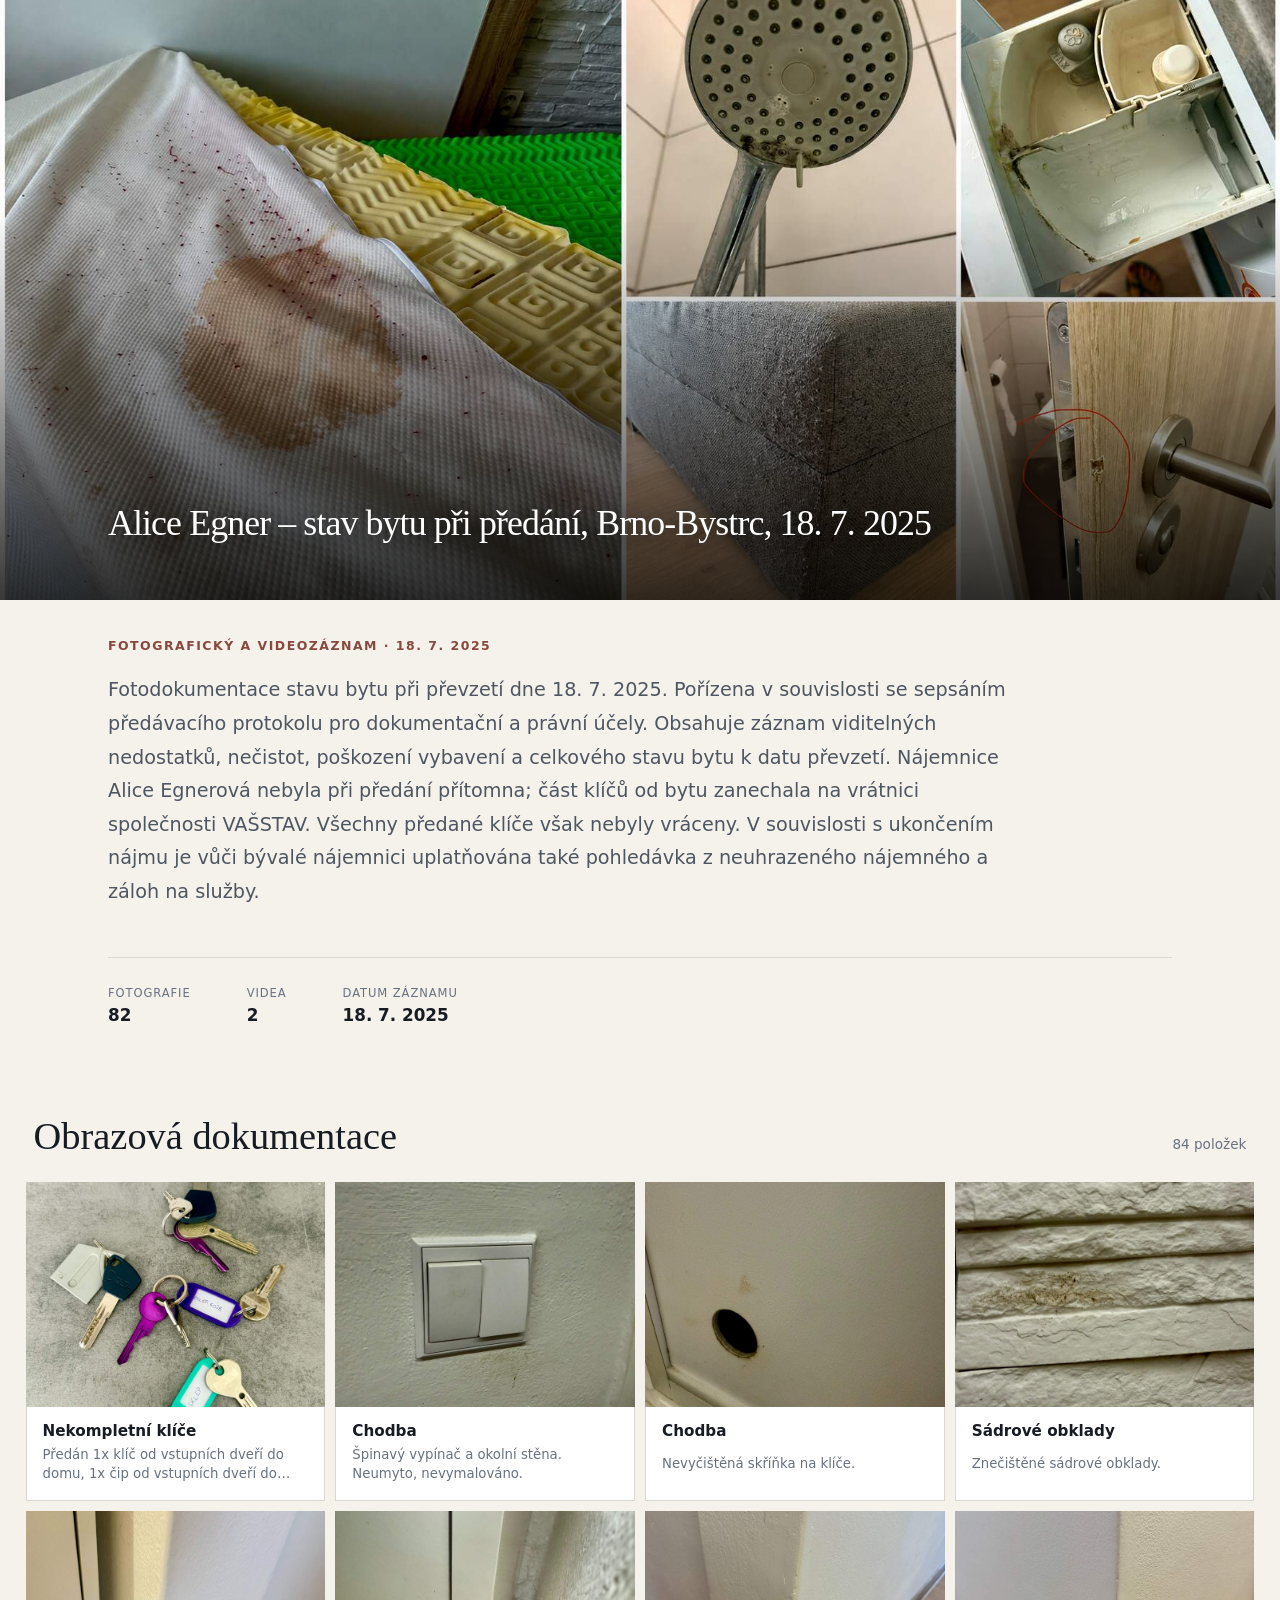
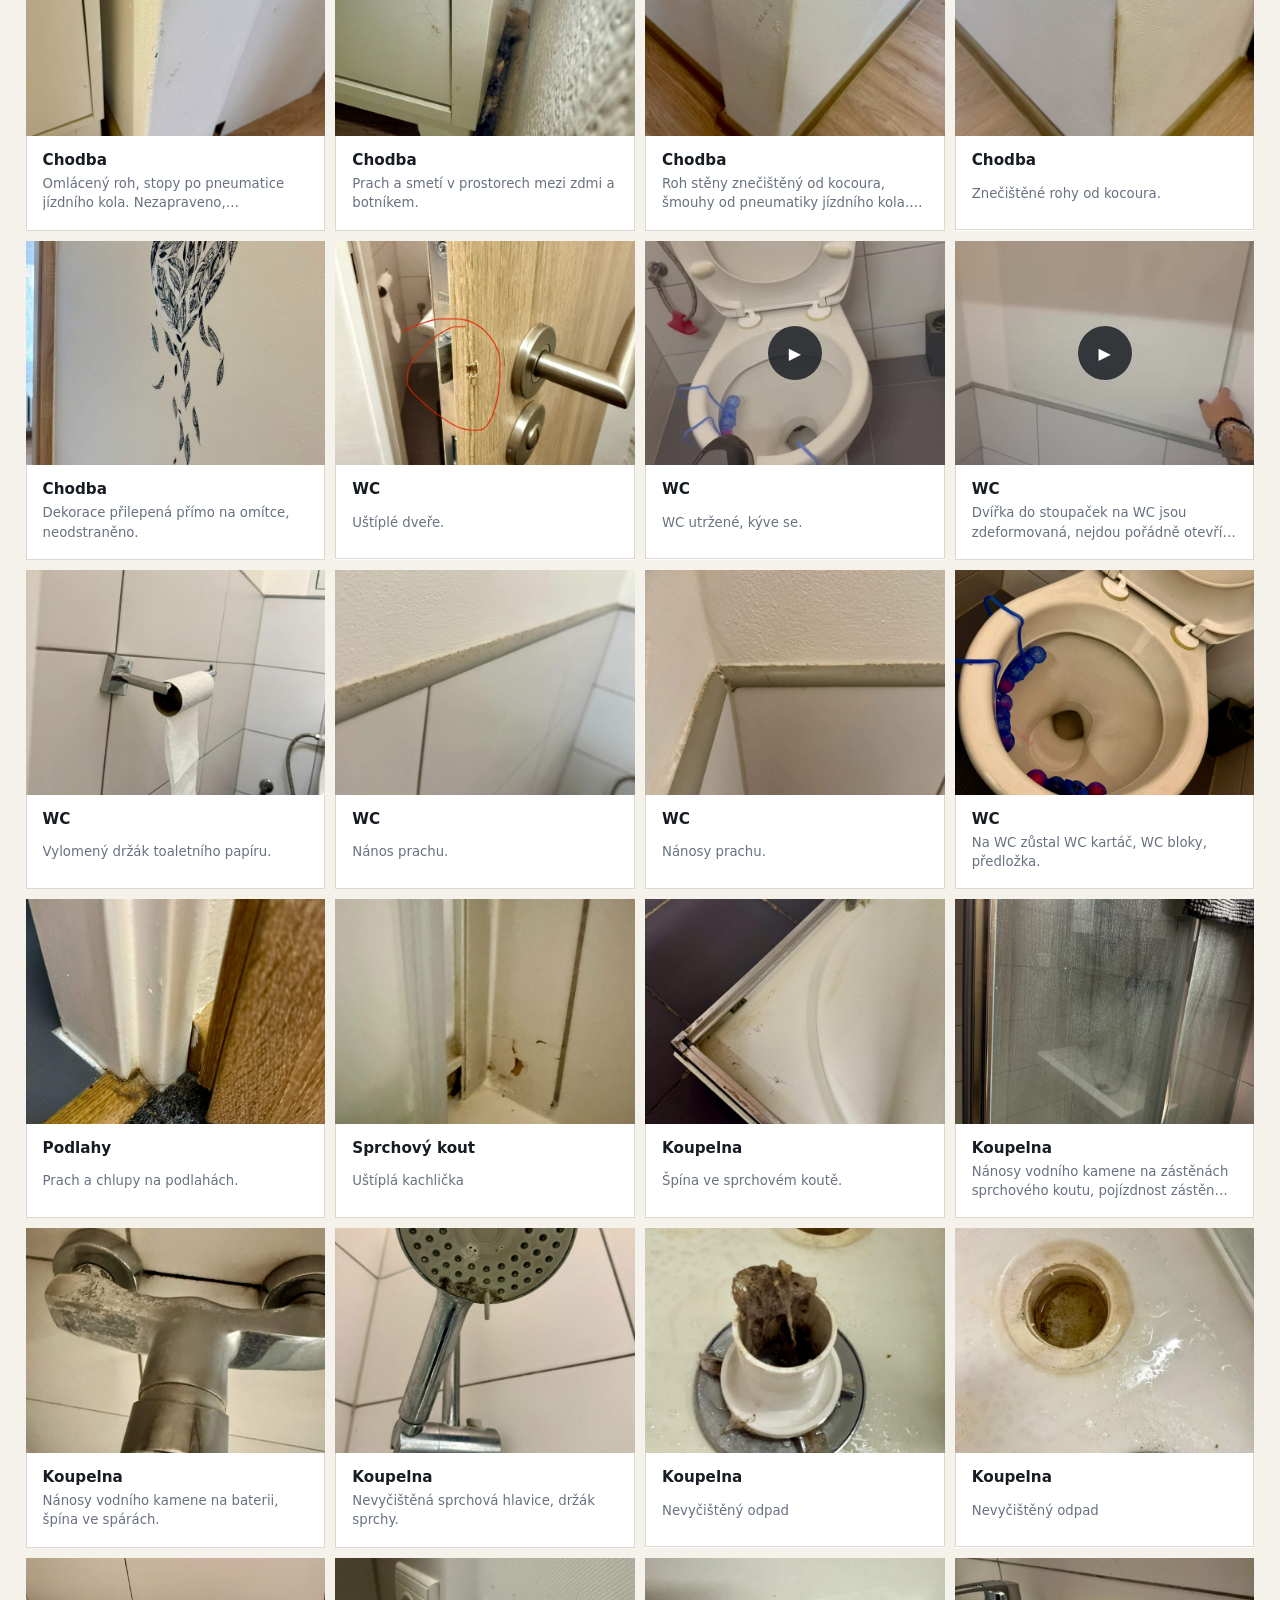
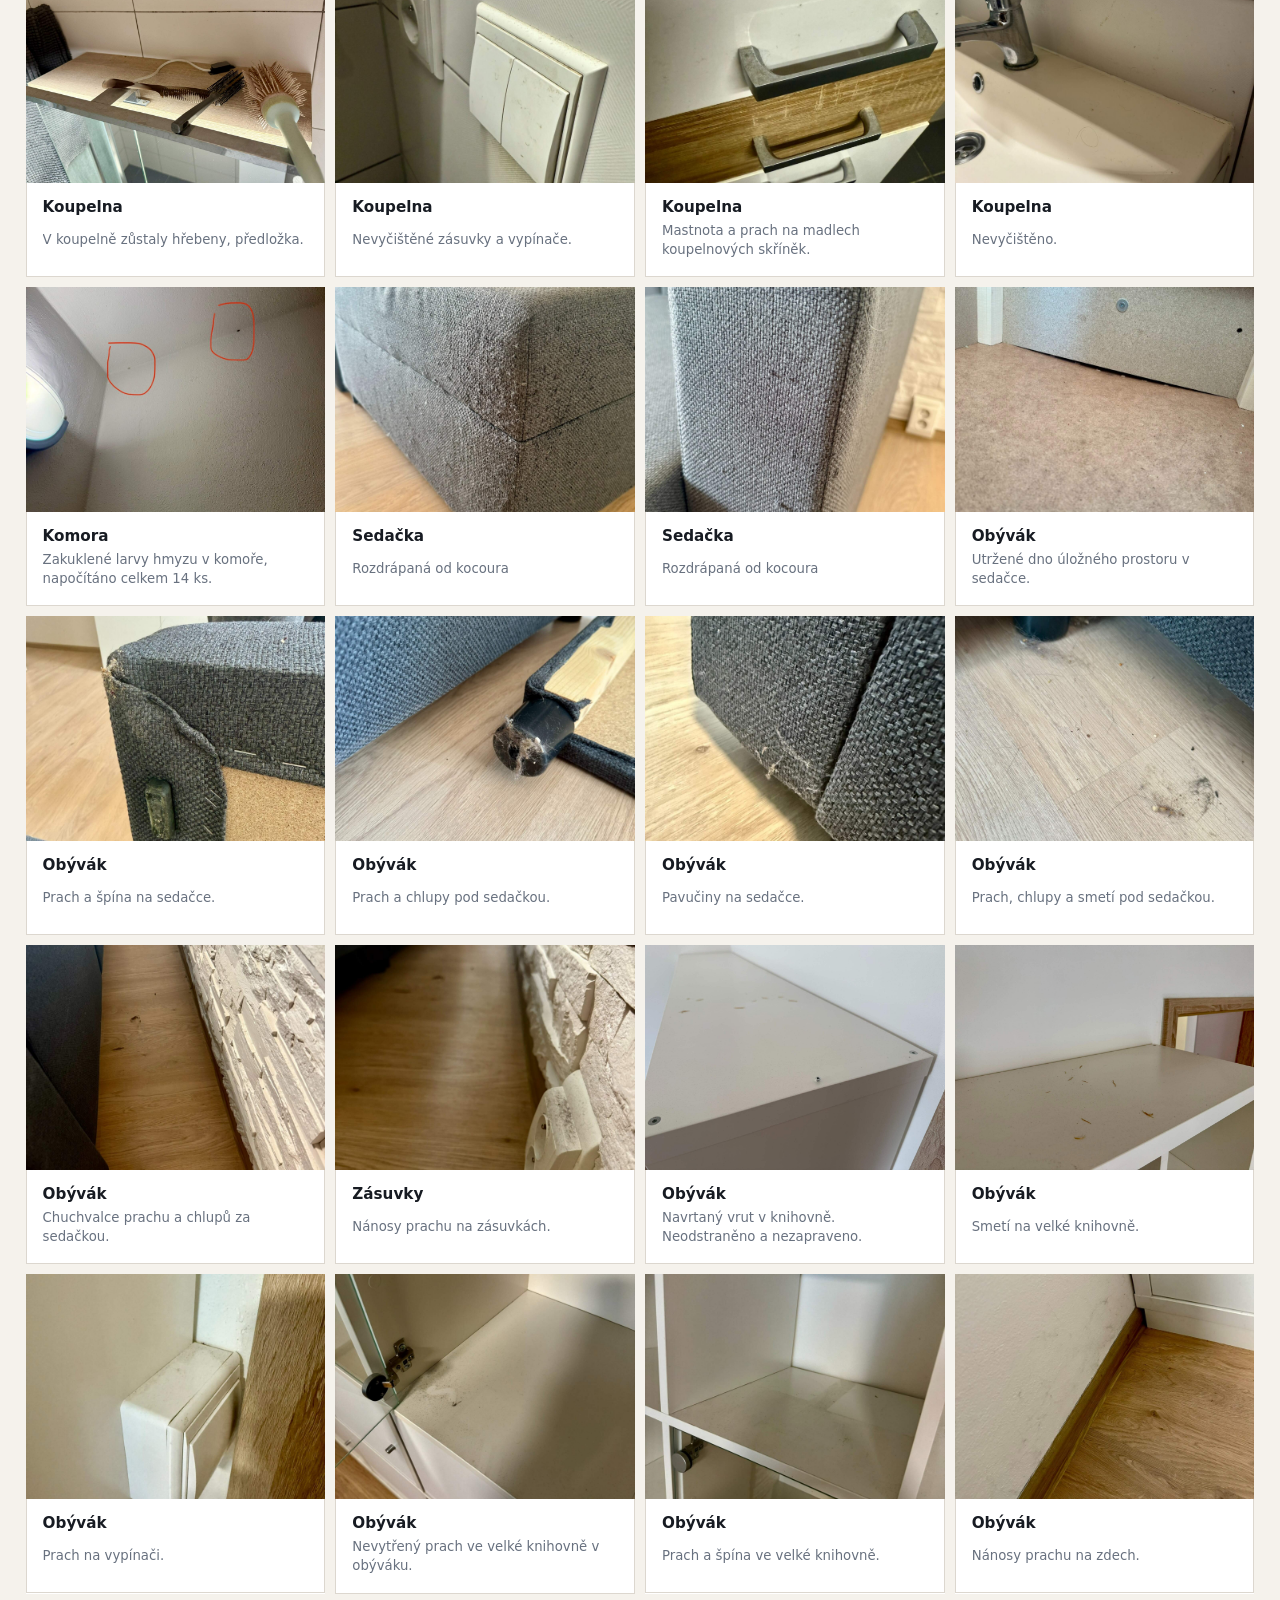
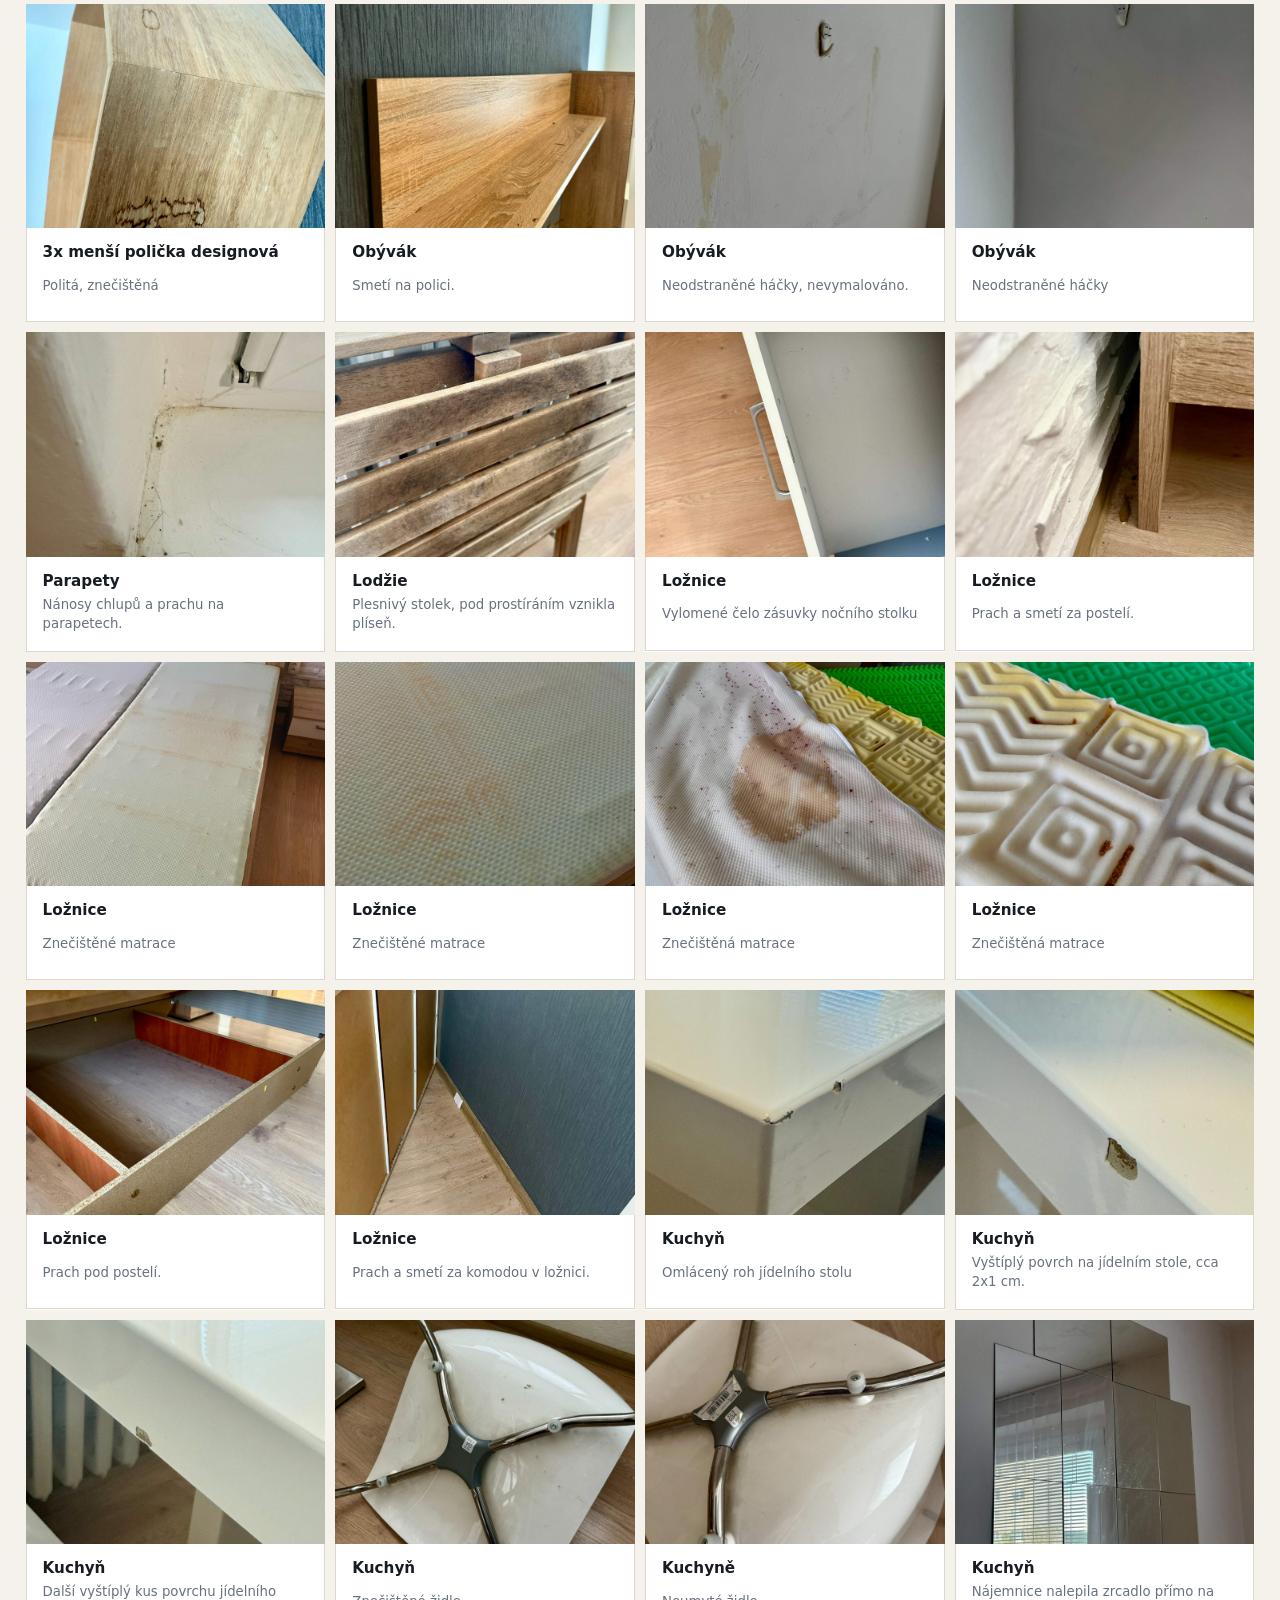
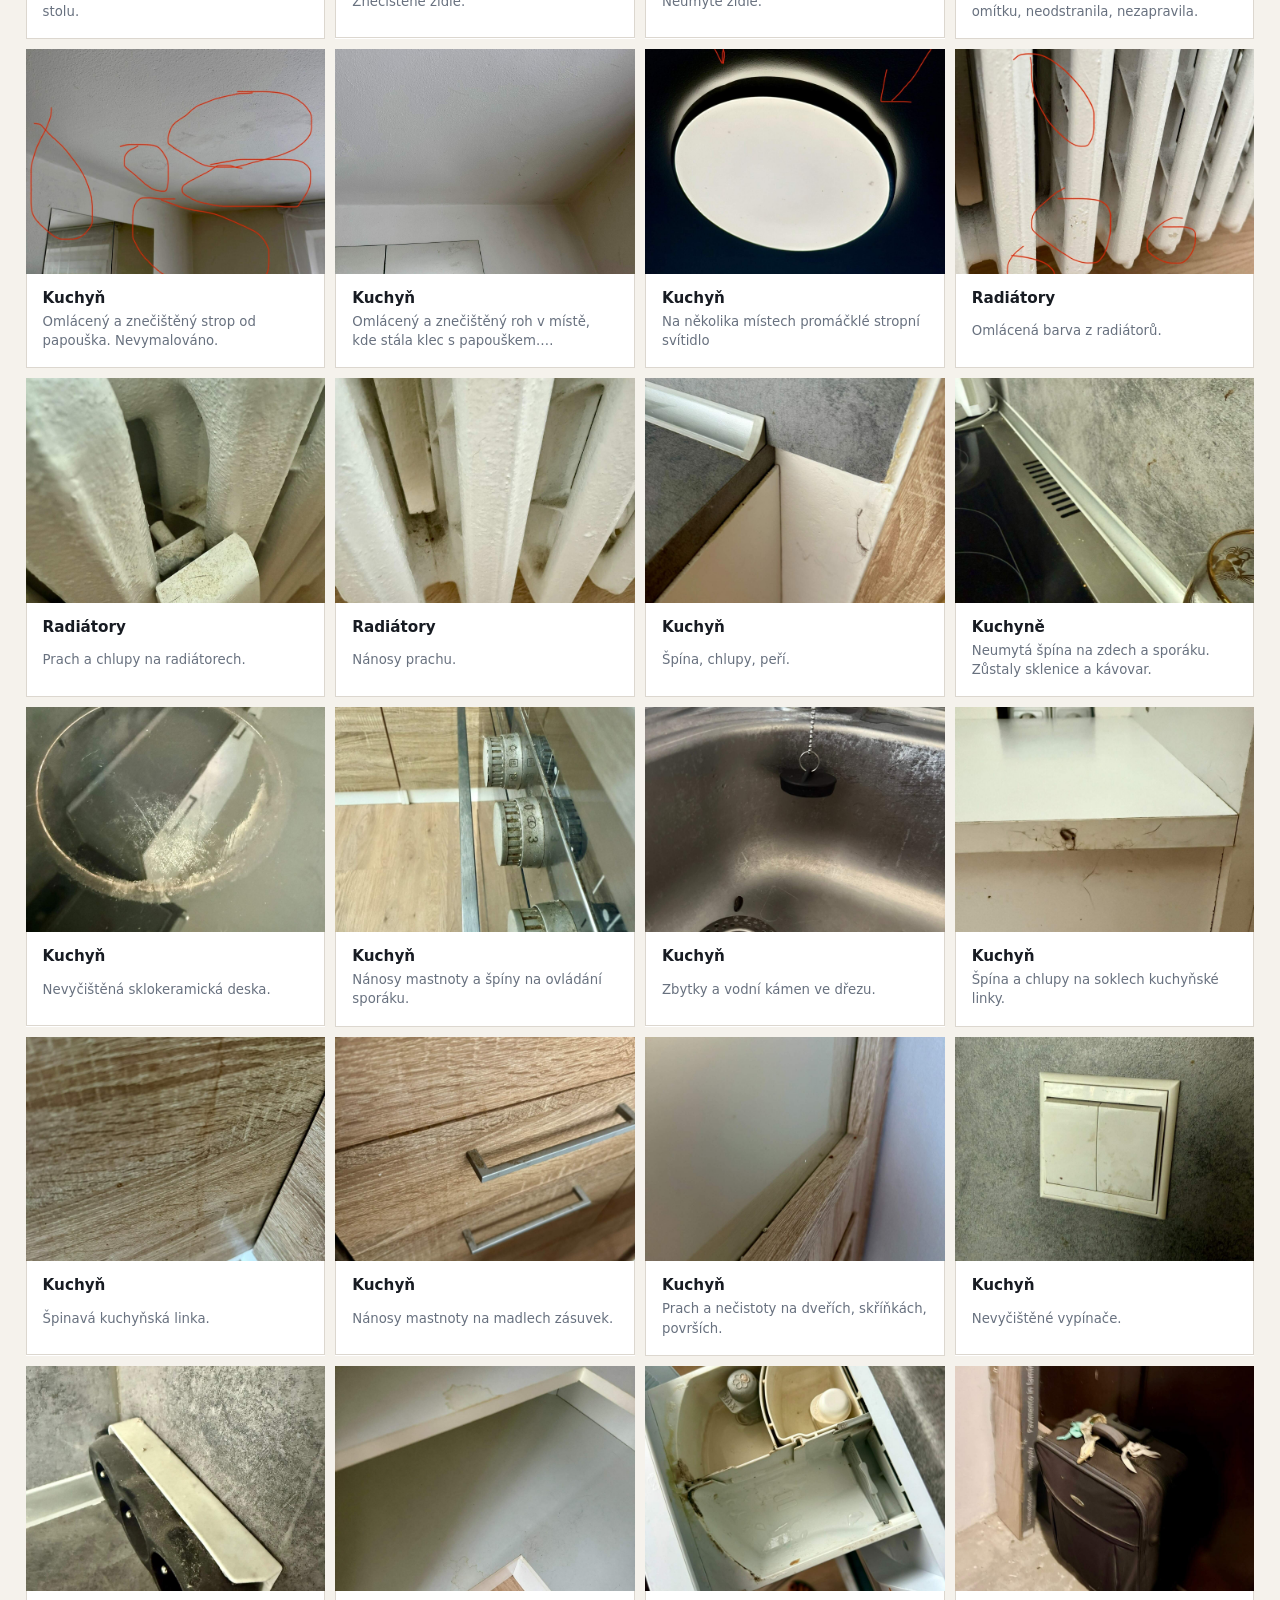
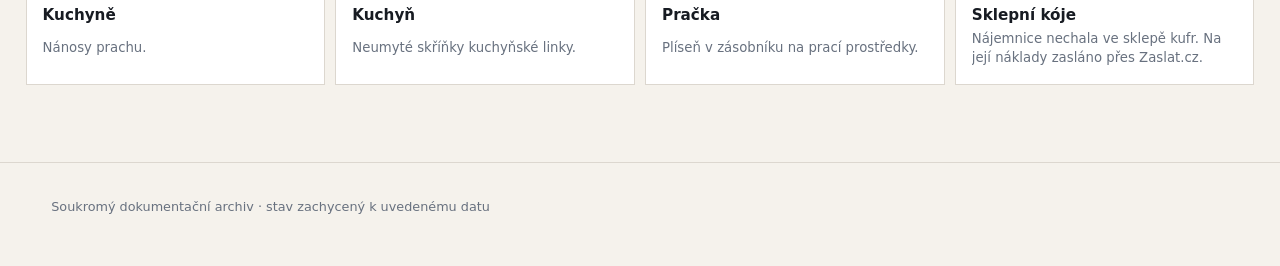
==== commit e40050d3: "Add files via upload" ====
--- a/index.html
+++ b/index.html
@@ -4,21 +4,21 @@
   <meta charset="utf-8">
   <meta name="viewport" content="width=device-width, initial-scale=1">
   <meta name="robots" content="index,follow,max-image-preview:large">
-  <title>Alice Egner – Předání bytu Brno Teyschlova, 18. 7. 2025</title>
+  <title>Alice Egner – stav bytu při předání, Brno-Bystrc, 18. 7. 2025</title>
   <meta name="description" content="Fotodokumentace stavu bytu při převzetí dne 18. 7. 2025. Pořízena v souvislosti se sepsáním předávacího protokolu pro dokumentační a právní účely. Obsahuje záznam viditelných nedostatků, nečistot, poškození vybavení a celkového stavu bytu k datu převzetí.  Nájemnice Alice Egnerová nebyla při předání přítomna; část klíčů od bytu zanechala na vrátnici společnosti VAŠSTAV. Všechny předané klíče však nebyly vráceny. V souvislosti s ukončením nájmu je vůči bývalé nájemnici uplatňována také pohledávka z neuhrazeného nájemného a záloh na služby.">
   <meta property="og:type" content="website">
-  <meta property="og:title" content="Alice Egner – Předání bytu Brno Teyschlova, 18. 7. 2025">
+  <meta property="og:title" content="Alice Egner – stav bytu při předání, Brno-Bystrc, 18. 7. 2025">
   <meta property="og:description" content="Fotodokumentace stavu bytu při převzetí dne 18. 7. 2025. Pořízena v souvislosti se sepsáním předávacího protokolu pro dokumentační a právní účely. Obsahuje záznam viditelných nedostatků, nečistot, poškození vybavení a celkového stavu bytu k datu převzetí.  Nájemnice Alice Egnerová nebyla při předání přítomna; část klíčů od bytu zanechala na vrátnici společnosti VAŠSTAV. Všechny předané klíče však nebyly vráceny. V souvislosti s ukončením nájmu je vůči bývalé nájemnici uplatňována také pohledávka z neuhrazeného nájemného a záloh na služby.">
   <meta property="og:image" content="media/001-1722201703.jpg">
   <meta name="twitter:card" content="summary_large_image">
   <link rel="stylesheet" href="styles.css?v=6">
-  <script type="application/ld+json">{"@context":"https://schema.org","@type":"CollectionPage","name":"Alice Egner – Předání bytu Brno Teyschlova, 18. 7. 2025","description":"Fotodokumentace stavu bytu při převzetí dne 18. 7. 2025. Pořízena v souvislosti se sepsáním předávacího protokolu pro dokumentační a právní účely. Obsahuje záznam viditelných nedostatků, nečistot, poškození vybavení a celkového stavu bytu k datu převzetí.  Nájemnice Alice Egnerová nebyla při předání přítomna; část klíčů od bytu zanechala na vrátnici společnosti VAŠSTAV. Všechny předané klíče však nebyly vráceny. V souvislosti s ukončením nájmu je vůči bývalé nájemnici uplatňována také pohledávka z neuhrazeného nájemného a záloh na služby.","dateCreated":"2025-07-18","mainEntity":{"@type":"ImageGallery","name":"Alice Egner – Předání bytu Brno Teyschlova, 18. 7. 2025","associatedMedia":[{"@type":"ImageObject","contentUrl":"media/001-1722201703.jpg","name":"ChatGPT Image 21. 8. 2026 15_43_06","caption":""},{"@type":"ImageObject","contentUrl":"media/002-1683373330.jpg","name":"Nekompletní klíče","caption":"Předán 1x klíč od vstupních dveří do domu, 1x čip od vstupních dveří do domu, 2x klíč od bytu, 1x klíč od sklepa, 1x klíč od sklepní kóje, 2x klíč od schránky, 2x klíč od popelnic. Chybí 1x klíč od vstupních dveří do domu, 1x čip od vstupních dvěří do domu, 2x klíč od bytu."},{"@type":"ImageObject","contentUrl":"media/003-1683373408.jpg","name":"Chodba","caption":"Špinavý vypínač a okolní stěna. Neumyto, nevymalováno."},{"@type":"ImageObject","contentUrl":"media/004-1683373457.jpg","name":"Chodba","caption":"Nevyčištěná skříňka na klíče."},{"@type":"ImageObject","contentUrl":"media/005-1683373562.jpg","name":"Sádrové obklady","caption":"Znečištěné sádrové obklady."},{"@type":"ImageObject","contentUrl":"media/006-1683383728.jpg","name":"Chodba","caption":"Omlácený roh, stopy po pneumatice jízdního kola. Nezapraveno, nevymalováno."},{"@type":"ImageObject","contentUrl":"media/007-1683373448.jpg","name":"Chodba","caption":"Prach a smetí v prostorech mezi zdmi a botníkem."},{"@type":"ImageObject","contentUrl":"media/008-1683373419.jpg","name":"Chodba","caption":"Roh stěny znečištěný od kocoura, šmouhy od pneumatiky jízdního kola. Nevymalováno."},{"@type":"ImageObject","contentUrl":"media/009-1683373698.jpg","name":"Chodba","caption":"Znečištěné rohy od kocoura."},{"@type":"ImageObject","contentUrl":"media/010-1683373409.jpg","name":"Chodba","caption":"Dekorace přilepená přímo na omítce, neodstraněno."},{"@type":"ImageObject","contentUrl":"media/011-1683373686.jpg","name":"WC","caption":"Uštíplé dveře."},{"@type":"ImageObject","contentUrl":"media/014-1683373668.jpg","name":"WC","caption":"Vylomený držák toaletního papíru."},{"@type":"ImageObject","contentUrl":"media/015-1683373593.jpg","name":"WC","caption":"Nános prachu."},{"@type":"ImageObject","contentUrl":"media/016-1683373474.jpg","name":"WC","caption":"Nánosy prachu."},{"@type":"ImageObject","contentUrl":"media/017-1683373455.jpg","name":"WC","caption":"Na WC zůstal WC kartáč, WC bloky, předložka."},{"@type":"ImageObject","contentUrl":"media/018-1683373563.jpg","name":"Podlahy","caption":"Prach a chlupy na podlahách."},{"@type":"ImageObject","contentUrl":"media/019-1683373324.jpg","name":"Sprchový kout","caption":"Uštíplá kachlička"},{"@type":"ImageObject","contentUrl":"media/020-1683373609.jpg","name":"Koupelna","caption":"Špína ve sprchovém koutě."},{"@type":"ImageObject","contentUrl":"media/021-1683373486.jpg","name":"Koupelna","caption":"Nánosy vodního kamene na zástěnách sprchového koutu, pojízdnost zástěn omezena vodním kamenem."},{"@type":"ImageObject","contentUrl":"media/022-1683373494.jpg","name":"Koupelna","caption":"Nánosy vodního kamene na baterii, špína ve spárách."},{"@type":"ImageObject","contentUrl":"media/023-1683373493.jpg","name":"Koupelna","caption":"Nevyčištěná sprchová hlavice, držák sprchy."},{"@type":"ImageObject","contentUrl":"media/024-1683768795.jpg","name":"Koupelna","caption":"Nevyčištěný odpad"},{"@type":"ImageObject","contentUrl":"media/025-1683768796.jpg","name":"Koupelna","caption":"Nevyčištěný odpad"},{"@type":"ImageObject","contentUrl":"media/026-1683373477.jpg","name":"Koupelna","caption":"V koupelně zůstaly hřebeny, předložka."},{"@type":"ImageObject","contentUrl":"media/027-1683373595.jpg","name":"Koupelna","caption":"Nevyčištěné zásuvky a vypínače."},{"@type":"ImageObject","contentUrl":"media/028-1683373504.jpg","name":"Koupelna","caption":"Mastnota a prach na madlech koupelnových skříněk."},{"@type":"ImageObject","contentUrl":"media/029-1683373483.jpg","name":"Koupelna","caption":"Nevyčištěno."},{"@type":"ImageObject","contentUrl":"media/030-1683373648.jpg","name":"Komora","caption":"Zakuklené larvy hmyzu v komoře, napočítáno celkem 14 ks."},{"@type":"ImageObject","contentUrl":"media/031-1683373340.jpg","name":"Sedačka","caption":"Rozdrápaná od kocoura"},{"@type":"ImageObject","contentUrl":"media/032-1683373338.jpg","name":"Sedačka","caption":"Rozdrápaná od kocoura"},{"@type":"ImageObject","contentUrl":"media/033-1683374472.jpg","name":"Obývák","caption":"Utržené dno úložného prostoru v sedačce."},{"@type":"ImageObject","contentUrl":"media/034-1683374873.jpg","name":"Obývák","caption":"Prach a špína na sedačce."},{"@type":"ImageObject","contentUrl":"media/035-1683374487.jpg","name":"Obývák","caption":"Prach a chlupy pod sedačkou."},{"@type":"ImageObject","contentUrl":"media/036-1683373553.jpg","name":"Obývák","caption":"Pavučiny na sedačce."},{"@type":"ImageObject","contentUrl":"media/037-1683374478.jpg","name":"Obývák","caption":"Prach, chlupy a smetí pod sedačkou."},{"@type":"ImageObject","contentUrl":"media/038-1683373537.jpg","name":"Obývák","caption":"Chuchvalce prachu a chlupů za sedačkou."},{"@type":"ImageObject","contentUrl":"media/039-1683373538.jpg","name":"Zásuvky","caption":"Nánosy prachu na zásuvkách."},{"@type":"ImageObject","contentUrl":"media/040-1683374459.jpg","name":"Obývák","caption":"Navrtaný vrut v knihovně. Neodstraněno a nezapraveno."},{"@type":"ImageObject","contentUrl":"media/041-1683373525.jpg","name":"Obývák","caption":"Smetí na velké knihovně."},{"@type":"ImageObject","contentUrl":"media/042-1683373645.jpg","name":"Obývák","caption":"Prach na vypínači."},{"@type":"ImageObject","contentUrl":"media/043-1683373514.jpg","name":"Obývák","caption":"Nevytřený prach ve velké knihovně v obýváku."},{"@type":"ImageObject","contentUrl":"media/044-1683373655.jpg","name":"Obývák","caption":"Prach a špína ve velké knihovně."},{"@type":"ImageObject","contentUrl":"media/045-1683373526.jpg","name":"Obývák","caption":"Nánosy prachu na zdech."},{"@type":"ImageObject","contentUrl":"media/046-1683373348.jpg","name":"3x menší polička designová","caption":"Politá, znečištěná"},{"@type":"ImageObject","contentUrl":"media/047-1683373657.jpg","name":"Obývák","caption":"Smetí na polici."},{"@type":"ImageObject","contentUrl":"media/048-1683373347.jpg","name":"Obývák","caption":"Neodstraněné háčky, nevymalováno."},{"@type":"ImageObject","contentUrl":"media/049-1683373353.jpg","name":"Obývák","caption":"Neodstraněné háčky"},{"@type":"ImageObject","contentUrl":"media/050-1683373552.jpg","name":"Parapety","caption":"Nánosy chlupů a prachu na parapetech."},{"@type":"ImageObject","contentUrl":"media/051-1683373354.jpg","name":"Lodžie","caption":"Plesnivý stolek, pod prostíráním vznikla plíseň."},{"@type":"ImageObject","contentUrl":"media/052-1683373363.jpg","name":"Ložnice","caption":"Vylomené čelo zásuvky nočního stolku"},{"@type":"ImageObject","contentUrl":"media/053-1683373620.jpg","name":"Ložnice","caption":"Prach a smetí za postelí."},{"@type":"ImageObject","contentUrl":"media/054-1683373366.jpg","name":"Ložnice","caption":"Znečištěné matrace"},{"@type":"ImageObject","contentUrl":"media/055-1683373376.jpg","name":"Ložnice","caption":"Znečištěné matrace"},{"@type":"ImageObject","contentUrl":"media/056-1683768790.jpg","name":"Ložnice","caption":"Znečištěná matrace"},{"@type":"ImageObject","contentUrl":"media/057-1683768794.jpg","name":"Ložnice","caption":"Znečištěná matrace"},{"@type":"ImageObject","contentUrl":"media/058-1683373506.jpg","name":"Ložnice","caption":"Prach pod postelí."},{"@type":"ImageObject","contentUrl":"media/059-1683373632.jpg","name":"Ložnice","caption":"Prach a smetí za komodou v ložnici."},{"@type":"ImageObject","contentUrl":"media/060-1683373386.jpg","name":"Kuchyň","caption":"Omlácený roh jídelního stolu"},{"@type":"ImageObject","contentUrl":"media/061-1683374878.jpg","name":"Kuchyň","caption":"Vyštíplý povrch na jídelním stole, cca 2x1 cm."},{"@type":"ImageObject","contentUrl":"media/062-1683374879.jpg","name":"Kuchyň","caption":"Další vyštíplý kus povrchu jídelního stolu."},{"@type":"ImageObject","contentUrl":"media/063-1683373429.jpg","name":"Kuchyň","caption":"Znečištěné židle."},{"@type":"ImageObject","contentUrl":"media/064-1683374430.jpg","name":"Kuchyně","caption":"Neumyté židle."},{"@type":"ImageObject","contentUrl":"media/065-1683373387.jpg","name":"Kuchyň","caption":"Nájemnice nalepila zrcadlo přímo na omítku, neodstranila, nezapravila."},{"@type":"ImageObject","contentUrl":"media/066-1683373666.jpg","name":"Kuchyň","caption":"Omlácený a znečištěný strop od papouška. Nevymalováno."},{"@type":"ImageObject","contentUrl":"media/067-1683373395.jpg","name":"Kuchyň","caption":"Omlácený a znečištěný roh v místě, kde stála klec s papouškem. Nezapraveno, nevymalováno."},{"@type":"ImageObject","contentUrl":"media/068-1683373375.jpg","name":"Kuchyň","caption":"Na několika místech promáčklé stropní svítidlo"},{"@type":"ImageObject","contentUrl":"media/069-1683373619.jpg","name":"Radiátory","caption":"Omlácená barva z radiátorů."},{"@type":"ImageObject","contentUrl":"media/070-1683373633.jpg","name":"Radiátory","caption":"Prach a chlupy na radiátorech."},{"@type":"ImageObject","contentUrl":"media/071-1683373513.jpg","name":"Radiátory","caption":"Nánosy prachu."},{"@type":"ImageObject","contentUrl":"media/072-1683373418.jpg","name":"Kuchyň","caption":"Špína, chlupy, peří."},{"@type":"ImageObject","contentUrl":"media/073-1683373703.jpg","name":"Kuchyně","caption":"Neumytá špína na zdech a sporáku. Zůstaly sklenice a kávovar."},{"@type":"ImageObject","contentUrl":"media/074-1683373428.jpg","name":"Kuchyň","caption":"Nevyčištěná sklokeramická deska."},{"@type":"ImageObject","contentUrl":"media/075-1683373714.jpg","name":"Kuchyň","caption":"Nánosy mastnoty a špíny na ovládání sporáku."},{"@type":"ImageObject","contentUrl":"media/076-1683374431.jpg","name":"Kuchyň","caption":"Zbytky a vodní kámen ve dřezu."},{"@type":"ImageObject","contentUrl":"media/077-1683374440.jpg","name":"Kuchyň","caption":"Špína a chlupy na soklech kuchyňské linky."},{"@type":"ImageObject","contentUrl":"media/078-1683373437.jpg","name":"Kuchyň","caption":"Špinavá kuchyňská linka."},{"@type":"ImageObject","contentUrl":"media/079-1683373436.jpg","name":"Kuchyň","caption":"Nánosy mastnoty na madlech zásuvek."},{"@type":"ImageObject","contentUrl":"media/080-1683373447.jpg","name":"Kuchyň","caption":"Prach a nečistoty na dveřích, skříňkách, površích."},{"@type":"ImageObject","contentUrl":"media/081-1683373707.jpg","name":"Kuchyň","caption":"Nevyčištěné vypínače."},{"@type":"ImageObject","contentUrl":"media/082-1683373720.jpg","name":"Kuchyně","caption":"Nánosy prachu."},{"@type":"ImageObject","contentUrl":"media/083-1683374457.jpg","name":"Kuchyň","caption":"Neumyté skříňky kuchyňské linky."},{"@type":"ImageObject","contentUrl":"media/084-1683373580.jpg","name":"Pračka","caption":"Plíseň v zásobníku na prací prostředky."},{"@type":"ImageObject","contentUrl":"media/085-1683373581.jpg","name":"Sklepní kóje","caption":"Nájemnice nechala ve sklepě kufr. Na její náklady zasláno přes Zaslat.cz."}]}}</script>
+  <script type="application/ld+json">{"@context":"https://schema.org","@type":"CollectionPage","name":"Alice Egner – stav bytu při předání, Brno-Bystrc, 18. 7. 2025","description":"Fotodokumentace stavu bytu při převzetí dne 18. 7. 2025. Pořízena v souvislosti se sepsáním předávacího protokolu pro dokumentační a právní účely. Obsahuje záznam viditelných nedostatků, nečistot, poškození vybavení a celkového stavu bytu k datu převzetí.  Nájemnice Alice Egnerová nebyla při předání přítomna; část klíčů od bytu zanechala na vrátnici společnosti VAŠSTAV. Všechny předané klíče však nebyly vráceny. V souvislosti s ukončením nájmu je vůči bývalé nájemnici uplatňována také pohledávka z neuhrazeného nájemného a záloh na služby.","dateCreated":"2025-07-18","mainEntity":{"@type":"ImageGallery","name":"Alice Egner – stav bytu při předání, Brno-Bystrc, 18. 7. 2025","associatedMedia":[{"@type":"ImageObject","contentUrl":"media/001-1722201703.jpg","name":"ChatGPT Image 21. 8. 2026 15_43_06","caption":""},{"@type":"ImageObject","contentUrl":"media/002-1683373330.jpg","name":"Nekompletní klíče","caption":"Předán 1x klíč od vstupních dveří do domu, 1x čip od vstupních dveří do domu, 2x klíč od bytu, 1x klíč od sklepa, 1x klíč od sklepní kóje, 2x klíč od schránky, 2x klíč od popelnic. Chybí 1x klíč od vstupních dveří do domu, 1x čip od vstupních dvěří do domu, 2x klíč od bytu."},{"@type":"ImageObject","contentUrl":"media/003-1683373408.jpg","name":"Chodba","caption":"Špinavý vypínač a okolní stěna. Neumyto, nevymalováno."},{"@type":"ImageObject","contentUrl":"media/004-1683373457.jpg","name":"Chodba","caption":"Nevyčištěná skříňka na klíče."},{"@type":"ImageObject","contentUrl":"media/005-1683373562.jpg","name":"Sádrové obklady","caption":"Znečištěné sádrové obklady."},{"@type":"ImageObject","contentUrl":"media/006-1683383728.jpg","name":"Chodba","caption":"Omlácený roh, stopy po pneumatice jízdního kola. Nezapraveno, nevymalováno."},{"@type":"ImageObject","contentUrl":"media/007-1683373448.jpg","name":"Chodba","caption":"Prach a smetí v prostorech mezi zdmi a botníkem."},{"@type":"ImageObject","contentUrl":"media/008-1683373419.jpg","name":"Chodba","caption":"Roh stěny znečištěný od kocoura, šmouhy od pneumatiky jízdního kola. Nevymalováno."},{"@type":"ImageObject","contentUrl":"media/009-1683373698.jpg","name":"Chodba","caption":"Znečištěné rohy od kocoura."},{"@type":"ImageObject","contentUrl":"media/010-1683373409.jpg","name":"Chodba","caption":"Dekorace přilepená přímo na omítce, neodstraněno."},{"@type":"ImageObject","contentUrl":"media/011-1683373686.jpg","name":"WC","caption":"Uštíplé dveře."},{"@type":"ImageObject","contentUrl":"media/014-1683373668.jpg","name":"WC","caption":"Vylomený držák toaletního papíru."},{"@type":"ImageObject","contentUrl":"media/015-1683373593.jpg","name":"WC","caption":"Nános prachu."},{"@type":"ImageObject","contentUrl":"media/016-1683373474.jpg","name":"WC","caption":"Nánosy prachu."},{"@type":"ImageObject","contentUrl":"media/017-1683373455.jpg","name":"WC","caption":"Na WC zůstal WC kartáč, WC bloky, předložka."},{"@type":"ImageObject","contentUrl":"media/018-1683373563.jpg","name":"Podlahy","caption":"Prach a chlupy na podlahách."},{"@type":"ImageObject","contentUrl":"media/019-1683373324.jpg","name":"Sprchový kout","caption":"Uštíplá kachlička"},{"@type":"ImageObject","contentUrl":"media/020-1683373609.jpg","name":"Koupelna","caption":"Špína ve sprchovém koutě."},{"@type":"ImageObject","contentUrl":"media/021-1683373486.jpg","name":"Koupelna","caption":"Nánosy vodního kamene na zástěnách sprchového koutu, pojízdnost zástěn omezena vodním kamenem."},{"@type":"ImageObject","contentUrl":"media/022-1683373494.jpg","name":"Koupelna","caption":"Nánosy vodního kamene na baterii, špína ve spárách."},{"@type":"ImageObject","contentUrl":"media/023-1683373493.jpg","name":"Koupelna","caption":"Nevyčištěná sprchová hlavice, držák sprchy."},{"@type":"ImageObject","contentUrl":"media/024-1683768795.jpg","name":"Koupelna","caption":"Nevyčištěný odpad"},{"@type":"ImageObject","contentUrl":"media/025-1683768796.jpg","name":"Koupelna","caption":"Nevyčištěný odpad"},{"@type":"ImageObject","contentUrl":"media/026-1683373477.jpg","name":"Koupelna","caption":"V koupelně zůstaly hřebeny, předložka."},{"@type":"ImageObject","contentUrl":"media/027-1683373595.jpg","name":"Koupelna","caption":"Nevyčištěné zásuvky a vypínače."},{"@type":"ImageObject","contentUrl":"media/028-1683373504.jpg","name":"Koupelna","caption":"Mastnota a prach na madlech koupelnových skříněk."},{"@type":"ImageObject","contentUrl":"media/029-1683373483.jpg","name":"Koupelna","caption":"Nevyčištěno."},{"@type":"ImageObject","contentUrl":"media/030-1683373648.jpg","name":"Komora","caption":"Zakuklené larvy hmyzu v komoře, napočítáno celkem 14 ks."},{"@type":"ImageObject","contentUrl":"media/031-1683373340.jpg","name":"Sedačka","caption":"Rozdrápaná od kocoura"},{"@type":"ImageObject","contentUrl":"media/032-1683373338.jpg","name":"Sedačka","caption":"Rozdrápaná od kocoura"},{"@type":"ImageObject","contentUrl":"media/033-1683374472.jpg","name":"Obývák","caption":"Utržené dno úložného prostoru v sedačce."},{"@type":"ImageObject","contentUrl":"media/034-1683374873.jpg","name":"Obývák","caption":"Prach a špína na sedačce."},{"@type":"ImageObject","contentUrl":"media/035-1683374487.jpg","name":"Obývák","caption":"Prach a chlupy pod sedačkou."},{"@type":"ImageObject","contentUrl":"media/036-1683373553.jpg","name":"Obývák","caption":"Pavučiny na sedačce."},{"@type":"ImageObject","contentUrl":"media/037-1683374478.jpg","name":"Obývák","caption":"Prach, chlupy a smetí pod sedačkou."},{"@type":"ImageObject","contentUrl":"media/038-1683373537.jpg","name":"Obývák","caption":"Chuchvalce prachu a chlupů za sedačkou."},{"@type":"ImageObject","contentUrl":"media/039-1683373538.jpg","name":"Zásuvky","caption":"Nánosy prachu na zásuvkách."},{"@type":"ImageObject","contentUrl":"media/040-1683374459.jpg","name":"Obývák","caption":"Navrtaný vrut v knihovně. Neodstraněno a nezapraveno."},{"@type":"ImageObject","contentUrl":"media/041-1683373525.jpg","name":"Obývák","caption":"Smetí na velké knihovně."},{"@type":"ImageObject","contentUrl":"media/042-1683373645.jpg","name":"Obývák","caption":"Prach na vypínači."},{"@type":"ImageObject","contentUrl":"media/043-1683373514.jpg","name":"Obývák","caption":"Nevytřený prach ve velké knihovně v obýváku."},{"@type":"ImageObject","contentUrl":"media/044-1683373655.jpg","name":"Obývák","caption":"Prach a špína ve velké knihovně."},{"@type":"ImageObject","contentUrl":"media/045-1683373526.jpg","name":"Obývák","caption":"Nánosy prachu na zdech."},{"@type":"ImageObject","contentUrl":"media/046-1683373348.jpg","name":"3x menší polička designová","caption":"Politá, znečištěná"},{"@type":"ImageObject","contentUrl":"media/047-1683373657.jpg","name":"Obývák","caption":"Smetí na polici."},{"@type":"ImageObject","contentUrl":"media/048-1683373347.jpg","name":"Obývák","caption":"Neodstraněné háčky, nevymalováno."},{"@type":"ImageObject","contentUrl":"media/049-1683373353.jpg","name":"Obývák","caption":"Neodstraněné háčky"},{"@type":"ImageObject","contentUrl":"media/050-1683373552.jpg","name":"Parapety","caption":"Nánosy chlupů a prachu na parapetech."},{"@type":"ImageObject","contentUrl":"media/051-1683373354.jpg","name":"Lodžie","caption":"Plesnivý stolek, pod prostíráním vznikla plíseň."},{"@type":"ImageObject","contentUrl":"media/052-1683373363.jpg","name":"Ložnice","caption":"Vylomené čelo zásuvky nočního stolku"},{"@type":"ImageObject","contentUrl":"media/053-1683373620.jpg","name":"Ložnice","caption":"Prach a smetí za postelí."},{"@type":"ImageObject","contentUrl":"media/054-1683373366.jpg","name":"Ložnice","caption":"Znečištěné matrace"},{"@type":"ImageObject","contentUrl":"media/055-1683373376.jpg","name":"Ložnice","caption":"Znečištěné matrace"},{"@type":"ImageObject","contentUrl":"media/056-1683768790.jpg","name":"Ložnice","caption":"Znečištěná matrace"},{"@type":"ImageObject","contentUrl":"media/057-1683768794.jpg","name":"Ložnice","caption":"Znečištěná matrace"},{"@type":"ImageObject","contentUrl":"media/058-1683373506.jpg","name":"Ložnice","caption":"Prach pod postelí."},{"@type":"ImageObject","contentUrl":"media/059-1683373632.jpg","name":"Ložnice","caption":"Prach a smetí za komodou v ložnici."},{"@type":"ImageObject","contentUrl":"media/060-1683373386.jpg","name":"Kuchyň","caption":"Omlácený roh jídelního stolu"},{"@type":"ImageObject","contentUrl":"media/061-1683374878.jpg","name":"Kuchyň","caption":"Vyštíplý povrch na jídelním stole, cca 2x1 cm."},{"@type":"ImageObject","contentUrl":"media/062-1683374879.jpg","name":"Kuchyň","caption":"Další vyštíplý kus povrchu jídelního stolu."},{"@type":"ImageObject","contentUrl":"media/063-1683373429.jpg","name":"Kuchyň","caption":"Znečištěné židle."},{"@type":"ImageObject","contentUrl":"media/064-1683374430.jpg","name":"Kuchyně","caption":"Neumyté židle."},{"@type":"ImageObject","contentUrl":"media/065-1683373387.jpg","name":"Kuchyň","caption":"Nájemnice nalepila zrcadlo přímo na omítku, neodstranila, nezapravila."},{"@type":"ImageObject","contentUrl":"media/066-1683373666.jpg","name":"Kuchyň","caption":"Omlácený a znečištěný strop od papouška. Nevymalováno."},{"@type":"ImageObject","contentUrl":"media/067-1683373395.jpg","name":"Kuchyň","caption":"Omlácený a znečištěný roh v místě, kde stála klec s papouškem. Nezapraveno, nevymalováno."},{"@type":"ImageObject","contentUrl":"media/068-1683373375.jpg","name":"Kuchyň","caption":"Na několika místech promáčklé stropní svítidlo"},{"@type":"ImageObject","contentUrl":"media/069-1683373619.jpg","name":"Radiátory","caption":"Omlácená barva z radiátorů."},{"@type":"ImageObject","contentUrl":"media/070-1683373633.jpg","name":"Radiátory","caption":"Prach a chlupy na radiátorech."},{"@type":"ImageObject","contentUrl":"media/071-1683373513.jpg","name":"Radiátory","caption":"Nánosy prachu."},{"@type":"ImageObject","contentUrl":"media/072-1683373418.jpg","name":"Kuchyň","caption":"Špína, chlupy, peří."},{"@type":"ImageObject","contentUrl":"media/073-1683373703.jpg","name":"Kuchyně","caption":"Neumytá špína na zdech a sporáku. Zůstaly sklenice a kávovar."},{"@type":"ImageObject","contentUrl":"media/074-1683373428.jpg","name":"Kuchyň","caption":"Nevyčištěná sklokeramická deska."},{"@type":"ImageObject","contentUrl":"media/075-1683373714.jpg","name":"Kuchyň","caption":"Nánosy mastnoty a špíny na ovládání sporáku."},{"@type":"ImageObject","contentUrl":"media/076-1683374431.jpg","name":"Kuchyň","caption":"Zbytky a vodní kámen ve dřezu."},{"@type":"ImageObject","contentUrl":"media/077-1683374440.jpg","name":"Kuchyň","caption":"Špína a chlupy na soklech kuchyňské linky."},{"@type":"ImageObject","contentUrl":"media/078-1683373437.jpg","name":"Kuchyň","caption":"Špinavá kuchyňská linka."},{"@type":"ImageObject","contentUrl":"media/079-1683373436.jpg","name":"Kuchyň","caption":"Nánosy mastnoty na madlech zásuvek."},{"@type":"ImageObject","contentUrl":"media/080-1683373447.jpg","name":"Kuchyň","caption":"Prach a nečistoty na dveřích, skříňkách, površích."},{"@type":"ImageObject","contentUrl":"media/081-1683373707.jpg","name":"Kuchyň","caption":"Nevyčištěné vypínače."},{"@type":"ImageObject","contentUrl":"media/082-1683373720.jpg","name":"Kuchyně","caption":"Nánosy prachu."},{"@type":"ImageObject","contentUrl":"media/083-1683374457.jpg","name":"Kuchyň","caption":"Neumyté skříňky kuchyňské linky."},{"@type":"ImageObject","contentUrl":"media/084-1683373580.jpg","name":"Pračka","caption":"Plíseň v zásobníku na prací prostředky."},{"@type":"ImageObject","contentUrl":"media/085-1683373581.jpg","name":"Sklepní kóje","caption":"Nájemnice nechala ve sklepě kufr. Na její náklady zasláno přes Zaslat.cz."}]}}</script>
 </head>
 <body>
   <main id="top">
     <figure class="hero">
       <img src="media/001-1722201703.jpg" alt="Koláž zachycující stav bytu při převzetí">
-      <figcaption class="hero-title"><h1>Alice Egner – Předání bytu Brno Teyschlova, 18. 7. 2025</h1></figcaption>
+      <figcaption class="hero-title"><h1>Alice Egner – stav bytu při předání, Brno-Bystrc, 18. 7. 2025</h1></figcaption>
     </figure>
     <section class="intro">
       <p class="eyebrow">Fotografický a videozáznam · 18. 7. 2025</p>
